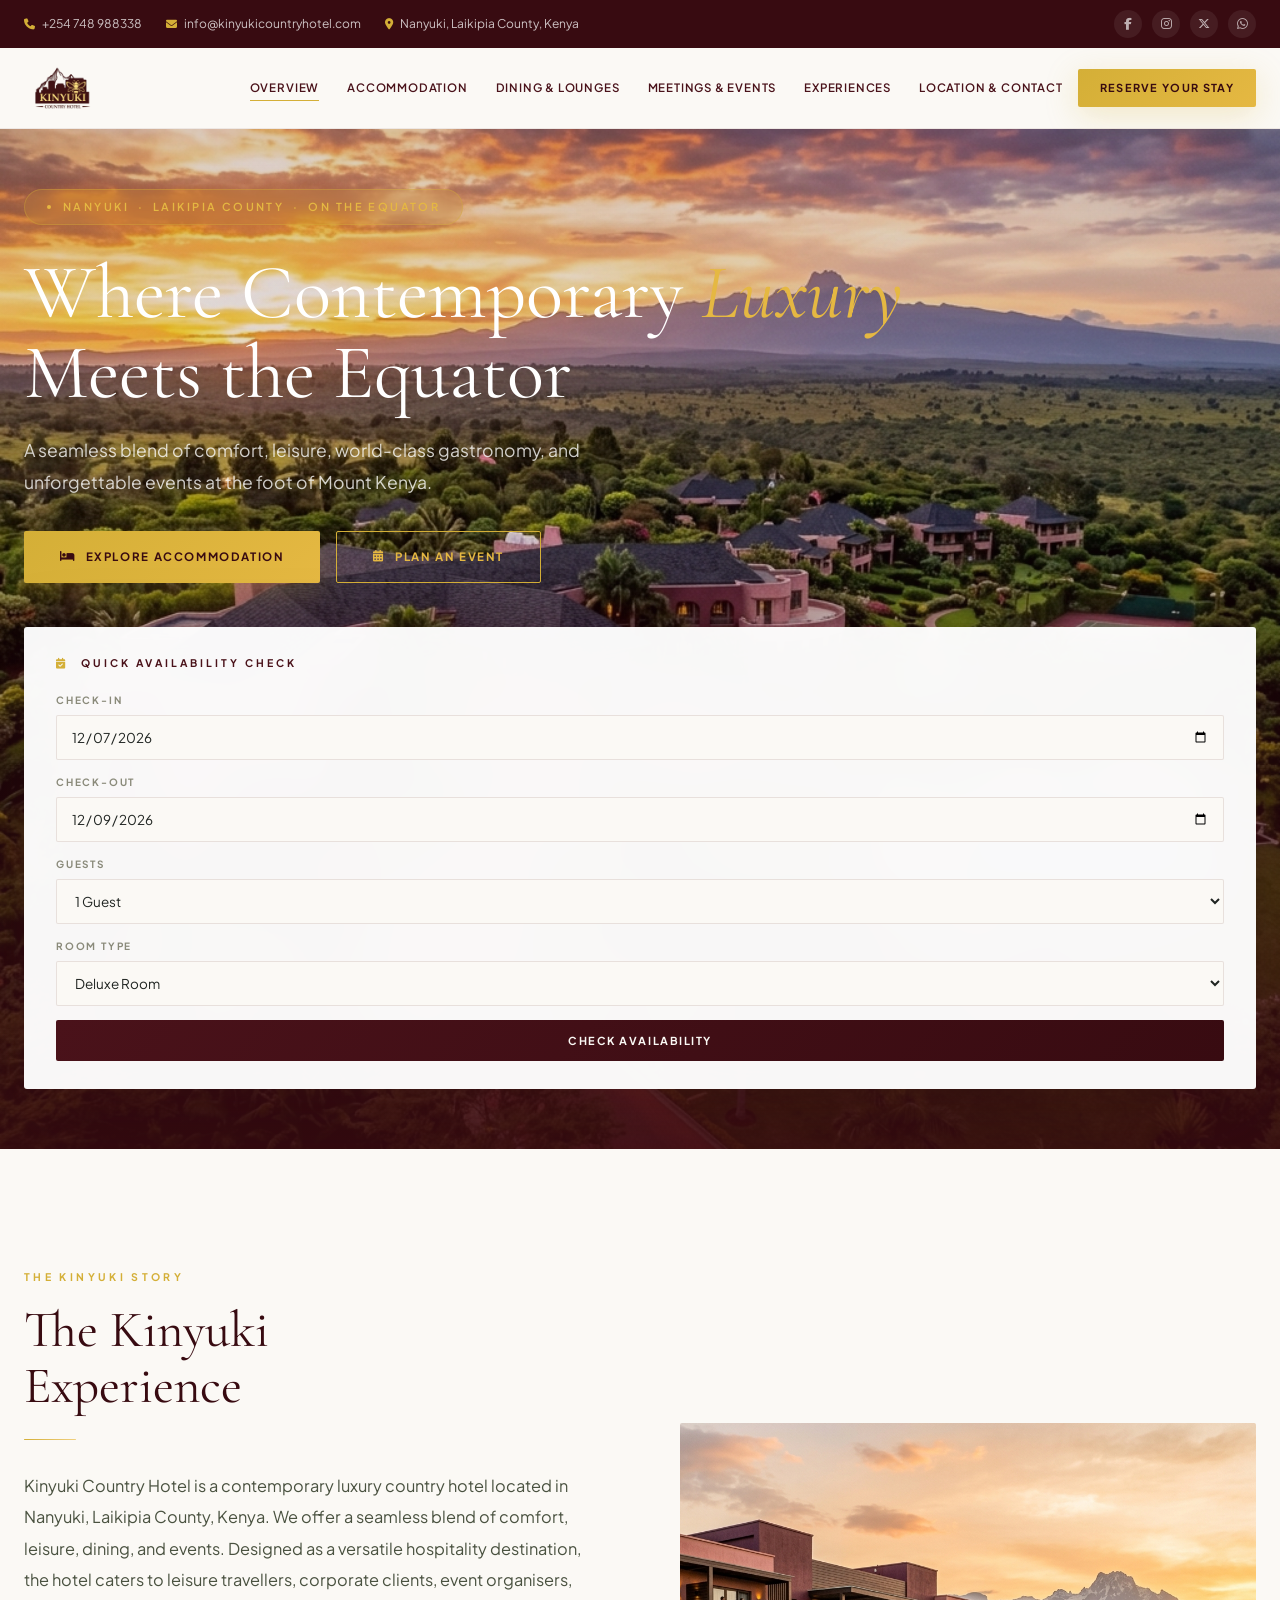
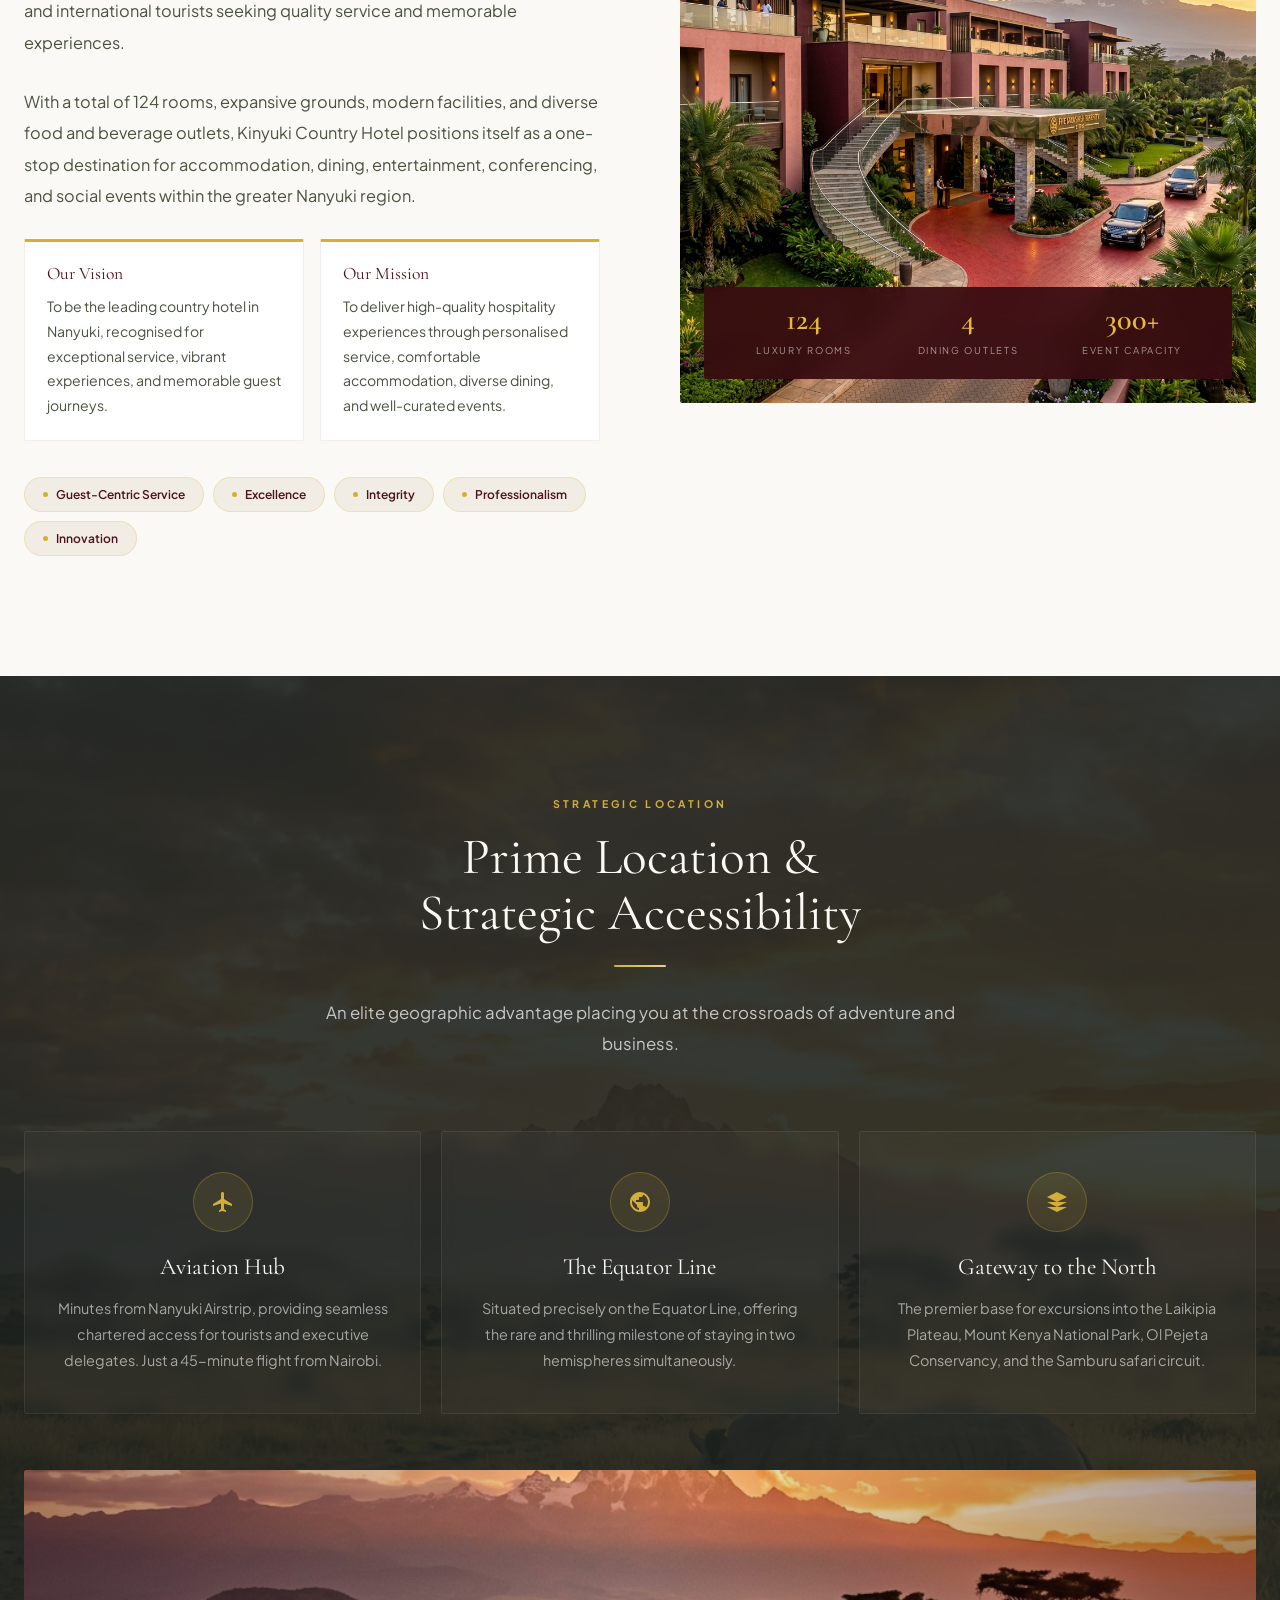
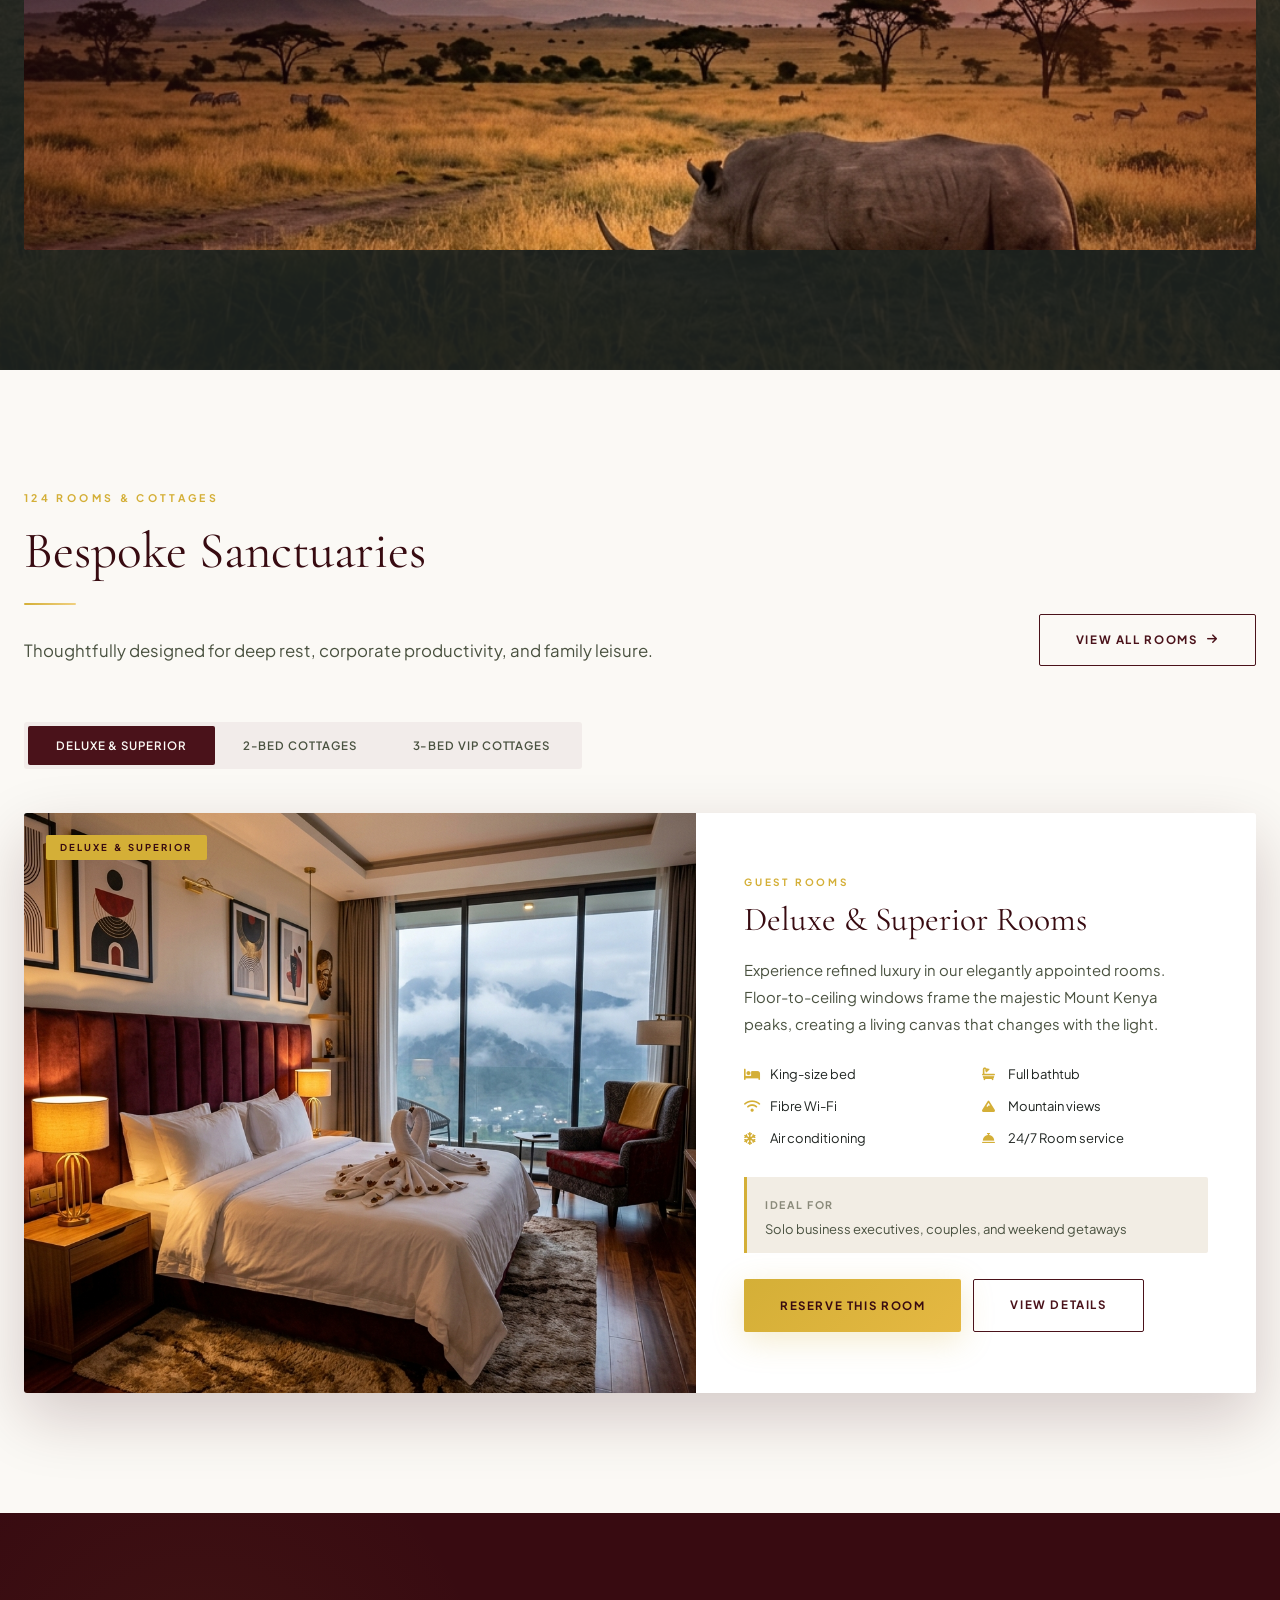
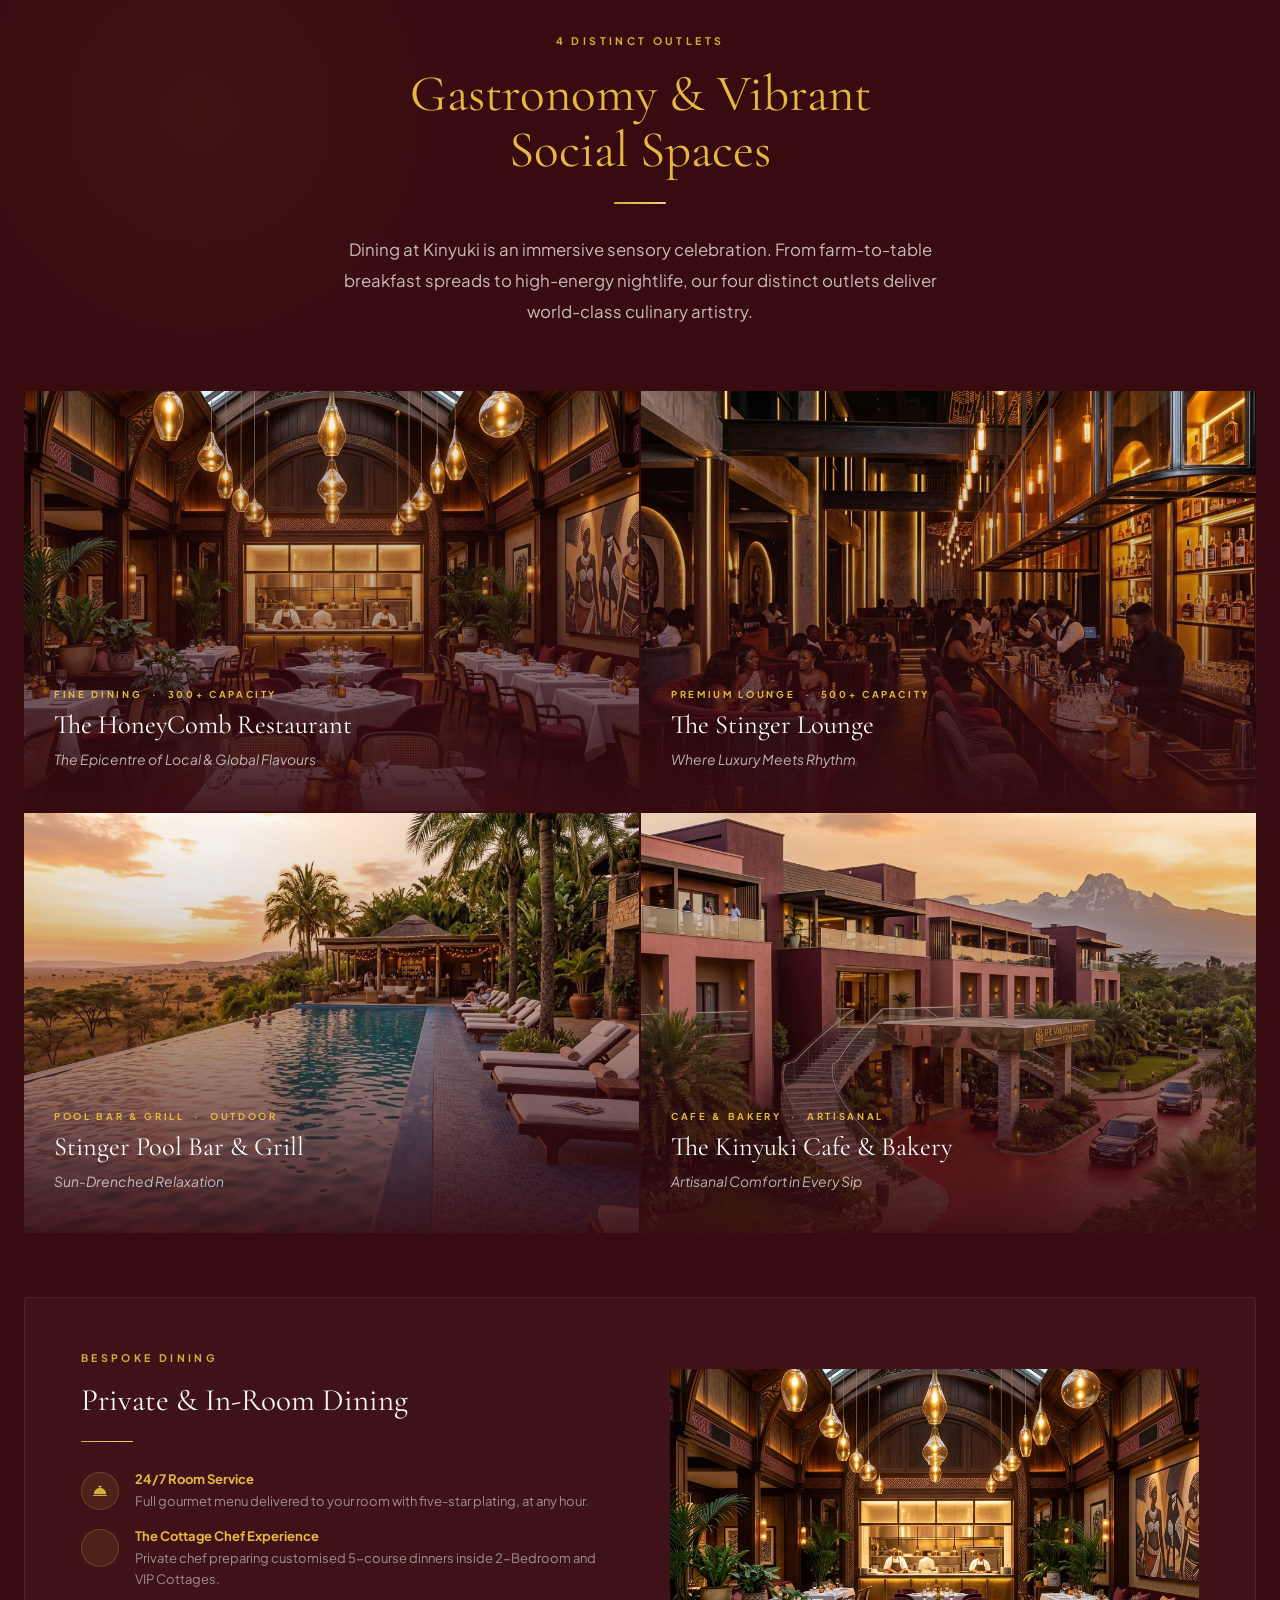
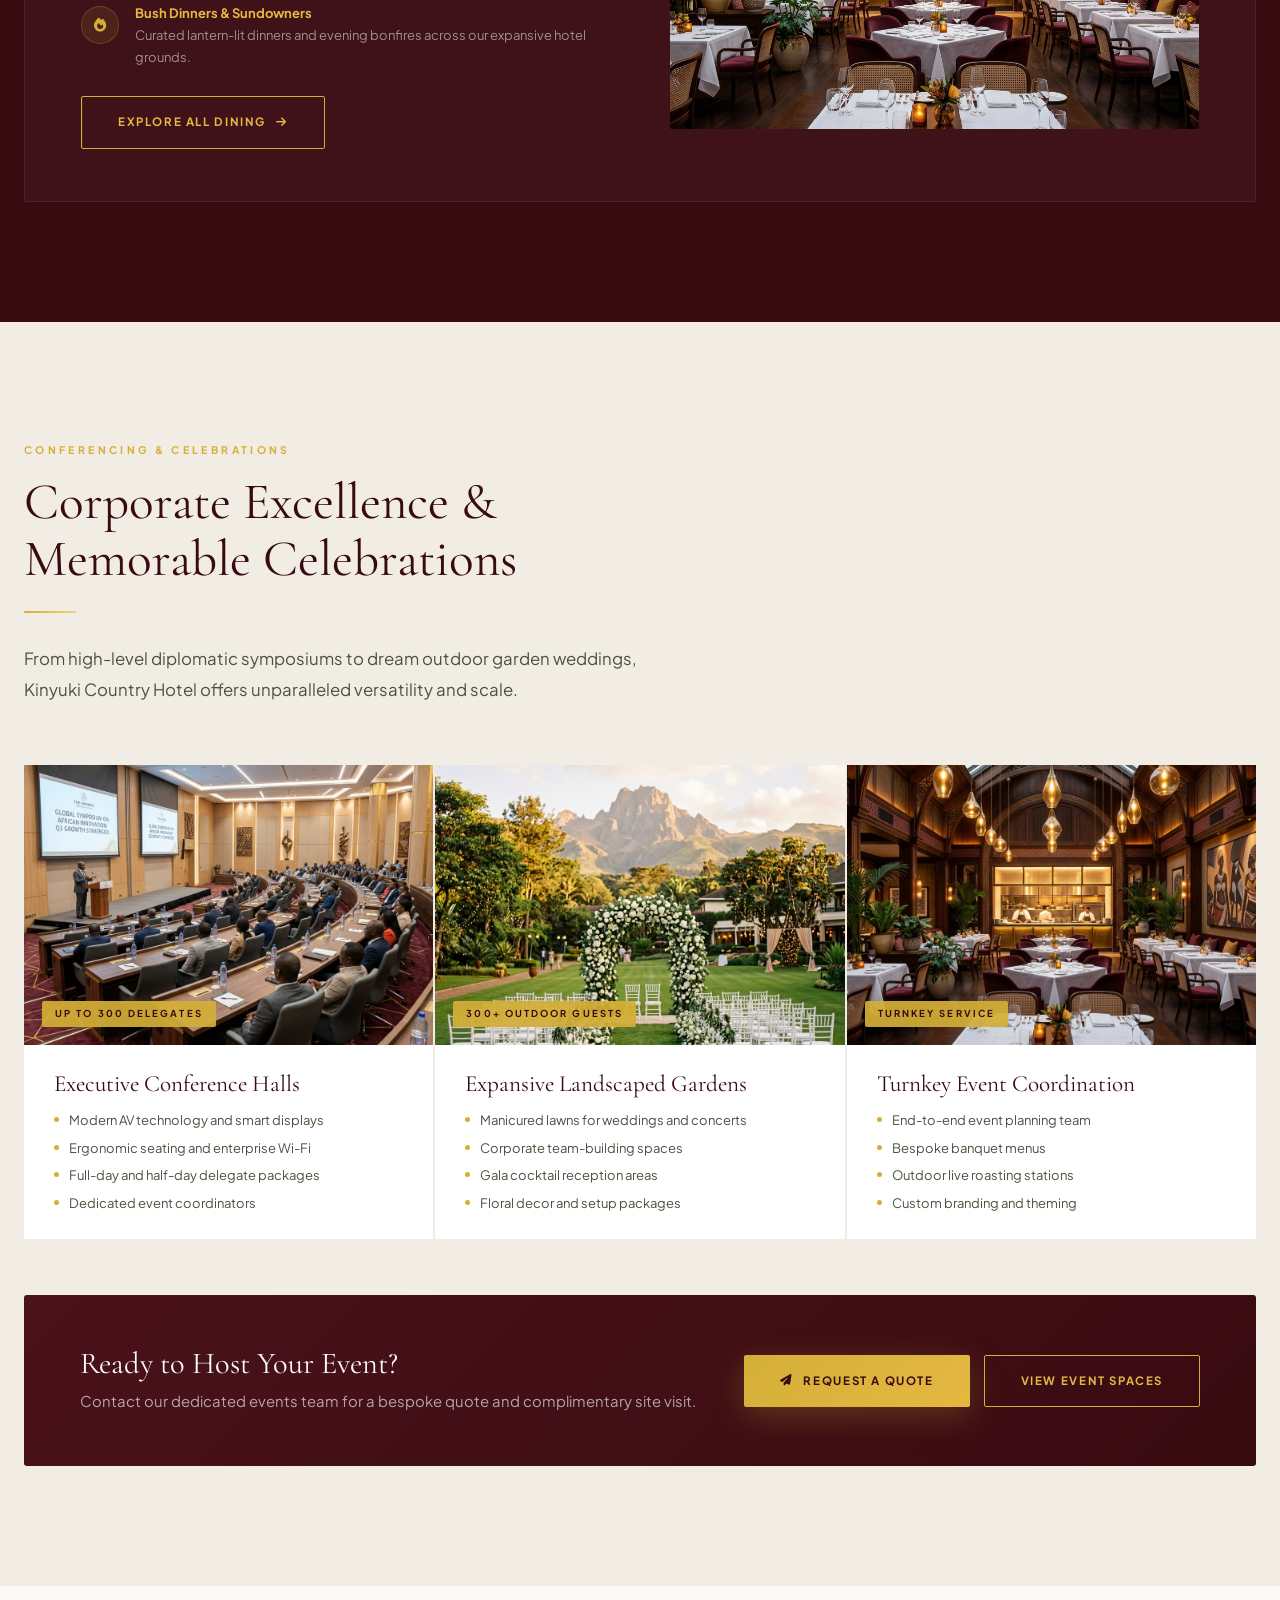
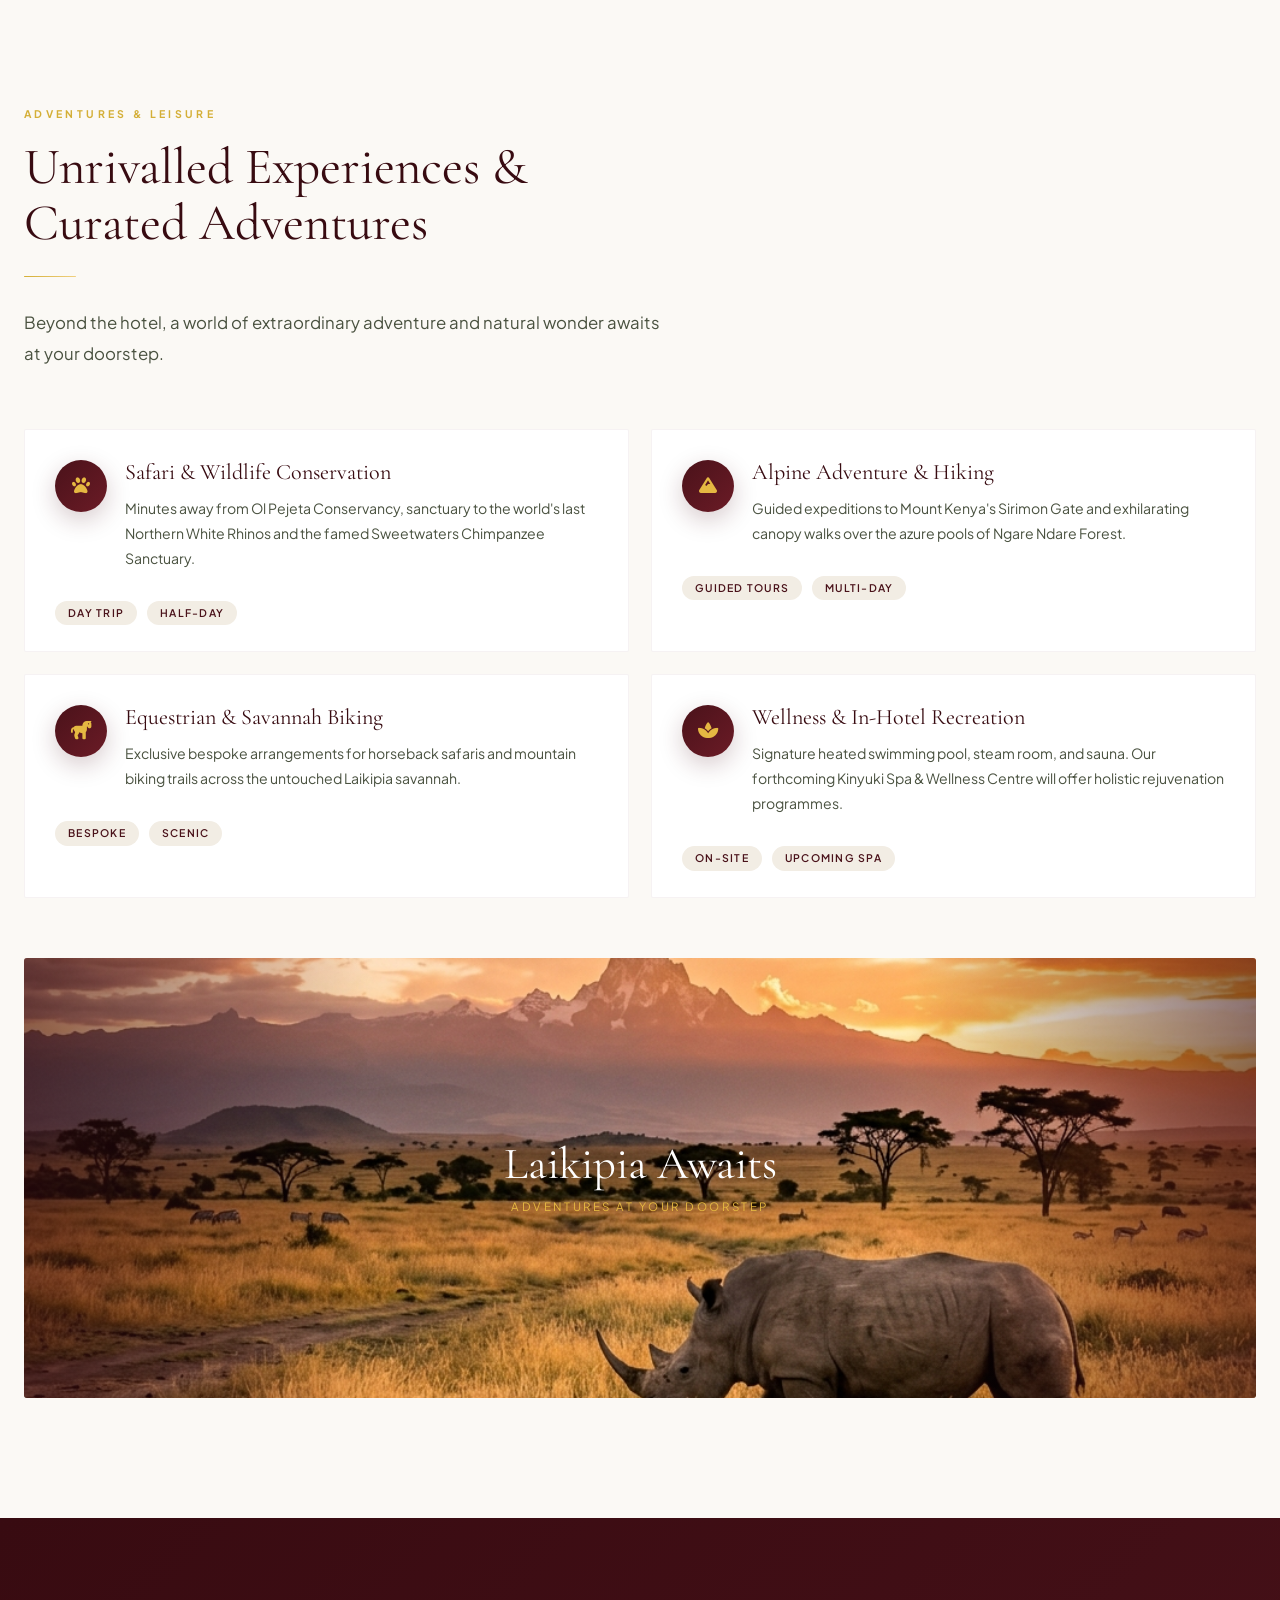
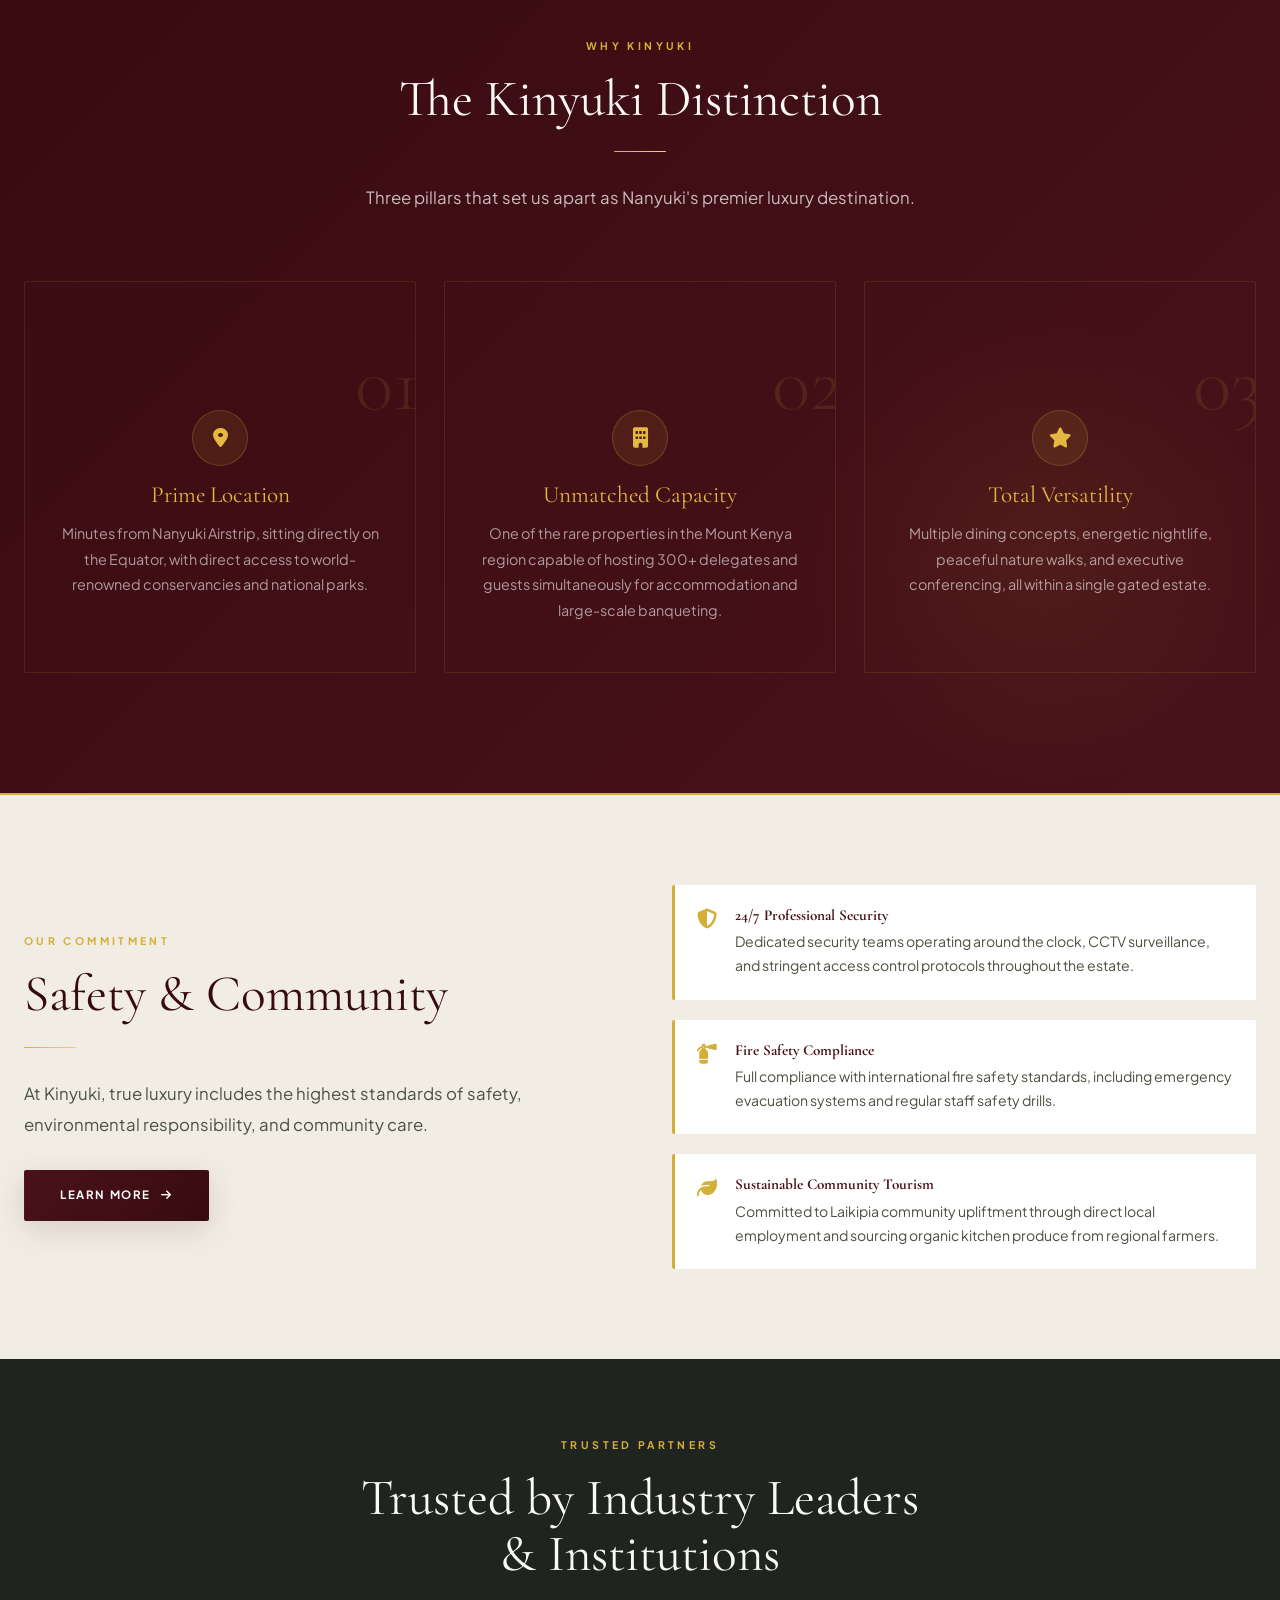
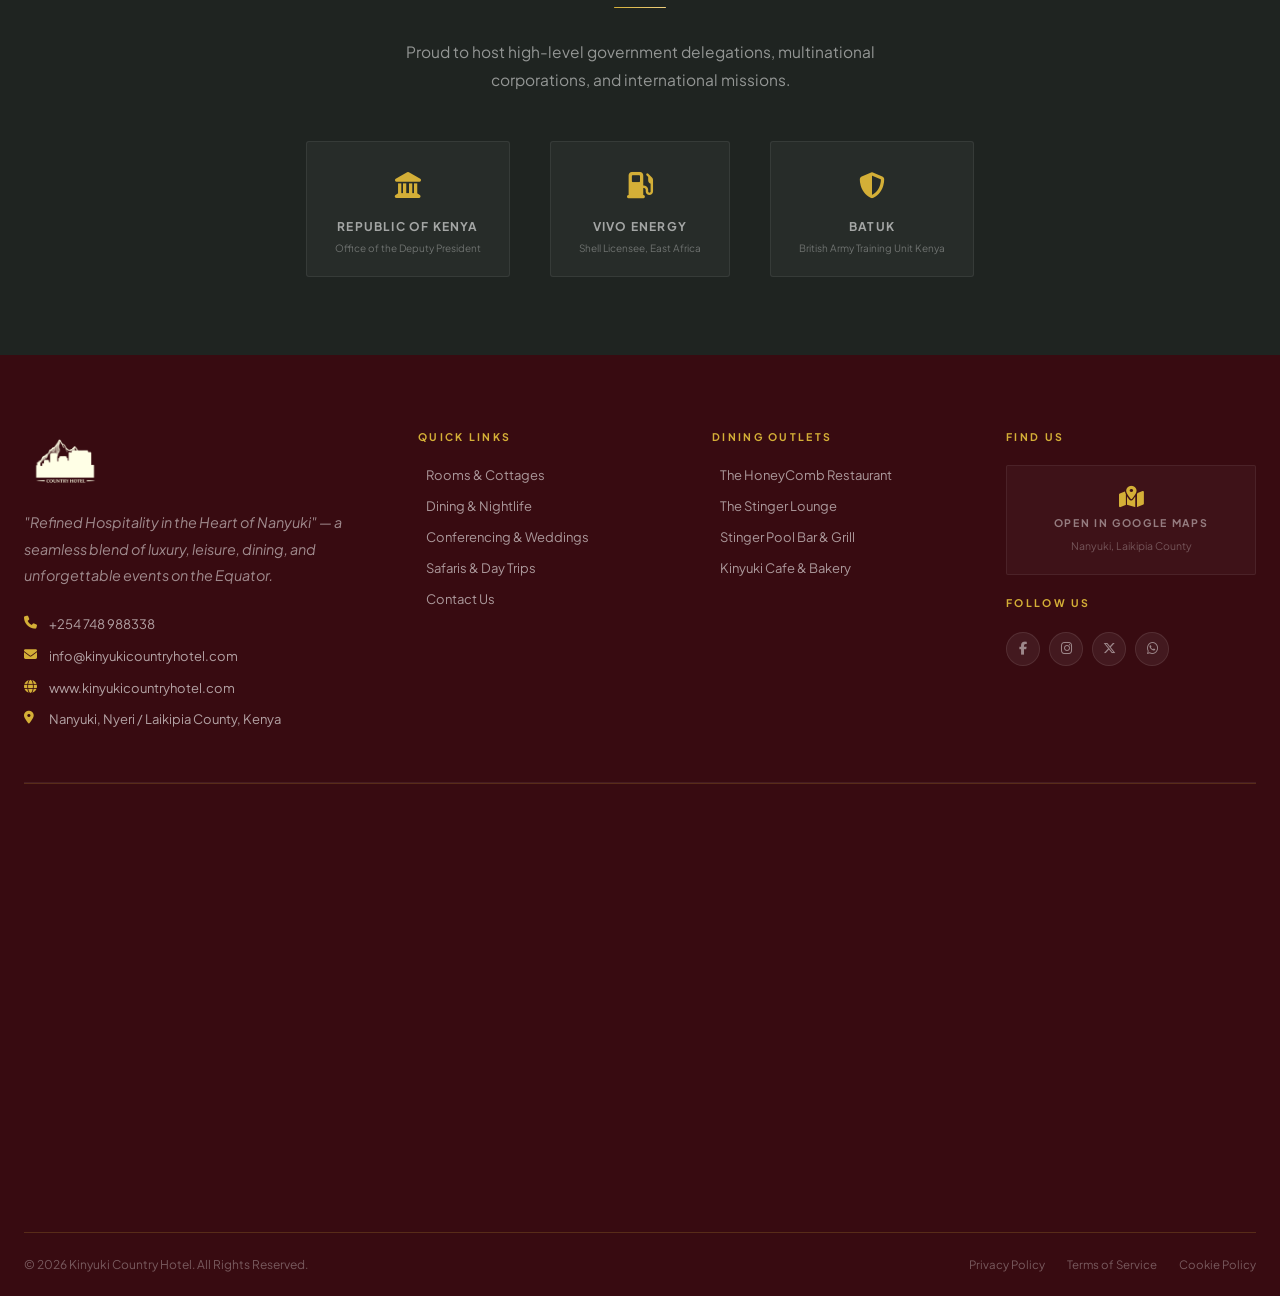
==== index.html @ 9d53ec58 "Initial commit: Luxury refurbishment of Kinyuki Country Hotel multi-page website" ====
<!DOCTYPE html>
<html lang="en">
<head>
  <meta charset="UTF-8" />
  <meta name="viewport" content="width=device-width, initial-scale=1.0" />
  <title>Kinyuki Country Hotel | Luxury Accommodation &amp; Conferencing in Nanyuki, Kenya</title>
  <meta name="description" content="Experience premier 5-star hospitality on the Equator in Nanyuki. 124 luxury rooms, HoneyComb restaurant, Stinger Lounge, and world-class event grounds." />
  <meta name="keywords" content="Nanyuki luxury hotels, Mount Kenya accommodation, conferences in Nanyuki, Ol Pejeta safari lodges, Stinger Lounge Nanyuki" />
  <meta property="og:title" content="Kinyuki Country Hotel | Luxury in Nanyuki, Kenya" />
  <meta property="og:description" content="Premier 5-star hospitality on the Equator — 124 rooms, fine dining, conferencing and safaris." />
  <meta property="og:image" content="assets/images/hero_aerial.png" />
  <link rel="stylesheet" href="css/styles.css" />
  <link rel="stylesheet" href="https://cdnjs.cloudflare.com/ajax/libs/font-awesome/6.5.0/css/all.min.css" />
</head>
<body>

  <!-- Shared Navigation -->
  <div id="site-nav"></div>

  <!-- ═══════════════════════════════════════
       HERO
  ═══════════════════════════════════════ -->
  <section class="hero" id="hero">
    <div class="hero-bg">
      <img src="assets/images/hero_aerial.png" alt="Kinyuki Country Hotel aerial view, Nanyuki Kenya" />
    </div>
    <div class="hero-content">
      <div class="container">
        <div class="hero-badge">Nanyuki &nbsp;·&nbsp; Laikipia County &nbsp;·&nbsp; On the Equator</div>
        <h1 class="hero-title">Where Contemporary <em>Luxury</em><br>Meets the Equator</h1>
        <p class="hero-sub">A seamless blend of comfort, leisure, world-class gastronomy, and unforgettable events at the foot of Mount Kenya.</p>
        <div class="hero-actions">
          <a href="accommodation.html" class="btn btn-gold" id="hero-cta-accommodation">
            <i class="fa fa-bed"></i> Explore Accommodation
          </a>
          <a href="events.html" class="btn btn-outline-gold" id="hero-cta-events">
            <i class="fa fa-calendar-alt"></i> Plan an Event
          </a>
        </div>

        <!-- Quick Booking Widget -->
        <div class="booking-widget">
          <div class="booking-widget-title">
            <i class="fa fa-calendar-check" style="color:var(--gold);margin-right:8px;"></i>
            Quick Availability Check
          </div>
          <div class="booking-grid">
            <div class="booking-field">
              <label for="checkin">Check-In</label>
              <input type="date" id="checkin" name="checkin" />
            </div>
            <div class="booking-field">
              <label for="checkout">Check-Out</label>
              <input type="date" id="checkout" name="checkout" />
            </div>
            <div class="booking-field">
              <label for="guests">Guests</label>
              <select id="guests" name="guests">
                <option>1 Guest</option>
                <option>2 Guests</option>
                <option>3 Guests</option>
                <option>4 or more Guests</option>
              </select>
            </div>
            <div class="booking-field">
              <label for="room-type">Room Type</label>
              <select id="room-type" name="room-type">
                <option>Deluxe Room</option>
                <option>Superior Room</option>
                <option>2-Bedroom Cottage</option>
                <option>3-Bedroom VIP Cottage</option>
              </select>
            </div>
            <button class="booking-submit" id="booking-check-btn" onclick="openBookingModal()">
              Check Availability
            </button>
          </div>
        </div>
      </div>
    </div>
  </section>

  <!-- ═══════════════════════════════════════
       OVERVIEW
  ═══════════════════════════════════════ -->
  <section class="overview" id="overview">
    <div class="container">
      <div class="overview-grid">
        <div class="overview-text">
          <span class="section-label reveal">The Kinyuki Story</span>
          <h2 class="section-title reveal reveal-delay-1">The Kinyuki<br>Experience</h2>
          <div class="gold-divider reveal reveal-delay-1"></div>
          <p class="overview-body reveal reveal-delay-2">
            Kinyuki Country Hotel is a contemporary luxury country hotel located in Nanyuki, Laikipia County, Kenya. We offer a seamless blend of comfort, leisure, dining, and events. Designed as a versatile hospitality destination, the hotel caters to leisure travellers, corporate clients, event organisers, and international tourists seeking quality service and memorable experiences.
          </p>
          <p class="overview-body reveal reveal-delay-2">
            With a total of 124 rooms, expansive grounds, modern facilities, and diverse food and beverage outlets, Kinyuki Country Hotel positions itself as a one-stop destination for accommodation, dining, entertainment, conferencing, and social events within the greater Nanyuki region.
          </p>

          <div class="vm-cards reveal reveal-delay-3">
            <div class="vm-card">
              <h4>Our Vision</h4>
              <p>To be the leading country hotel in Nanyuki, recognised for exceptional service, vibrant experiences, and memorable guest journeys.</p>
            </div>
            <div class="vm-card">
              <h4>Our Mission</h4>
              <p>To deliver high-quality hospitality experiences through personalised service, comfortable accommodation, diverse dining, and well-curated events.</p>
            </div>
          </div>

          <div class="values-grid reveal reveal-delay-4">
            <div class="value-chip"><span class="dot"></span> Guest-Centric Service</div>
            <div class="value-chip"><span class="dot"></span> Excellence</div>
            <div class="value-chip"><span class="dot"></span> Integrity</div>
            <div class="value-chip"><span class="dot"></span> Professionalism</div>
            <div class="value-chip"><span class="dot"></span> Innovation</div>
          </div>
        </div>

        <div class="overview-image reveal reveal-delay-2">
          <div class="overview-img-wrap">
            <img src="assets/images/hotel_exterior.png" alt="Kinyuki Country Hotel exterior facade, Nanyuki Kenya" />
            <div class="overview-stats">
              <div class="stat">
                <span class="stat-num">124</span>
                <span class="stat-label">Luxury Rooms</span>
              </div>
              <div class="stat">
                <span class="stat-num">4</span>
                <span class="stat-label">Dining Outlets</span>
              </div>
              <div class="stat">
                <span class="stat-num">300+</span>
                <span class="stat-label">Event Capacity</span>
              </div>
            </div>
          </div>
        </div>
      </div>
    </div>
  </section>

  <!-- ═══════════════════════════════════════
       LOCATION
  ═══════════════════════════════════════ -->
  <section class="location-section" id="location">
    <div class="container">
      <div class="location-header">
        <span class="section-label reveal" style="display:block;text-align:center;">Strategic Location</span>
        <h2 class="section-title light reveal reveal-delay-1" style="text-align:center;">Prime Location &amp;<br>Strategic Accessibility</h2>
        <div class="gold-divider centered reveal reveal-delay-1"></div>
        <p class="section-sub light reveal reveal-delay-2" style="margin:0 auto;text-align:center;">An elite geographic advantage placing you at the crossroads of adventure and business.</p>
      </div>

      <div class="location-cards">
        <div class="location-card reveal">
          <div class="location-icon">
            <svg viewBox="0 0 24 24" xmlns="http://www.w3.org/2000/svg"><path d="M21 16v-2l-8-5V3.5c0-.83-.67-1.5-1.5-1.5S10 2.67 10 3.5V9l-8 5v2l8-2.5V19l-2 1.5V22l3.5-1 3.5 1v-1.5L13 19v-5.5l8 2.5z"/></svg>
          </div>
          <h3>Aviation Hub</h3>
          <p>Minutes from Nanyuki Airstrip, providing seamless chartered access for tourists and executive delegates. Just a 45-minute flight from Nairobi.</p>
        </div>
        <div class="location-card reveal reveal-delay-1">
          <div class="location-icon">
            <svg viewBox="0 0 24 24" xmlns="http://www.w3.org/2000/svg"><path d="M12 2C6.48 2 2 6.48 2 12s4.48 10 10 10 10-4.48 10-10S17.52 2 12 2zm-1 17.93c-3.95-.49-7-3.85-7-7.93 0-.62.08-1.21.21-1.79L9 15v1c0 1.1.9 2 2 2v1.93zm6.9-2.54c-.26-.81-1-1.39-1.9-1.39h-1v-3c0-.55-.45-1-1-1H8v-2h2c.55 0 1-.45 1-1V7h2c1.1 0 2-.9 2-2v-.41c2.93 1.19 5 4.06 5 7.41 0 2.08-.8 3.97-2.1 5.39z"/></svg>
          </div>
          <h3>The Equator Line</h3>
          <p>Situated precisely on the Equator Line, offering the rare and thrilling milestone of staying in two hemispheres simultaneously.</p>
        </div>
        <div class="location-card reveal reveal-delay-2">
          <div class="location-icon">
            <svg viewBox="0 0 24 24" xmlns="http://www.w3.org/2000/svg"><path d="M12 2L2 7l10 5 10-5-10-5zM2 17l10 5 10-5M2 12l10 5 10-5"/></svg>
          </div>
          <h3>Gateway to the North</h3>
          <p>The premier base for excursions into the Laikipia Plateau, Mount Kenya National Park, Ol Pejeta Conservancy, and the Samburu safari circuit.</p>
        </div>
      </div>

      <div class="location-panorama reveal">
        <img src="assets/images/safari_wildlife.png" alt="Panoramic view of the Laikipia savannah and Mount Kenya" />
      </div>
    </div>
  </section>

  <!-- ═══════════════════════════════════════
       ACCOMMODATION PREVIEW
  ═══════════════════════════════════════ -->
  <section class="accommodation" id="accommodation">
    <div class="container">
      <div class="accommodation-header">
        <div>
          <span class="section-label reveal">124 Rooms &amp; Cottages</span>
          <h2 class="section-title reveal reveal-delay-1">Bespoke Sanctuaries</h2>
          <div class="gold-divider reveal reveal-delay-1"></div>
          <p class="section-sub reveal reveal-delay-2">Thoughtfully designed for deep rest, corporate productivity, and family leisure.</p>
        </div>
        <a href="accommodation.html" class="btn btn-outline-dark reveal reveal-delay-2" id="view-all-rooms">
          View All Rooms <i class="fa fa-arrow-right"></i>
        </a>
      </div>

      <div class="room-tabs reveal">
        <button class="tab-btn active" id="tab-deluxe" onclick="switchTab('deluxe')">Deluxe &amp; Superior</button>
        <button class="tab-btn" id="tab-cottage2" onclick="switchTab('cottage2')">2-Bed Cottages</button>
        <button class="tab-btn" id="tab-cottage3" onclick="switchTab('cottage3')">3-Bed VIP Cottages</button>
      </div>

      <div class="room-panel active" id="panel-deluxe">
        <div class="room-showcase reveal">
          <div class="room-image">
            <span class="room-badge">Deluxe &amp; Superior</span>
            <img src="assets/images/deluxe_room.png" alt="Deluxe Room with Mount Kenya view at Kinyuki Hotel" />
          </div>
          <div class="room-info">
            <div class="room-type-label">Guest Rooms</div>
            <h2>Deluxe &amp; Superior Rooms</h2>
            <p class="room-desc">Experience refined luxury in our elegantly appointed rooms. Floor-to-ceiling windows frame the majestic Mount Kenya peaks, creating a living canvas that changes with the light.</p>
            <div class="room-amenities">
              <div class="amenity"><i class="fa fa-bed am-icon"></i> King-size bed</div>
              <div class="amenity"><i class="fa fa-bath am-icon"></i> Full bathtub</div>
              <div class="amenity"><i class="fa fa-wifi am-icon"></i> Fibre Wi-Fi</div>
              <div class="amenity"><i class="fa fa-mountain am-icon"></i> Mountain views</div>
              <div class="amenity"><i class="fa fa-snowflake am-icon"></i> Air conditioning</div>
              <div class="amenity"><i class="fa fa-concierge-bell am-icon"></i> 24/7 Room service</div>
            </div>
            <div class="room-ideal">
              <span>Ideal For</span>
              <p>Solo business executives, couples, and weekend getaways</p>
            </div>
            <div style="display:flex;gap:12px;flex-wrap:wrap;">
              <button class="btn btn-gold" onclick="openBookingModal()" id="book-deluxe">Reserve This Room</button>
              <a href="accommodation.html" class="btn btn-outline-dark">View Details</a>
            </div>
          </div>
        </div>
      </div>

      <div class="room-panel" id="panel-cottage2">
        <div class="room-showcase reveal">
          <div class="room-image">
            <span class="room-badge">2-Bedroom Cottage</span>
            <img src="assets/images/cottage_exterior.png" alt="2-Bedroom Ensuite Cottage at Kinyuki Country Hotel" />
          </div>
          <div class="room-info">
            <div class="room-type-label">Private Cottages</div>
            <h2>2-Bedroom Ensuite Cottages</h2>
            <p class="room-desc">Charming standalone cottages that offer the privacy of a home with the indulgence of a five-star hotel. Each features a private balcony overlooking our lush tropical gardens.</p>
            <div class="room-amenities">
              <div class="amenity"><i class="fa fa-bed am-icon"></i> 2 ensuite bedrooms</div>
              <div class="amenity"><i class="fa fa-couch am-icon"></i> Private living room</div>
              <div class="amenity"><i class="fa fa-utensils am-icon"></i> Kitchenette</div>
              <div class="amenity"><i class="fa fa-leaf am-icon"></i> Garden patio</div>
              <div class="amenity"><i class="fa fa-lock am-icon"></i> Private entrance</div>
              <div class="amenity"><i class="fa fa-hat-chef am-icon"></i> Private chef option</div>
            </div>
            <div class="room-ideal">
              <span>Ideal For</span>
              <p>Families, group getaways, and long-stay corporate leadership</p>
            </div>
            <div style="display:flex;gap:12px;flex-wrap:wrap;">
              <button class="btn btn-gold" onclick="openBookingModal()" id="book-cottage2">Reserve This Cottage</button>
              <a href="accommodation.html" class="btn btn-outline-dark">View Details</a>
            </div>
          </div>
        </div>
      </div>

      <div class="room-panel" id="panel-cottage3">
        <div class="room-showcase reveal">
          <div class="room-image">
            <span class="room-badge" style="background:var(--gold);color:var(--burgundy-deep);">Signature Collection</span>
            <img src="assets/images/pool_bar.png" alt="3-Bedroom VIP Cottage at Kinyuki Country Hotel" />
          </div>
          <div class="room-info">
            <div class="room-type-label" style="color:#B8860B;">Signature Collection · Opening Soon</div>
            <h2>3-Bedroom VIP Cottages</h2>
            <p class="room-desc">The pinnacle of ultra-luxury living at Kinyuki. Our Signature Collection VIP Cottages represent the absolute zenith of personalised hospitality in the Nanyuki region.</p>
            <div class="room-amenities">
              <div class="amenity"><i class="fa fa-swimming-pool am-icon"></i> Private pool</div>
              <div class="amenity"><i class="fa fa-umbrella-beach am-icon"></i> Private gazebo</div>
              <div class="amenity"><i class="fa fa-hat-chef am-icon"></i> 24/7 Private chef</div>
              <div class="amenity"><i class="fa fa-bed am-icon"></i> 3 luxury bedrooms</div>
              <div class="amenity"><i class="fa fa-leaf am-icon"></i> Landscaped garden</div>
              <div class="amenity"><i class="fa fa-concierge-bell am-icon"></i> Concierge service</div>
            </div>
            <div class="room-ideal">
              <span>Ideal For</span>
              <p>VIP delegations, luxury family holidays, high-profile retreats</p>
            </div>
            <div style="display:flex;gap:12px;flex-wrap:wrap;">
              <button class="btn btn-gold" onclick="openBookingModal()" id="book-cottage3">Pre-Register Interest</button>
              <a href="accommodation.html" class="btn btn-outline-dark">Learn More</a>
            </div>
          </div>
        </div>
      </div>
    </div>
  </section>

  <!-- ═══════════════════════════════════════
       DINING PREVIEW
  ═══════════════════════════════════════ -->
  <section class="dining" id="dining">
    <div class="container">
      <div class="dining-header">
        <span class="section-label reveal" style="display:block;text-align:center;">4 Distinct Outlets</span>
        <h2 class="section-title gold reveal reveal-delay-1" style="text-align:center;">Gastronomy &amp; Vibrant<br>Social Spaces</h2>
        <div class="gold-divider centered reveal reveal-delay-1"></div>
        <p class="section-sub light reveal reveal-delay-2" style="margin:0 auto;text-align:center;">Dining at Kinyuki is an immersive sensory celebration. From farm-to-table breakfast spreads to high-energy nightlife, our four distinct outlets deliver world-class culinary artistry.</p>
      </div>

      <div class="dining-outlets reveal">
        <div class="dining-card" onclick="navigateTo('dining.html')">
          <img src="assets/images/honeycomb_restaurant.png" alt="The HoneyComb Restaurant interior, Kinyuki Hotel" />
          <div class="dining-card-content">
            <div class="dining-card-tag">Fine Dining &nbsp;·&nbsp; 300+ Capacity</div>
            <h3>The HoneyComb Restaurant</h3>
            <div class="dining-card-sub">The Epicentre of Local &amp; Global Flavours</div>
            <div class="dining-card-detail">Sophisticated high-ceilinged dining hall merging authentic Kenyan heritage with global fine dining. Famous for the Sunday Country Brunch with live meat carving stations.</div>
          </div>
        </div>
        <div class="dining-card" onclick="navigateTo('dining.html')">
          <img src="assets/images/stinger_lounge.png" alt="The Stinger Lounge nightlife, Kinyuki Hotel" />
          <div class="dining-card-content">
            <div class="dining-card-tag">Premium Lounge &nbsp;·&nbsp; 500+ Capacity</div>
            <h3>The Stinger Lounge</h3>
            <div class="dining-card-sub">Where Luxury Meets Rhythm</div>
            <div class="dining-card-detail">Nanyuki's premier high-energy lounge with resident mixologists, curated wine cellar, and a state-of-the-art acoustic sound system for live events.</div>
          </div>
        </div>
        <div class="dining-card" onclick="navigateTo('dining.html')">
          <img src="assets/images/pool_bar.png" alt="The Stinger Pool Bar and Grill, Kinyuki Hotel" />
          <div class="dining-card-content">
            <div class="dining-card-tag">Pool Bar &amp; Grill &nbsp;·&nbsp; Outdoor</div>
            <h3>Stinger Pool Bar &amp; Grill</h3>
            <div class="dining-card-sub">Sun-Drenched Relaxation</div>
            <div class="dining-card-detail">Tropical outdoor oasis overlooking the heated infinity pool. Wood-fired pizzas and the renowned Executive Mbuzi Roast every weekend.</div>
          </div>
        </div>
        <div class="dining-card" onclick="navigateTo('dining.html')">
          <img src="assets/images/hotel_exterior.png" alt="Kinyuki Cafe and Bakery" />
          <div class="dining-card-content">
            <div class="dining-card-tag">Cafe &amp; Bakery &nbsp;·&nbsp; Artisanal</div>
            <h3>The Kinyuki Cafe &amp; Bakery</h3>
            <div class="dining-card-sub">Artisanal Comfort in Every Sip</div>
            <div class="dining-card-detail">Single-origin Kenyan coffees, handcrafted sourdough, fresh pastries, and gourmet deli sandwiches. Perfect for the Explorer's Breakfast or high tea.</div>
          </div>
        </div>
      </div>

      <div class="private-dining reveal">
        <div class="private-dining-text">
          <span class="section-label">Bespoke Dining</span>
          <h3>Private &amp; In-Room Dining</h3>
          <div class="gold-divider"></div>
          <div class="service-list">
            <div class="service-item">
              <div class="service-icon"><i class="fa fa-concierge-bell"></i></div>
              <div>
                <h4>24/7 Room Service</h4>
                <p>Full gourmet menu delivered to your room with five-star plating, at any hour.</p>
              </div>
            </div>
            <div class="service-item">
              <div class="service-icon"><i class="fa fa-hat-chef"></i></div>
              <div>
                <h4>The Cottage Chef Experience</h4>
                <p>Private chef preparing customised 5-course dinners inside 2-Bedroom and VIP Cottages.</p>
              </div>
            </div>
            <div class="service-item">
              <div class="service-icon"><i class="fa fa-fire"></i></div>
              <div>
                <h4>Bush Dinners &amp; Sundowners</h4>
                <p>Curated lantern-lit dinners and evening bonfires across our expansive hotel grounds.</p>
              </div>
            </div>
          </div>
          <a href="dining.html" class="btn btn-outline-gold" style="margin-top:28px;">
            Explore All Dining <i class="fa fa-arrow-right"></i>
          </a>
        </div>
        <div class="private-dining-image">
          <img src="assets/images/honeycomb_restaurant.png" alt="Gourmet dining at Kinyuki Country Hotel" />
        </div>
      </div>
    </div>
  </section>

  <!-- ═══════════════════════════════════════
       EVENTS PREVIEW
  ═══════════════════════════════════════ -->
  <section class="events" id="events">
    <div class="container">
      <div class="events-header">
        <span class="section-label reveal">Conferencing &amp; Celebrations</span>
        <h2 class="section-title reveal reveal-delay-1">Corporate Excellence &amp;<br>Memorable Celebrations</h2>
        <div class="gold-divider reveal reveal-delay-1"></div>
        <p class="section-sub reveal reveal-delay-2">From high-level diplomatic symposiums to dream outdoor garden weddings, Kinyuki Country Hotel offers unparalleled versatility and scale.</p>
      </div>

      <div class="events-pillars">
        <div class="pillar-card reveal">
          <div class="pillar-image">
            <img src="assets/images/conference_hall.png" alt="Executive conference hall at Kinyuki Country Hotel" />
            <span class="pillar-badge">Up to 300 Delegates</span>
          </div>
          <div class="pillar-info">
            <h3>Executive Conference Halls</h3>
            <ul>
              <li>Modern AV technology and smart displays</li>
              <li>Ergonomic seating and enterprise Wi-Fi</li>
              <li>Full-day and half-day delegate packages</li>
              <li>Dedicated event coordinators</li>
            </ul>
          </div>
        </div>
        <div class="pillar-card reveal reveal-delay-1">
          <div class="pillar-image">
            <img src="assets/images/wedding_garden.png" alt="Luxury wedding garden at Kinyuki Country Hotel" />
            <span class="pillar-badge">300+ Outdoor Guests</span>
          </div>
          <div class="pillar-info">
            <h3>Expansive Landscaped Gardens</h3>
            <ul>
              <li>Manicured lawns for weddings and concerts</li>
              <li>Corporate team-building spaces</li>
              <li>Gala cocktail reception areas</li>
              <li>Floral decor and setup packages</li>
            </ul>
          </div>
        </div>
        <div class="pillar-card reveal reveal-delay-2">
          <div class="pillar-image">
            <img src="assets/images/honeycomb_restaurant.png" alt="Turnkey event coordination at Kinyuki Hotel" />
            <span class="pillar-badge">Turnkey Service</span>
          </div>
          <div class="pillar-info">
            <h3>Turnkey Event Coordination</h3>
            <ul>
              <li>End-to-end event planning team</li>
              <li>Bespoke banquet menus</li>
              <li>Outdoor live roasting stations</li>
              <li>Custom branding and theming</li>
            </ul>
          </div>
        </div>
      </div>

      <div class="events-cta-bar reveal">
        <div>
          <h3>Ready to Host Your Event?</h3>
          <p>Contact our dedicated events team for a bespoke quote and complimentary site visit.</p>
        </div>
        <div class="events-cta-actions">
          <button class="btn btn-gold" id="rfq-btn" onclick="openRFQModal()">
            <i class="fa fa-paper-plane"></i> Request a Quote
          </button>
          <a href="events.html" class="btn btn-outline-gold">View Event Spaces</a>
        </div>
      </div>
    </div>
  </section>

  <!-- ═══════════════════════════════════════
       EXPERIENCES PREVIEW
  ═══════════════════════════════════════ -->
  <section class="experiences" id="experiences">
    <div class="container">
      <div class="experiences-header">
        <span class="section-label reveal">Adventures &amp; Leisure</span>
        <h2 class="section-title reveal reveal-delay-1">Unrivalled Experiences &amp;<br>Curated Adventures</h2>
        <div class="gold-divider reveal reveal-delay-1"></div>
        <p class="section-sub reveal reveal-delay-2">Beyond the hotel, a world of extraordinary adventure and natural wonder awaits at your doorstep.</p>
      </div>

      <div class="experience-cards">
        <div class="exp-card reveal">
          <div class="exp-card-header">
            <div class="exp-icon"><i class="fa fa-paw"></i></div>
            <div class="exp-text">
              <h3>Safari &amp; Wildlife Conservation</h3>
              <p>Minutes away from Ol Pejeta Conservancy, sanctuary to the world's last Northern White Rhinos and the famed Sweetwaters Chimpanzee Sanctuary.</p>
            </div>
          </div>
          <div class="exp-footer">
            <span class="exp-tag">Day Trip</span>
            <span class="exp-tag">Half-Day</span>
          </div>
        </div>

        <div class="exp-card reveal reveal-delay-1">
          <div class="exp-card-header">
            <div class="exp-icon"><i class="fa fa-mountain"></i></div>
            <div class="exp-text">
              <h3>Alpine Adventure &amp; Hiking</h3>
              <p>Guided expeditions to Mount Kenya's Sirimon Gate and exhilarating canopy walks over the azure pools of Ngare Ndare Forest.</p>
            </div>
          </div>
          <div class="exp-footer">
            <span class="exp-tag">Guided Tours</span>
            <span class="exp-tag">Multi-Day</span>
          </div>
        </div>

        <div class="exp-card reveal reveal-delay-2">
          <div class="exp-card-header">
            <div class="exp-icon"><i class="fa fa-horse"></i></div>
            <div class="exp-text">
              <h3>Equestrian &amp; Savannah Biking</h3>
              <p>Exclusive bespoke arrangements for horseback safaris and mountain biking trails across the untouched Laikipia savannah.</p>
            </div>
          </div>
          <div class="exp-footer">
            <span class="exp-tag">Bespoke</span>
            <span class="exp-tag">Scenic</span>
          </div>
        </div>

        <div class="exp-card reveal reveal-delay-3">
          <div class="exp-card-header">
            <div class="exp-icon"><i class="fa fa-spa"></i></div>
            <div class="exp-text">
              <h3>Wellness &amp; In-Hotel Recreation</h3>
              <p>Signature heated swimming pool, steam room, and sauna. Our forthcoming Kinyuki Spa &amp; Wellness Centre will offer holistic rejuvenation programmes.</p>
            </div>
          </div>
          <div class="exp-footer">
            <span class="exp-tag">On-Site</span>
            <span class="exp-tag">Upcoming Spa</span>
          </div>
        </div>
      </div>

      <div class="experiences-panorama reveal">
        <img src="assets/images/safari_wildlife.png" alt="Laikipia safari landscape with Mount Kenya backdrop" />
        <div class="experiences-panorama-overlay">
          <h3>Laikipia Awaits</h3>
          <p>Adventures at Your Doorstep</p>
        </div>
      </div>
    </div>
  </section>

  <!-- ═══════════════════════════════════════
       DISTINCTION / USPs
  ═══════════════════════════════════════ -->
  <section class="distinction" id="distinction">
    <div class="container">
      <div class="distinction-header">
        <span class="section-label reveal" style="display:block;text-align:center;">Why Kinyuki</span>
        <h2 class="section-title light reveal reveal-delay-1" style="text-align:center;">The Kinyuki Distinction</h2>
        <div class="gold-divider centered reveal reveal-delay-1"></div>
        <p class="section-sub light reveal reveal-delay-2" style="margin:0 auto;text-align:center;">Three pillars that set us apart as Nanyuki's premier luxury destination.</p>
      </div>
      <div class="distinction-pillars">
        <div class="distinction-pillar reveal">
          <span class="pillar-number">01</span>
          <div class="distinction-pillar-icon"><i class="fa fa-map-marker-alt"></i></div>
          <h3>Prime Location</h3>
          <p>Minutes from Nanyuki Airstrip, sitting directly on the Equator, with direct access to world-renowned conservancies and national parks.</p>
        </div>
        <div class="distinction-pillar reveal reveal-delay-1">
          <span class="pillar-number">02</span>
          <div class="distinction-pillar-icon"><i class="fa fa-building"></i></div>
          <h3>Unmatched Capacity</h3>
          <p>One of the rare properties in the Mount Kenya region capable of hosting 300+ delegates and guests simultaneously for accommodation and large-scale banqueting.</p>
        </div>
        <div class="distinction-pillar reveal reveal-delay-2">
          <span class="pillar-number">03</span>
          <div class="distinction-pillar-icon"><i class="fa fa-star"></i></div>
          <h3>Total Versatility</h3>
          <p>Multiple dining concepts, energetic nightlife, peaceful nature walks, and executive conferencing, all within a single gated estate.</p>
        </div>
      </div>
    </div>
  </section>

  <!-- ═══════════════════════════════════════
       SAFETY
  ═══════════════════════════════════════ -->
  <section class="safety" id="safety">
    <div class="container">
      <div class="safety-grid">
        <div>
          <span class="section-label reveal">Our Commitment</span>
          <h2 class="section-title reveal reveal-delay-1">Safety &amp; Community</h2>
          <div class="gold-divider reveal reveal-delay-1"></div>
          <p class="section-sub reveal reveal-delay-2">At Kinyuki, true luxury includes the highest standards of safety, environmental responsibility, and community care.</p>
          <a href="contact.html" class="btn btn-burgundy" style="margin-top:30px;" id="safety-contact-btn">
            Learn More <i class="fa fa-arrow-right"></i>
          </a>
        </div>
        <div class="safety-items">
          <div class="safety-item reveal">
            <i class="fa fa-shield-alt safety-item-icon"></i>
            <div>
              <h4>24/7 Professional Security</h4>
              <p>Dedicated security teams operating around the clock, CCTV surveillance, and stringent access control protocols throughout the estate.</p>
            </div>
          </div>
          <div class="safety-item reveal reveal-delay-1">
            <i class="fa fa-fire-extinguisher safety-item-icon"></i>
            <div>
              <h4>Fire Safety Compliance</h4>
              <p>Full compliance with international fire safety standards, including emergency evacuation systems and regular staff safety drills.</p>
            </div>
          </div>
          <div class="safety-item reveal reveal-delay-2">
            <i class="fa fa-leaf safety-item-icon"></i>
            <div>
              <h4>Sustainable Community Tourism</h4>
              <p>Committed to Laikipia community upliftment through direct local employment and sourcing organic kitchen produce from regional farmers.</p>
            </div>
          </div>
        </div>
      </div>
    </div>
  </section>

  <!-- ═══════════════════════════════════════
       PARTNERS
  ═══════════════════════════════════════ -->
  <section class="partners" id="partners">
    <div class="container">
      <span class="section-label reveal" style="display:block;text-align:center;">Trusted Partners</span>
      <h2 class="section-title reveal reveal-delay-1" style="text-align:center;">Trusted by Industry Leaders<br>&amp; Institutions</h2>
      <div class="gold-divider centered reveal reveal-delay-1"></div>
      <p class="partners-desc reveal reveal-delay-2">Proud to host high-level government delegations, multinational corporations, and international missions.</p>
      <div class="partners-logos reveal reveal-delay-3">
        <div class="partner-logo">
          <div class="partner-icon"><i class="fa fa-landmark" style="color:var(--gold);font-size:26px;"></i></div>
          <div class="partner-name">Republic of Kenya</div>
          <div class="partner-dept">Office of the Deputy President</div>
        </div>
        <div class="partner-logo">
          <div class="partner-icon"><i class="fa fa-gas-pump" style="color:var(--gold);font-size:26px;"></i></div>
          <div class="partner-name">Vivo Energy</div>
          <div class="partner-dept">Shell Licensee, East Africa</div>
        </div>
        <div class="partner-logo">
          <div class="partner-icon"><i class="fa fa-shield-alt" style="color:var(--gold);font-size:26px;"></i></div>
          <div class="partner-name">BATUK</div>
          <div class="partner-dept">British Army Training Unit Kenya</div>
        </div>
      </div>
    </div>
  </section>

  <!-- ═══════════════════════════════════════
       FOOTER
  ═══════════════════════════════════════ -->
  <footer id="footer">
    <div class="container">
      <div class="footer-main">
        <div>
          <img src="assets/images/logo.png" alt="Kinyuki Country Hotel" class="footer-logo-img" />
          <p class="footer-slogan">"Refined Hospitality in the Heart of Nanyuki" — a seamless blend of luxury, leisure, dining, and unforgettable events on the Equator.</p>
          <div class="footer-contact-list">
            <div class="footer-contact-item">
              <i class="fa fa-phone fc-icon"></i>
              <a href="tel:+254748988338">+254 748 988338</a>
            </div>
            <div class="footer-contact-item">
              <i class="fa fa-envelope fc-icon"></i>
              <a href="mailto:info@kinyukicountryhotel.com">info@kinyukicountryhotel.com</a>
            </div>
            <div class="footer-contact-item">
              <i class="fa fa-globe fc-icon"></i>
              <a href="#">www.kinyukicountryhotel.com</a>
            </div>
            <div class="footer-contact-item">
              <i class="fa fa-map-marker-alt fc-icon"></i>
              <span>Nanyuki, Nyeri / Laikipia County, Kenya</span>
            </div>
          </div>
        </div>

        <div class="footer-col">
          <h4>Quick Links</h4>
          <div class="footer-links">
            <a href="accommodation.html">Rooms &amp; Cottages</a>
            <a href="dining.html">Dining &amp; Nightlife</a>
            <a href="events.html">Conferencing &amp; Weddings</a>
            <a href="experiences.html">Safaris &amp; Day Trips</a>
            <a href="contact.html">Contact Us</a>
          </div>
        </div>

        <div class="footer-col">
          <h4>Dining Outlets</h4>
          <div class="footer-links">
            <a href="dining.html">The HoneyComb Restaurant</a>
            <a href="dining.html">The Stinger Lounge</a>
            <a href="dining.html">Stinger Pool Bar &amp; Grill</a>
            <a href="dining.html">Kinyuki Cafe &amp; Bakery</a>
          </div>
        </div>

        <div class="footer-col">
          <h4>Find Us</h4>
          <a href="https://maps.google.com/?q=Kinyuki+Country+Hotel+Nanyuki" target="_blank" class="footer-map-link">
            <i class="fa fa-map-marked-alt fm-icon"></i>
            <span class="fm-label">Open in Google Maps</span>
            <span class="fm-sub">Nanyuki, Laikipia County</span>
          </a>
          <div style="margin-top:22px;">
            <h4>Follow Us</h4>
            <div style="display:flex;gap:9px;margin-top:11px;">
              <a href="#" style="width:34px;height:34px;border-radius:50%;background:rgba(255,255,255,0.06);border:1px solid rgba(255,255,255,0.09);display:flex;align-items:center;justify-content:center;color:rgba(255,255,255,0.48);font-size:13px;transition:all 0.2s;" onmouseover="this.style.background='var(--gold)';this.style.color='var(--burgundy-deep)'" onmouseout="this.style.background='rgba(255,255,255,0.06)';this.style.color='rgba(255,255,255,0.48)'"><i class="fab fa-facebook-f"></i></a>
              <a href="#" style="width:34px;height:34px;border-radius:50%;background:rgba(255,255,255,0.06);border:1px solid rgba(255,255,255,0.09);display:flex;align-items:center;justify-content:center;color:rgba(255,255,255,0.48);font-size:13px;transition:all 0.2s;" onmouseover="this.style.background='var(--gold)';this.style.color='var(--burgundy-deep)'" onmouseout="this.style.background='rgba(255,255,255,0.06)';this.style.color='rgba(255,255,255,0.48)'"><i class="fab fa-instagram"></i></a>
              <a href="#" style="width:34px;height:34px;border-radius:50%;background:rgba(255,255,255,0.06);border:1px solid rgba(255,255,255,0.09);display:flex;align-items:center;justify-content:center;color:rgba(255,255,255,0.48);font-size:13px;transition:all 0.2s;" onmouseover="this.style.background='var(--gold)';this.style.color='var(--burgundy-deep)'" onmouseout="this.style.background='rgba(255,255,255,0.06)';this.style.color='rgba(255,255,255,0.48)'"><i class="fab fa-x-twitter"></i></a>
              <a href="https://wa.me/254748988338" target="_blank" style="width:34px;height:34px;border-radius:50%;background:rgba(255,255,255,0.06);border:1px solid rgba(255,255,255,0.09);display:flex;align-items:center;justify-content:center;color:rgba(255,255,255,0.48);font-size:13px;transition:all 0.2s;" onmouseover="this.style.background='#25D366';this.style.color='#fff'" onmouseout="this.style.background='rgba(255,255,255,0.06)';this.style.color='rgba(255,255,255,0.48)'"><i class="fab fa-whatsapp"></i></a>
            </div>
          </div>
        </div>
      </div>

      <!-- Map -->
      <div class="map-container" style="margin-top:0;">
        <iframe
          src="https://www.google.com/maps/embed?pb=!1m18!1m12!1m3!1d82583.0769201522!2d36.99770835873363!3d-0.00838916122860489!2m3!1f0!2f0!3f0!3m2!1f0!2f0!3f0!3m2!1i1024!2i768!4f13.1!3m3!1m2!1s0x18281dc6771fd357%3A0xd5276d6fa4055410!2sKinyuki%20Country%20Hotel!5e0!3m2!1sen!2ske!4v1789384541715!5m2!1sen!2ske"
          width="100%"
          height="100%"
          style="border:0;"
          allowfullscreen=""
          loading="lazy"
          referrerpolicy="strict-origin-when-cross-origin"
          title="Kinyuki Country Hotel location on Google Maps">
        </iframe>
      </div>

      <div class="footer-bottom">
        <p class="footer-copyright">© 2026 Kinyuki Country Hotel. All Rights Reserved.</p>
        <div class="footer-legal">
          <a href="#">Privacy Policy</a>
          <a href="#">Terms of Service</a>
          <a href="#">Cookie Policy</a>
        </div>
      </div>
    </div>
  </footer>

  <!-- BOOKING MODAL -->
  <div class="modal-overlay" id="booking-modal">
    <div class="modal">
      <div class="modal-header">
        <h2>Reserve Your Stay</h2>
        <button class="modal-close" onclick="closeBookingModal()" aria-label="Close">&times;</button>
      </div>
      <div class="modal-body">
        <form id="booking-form" onsubmit="submitBooking(event)">
          <div class="form-row">
            <div class="form-group"><label for="b-name">Full Name</label><input type="text" id="b-name" required placeholder="Your full name" /></div>
            <div class="form-group"><label for="b-email">Email Address</label><input type="email" id="b-email" required placeholder="your@email.com" /></div>
          </div>
          <div class="form-row">
            <div class="form-group"><label for="b-phone">Phone Number</label><input type="tel" id="b-phone" required placeholder="+254 7XX XXX XXX" /></div>
            <div class="form-group"><label for="b-room">Room Type</label><select id="b-room"><option>Deluxe Room</option><option>Superior Room</option><option>2-Bed Ensuite Cottage</option><option>3-Bed VIP Cottage</option></select></div>
          </div>
          <div class="form-row">
            <div class="form-group"><label for="b-checkin">Check-In Date</label><input type="date" id="b-checkin" required /></div>
            <div class="form-group"><label for="b-checkout">Check-Out Date</label><input type="date" id="b-checkout" required /></div>
          </div>
          <div class="form-group"><label for="b-guests">Number of Guests</label><select id="b-guests"><option>1 Guest</option><option>2 Guests</option><option>3 Guests</option><option>4 or more</option></select></div>
          <div class="form-group"><label for="b-notes">Special Requests</label><textarea id="b-notes" placeholder="Dietary requirements, special occasions, or preferences..."></textarea></div>
          <button type="submit" class="form-submit" id="booking-submit-btn">Send Reservation Enquiry</button>
        </form>
      </div>
    </div>
  </div>

  <!-- RFQ MODAL -->
  <div class="modal-overlay" id="rfq-modal">
    <div class="modal">
      <div class="modal-header">
        <h2>Request Event Quote</h2>
        <button class="modal-close" onclick="closeRFQModal()" aria-label="Close">&times;</button>
      </div>
      <div class="modal-body">
        <form id="rfq-form" onsubmit="submitRFQ(event)">
          <div class="form-row">
            <div class="form-group"><label for="r-name">Contact Name</label><input type="text" id="r-name" required placeholder="Your full name" /></div>
            <div class="form-group"><label for="r-org">Organisation</label><input type="text" id="r-org" placeholder="Your company name" /></div>
          </div>
          <div class="form-row">
            <div class="form-group"><label for="r-email">Email Address</label><input type="email" id="r-email" required placeholder="your@email.com" /></div>
            <div class="form-group"><label for="r-phone">Phone Number</label><input type="tel" id="r-phone" required placeholder="+254 7XX XXX XXX" /></div>
          </div>
          <div class="form-row">
            <div class="form-group"><label for="r-type">Event Type</label><select id="r-type"><option>Corporate Conference</option><option>Wedding / Reception</option><option>Gala Dinner</option><option>Team Building</option><option>Product Launch</option><option>Diplomatic Summit</option><option>Other</option></select></div>
            <div class="form-group"><label for="r-guests">Expected Guests</label><select id="r-guests"><option>Under 50</option><option>50-100</option><option>100-200</option><option>200-300</option><option>300+</option></select></div>
          </div>
          <div class="form-row">
            <div class="form-group"><label for="r-date">Event Date</label><input type="date" id="r-date" required /></div>
            <div class="form-group"><label for="r-duration">Duration</label><select id="r-duration"><option>Half Day</option><option>Full Day</option><option>2 Days</option><option>3 or more Days</option></select></div>
          </div>
          <div class="form-group"><label for="r-notes">Additional Requirements</label><textarea id="r-notes" placeholder="Accommodation needs, catering preferences, AV requirements, theming..."></textarea></div>
          <button type="submit" class="form-submit" id="rfq-submit-btn">Submit Request for Quote</button>
        </form>
      </div>
    </div>
  </div>

  <div class="sticky-cta" id="sticky-cta">
    <button class="sticky-btn" onclick="openBookingModal()" id="sticky-reserve-btn">
      <i class="fa fa-calendar-check"></i> Reserve Your Stay
    </button>
  </div>

  <script src="js/shared-nav.js"></script>
  <script src="js/main.js"></script>
</body>
</html>
---- css/styles.css ----
/* ========================================
   KINYUKI COUNTRY HOTEL — DESIGN SYSTEM
   Refurbished: No emojis, authentic luxury
   ======================================== */

@import url('https://fonts.googleapis.com/css2?family=Cormorant+Garamond:ital,wght@0,300;0,400;0,500;0,600;0,700;1,300;1,400;1,600&family=Plus+Jakarta+Sans:wght@300;400;500;600;700&display=swap');

:root {
  --burgundy-deep: #380B11;
  --burgundy:      #4A121A;
  --burgundy-mid:  #6B1B26;
  --gold:          #D4AF37;
  --gold-light:    #E5B842;
  --gold-pale:     #F0D080;
  --cream:         #FBF9F5;
  --cream-dark:    #F2EDE4;
  --white:         #FFFFFF;
  --charcoal:      #1F2421;
  --charcoal-mid:  #2C3329;
  --slate:         #4A5240;
  --text-muted:    #8A8A7A;

  --font-serif: 'Cormorant Garamond', Georgia, serif;
  --font-sans:  'Plus Jakarta Sans', system-ui, sans-serif;

  --section-py:    120px;
  --container-w:   1320px;
  --container-px:  24px;

  --transition-fast:   200ms ease;
  --transition-smooth: 450ms cubic-bezier(0.25, 0.46, 0.45, 0.94);
  --transition-slow:   700ms cubic-bezier(0.25, 0.46, 0.45, 0.94);

  --shadow-sm:   0 2px 12px rgba(56,11,17,0.08);
  --shadow-md:   0 8px 32px rgba(56,11,17,0.14);
  --shadow-lg:   0 24px 64px rgba(56,11,17,0.20);
  --shadow-gold: 0 8px 32px rgba(212,175,55,0.25);
}

*, *::before, *::after { box-sizing: border-box; margin: 0; padding: 0; }
html { scroll-behavior: smooth; font-size: 16px; }

body {
  font-family: var(--font-sans);
  color: var(--charcoal);
  background: var(--cream);
  line-height: 1.6;
  overflow-x: hidden;
}

img { display: block; width: 100%; height: 100%; object-fit: cover; }
a { text-decoration: none; color: inherit; }
button { cursor: pointer; font-family: var(--font-sans); border: none; outline: none; }
ul { list-style: none; }

::-webkit-scrollbar { width: 6px; }
::-webkit-scrollbar-track { background: var(--cream-dark); }
::-webkit-scrollbar-thumb { background: var(--burgundy); border-radius: 3px; }

/* ── Page Transition System ── */
.page-transition-bar {
  position: fixed;
  top: 0;
  left: 0;
  height: 2px;
  width: 0%;
  background: linear-gradient(90deg, var(--gold), var(--gold-light), var(--gold));
  z-index: 9999;
  transition: width 0.4s ease, opacity 0.3s ease;
  pointer-events: none;
}
.page-transition-bar.loading { opacity: 1; }
.page-transition-bar.complete { width: 100% !important; opacity: 0; }

.page-veil {
  position: fixed;
  inset: 0;
  background: var(--cream);
  z-index: 9998;
  opacity: 0;
  pointer-events: none;
  transition: opacity 0.35s ease;
}
.page-veil.visible {
  opacity: 1;
  pointer-events: all;
}

/* Page entrance animation */
.page-body {
  animation: pageEnter 0.55s cubic-bezier(0.25, 0.46, 0.45, 0.94) both;
}
@keyframes pageEnter {
  from { opacity: 0; transform: translateY(14px); }
  to   { opacity: 1; transform: translateY(0); }
}

/* ── Container ── */
.container {
  max-width: var(--container-w);
  margin: 0 auto;
  padding: 0 var(--container-px);
}

h1, h2, h3, h4 { font-family: var(--font-serif); font-weight: 400; line-height: 1.15; }

.section-label {
  font-family: var(--font-sans);
  font-size: 10.5px;
  font-weight: 700;
  letter-spacing: 0.32em;
  text-transform: uppercase;
  color: var(--gold);
  display: block;
  margin-bottom: 16px;
}

.section-title {
  font-size: clamp(2.2rem, 4vw, 3.8rem);
  font-family: var(--font-serif);
  font-weight: 400;
  color: var(--burgundy-deep);
  margin-bottom: 24px;
  line-height: 1.1;
}
.section-title.light { color: var(--cream); }
.section-title.gold  { color: var(--gold-light); }

.section-sub {
  font-size: 1.05rem;
  color: var(--slate);
  max-width: 640px;
  line-height: 1.85;
}
.section-sub.light { color: rgba(255,255,255,0.72); }

.gold-divider {
  width: 52px;
  height: 1.5px;
  background: linear-gradient(90deg, var(--gold), var(--gold-pale));
  margin: 18px 0 30px;
  border-radius: 2px;
}
.gold-divider.centered { margin-left: auto; margin-right: auto; }

/* ── Buttons ── */
.btn {
  display: inline-flex;
  align-items: center;
  gap: 10px;
  padding: 16px 36px;
  font-family: var(--font-sans);
  font-size: 11.5px;
  font-weight: 700;
  letter-spacing: 0.14em;
  text-transform: uppercase;
  border-radius: 2px;
  transition: var(--transition-smooth);
  position: relative;
  overflow: hidden;
}
.btn::before {
  content: '';
  position: absolute;
  inset: 0;
  background: rgba(255,255,255,0.13);
  transform: translateX(-100%);
  transition: transform var(--transition-smooth);
}
.btn:hover::before { transform: translateX(0); }

.btn-gold {
  background: linear-gradient(135deg, var(--gold), var(--gold-light));
  color: var(--burgundy-deep);
  box-shadow: var(--shadow-gold);
}
.btn-gold:hover { transform: translateY(-2px); box-shadow: 0 12px 40px rgba(212,175,55,0.40); }

.btn-outline-gold {
  background: transparent;
  color: var(--gold-light);
  border: 1.5px solid var(--gold);
}
.btn-outline-gold:hover { background: var(--gold); color: var(--burgundy-deep); transform: translateY(-2px); }

.btn-outline-dark {
  background: transparent;
  color: var(--burgundy);
  border: 1.5px solid var(--burgundy);
}
.btn-outline-dark:hover { background: var(--burgundy); color: var(--cream); transform: translateY(-2px); }

.btn-burgundy {
  background: linear-gradient(135deg, var(--burgundy), var(--burgundy-deep));
  color: var(--cream);
  box-shadow: var(--shadow-md);
}
.btn-burgundy:hover { transform: translateY(-2px); box-shadow: var(--shadow-lg); }

/* ── Top Bar ── */
.top-bar {
  background: var(--burgundy-deep);
  padding: 10px 0;
  position: relative;
  z-index: 200;
}
.top-bar .container {
  display: flex;
  align-items: center;
  justify-content: space-between;
  gap: 16px;
}
.top-bar-contact {
  display: flex;
  align-items: center;
  gap: 24px;
}
.top-bar-contact a {
  display: flex;
  align-items: center;
  gap: 7px;
  font-size: 12px;
  color: rgba(255,255,255,0.75);
  transition: color var(--transition-fast);
}
.top-bar-contact a:hover { color: var(--gold-light); }
.top-bar-contact .tb-icon {
  width: 14px;
  height: 14px;
  opacity: 0.70;
}
.top-bar-social {
  display: flex;
  align-items: center;
  gap: 10px;
}
.top-bar-social a {
  width: 28px;
  height: 28px;
  border-radius: 50%;
  background: rgba(255,255,255,0.07);
  display: flex;
  align-items: center;
  justify-content: center;
  color: rgba(255,255,255,0.65);
  font-size: 12px;
  transition: all var(--transition-fast);
}
.top-bar-social a:hover { background: var(--gold); color: var(--burgundy-deep); }

/* ── Navigation ── */
.navbar {
  position: sticky;
  top: 0;
  z-index: 100;
  background: rgba(251,249,245,0.96);
  backdrop-filter: blur(20px);
  -webkit-backdrop-filter: blur(20px);
  border-bottom: 1px solid rgba(74,18,26,0.07);
  transition: all var(--transition-smooth);
}
.navbar.scrolled {
  background: rgba(56,11,17,0.97);
  backdrop-filter: blur(24px);
}
.navbar .container {
  display: flex;
  align-items: center;
  justify-content: space-between;
  height: 80px;
}

/* ── Logo ── */
.nav-logo {
  display: flex;
  align-items: center;
  gap: 0;
  flex-shrink: 0;
}
.nav-logo img.logo-img {
  height: 56px;
  width: auto;
  object-fit: contain;
  display: block;
  transition: filter var(--transition-smooth);
}
/* When scrolled, the logo is on dark — it already has transparent bg with dark ink, 
   so we brighten it slightly or apply a filter to work on dark bg */
.navbar.scrolled .nav-logo img.logo-img {
  filter: brightness(0) invert(1) sepia(1) saturate(3) hue-rotate(5deg) brightness(1.1);
}

.nav-links {
  display: flex;
  align-items: center;
  gap: 2px;
}
.nav-link {
  padding: 8px 13px;
  font-size: 11.5px;
  font-weight: 600;
  letter-spacing: 0.07em;
  text-transform: uppercase;
  color: var(--burgundy);
  border-radius: 3px;
  transition: all var(--transition-fast);
  white-space: nowrap;
  position: relative;
}
.navbar.scrolled .nav-link { color: rgba(255,255,255,0.78); }
.nav-link::after {
  content: '';
  position: absolute;
  bottom: 4px;
  left: 13px;
  right: 13px;
  height: 1.5px;
  background: var(--gold);
  transform: scaleX(0);
  transform-origin: right;
  transition: transform var(--transition-smooth);
}
.nav-link:hover::after,
.nav-link.active::after { transform: scaleX(1); transform-origin: left; }
.nav-link:hover { color: var(--burgundy-deep); }
.navbar.scrolled .nav-link:hover { color: var(--gold-light); }

.nav-cta {
  background: linear-gradient(135deg, var(--gold), var(--gold-light)) !important;
  color: var(--burgundy-deep) !important;
  padding: 10px 22px !important;
  border-radius: 2px !important;
  font-size: 11px !important;
  font-weight: 700 !important;
  letter-spacing: 0.12em !important;
  box-shadow: var(--shadow-gold) !important;
}
.nav-cta::after { display: none !important; }
.nav-cta:hover {
  transform: translateY(-1px) !important;
  box-shadow: 0 8px 24px rgba(212,175,55,0.45) !important;
  color: var(--burgundy-deep) !important;
}

.nav-hamburger {
  display: none;
  flex-direction: column;
  gap: 5px;
  background: none;
  padding: 8px;
  border-radius: 4px;
}
.nav-hamburger span {
  display: block;
  width: 24px;
  height: 2px;
  background: var(--burgundy);
  border-radius: 2px;
  transition: all var(--transition-smooth);
}
.navbar.scrolled .nav-hamburger span { background: var(--cream); }

/* ── Mobile Nav ── */
.mobile-nav {
  display: none;
  position: fixed;
  inset: 0;
  z-index: 999;
  background: var(--burgundy-deep);
  padding: 48px 36px;
  flex-direction: column;
  gap: 4px;
}
.mobile-nav.open { display: flex; }
.mobile-nav-close {
  background: none;
  color: rgba(255,255,255,0.70);
  font-size: 26px;
  position: absolute;
  top: 24px;
  right: 28px;
  line-height: 1;
}
.mobile-nav-logo {
  margin-bottom: 32px;
}
.mobile-nav-logo img {
  height: 52px;
  width: auto;
  object-fit: contain;
  filter: brightness(0) invert(1) sepia(1) saturate(3) hue-rotate(5deg) brightness(1.1);
}
.mobile-nav a.mobile-link {
  font-family: var(--font-serif);
  font-size: 2rem;
  color: rgba(255,255,255,0.80);
  border-bottom: 1px solid rgba(255,255,255,0.07);
  padding: 16px 0;
  transition: color var(--transition-fast);
}
.mobile-nav a.mobile-link:hover { color: var(--gold-light); }
.mobile-nav .mobile-cta {
  margin-top: 24px;
  width: 100%;
  justify-content: center;
}

/* ═══════════════════════════════════════
   HERO
═══════════════════════════════════════ */
.hero {
  position: relative;
  min-height: 100vh;
  display: flex;
  flex-direction: column;
  justify-content: flex-end;
  overflow: hidden;
}
.hero-bg {
  position: absolute;
  inset: 0;
  z-index: 0;
}
.hero-bg img {
  position: absolute;
  inset: 0;
  width: 100%;
  height: 100%;
  object-fit: cover;
  animation: heroZoom 12s ease-out forwards;
}
.hero-bg::after {
  content: '';
  position: absolute;
  inset: 0;
  background: linear-gradient(
    to bottom,
    rgba(56,11,17,0.18) 0%,
    rgba(56,11,17,0.08) 38%,
    rgba(56,11,17,0.62) 72%,
    rgba(56,11,17,0.88) 100%
  );
  z-index: 1;
}
@keyframes heroZoom {
  from { transform: scale(1.08); }
  to   { transform: scale(1.00); }
}

.hero-content {
  position: relative;
  z-index: 2;
  padding: 60px 0 0;
}
.hero-content .container {
  padding-bottom: 60px;
}

.hero-badge {
  display: inline-flex;
  align-items: center;
  gap: 12px;
  background: rgba(212,175,55,0.12);
  border: 1px solid rgba(212,175,55,0.35);
  backdrop-filter: blur(8px);
  padding: 8px 22px;
  border-radius: 100px;
  color: var(--gold-light);
  font-size: 11px;
  font-weight: 600;
  letter-spacing: 0.22em;
  text-transform: uppercase;
  margin-bottom: 28px;
  width: fit-content;
  animation: fadeUp 0.8s ease both;
}
.hero-badge::before {
  content: '';
  display: inline-block;
  width: 4px;
  height: 4px;
  border-radius: 50%;
  background: var(--gold-light);
}

.hero-title {
  font-family: var(--font-serif);
  font-size: clamp(2.8rem, 6vw, 5.5rem);
  font-weight: 400;
  color: var(--white);
  line-height: 1.05;
  animation: fadeUp 0.9s 0.15s ease both;
}
.hero-title em { color: var(--gold-light); font-style: italic; }

.hero-sub {
  font-size: 1.1rem;
  color: rgba(255,255,255,0.78);
  max-width: 560px;
  line-height: 1.85;
  animation: fadeUp 1s 0.30s ease both;
  margin-top: 20px;
}
.hero-actions {
  display: flex;
  gap: 16px;
  flex-wrap: wrap;
  margin-top: 32px;
  animation: fadeUp 1s 0.45s ease both;
}

/* ── Booking Widget ── */
.booking-widget {
  background: rgba(255,255,255,0.97);
  backdrop-filter: blur(24px);
  border-radius: 3px;
  padding: 28px 32px;
  box-shadow: 0 24px 80px rgba(56,11,17,0.28);
  margin-top: 44px;
  animation: fadeUp 1s 0.60s ease both;
}
.booking-widget-title {
  font-size: 10.5px;
  font-weight: 700;
  letter-spacing: 0.28em;
  text-transform: uppercase;
  color: var(--burgundy);
  margin-bottom: 20px;
}
.booking-grid {
  display: grid;
  grid-template-columns: repeat(auto-fit, minmax(155px, 1fr)) auto;
  gap: 14px;
  align-items: end;
}
.booking-field label {
  display: block;
  font-size: 10px;
  font-weight: 700;
  letter-spacing: 0.18em;
  text-transform: uppercase;
  color: var(--text-muted);
  margin-bottom: 7px;
}
.booking-field input,
.booking-field select {
  width: 100%;
  padding: 12px 14px;
  border: 1.5px solid rgba(74,18,26,0.11);
  border-radius: 2px;
  font-family: var(--font-sans);
  font-size: 13.5px;
  color: var(--charcoal);
  background: var(--cream);
  outline: none;
  transition: border-color var(--transition-fast);
}
.booking-field input:focus,
.booking-field select:focus { border-color: var(--gold); }
.booking-submit {
  background: linear-gradient(135deg, var(--burgundy), var(--burgundy-deep));
  color: var(--cream);
  padding: 14px 26px;
  font-size: 11px;
  font-weight: 700;
  letter-spacing: 0.14em;
  text-transform: uppercase;
  border-radius: 2px;
  transition: all var(--transition-smooth);
  white-space: nowrap;
}
.booking-submit:hover {
  background: linear-gradient(135deg, var(--gold), var(--gold-light));
  color: var(--burgundy-deep);
  transform: translateY(-1px);
  box-shadow: var(--shadow-gold);
}

/* ═══════════════════════════════════════
   OVERVIEW
═══════════════════════════════════════ */
.overview { padding: var(--section-py) 0; background: var(--cream); }
.overview-grid {
  display: grid;
  grid-template-columns: 1fr 1fr;
  gap: 80px;
  align-items: center;
}
.overview-body {
  font-size: 1.02rem;
  color: var(--slate);
  line-height: 1.92;
  margin-bottom: 28px;
}
.vm-cards {
  display: grid;
  grid-template-columns: 1fr 1fr;
  gap: 16px;
  margin-bottom: 36px;
}
.vm-card {
  background: var(--white);
  border: 1px solid rgba(74,18,26,0.07);
  border-top: 3px solid var(--gold);
  padding: 22px;
  border-radius: 2px;
  transition: var(--transition-smooth);
}
.vm-card:hover { transform: translateY(-4px); box-shadow: var(--shadow-md); }
.vm-card h4 { font-family: var(--font-serif); font-size: 1.1rem; color: var(--burgundy); margin-bottom: 10px; }
.vm-card p { font-size: 0.88rem; color: var(--slate); line-height: 1.75; }
.values-grid { display: flex; flex-wrap: wrap; gap: 9px; }
.value-chip {
  display: flex;
  align-items: center;
  gap: 8px;
  background: var(--cream-dark);
  border: 1px solid rgba(212,175,55,0.22);
  padding: 7px 18px;
  border-radius: 100px;
  font-size: 12px;
  font-weight: 600;
  color: var(--burgundy);
  transition: all var(--transition-fast);
}
.value-chip .dot { width: 5px; height: 5px; background: var(--gold); border-radius: 50%; flex-shrink: 0; }
.value-chip:hover { background: var(--burgundy); color: var(--cream); border-color: var(--burgundy); }

.overview-img-wrap {
  position: relative;
  height: 580px;
  border-radius: 2px;
  overflow: hidden;
}
.overview-img-wrap::before {
  content: '';
  position: absolute;
  bottom: -20px;
  right: -20px;
  width: 180px;
  height: 180px;
  border: 1.5px solid var(--gold);
  border-radius: 2px;
  z-index: -1;
}
.overview-stats {
  position: absolute;
  bottom: 24px;
  left: 24px;
  right: 24px;
  background: rgba(56,11,17,0.92);
  backdrop-filter: blur(12px);
  border-radius: 2px;
  padding: 18px 24px;
  display: grid;
  grid-template-columns: repeat(3, 1fr);
  gap: 12px;
  z-index: 2;
}
.stat { text-align: center; }
.stat-num {
  font-family: var(--font-serif);
  font-size: 1.9rem;
  font-weight: 600;
  color: var(--gold-light);
  line-height: 1;
  display: block;
}
.stat-label {
  font-size: 9.5px;
  letter-spacing: 0.18em;
  text-transform: uppercase;
  color: rgba(255,255,255,0.55);
  margin-top: 4px;
}

/* ═══════════════════════════════════════
   LOCATION
═══════════════════════════════════════ */
.location-section {
  padding: var(--section-py) 0;
  background: var(--charcoal);
  position: relative;
  overflow: hidden;
}
.location-section::before {
  content: '';
  position: absolute;
  inset: 0;
  background: url('../assets/images/safari_wildlife.png') center/cover no-repeat;
  opacity: 0.10;
}
.location-section .container { position: relative; z-index: 1; }
.location-header { text-align: center; margin-bottom: 72px; }
.location-cards {
  display: grid;
  grid-template-columns: repeat(3, 1fr);
  gap: 20px;
  margin-bottom: 56px;
}
.location-card {
  background: rgba(255,255,255,0.03);
  border: 1px solid rgba(255,255,255,0.07);
  border-radius: 2px;
  padding: 40px 28px;
  text-align: center;
  transition: var(--transition-smooth);
  backdrop-filter: blur(8px);
}
.location-card:hover {
  background: rgba(212,175,55,0.07);
  border-color: rgba(212,175,55,0.28);
  transform: translateY(-6px);
}
.location-icon {
  width: 60px;
  height: 60px;
  border-radius: 50%;
  background: rgba(212,175,55,0.10);
  border: 1px solid rgba(212,175,55,0.28);
  display: flex;
  align-items: center;
  justify-content: center;
  margin: 0 auto 22px;
  transition: all var(--transition-smooth);
}
.location-icon svg { width: 24px; height: 24px; fill: var(--gold); transition: fill var(--transition-smooth); }
.location-card:hover .location-icon { background: var(--gold); border-color: var(--gold); }
.location-card:hover .location-icon svg { fill: var(--burgundy-deep); }
.location-card h3 { font-family: var(--font-serif); font-size: 1.45rem; color: var(--cream); margin-bottom: 14px; }
.location-card p { font-size: 0.90rem; color: rgba(255,255,255,0.58); line-height: 1.82; }
.location-panorama {
  border-radius: 3px;
  overflow: hidden;
  height: 380px;
  position: relative;
}
.location-panorama::after {
  content: '';
  position: absolute;
  inset: 0;
  background: linear-gradient(to right, rgba(56,11,17,0.45), transparent, rgba(56,11,17,0.45));
}

/* ═══════════════════════════════════════
   ACCOMMODATION
═══════════════════════════════════════ */
.accommodation { padding: var(--section-py) 0; background: var(--cream); }
.accommodation-header {
  display: flex;
  justify-content: space-between;
  align-items: flex-end;
  margin-bottom: 56px;
}
.room-tabs {
  display: flex;
  gap: 0;
  background: rgba(74,18,26,0.05);
  border-radius: 3px;
  padding: 4px;
  margin-bottom: 44px;
  width: fit-content;
}
.tab-btn {
  padding: 12px 28px;
  font-size: 11.5px;
  font-weight: 600;
  letter-spacing: 0.08em;
  text-transform: uppercase;
  color: var(--slate);
  border-radius: 2px;
  background: transparent;
  transition: all var(--transition-smooth);
}
.tab-btn.active { background: var(--burgundy); color: var(--cream); }
.room-panel { display: none; }
.room-panel.active { display: block; }
.room-showcase {
  display: grid;
  grid-template-columns: 1.2fr 1fr;
  gap: 0;
  border-radius: 3px;
  overflow: hidden;
  box-shadow: var(--shadow-lg);
}
.room-image { height: 580px; position: relative; overflow: hidden; }
.room-image img { transition: transform var(--transition-slow); }
.room-showcase:hover .room-image img { transform: scale(1.03); }
.room-badge {
  position: absolute;
  top: 22px;
  left: 22px;
  background: var(--gold);
  color: var(--burgundy-deep);
  font-size: 9.5px;
  font-weight: 700;
  letter-spacing: 0.22em;
  text-transform: uppercase;
  padding: 5px 14px;
  border-radius: 2px;
  z-index: 2;
}
.room-info {
  background: var(--white);
  padding: 52px 48px;
  display: flex;
  flex-direction: column;
  justify-content: center;
}
.room-type-label {
  font-size: 10px;
  font-weight: 700;
  letter-spacing: 0.28em;
  text-transform: uppercase;
  color: var(--gold);
  margin-bottom: 12px;
}
.room-info h2 { font-size: 2.1rem; color: var(--burgundy-deep); margin-bottom: 18px; line-height: 1.1; }
.room-desc { font-size: 0.93rem; color: var(--slate); line-height: 1.82; margin-bottom: 26px; }
.room-amenities {
  display: grid;
  grid-template-columns: 1fr 1fr;
  gap: 11px;
  margin-bottom: 28px;
}
.amenity {
  display: flex;
  align-items: center;
  gap: 10px;
  font-size: 13px;
  color: var(--charcoal);
}
.amenity .am-icon { color: var(--gold); font-size: 13px; width: 16px; }
.room-ideal {
  background: var(--cream-dark);
  border-left: 3px solid var(--gold);
  padding: 13px 18px;
  margin-bottom: 26px;
  border-radius: 0 2px 2px 0;
}
.room-ideal span { font-size: 10.5px; font-weight: 700; letter-spacing: 0.16em; text-transform: uppercase; color: var(--text-muted); }
.room-ideal p { font-size: 13px; color: var(--slate); margin-top: 4px; }

/* ═══════════════════════════════════════
   DINING
═══════════════════════════════════════ */
.dining {
  padding: var(--section-py) 0;
  background: var(--burgundy-deep);
  position: relative;
  overflow: hidden;
}
.dining::before {
  content: '';
  position: absolute;
  top: -100px;
  left: -100px;
  width: 600px;
  height: 600px;
  border-radius: 50%;
  background: radial-gradient(circle, rgba(212,175,55,0.05) 0%, transparent 70%);
}
.dining-header { text-align: center; margin-bottom: 64px; }
.dining-outlets {
  display: grid;
  grid-template-columns: 1fr 1fr;
  gap: 2px;
}
.dining-card { position: relative; height: 420px; overflow: hidden; cursor: pointer; }
.dining-card img { transition: transform var(--transition-slow); }
.dining-card:hover img { transform: scale(1.06); }
.dining-card::after {
  content: '';
  position: absolute;
  inset: 0;
  background: linear-gradient(to top, rgba(56,11,17,0.92) 0%, rgba(56,11,17,0.28) 58%, transparent 100%);
  transition: background var(--transition-smooth);
}
.dining-card-content {
  position: absolute;
  bottom: 0;
  left: 0;
  right: 0;
  padding: 30px;
  z-index: 2;
}
.dining-card-tag {
  font-size: 9.5px;
  font-weight: 700;
  letter-spacing: 0.28em;
  text-transform: uppercase;
  color: var(--gold-light);
  margin-bottom: 8px;
}
.dining-card h3 { font-family: var(--font-serif); font-size: 1.65rem; color: var(--white); margin-bottom: 8px; }
.dining-card-sub { font-size: 0.87rem; color: rgba(255,255,255,0.68); margin-bottom: 10px; font-style: italic; }
.dining-card-detail {
  font-size: 0.87rem;
  color: rgba(255,255,255,0.52);
  line-height: 1.72;
  max-height: 0;
  overflow: hidden;
  transition: max-height var(--transition-smooth);
}
.dining-card:hover .dining-card-detail { max-height: 120px; }

.private-dining {
  margin-top: 64px;
  padding: 52px 56px;
  background: rgba(255,255,255,0.03);
  border: 1px solid rgba(255,255,255,0.07);
  border-radius: 3px;
  display: grid;
  grid-template-columns: 1fr 1fr;
  gap: 60px;
  align-items: center;
}
.private-dining-text h3 { font-family: var(--font-serif); font-size: 1.95rem; color: var(--cream); margin-bottom: 22px; }
.service-list { display: flex; flex-direction: column; gap: 16px; }
.service-item { display: flex; gap: 16px; align-items: flex-start; }
.service-icon {
  width: 38px;
  height: 38px;
  border-radius: 50%;
  background: rgba(212,175,55,0.10);
  border: 1px solid rgba(212,175,55,0.24);
  display: flex;
  align-items: center;
  justify-content: center;
  flex-shrink: 0;
  color: var(--gold);
  font-size: 14px;
}
.service-item h4 { font-family: var(--font-sans); font-size: 13px; font-weight: 700; color: var(--gold-light); margin-bottom: 4px; }
.service-item p { font-size: 13px; color: rgba(255,255,255,0.52); line-height: 1.65; }
.private-dining-image { height: 360px; border-radius: 2px; overflow: hidden; }

/* ═══════════════════════════════════════
   EVENTS
═══════════════════════════════════════ */
.events { padding: var(--section-py) 0; background: var(--cream-dark); }
.events-header { margin-bottom: 60px; }
.events-pillars {
  display: grid;
  grid-template-columns: repeat(3, 1fr);
  gap: 2px;
  margin-bottom: 56px;
}
.pillar-card { background: var(--white); overflow: hidden; transition: var(--transition-smooth); }
.pillar-card:hover { transform: translateY(-4px); box-shadow: var(--shadow-lg); }
.pillar-image { height: 280px; overflow: hidden; position: relative; }
.pillar-image img { transition: transform var(--transition-slow); }
.pillar-card:hover .pillar-image img { transform: scale(1.04); }
.pillar-badge {
  position: absolute;
  bottom: 18px;
  left: 18px;
  background: rgba(212,175,55,0.92);
  color: var(--burgundy-deep);
  font-size: 9.5px;
  font-weight: 700;
  letter-spacing: 0.22em;
  text-transform: uppercase;
  padding: 5px 13px;
  border-radius: 2px;
}
.pillar-info { padding: 26px 30px; }
.pillar-info h3 { font-family: var(--font-serif); font-size: 1.45rem; color: var(--burgundy-deep); margin-bottom: 14px; }
.pillar-info ul { display: flex; flex-direction: column; gap: 8px; }
.pillar-info li { display: flex; align-items: flex-start; gap: 10px; font-size: 13px; color: var(--slate); line-height: 1.5; }
.pillar-info li::before { content: ''; display: inline-block; width: 5px; height: 5px; border-radius: 50%; background: var(--gold); margin-top: 6px; flex-shrink: 0; }

.events-cta-bar {
  background: linear-gradient(135deg, var(--burgundy), var(--burgundy-deep));
  padding: 52px 56px;
  display: flex;
  justify-content: space-between;
  align-items: center;
  gap: 28px;
  border-radius: 3px;
}
.events-cta-bar h3 { font-family: var(--font-serif); font-size: 1.9rem; color: var(--cream); }
.events-cta-bar p { font-size: 0.93rem; color: rgba(255,255,255,0.62); margin-top: 8px; }
.events-cta-actions { display: flex; gap: 14px; flex-shrink: 0; }

/* ═══════════════════════════════════════
   EXPERIENCES
═══════════════════════════════════════ */
.experiences { padding: var(--section-py) 0; background: var(--cream); }
.experiences-header { margin-bottom: 60px; }
.experience-cards {
  display: grid;
  grid-template-columns: repeat(2, 1fr);
  gap: 22px;
}
.exp-card {
  background: var(--white);
  border-radius: 2px;
  overflow: hidden;
  transition: var(--transition-smooth);
  border: 1px solid rgba(74,18,26,0.05);
}
.exp-card:hover { transform: translateY(-6px); box-shadow: var(--shadow-lg); }
.exp-card-header { padding: 30px; display: flex; align-items: flex-start; gap: 18px; }
.exp-icon {
  width: 52px;
  height: 52px;
  border-radius: 50%;
  background: linear-gradient(135deg, var(--burgundy), var(--burgundy-mid));
  display: flex;
  align-items: center;
  justify-content: center;
  flex-shrink: 0;
  box-shadow: 0 8px 24px rgba(74,18,26,0.22);
  transition: var(--transition-smooth);
  color: var(--gold-light);
  font-size: 18px;
}
.exp-card:hover .exp-icon { background: linear-gradient(135deg, var(--gold), var(--gold-light)); color: var(--burgundy-deep); }
.exp-text h3 { font-family: var(--font-serif); font-size: 1.38rem; color: var(--burgundy-deep); margin-bottom: 10px; }
.exp-text p { font-size: 0.88rem; color: var(--slate); line-height: 1.78; }
.exp-footer { padding: 0 30px 26px; display: flex; align-items: center; gap: 10px; }
.exp-tag {
  font-size: 10.5px;
  font-weight: 600;
  letter-spacing: 0.12em;
  text-transform: uppercase;
  color: var(--burgundy);
  background: var(--cream-dark);
  padding: 4px 13px;
  border-radius: 100px;
}

.experiences-panorama {
  margin-top: 60px;
  height: 440px;
  border-radius: 3px;
  overflow: hidden;
  position: relative;
}
.experiences-panorama::after {
  content: '';
  position: absolute;
  inset: 0;
  background: linear-gradient(to right, rgba(56,11,17,0.58), transparent 28%, transparent 72%, rgba(56,11,17,0.58));
}
.experiences-panorama-overlay {
  position: absolute;
  top: 50%;
  left: 50%;
  transform: translate(-50%,-50%);
  z-index: 2;
  text-align: center;
}
.experiences-panorama-overlay h3 { font-family: var(--font-serif); font-size: 2.8rem; color: var(--white); text-shadow: 0 2px 20px rgba(0,0,0,0.50); }
.experiences-panorama-overlay p { color: var(--gold-light); font-size: 11.5px; letter-spacing: 0.22em; text-transform: uppercase; margin-top: 8px; }

/* ═══════════════════════════════════════
   DISTINCTION
═══════════════════════════════════════ */
.distinction {
  padding: var(--section-py) 0;
  background: linear-gradient(135deg, var(--burgundy-deep) 0%, var(--burgundy) 100%);
  position: relative;
  overflow: hidden;
}
.distinction::after {
  content: '';
  position: absolute;
  bottom: 0;
  right: 0;
  width: 480px;
  height: 480px;
  background: radial-gradient(circle, rgba(212,175,55,0.07) 0%, transparent 70%);
}
.distinction-header { text-align: center; margin-bottom: 68px; }
.distinction-pillars {
  display: grid;
  grid-template-columns: repeat(3, 1fr);
  gap: 28px;
  position: relative;
  z-index: 1;
}
.distinction-pillar {
  text-align: center;
  padding: 48px 28px;
  border: 1px solid rgba(212,175,55,0.13);
  border-radius: 2px;
  transition: var(--transition-smooth);
  position: relative;
  overflow: hidden;
}
.distinction-pillar::before {
  content: '';
  position: absolute;
  inset: 0;
  background: rgba(212,175,55,0.04);
  opacity: 0;
  transition: opacity var(--transition-smooth);
}
.distinction-pillar:hover::before { opacity: 1; }
.distinction-pillar:hover { border-color: rgba(212,175,55,0.36); transform: translateY(-4px); }
.pillar-number {
  font-family: var(--font-serif);
  font-size: 5rem;
  font-weight: 300;
  color: rgba(212,175,55,0.12);
  line-height: 1;
  position: absolute;
  top: 14px;
  left: 50%;
  transform: translateX(-50%);
  z-index: 0;
}
.distinction-pillar > * { position: relative; z-index: 1; }
.distinction-pillar-icon {
  width: 56px;
  height: 56px;
  border-radius: 50%;
  background: rgba(212,175,55,0.10);
  border: 1px solid rgba(212,175,55,0.24);
  display: flex;
  align-items: center;
  justify-content: center;
  margin: 0 auto 16px;
  color: var(--gold-light);
  font-size: 20px;
}
.distinction-pillar h3 { font-family: var(--font-serif); font-size: 1.45rem; color: var(--gold-light); margin: 14px 0 12px; }
.distinction-pillar p { font-size: 0.90rem; color: rgba(255,255,255,0.58); line-height: 1.78; }

/* ═══════════════════════════════════════
   SAFETY
═══════════════════════════════════════ */
.safety { padding: calc(var(--section-py) * 0.75) 0; background: var(--cream-dark); border-top: 2px solid var(--gold); }
.safety-grid { display: grid; grid-template-columns: 1fr 1fr; gap: 64px; align-items: center; }
.safety-items { display: flex; flex-direction: column; gap: 20px; }
.safety-item {
  display: flex;
  gap: 18px;
  align-items: flex-start;
  padding: 22px;
  background: var(--white);
  border-radius: 2px;
  border-left: 3px solid var(--gold);
  transition: var(--transition-smooth);
}
.safety-item:hover { box-shadow: var(--shadow-md); transform: translateX(4px); }
.safety-item-icon { color: var(--gold); font-size: 20px; flex-shrink: 0; margin-top: 2px; }
.safety-item h4 { font-size: 0.95rem; font-weight: 700; color: var(--burgundy); margin-bottom: 5px; }
.safety-item p { font-size: 0.88rem; color: var(--slate); line-height: 1.72; }

/* ═══════════════════════════════════════
   PARTNERS
═══════════════════════════════════════ */
.partners { padding: calc(var(--section-py) * 0.65) 0; background: var(--charcoal); text-align: center; }
.partners .section-title { color: var(--cream); }
.partners-desc { font-size: 0.97rem; color: rgba(255,255,255,0.52); max-width: 540px; margin: 0 auto 48px; line-height: 1.78; }
.partners-logos { display: flex; align-items: center; justify-content: center; gap: 40px; flex-wrap: wrap; }
.partner-logo {
  background: rgba(255,255,255,0.04);
  border: 1px solid rgba(255,255,255,0.07);
  border-radius: 3px;
  padding: 20px 28px;
  transition: var(--transition-smooth);
  min-width: 155px;
  text-align: center;
}
.partner-logo:hover { background: rgba(212,175,55,0.07); border-color: rgba(212,175,55,0.24); transform: translateY(-2px); }
.partner-logo .partner-icon { font-size: 28px; margin-bottom: 10px; }
.partner-logo .partner-name { font-size: 12px; font-weight: 700; letter-spacing: 0.1em; text-transform: uppercase; color: rgba(255,255,255,0.58); }
.partner-logo .partner-dept { font-size: 10px; color: rgba(255,255,255,0.33); margin-top: 4px; }

/* ═══════════════════════════════════════
   GALLERY
═══════════════════════════════════════ */
.gallery { padding: var(--section-py) 0; background: var(--cream); }
.gallery-header { text-align: center; margin-bottom: 44px; }
.gallery-filters { display: flex; justify-content: center; gap: 8px; margin-bottom: 36px; flex-wrap: wrap; }
.filter-btn {
  padding: 9px 22px;
  font-size: 11.5px;
  font-weight: 600;
  letter-spacing: 0.1em;
  text-transform: uppercase;
  background: rgba(74,18,26,0.05);
  color: var(--burgundy);
  border-radius: 100px;
  transition: all var(--transition-smooth);
}
.filter-btn.active, .filter-btn:hover { background: var(--burgundy); color: var(--cream); }
.gallery-grid { display: grid; grid-template-columns: repeat(3, 1fr); gap: 14px; }
.gallery-item { border-radius: 2px; overflow: hidden; cursor: pointer; position: relative; }
.gallery-item:nth-child(3n+1) { grid-row: span 2; }
.gallery-item .gallery-img-wrap { height: 100%; min-height: 218px; }
.gallery-item:nth-child(3n+1) .gallery-img-wrap { min-height: 452px; }
.gallery-item img { transition: transform var(--transition-slow); }
.gallery-item:hover img { transform: scale(1.05); }
.gallery-item::after { content: ''; position: absolute; inset: 0; background: rgba(56,11,17,0); transition: background var(--transition-smooth); }
.gallery-item:hover::after { background: rgba(56,11,17,0.28); }
.gallery-item-overlay {
  position: absolute;
  bottom: 0; left: 0; right: 0;
  padding: 18px;
  color: var(--white);
  font-size: 12.5px;
  font-weight: 600;
  opacity: 0;
  z-index: 2;
  transition: opacity var(--transition-smooth);
  background: linear-gradient(to top, rgba(56,11,17,0.78), transparent);
}
.gallery-item:hover .gallery-item-overlay { opacity: 1; }

/* ═══════════════════════════════════════
   MAP
═══════════════════════════════════════ */
.map-container {
  position: relative;
  width: 100%;
  height: 450px;
  overflow: hidden;
  border-top: 1px solid rgba(212,175,55,0.20);
  border-bottom: 1px solid rgba(212,175,55,0.20);
}
.map-container iframe {
  width: 100%;
  height: 100%;
  border: 0;
  display: block;
}

/* ═══════════════════════════════════════
   FOOTER
═══════════════════════════════════════ */
footer { background: var(--burgundy-deep); color: var(--cream); }
.footer-main {
  padding: 76px 0 52px;
  display: grid;
  grid-template-columns: 1.4fr 1fr 1fr 1fr;
  gap: 44px;
  border-bottom: 1px solid rgba(255,255,255,0.07);
}
.footer-logo-img { height: 60px; width: auto; object-fit: contain; filter: brightness(0) invert(1) sepia(1) saturate(3) hue-rotate(5deg) brightness(1.1); margin-bottom: 18px; }
.footer-slogan { font-size: 0.90rem; color: rgba(255,255,255,0.52); line-height: 1.82; margin-bottom: 26px; font-style: italic; }
.footer-contact-list { display: flex; flex-direction: column; gap: 11px; }
.footer-contact-item { display: flex; align-items: flex-start; gap: 11px; font-size: 13px; color: rgba(255,255,255,0.62); }
.footer-contact-item .fc-icon { color: var(--gold); flex-shrink: 0; margin-top: 2px; width: 14px; }
.footer-contact-item a { color: rgba(255,255,255,0.62); transition: color var(--transition-fast); }
.footer-contact-item a:hover { color: var(--gold-light); }
.footer-col h4 { font-family: var(--font-sans); font-size: 10.5px; font-weight: 700; letter-spacing: 0.22em; text-transform: uppercase; color: var(--gold); margin-bottom: 22px; }
.footer-links { display: flex; flex-direction: column; gap: 10px; }
.footer-links a { font-size: 13px; color: rgba(255,255,255,0.58); transition: all var(--transition-fast); display: flex; align-items: center; gap: 8px; }
.footer-links a::before { content: ''; display: inline-block; width: 0; height: 1px; background: var(--gold); transition: width var(--transition-smooth); }
.footer-links a:hover { color: var(--cream); }
.footer-links a:hover::before { width: 12px; }

.footer-map-link {
  background: rgba(255,255,255,0.03);
  border: 1px solid rgba(255,255,255,0.07);
  border-radius: 2px;
  height: 110px;
  display: flex;
  align-items: center;
  justify-content: center;
  flex-direction: column;
  gap: 7px;
  transition: var(--transition-smooth);
  cursor: pointer;
}
.footer-map-link:hover { background: rgba(212,175,55,0.07); border-color: rgba(212,175,55,0.24); }
.footer-map-link .fm-label { font-size: 10.5px; font-weight: 700; letter-spacing: 0.16em; text-transform: uppercase; color: rgba(255,255,255,0.45); }
.footer-map-link .fm-sub { font-size: 10.5px; color: rgba(255,255,255,0.28); }
.footer-map-link .fm-icon { color: var(--gold); font-size: 22px; }

.footer-bottom { padding: 22px 0; display: flex; justify-content: space-between; align-items: center; gap: 14px; flex-wrap: wrap; }
.footer-copyright { font-size: 12px; color: rgba(255,255,255,0.32); }
.footer-legal { display: flex; gap: 22px; }
.footer-legal a { font-size: 11.5px; color: rgba(255,255,255,0.32); transition: color var(--transition-fast); }
.footer-legal a:hover { color: var(--gold-light); }

/* ═══════════════════════════════════════
   MODALS
═══════════════════════════════════════ */
.modal-overlay {
  position: fixed;
  inset: 0;
  background: rgba(56,11,17,0.68);
  backdrop-filter: blur(8px);
  z-index: 1000;
  display: none;
  align-items: center;
  justify-content: center;
  padding: 24px;
}
.modal-overlay.open { display: flex; }
.modal {
  background: var(--cream);
  border-radius: 3px;
  width: 100%;
  max-width: 620px;
  max-height: 90vh;
  overflow-y: auto;
  box-shadow: 0 32px 100px rgba(56,11,17,0.38);
  animation: modalIn 0.4s cubic-bezier(0.34, 1.56, 0.64, 1) both;
}
@keyframes modalIn {
  from { opacity: 0; transform: scale(0.93) translateY(18px); }
  to   { opacity: 1; transform: scale(1) translateY(0); }
}
.modal-header {
  background: linear-gradient(135deg, var(--burgundy), var(--burgundy-deep));
  padding: 26px 34px;
  display: flex;
  justify-content: space-between;
  align-items: center;
}
.modal-header h2 { font-family: var(--font-serif); font-size: 1.75rem; color: var(--cream); }
.modal-close {
  width: 34px; height: 34px; border-radius: 50%;
  background: rgba(255,255,255,0.10);
  color: var(--cream);
  font-size: 17px;
  display: flex; align-items: center; justify-content: center;
  transition: background var(--transition-fast);
}
.modal-close:hover { background: rgba(255,255,255,0.18); }
.modal-body { padding: 32px 34px; }
.form-row { display: grid; grid-template-columns: 1fr 1fr; gap: 18px; }
.form-group { margin-bottom: 18px; }
.form-group label { display: block; font-size: 10.5px; font-weight: 700; letter-spacing: 0.16em; text-transform: uppercase; color: var(--text-muted); margin-bottom: 7px; }
.form-group input,
.form-group select,
.form-group textarea {
  width: 100%;
  padding: 13px 15px;
  border: 1.5px solid rgba(74,18,26,0.11);
  border-radius: 2px;
  font-family: var(--font-sans);
  font-size: 13.5px;
  color: var(--charcoal);
  background: var(--white);
  outline: none;
  transition: border-color var(--transition-fast);
}
.form-group input:focus,
.form-group select:focus,
.form-group textarea:focus { border-color: var(--gold); }
.form-group textarea { resize: vertical; min-height: 96px; }
.form-submit {
  width: 100%;
  padding: 15px;
  font-size: 12px;
  font-weight: 700;
  letter-spacing: 0.16em;
  text-transform: uppercase;
  background: linear-gradient(135deg, var(--gold), var(--gold-light));
  color: var(--burgundy-deep);
  border-radius: 2px;
  transition: all var(--transition-smooth);
}
.form-submit:hover { transform: translateY(-2px); box-shadow: var(--shadow-gold); }

/* ── Scroll Animations ── */
@keyframes fadeUp {
  from { opacity: 0; transform: translateY(28px); }
  to   { opacity: 1; transform: translateY(0); }
}
.reveal { opacity: 0; transform: translateY(36px); transition: opacity 0.70s ease, transform 0.70s ease; }
.reveal.visible { opacity: 1; transform: translateY(0); }
.reveal-delay-1 { transition-delay: 0.14s; }
.reveal-delay-2 { transition-delay: 0.28s; }
.reveal-delay-3 { transition-delay: 0.42s; }
.reveal-delay-4 { transition-delay: 0.56s; }

/* ── Page Hero (sub-pages) ── */
.page-hero { height: 55vh; min-height: 380px; position: relative; display: flex; align-items: flex-end; overflow: hidden; }
.page-hero img { position: absolute; inset: 0; width: 100%; height: 100%; object-fit: cover; }
.page-hero::after { content: ''; position: absolute; inset: 0; background: linear-gradient(to bottom, rgba(56,11,17,0.22), rgba(56,11,17,0.78)); }
.page-hero-content { position: relative; z-index: 2; padding-bottom: 52px; width: 100%; }
.page-hero-content .section-label { color: var(--gold-light); }
.page-hero-content h1 { font-size: clamp(2.1rem, 4.5vw, 3.8rem); color: var(--white); }
.breadcrumb { display: flex; align-items: center; gap: 8px; font-size: 12px; color: rgba(255,255,255,0.52); margin-bottom: 14px; }
.breadcrumb a { color: var(--gold-light); }

/* ── Sticky CTA ── */
.sticky-cta { position: fixed; bottom: 30px; right: 30px; z-index: 90; display: none; }
.sticky-cta .sticky-btn {
  background: linear-gradient(135deg, var(--gold), var(--gold-light));
  color: var(--burgundy-deep);
  padding: 14px 26px;
  font-size: 11.5px;
  font-weight: 700;
  letter-spacing: 0.10em;
  text-transform: uppercase;
  border-radius: 100px;
  box-shadow: 0 8px 32px rgba(212,175,55,0.42);
  transition: all var(--transition-smooth);
  display: flex;
  align-items: center;
  gap: 9px;
}
.sticky-cta .sticky-btn:hover { transform: translateY(-3px) scale(1.02); box-shadow: 0 16px 48px rgba(212,175,55,0.52); }

/* ── Sub-page full cards ── */
.room-full-card {
  display: grid;
  grid-template-columns: 1fr 1fr;
  gap: 0;
  margin-bottom: 44px;
  border-radius: 3px;
  overflow: hidden;
  box-shadow: var(--shadow-lg);
  transition: var(--transition-smooth);
}
.room-full-card:hover { transform: translateY(-4px); box-shadow: 0 32px 80px rgba(56,11,17,0.20); }
.room-full-card:nth-child(even) { direction: rtl; }
.room-full-card:nth-child(even) > * { direction: ltr; }
.room-full-image { height: 500px; overflow: hidden; position: relative; }
.room-full-image img { transition: transform var(--transition-slow); }
.room-full-card:hover .room-full-image img { transform: scale(1.03); }
.room-full-info { background: var(--white); padding: 48px 44px; display: flex; flex-direction: column; justify-content: center; }
.amenities-full { display: grid; grid-template-columns: 1fr 1fr; gap: 11px; margin: 18px 0; }

/* ── Outlet layouts (dining page) ── */
.outlet-grid {
  display: grid;
  grid-template-columns: 1fr 1fr;
  gap: 0;
  border-radius: 3px;
  overflow: hidden;
  box-shadow: var(--shadow-lg);
  align-items: stretch;
}
.outlet-grid.reversed .outlet-image { order: 2; }
.outlet-grid.reversed .outlet-details { order: 1; }
.outlet-image { height: 520px; overflow: hidden; position: relative; }
.outlet-image img { transition: transform var(--transition-slow); }
.outlet-grid:hover .outlet-image img { transform: scale(1.03); }
.outlet-details { background: var(--white); padding: 52px 48px; display: flex; flex-direction: column; justify-content: center; }
.outlet-tag { font-size: 10px; font-weight: 700; letter-spacing: 0.28em; text-transform: uppercase; color: var(--gold); margin-bottom: 12px; }
.outlet-details h2 { font-family: var(--font-serif); font-size: 2.3rem; color: var(--burgundy-deep); margin-bottom: 8px; line-height: 1.1; }
.outlet-concept { font-style: italic; color: var(--text-muted); font-size: 1rem; margin-bottom: 18px; }
.outlet-desc { font-size: 0.92rem; color: var(--slate); line-height: 1.88; margin-bottom: 22px; }
.outlet-meta { display: flex; gap: 20px; margin-bottom: 24px; flex-wrap: wrap; }
.meta-badge {
  display: flex; align-items: center; gap: 7px;
  font-size: 12px; font-weight: 600; color: var(--burgundy);
  background: var(--cream-dark); padding: 7px 15px; border-radius: 100px;
}
.outlet-highlights { margin-bottom: 22px; }
.outlet-highlights h4 { font-size: 10.5px; font-weight: 700; letter-spacing: 0.18em; text-transform: uppercase; color: var(--text-muted); margin-bottom: 11px; }
.highlight-tags { display: flex; flex-wrap: wrap; gap: 7px; }
.highlight-tag {
  font-size: 11.5px; color: var(--charcoal);
  background: var(--cream); border: 1px solid rgba(74,18,26,0.09);
  padding: 4px 13px; border-radius: 100px; transition: all var(--transition-fast);
}
.highlight-tag:hover { background: var(--gold); color: var(--burgundy-deep); border-color: var(--gold); }

/* ── Experiences sub-page ── */
.exp-full-card {
  display: grid; grid-template-columns: 1fr 1fr; gap: 0;
  margin-bottom: 28px; border-radius: 3px; overflow: hidden;
  box-shadow: var(--shadow-lg); transition: var(--transition-smooth);
}
.exp-full-card:hover { transform: translateY(-4px); box-shadow: 0 32px 80px rgba(56,11,17,0.20); }
.exp-full-card:nth-child(even) .exp-full-image { order: 2; }
.exp-full-card:nth-child(even) .exp-full-info  { order: 1; }
.exp-full-image { height: 440px; overflow: hidden; position: relative; }
.exp-full-image img { transition: transform var(--transition-slow); }
.exp-full-card:hover .exp-full-image img { transform: scale(1.03); }
.exp-overlay-tag { position: absolute; top: 22px; right: 22px; background: rgba(212,175,55,0.90); color: var(--burgundy-deep); font-size: 10px; font-weight: 700; letter-spacing: 0.16em; text-transform: uppercase; padding: 5px 14px; border-radius: 2px; }
.exp-full-info { background: var(--white); padding: 48px 44px; display: flex; flex-direction: column; justify-content: center; }
.exp-full-info .exp-type { font-size: 10px; font-weight: 700; letter-spacing: 0.28em; text-transform: uppercase; color: var(--gold); margin-bottom: 12px; }
.exp-full-info h2 { font-family: var(--font-serif); font-size: 2.1rem; color: var(--burgundy-deep); margin-bottom: 8px; line-height: 1.1; }
.exp-full-info .tagline { font-style: italic; color: var(--text-muted); margin-bottom: 18px; font-size: 0.97rem; }
.exp-full-info p { font-size: 0.92rem; color: var(--slate); line-height: 1.88; margin-bottom: 18px; }
.exp-detail-list { display: flex; flex-direction: column; gap: 9px; margin-bottom: 22px; }
.exp-detail-list li { display: flex; align-items: flex-start; gap: 11px; font-size: 13px; color: var(--charcoal); }
.exp-detail-list li::before { content: ''; display: inline-block; width: 5px; height: 5px; border-radius: 50%; background: var(--gold); margin-top: 5px; flex-shrink: 0; }

/* ── Contact page ── */
.contact-info-card {
  background: var(--white);
  border-radius: 3px;
  padding: 32px;
  margin-bottom: 18px;
  border-left: 4px solid var(--gold);
  box-shadow: var(--shadow-sm);
  transition: var(--transition-smooth);
}
.contact-info-card:hover { transform: translateX(4px); box-shadow: var(--shadow-md); }
.contact-info-card h3 { font-size: 10.5px; font-weight: 700; letter-spacing: 0.22em; text-transform: uppercase; color: var(--gold); margin-bottom: 16px; }
.contact-row { display: flex; align-items: flex-start; gap: 13px; margin-bottom: 13px; }
.contact-row:last-child { margin-bottom: 0; }
.c-icon { width: 34px; height: 34px; border-radius: 50%; background: rgba(212,175,55,0.09); border: 1px solid rgba(212,175,55,0.24); display: flex; align-items: center; justify-content: center; color: var(--gold); font-size: 13px; flex-shrink: 0; }
.c-text a { color: var(--charcoal); font-size: 14.5px; font-weight: 600; transition: color var(--transition-fast); display: block; }
.c-text a:hover { color: var(--burgundy); }
.c-text span { font-size: 11px; color: var(--text-muted); letter-spacing: 0.10em; text-transform: uppercase; }

/* Events page packages */
.package-cards { display: grid; grid-template-columns: repeat(3,1fr); gap: 22px; }
.package-card { background: var(--white); border-radius: 3px; overflow: hidden; border-top: 4px solid var(--gold); padding: 34px 28px; text-align: center; transition: var(--transition-smooth); }
.package-card:hover { transform: translateY(-4px); box-shadow: var(--shadow-lg); }
.package-card.featured { background: linear-gradient(135deg, var(--burgundy-deep), var(--burgundy)); border-top-color: var(--gold-light); }
.package-card.featured h3 { color: var(--gold-light); }
.package-card h3 { font-family: var(--font-serif); font-size: 1.55rem; color: var(--burgundy-deep); margin-bottom: 12px; }
.package-card .package-tag { font-size: 10px; font-weight: 700; letter-spacing: 0.22em; text-transform: uppercase; color: var(--gold); margin-bottom: 14px; display: block; }
.package-card p { font-size: 0.88rem; color: var(--slate); line-height: 1.78; margin-bottom: 18px; }
.package-card.featured p { color: rgba(255,255,255,0.65); }
.package-includes { list-style: none; text-align: left; display: flex; flex-direction: column; gap: 9px; margin-bottom: 24px; }
.package-includes li { display: flex; gap: 10px; font-size: 13px; color: var(--slate); }
.package-includes li::before { content: ''; display: inline-block; width: 14px; height: 14px; border-radius: 50%; background: rgba(212,175,55,0.15); border: 1px solid rgba(212,175,55,0.30); flex-shrink: 0; margin-top: 1px; }
.package-card.featured .package-includes li { color: rgba(255,255,255,0.68); }

/* Testimonials */
.testimonial-cards { display: grid; grid-template-columns: repeat(3,1fr); gap: 22px; }
.testimonial-card { background: rgba(255,255,255,0.04); border: 1px solid rgba(255,255,255,0.07); border-radius: 3px; padding: 30px; }
.testimonial-stars { color: var(--gold); font-size: 14px; letter-spacing: 2px; margin-bottom: 14px; }
.testimonial-card q { font-family: var(--font-serif); font-size: 1.03rem; color: rgba(255,255,255,0.78); line-height: 1.72; display: block; margin-bottom: 18px; font-style: italic; }
.testimonial-author { font-size: 12.5px; font-weight: 700; color: var(--gold-light); }
.testimonial-org { font-size: 11px; color: rgba(255,255,255,0.42); margin-top: 2px; }

/* Wellness grid */
.wellness-grid { display: grid; grid-template-columns: repeat(4,1fr); gap: 16px; }
.wellness-card { text-align: center; padding: 30px 18px; background: var(--white); border-radius: 3px; border: 1px solid rgba(74,18,26,0.05); transition: var(--transition-smooth); }
.wellness-card:hover { transform: translateY(-4px); box-shadow: var(--shadow-md); }
.wellness-card .w-icon { color: var(--gold); font-size: 22px; margin-bottom: 14px; }
.wellness-card h4 { font-family: var(--font-serif); font-size: 1.12rem; color: var(--burgundy); margin-bottom: 8px; }
.wellness-card p { font-size: 12.5px; color: var(--slate); line-height: 1.72; }
.coming-soon-badge { background: var(--gold); color: var(--burgundy-deep); font-size: 9px; font-weight: 700; letter-spacing: 0.14em; text-transform: uppercase; padding: 2px 7px; border-radius: 100px; margin-left: 5px; vertical-align: middle; }

/* Acc highlights */
.acc-highlights {
  display: grid; grid-template-columns: repeat(4, 1fr); gap: 24px;
  margin: 60px 0; padding: 48px; background: linear-gradient(135deg, var(--burgundy-deep), var(--burgundy)); border-radius: 3px;
}
.highlight-stat { text-align: center; }
.highlight-stat .num { font-family: var(--font-serif); font-size: 2.8rem; color: var(--gold-light); display: block; font-weight: 400; }
.highlight-stat .lbl { font-size: 10.5px; letter-spacing: 0.22em; text-transform: uppercase; color: rgba(255,255,255,0.55); margin-top: 4px; }

/* Event space cards */
.event-space-card { background: var(--white); border-radius: 3px; overflow: hidden; box-shadow: var(--shadow-md); transition: var(--transition-smooth); }
.event-space-card:hover { transform: translateY(-6px); box-shadow: var(--shadow-lg); }
.event-space-img { height: 300px; overflow: hidden; position: relative; }
.event-space-img img { transition: transform var(--transition-slow); }
.event-space-card:hover .event-space-img img { transform: scale(1.04); }
.event-space-info { padding: 28px; }
.event-space-info h3 { font-family: var(--font-serif); font-size: 1.55rem; color: var(--burgundy-deep); margin-bottom: 11px; }
.event-space-info p { font-size: 0.90rem; color: var(--slate); line-height: 1.80; margin-bottom: 18px; }
.capacity-badge { display: inline-flex; align-items: center; gap: 7px; background: linear-gradient(135deg, var(--gold), var(--gold-light)); color: var(--burgundy-deep); font-size: 11px; font-weight: 700; letter-spacing: 0.10em; padding: 5px 16px; border-radius: 100px; margin-bottom: 14px; }
.feature-bullets { list-style: none; display: flex; flex-direction: column; gap: 8px; }
.feature-bullets li { display: flex; gap: 10px; align-items: flex-start; font-size: 13px; color: var(--charcoal); }
.feature-bullets li::before { content: ''; display: inline-block; width: 5px; height: 5px; border-radius: 50%; background: var(--gold); margin-top: 5px; flex-shrink: 0; }

/* ═══════════════════════════════════════
   RESPONSIVE
═══════════════════════════════════════ */
@media (max-width: 1100px) {
  .footer-main { grid-template-columns: 1fr 1fr; gap: 36px; }
  .vm-cards { grid-template-columns: 1fr; }
}

@media (max-width: 900px) {
  :root { --section-py: 80px; }
  .nav-links { display: none; }
  .nav-hamburger { display: flex; }
  .overview-grid { grid-template-columns: 1fr; gap: 44px; }
  .location-cards { grid-template-columns: 1fr; gap: 14px; }
  .dining-outlets { grid-template-columns: 1fr; }
  .dining-card { height: 340px; }
  .events-pillars { grid-template-columns: 1fr; }
  .distinction-pillars { grid-template-columns: 1fr; gap: 14px; }
  .room-showcase { grid-template-columns: 1fr; }
  .room-image { height: 300px; }
  .room-info { padding: 30px; }
  .private-dining { grid-template-columns: 1fr; gap: 36px; }
  .experience-cards { grid-template-columns: 1fr; }
  .safety-grid { grid-template-columns: 1fr; }
  .events-cta-bar { flex-direction: column; text-align: center; }
  .events-cta-actions { flex-direction: column; width: 100%; }
  .accommodation-header { flex-direction: column; align-items: flex-start; }
  .gallery-grid { grid-template-columns: 1fr 1fr; }
  .gallery-item:nth-child(3n+1) { grid-row: auto; }
  .gallery-item:nth-child(3n+1) .gallery-img-wrap { min-height: 218px; }
  .booking-grid { grid-template-columns: 1fr 1fr; }
  .top-bar .container { flex-direction: column; gap: 7px; }
  .room-full-card { grid-template-columns: 1fr; direction: ltr !important; }
  .room-full-card:nth-child(even) > * { direction: ltr !important; }
  .room-full-image { height: 300px; }
  .room-full-info { padding: 30px; }
  .outlet-grid { grid-template-columns: 1fr; }
  .outlet-grid.reversed .outlet-image,
  .outlet-grid.reversed .outlet-details { order: unset; }
  .outlet-image { height: 300px; }
  .outlet-details { padding: 32px 26px; }
  .exp-full-card { grid-template-columns: 1fr; }
  .exp-full-card:nth-child(even) .exp-full-image,
  .exp-full-card:nth-child(even) .exp-full-info { order: unset; }
  .exp-full-image { height: 300px; }
  .exp-full-info { padding: 30px; }
  .package-cards { grid-template-columns: 1fr; }
  .testimonial-cards { grid-template-columns: 1fr; }
  .wellness-grid { grid-template-columns: 1fr 1fr; }
  .acc-highlights { grid-template-columns: 1fr 1fr; }
}

@media (max-width: 600px) {
  :root { --section-py: 60px; }
  .booking-grid { grid-template-columns: 1fr; }
  .form-row { grid-template-columns: 1fr; }
  .footer-main { grid-template-columns: 1fr; }
  .gallery-grid { grid-template-columns: 1fr; }
  .partners-logos { gap: 14px; }
  .hero-actions { flex-direction: column; }
  .sticky-cta { bottom: 14px; right: 14px; }
  .overview-stats { grid-template-columns: 1fr; gap: 6px; }
  .wellness-grid { grid-template-columns: 1fr; }
  .acc-highlights { grid-template-columns: 1fr; padding: 32px; }
  .top-bar-contact { flex-direction: column; gap: 4px; align-items: flex-start; }
}
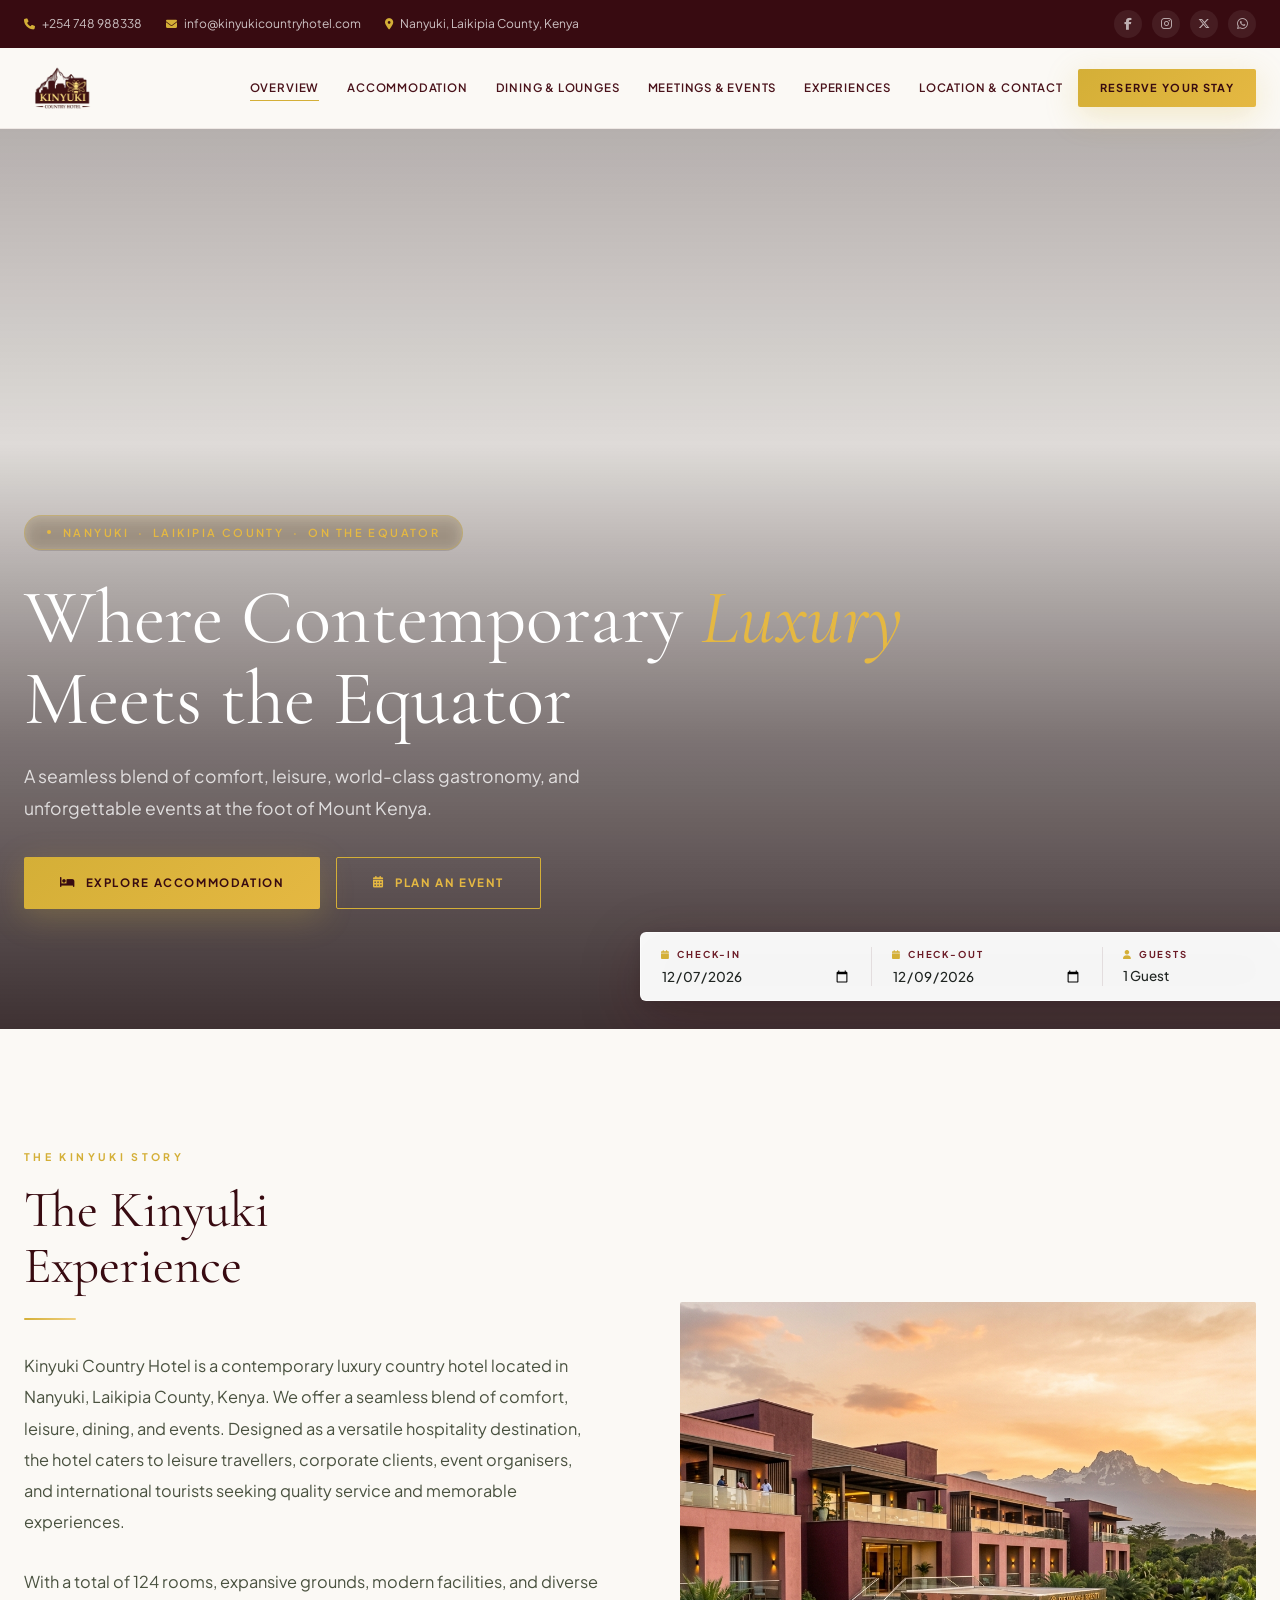
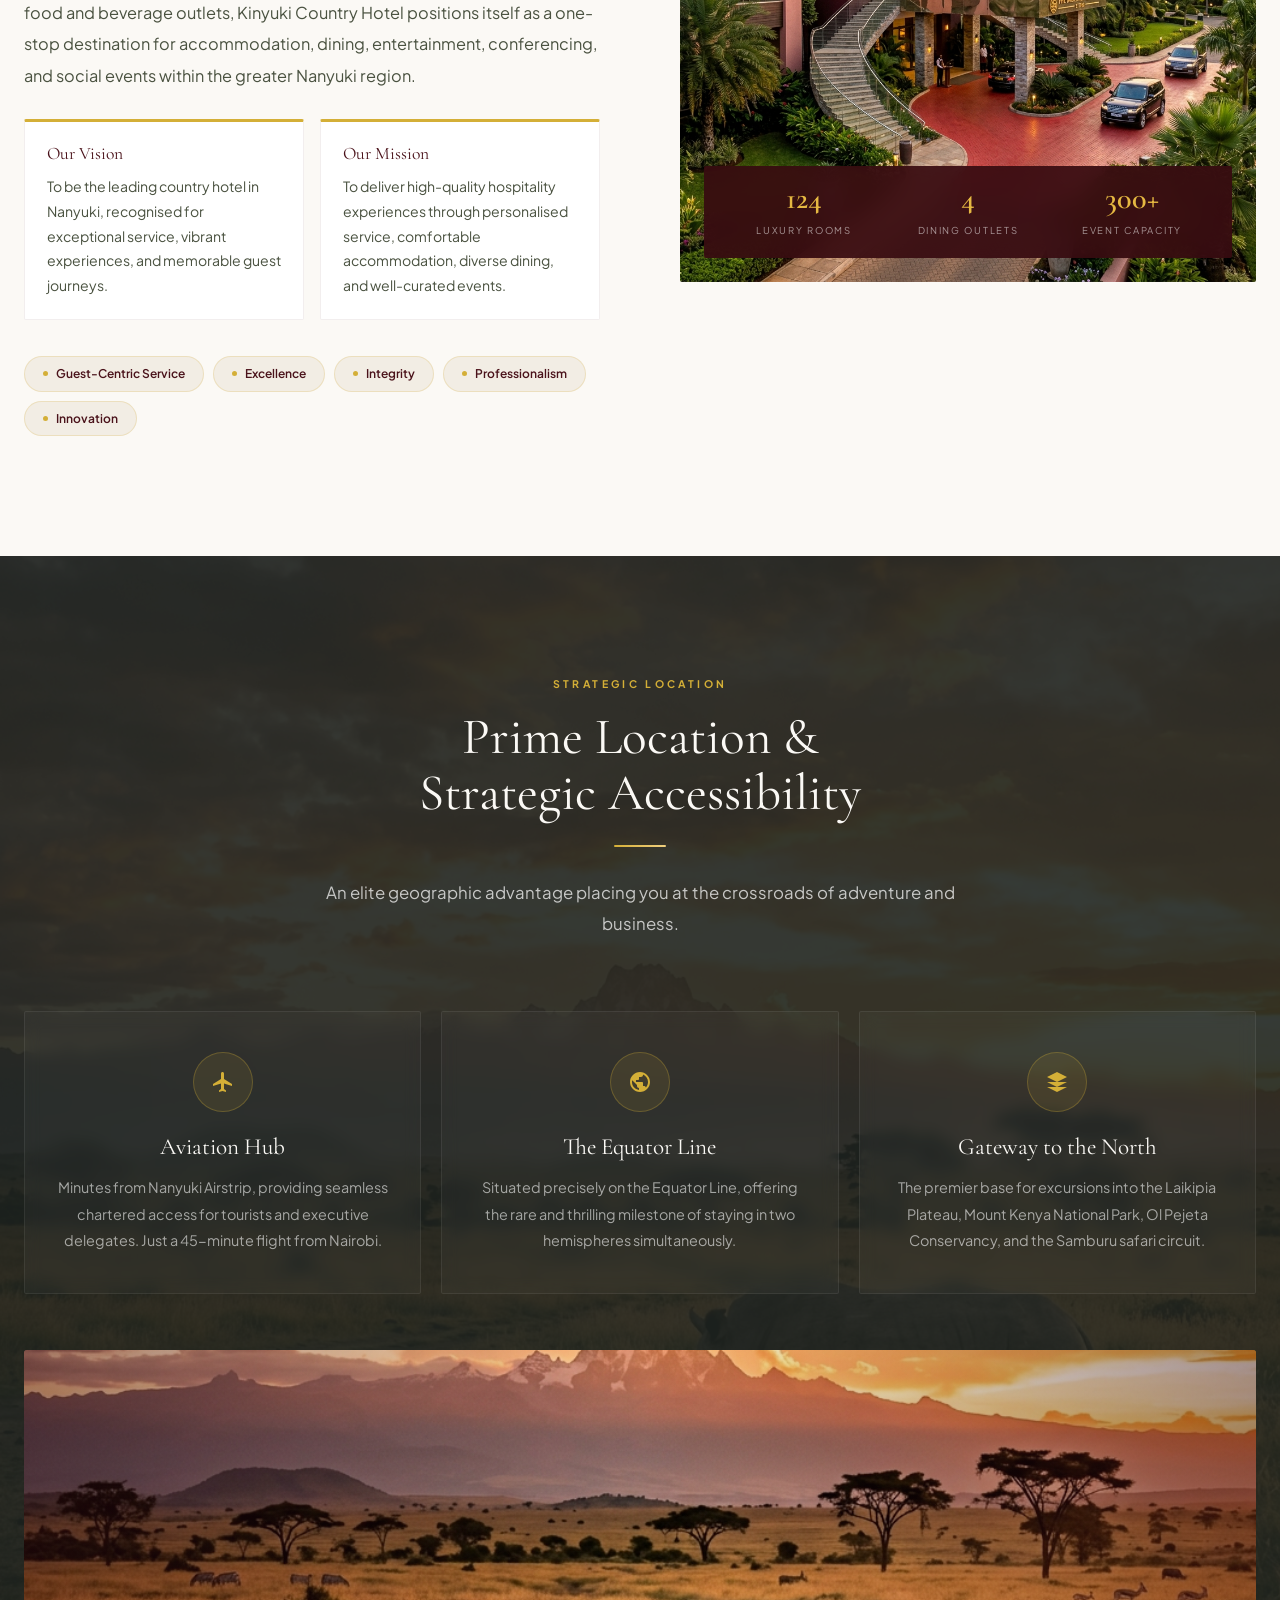
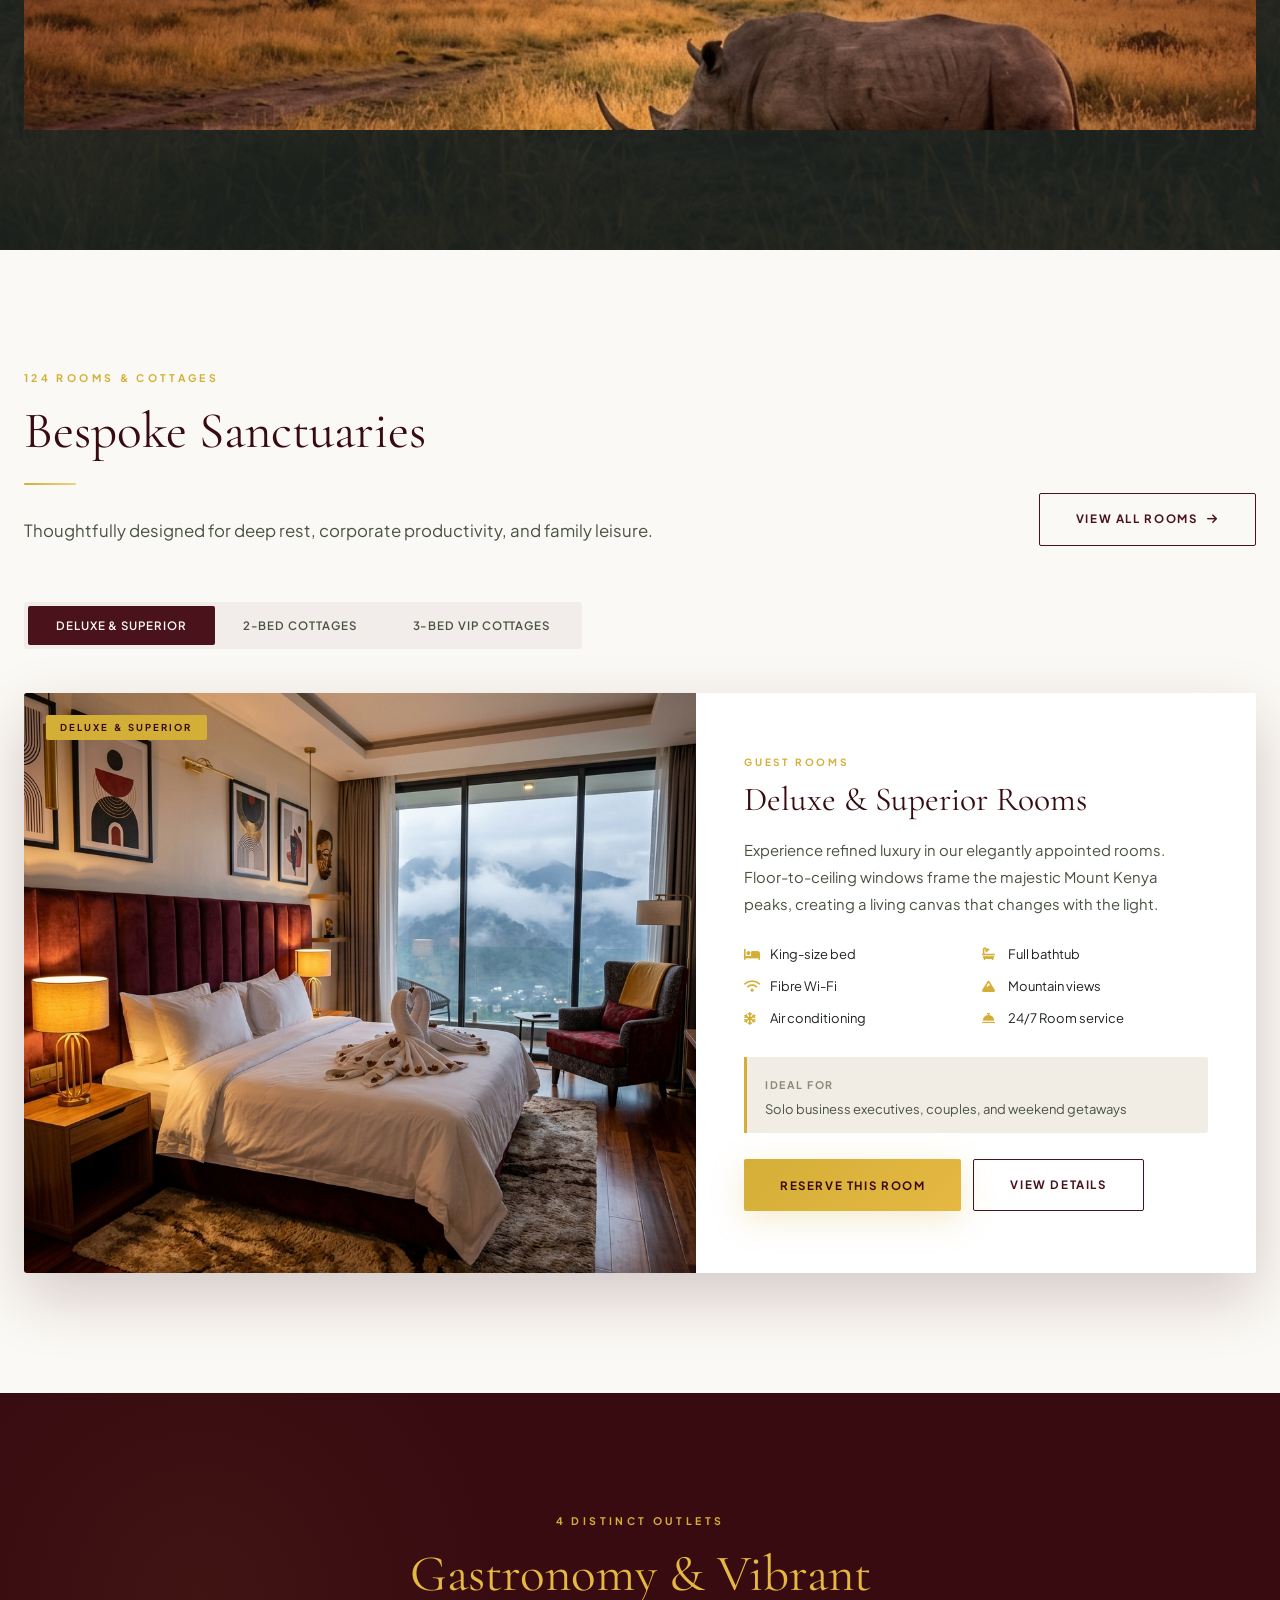
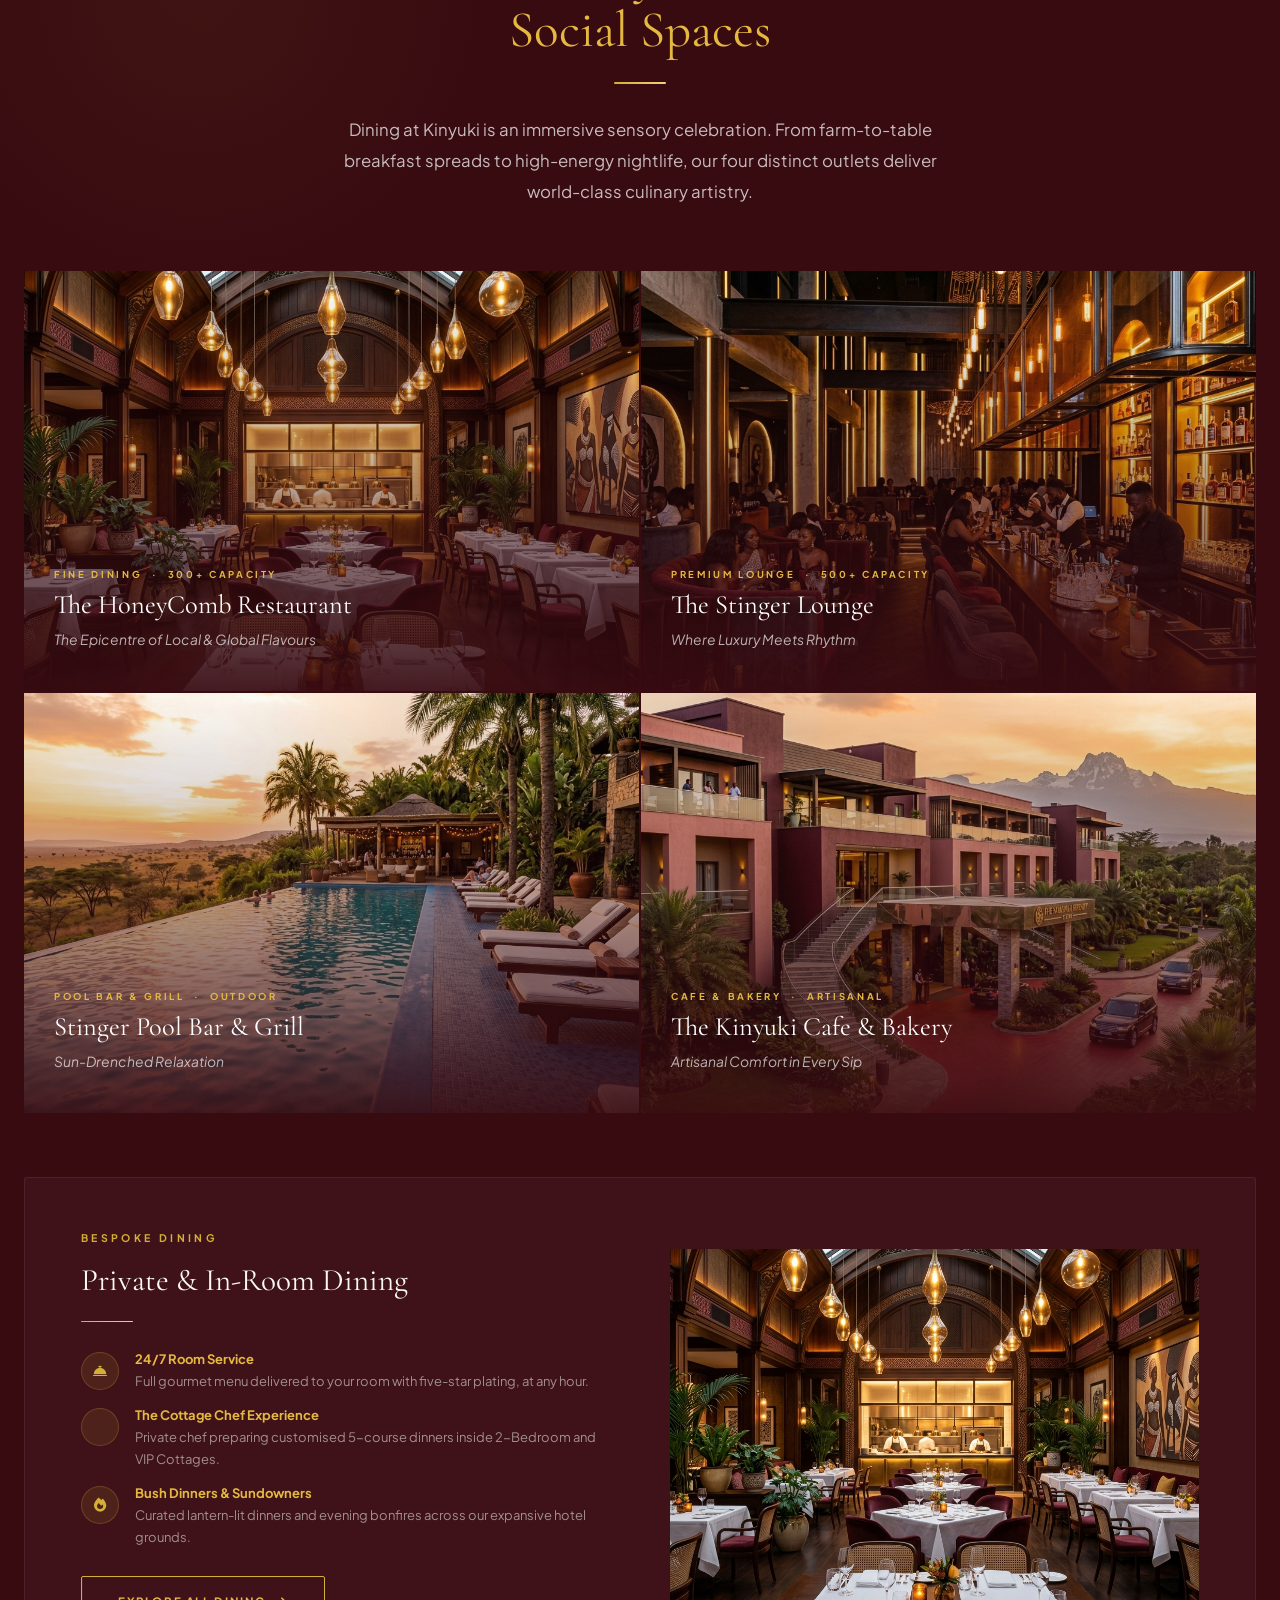
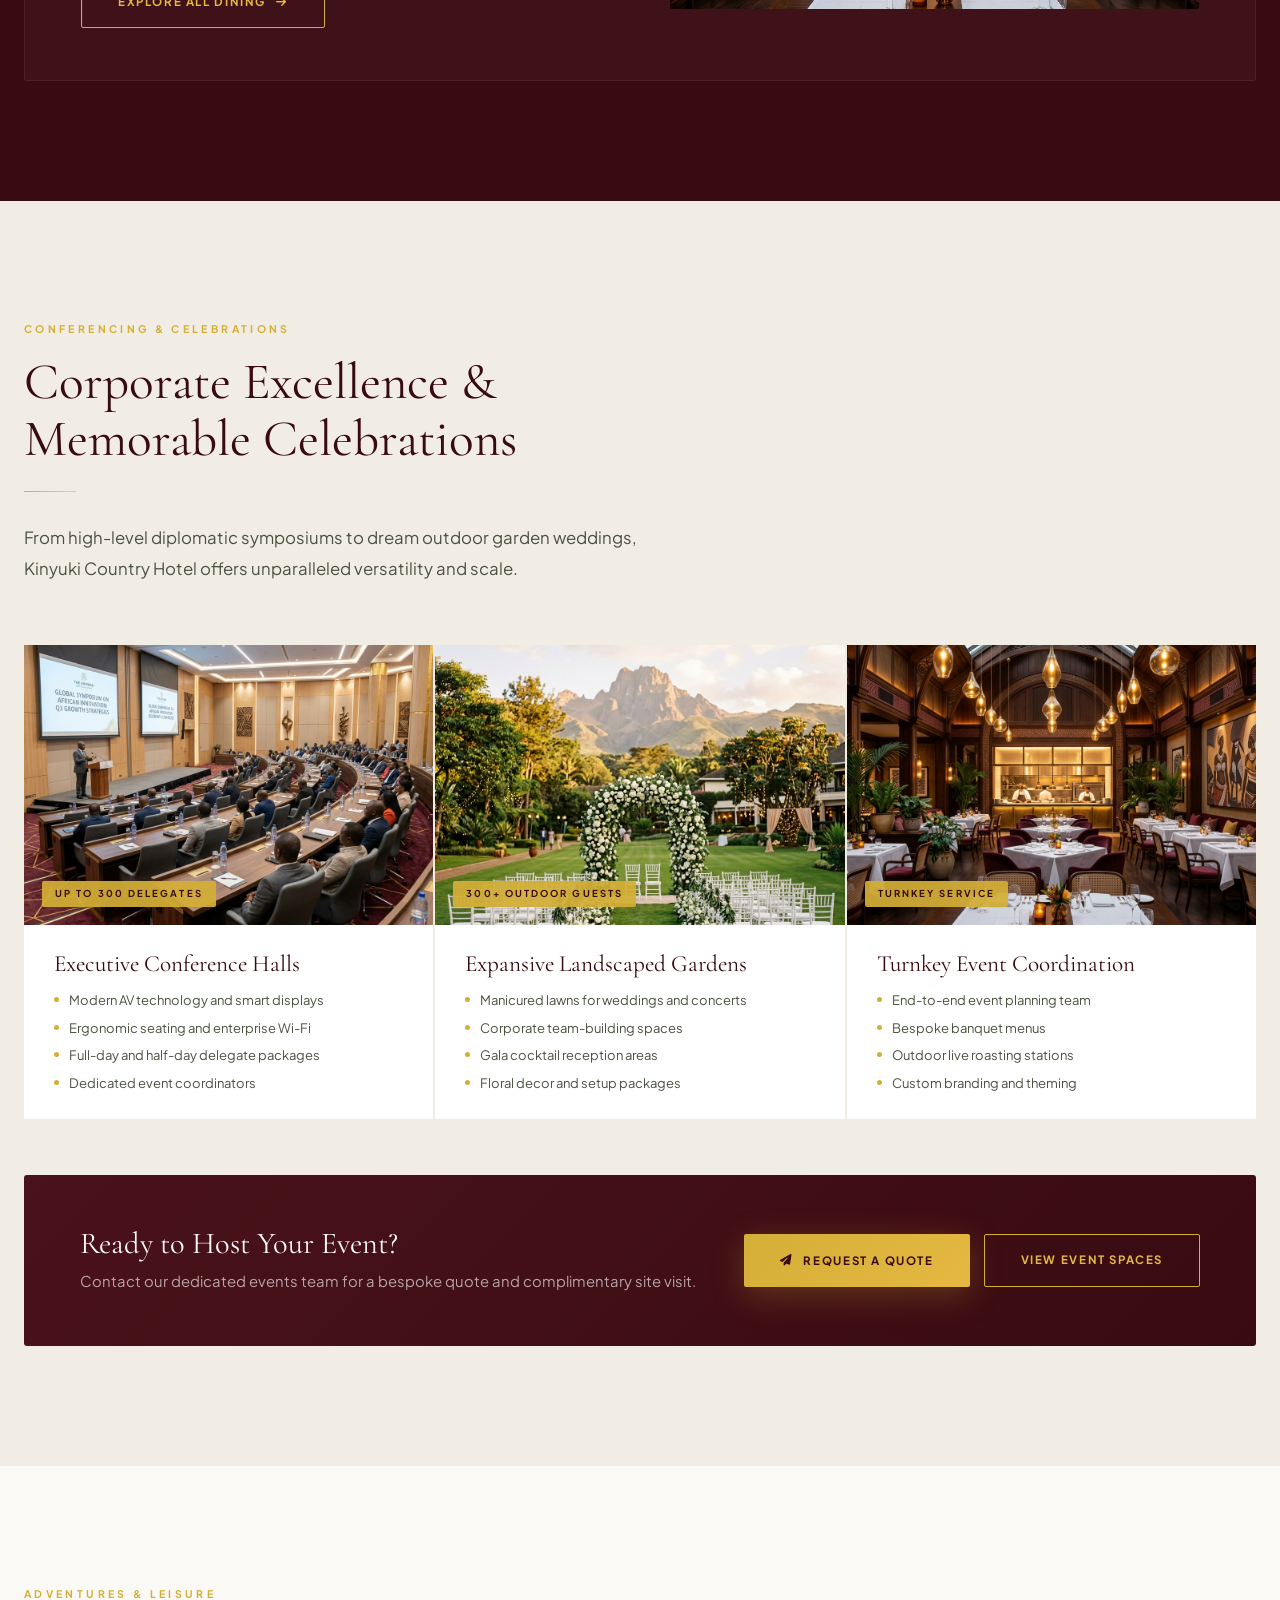
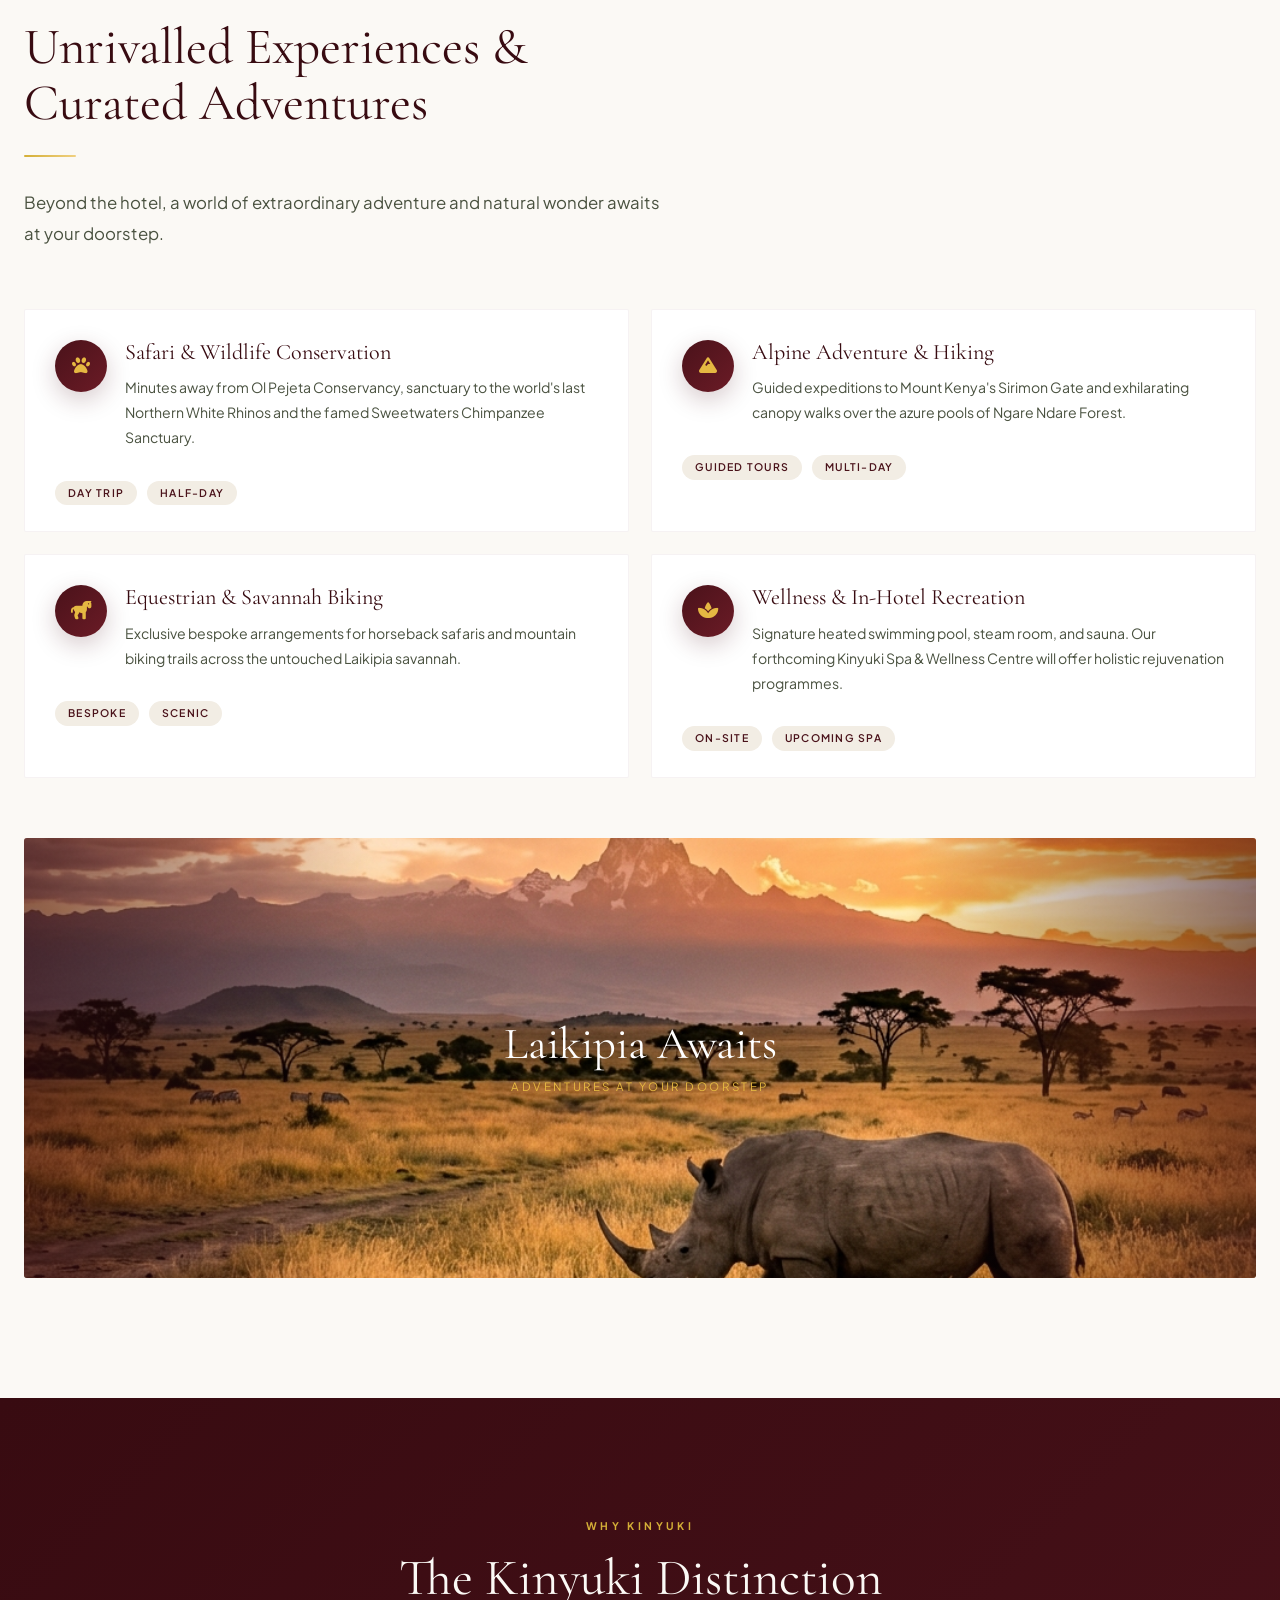
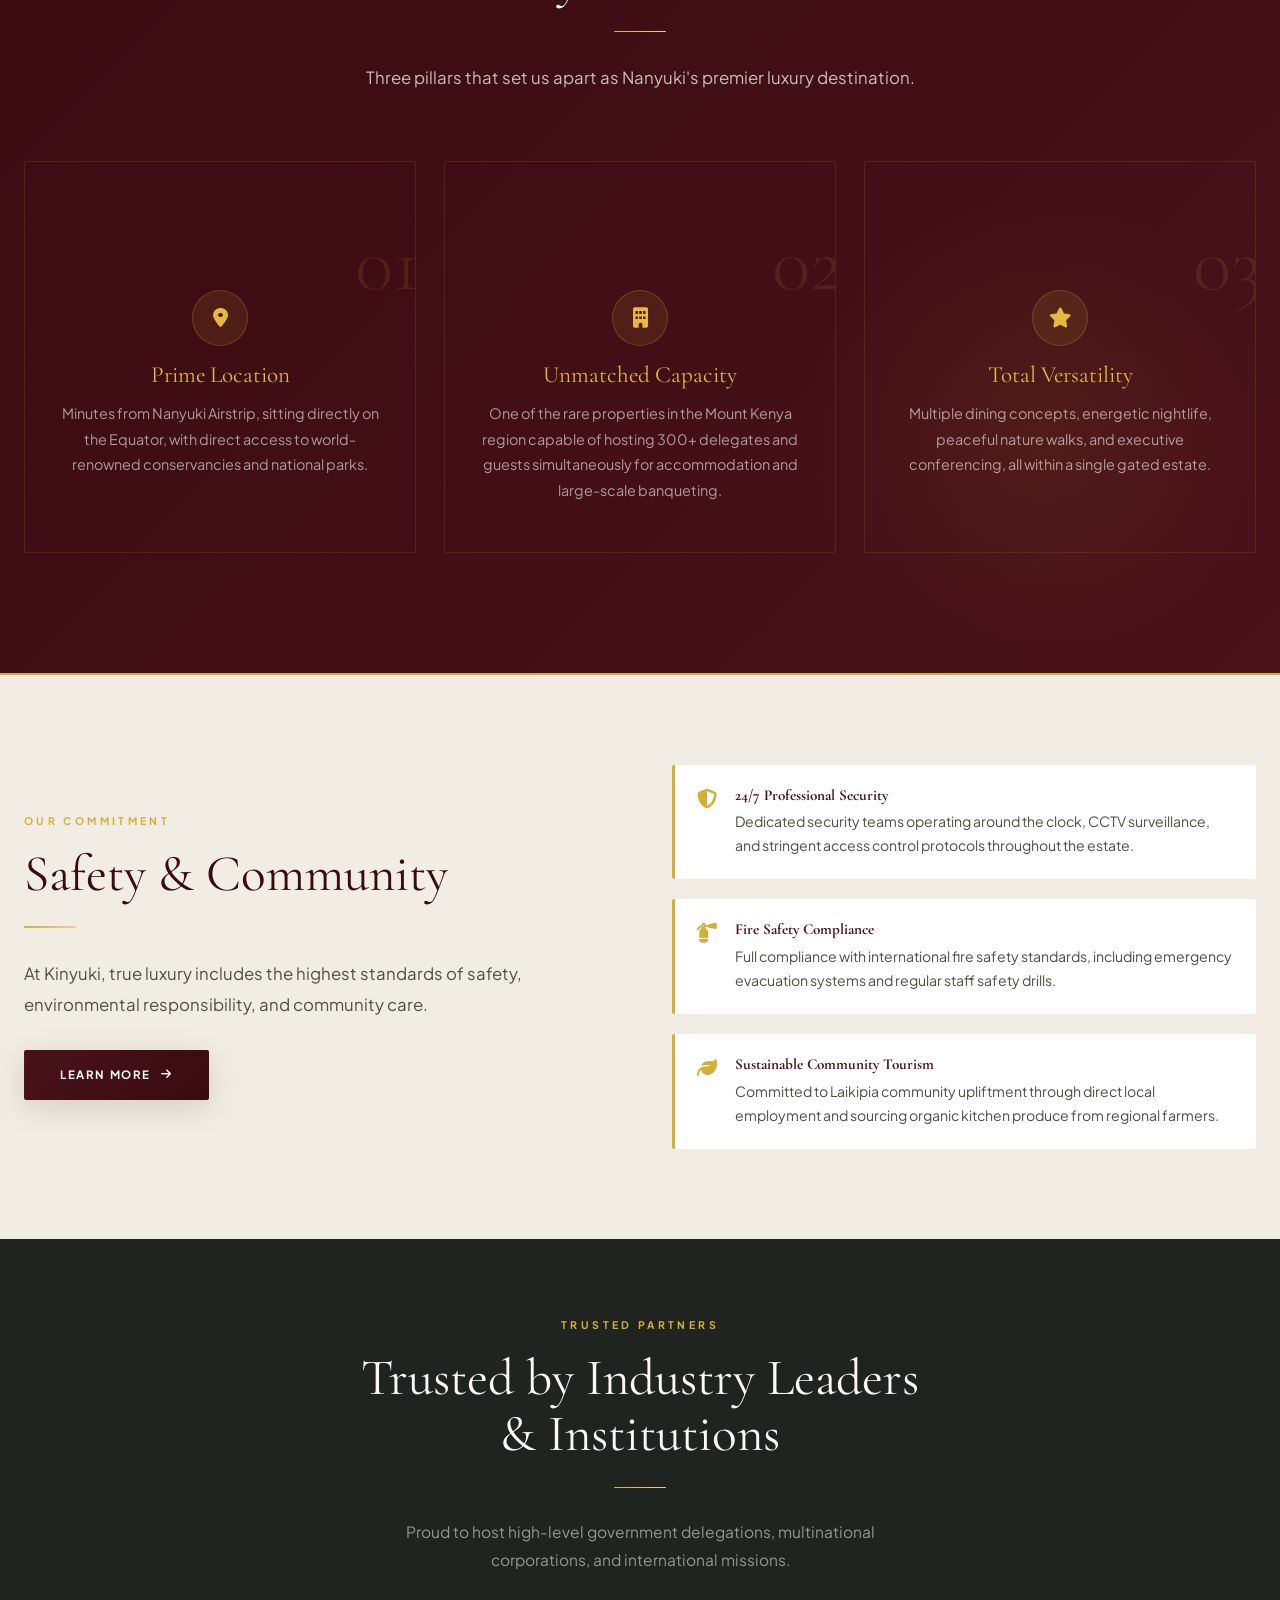
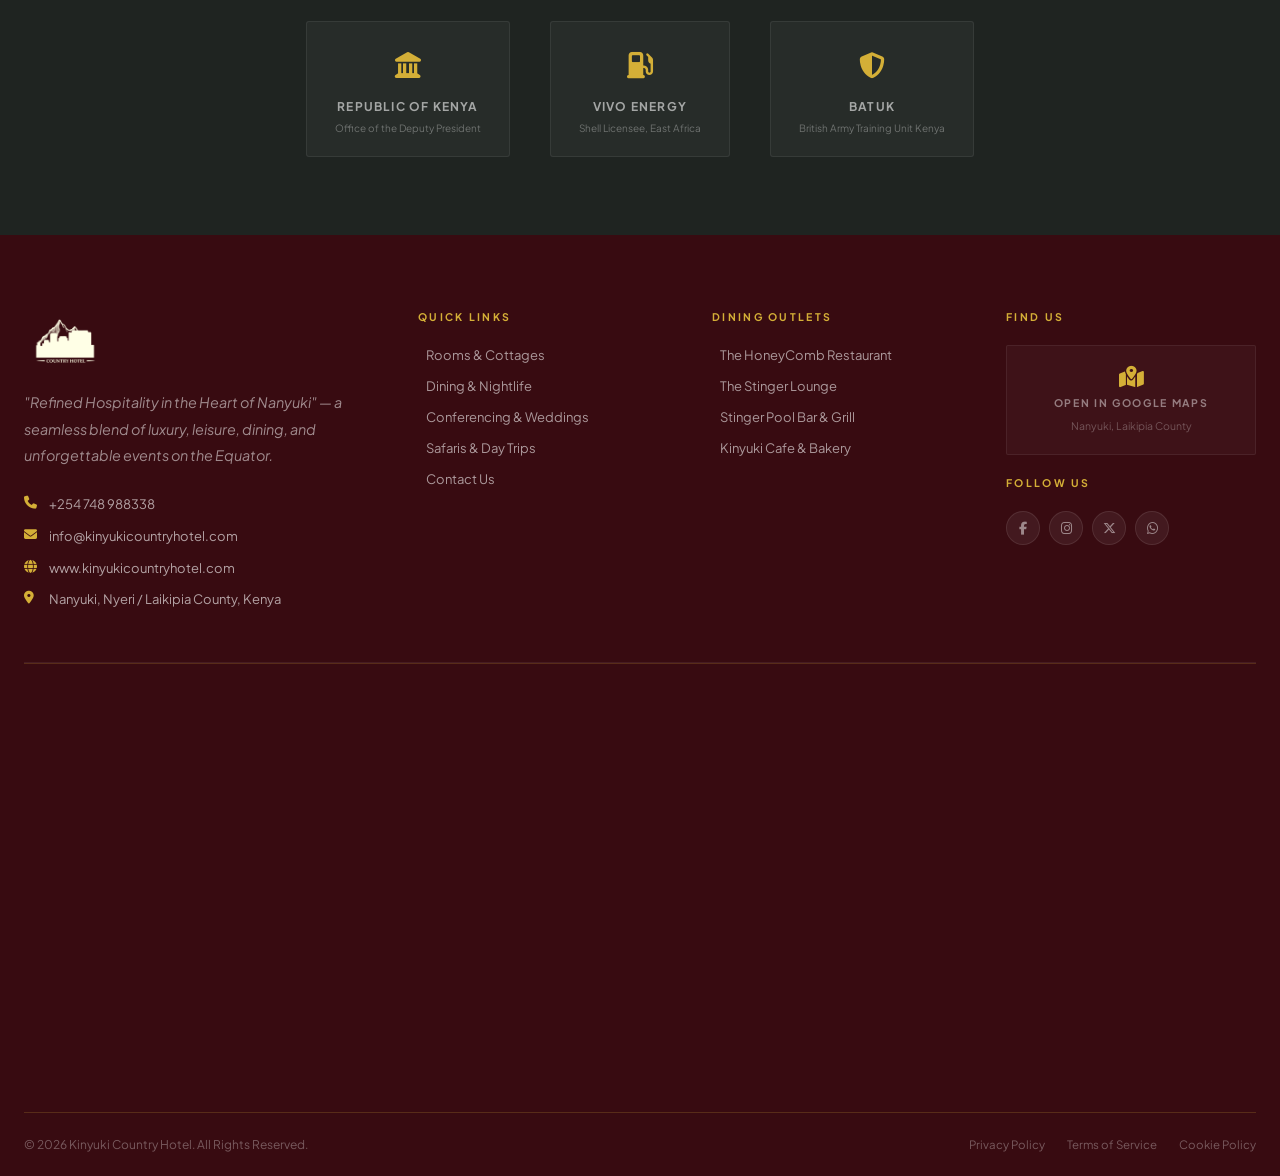
==== commit 20cbd42b: "feat: add YouTube video background and floating booking bar to hero with new design system styleshee" ====
--- a/index.html
+++ b/index.html
@@ -21,9 +21,17 @@
        HERO
   ═══════════════════════════════════════ -->
   <section class="hero" id="hero">
+    <!-- YouTube Video Background -->
     <div class="hero-bg">
-      <img src="assets/images/hero_aerial.png" alt="Kinyuki Country Hotel aerial view, Nanyuki Kenya" />
-    </div>
+      <iframe
+        src="https://www.youtube-nocookie.com/embed/eBDQSHx3-Eo?autoplay=1&mute=1&loop=1&playlist=eBDQSHx3-Eo&controls=0&showinfo=0&modestbranding=1&playsinline=1&rel=0&disablekb=1"
+        title="Kinyuki Country Hotel background video"
+        frameborder="0"
+        allow="autoplay; fullscreen"
+        allowfullscreen
+      ></iframe>
+    </div>
+
     <div class="hero-content">
       <div class="container">
         <div class="hero-badge">Nanyuki &nbsp;·&nbsp; Laikipia County &nbsp;·&nbsp; On the Equator</div>
@@ -37,45 +45,44 @@
             <i class="fa fa-calendar-alt"></i> Plan an Event
           </a>
         </div>
-
-        <!-- Quick Booking Widget -->
-        <div class="booking-widget">
-          <div class="booking-widget-title">
-            <i class="fa fa-calendar-check" style="color:var(--gold);margin-right:8px;"></i>
-            Quick Availability Check
-          </div>
-          <div class="booking-grid">
-            <div class="booking-field">
-              <label for="checkin">Check-In</label>
-              <input type="date" id="checkin" name="checkin" />
-            </div>
-            <div class="booking-field">
-              <label for="checkout">Check-Out</label>
-              <input type="date" id="checkout" name="checkout" />
-            </div>
-            <div class="booking-field">
-              <label for="guests">Guests</label>
-              <select id="guests" name="guests">
-                <option>1 Guest</option>
-                <option>2 Guests</option>
-                <option>3 Guests</option>
-                <option>4 or more Guests</option>
-              </select>
-            </div>
-            <div class="booking-field">
-              <label for="room-type">Room Type</label>
-              <select id="room-type" name="room-type">
-                <option>Deluxe Room</option>
-                <option>Superior Room</option>
-                <option>2-Bedroom Cottage</option>
-                <option>3-Bedroom VIP Cottage</option>
-              </select>
-            </div>
-            <button class="booking-submit" id="booking-check-btn" onclick="openBookingModal()">
-              Check Availability
-            </button>
-          </div>
-        </div>
+      </div>
+    </div>
+
+    <!-- Floating Horizontal Booking Bar -->
+    <div class="booking-bar" id="booking-bar">
+      <div class="booking-bar-inner">
+        <div class="booking-field">
+          <label for="checkin"><i class="fa fa-calendar"></i> Check-In</label>
+          <input type="date" id="checkin" name="checkin" />
+        </div>
+        <div class="booking-bar-divider"></div>
+        <div class="booking-field">
+          <label for="checkout"><i class="fa fa-calendar"></i> Check-Out</label>
+          <input type="date" id="checkout" name="checkout" />
+        </div>
+        <div class="booking-bar-divider"></div>
+        <div class="booking-field">
+          <label for="guests"><i class="fa fa-user"></i> Guests</label>
+          <select id="guests" name="guests">
+            <option>1 Guest</option>
+            <option>2 Guests</option>
+            <option>3 Guests</option>
+            <option>4 or more Guests</option>
+          </select>
+        </div>
+        <div class="booking-bar-divider"></div>
+        <div class="booking-field">
+          <label for="room-type"><i class="fa fa-bed"></i> Room Type</label>
+          <select id="room-type" name="room-type">
+            <option>Deluxe Room</option>
+            <option>Superior Room</option>
+            <option>2-Bedroom Cottage</option>
+            <option>3-Bedroom VIP Cottage</option>
+          </select>
+        </div>
+        <button class="booking-bar-btn" id="booking-check-btn" onclick="openBookingModal()">
+          <i class="fa fa-search"></i> Check Availability
+        </button>
       </div>
     </div>
   </section>
--- a/css/styles.css
+++ b/css/styles.css
@@ -420,14 +420,21 @@
   position: absolute;
   inset: 0;
   z-index: 0;
-}
-.hero-bg img {
-  position: absolute;
-  inset: 0;
-  width: 100%;
-  height: 100%;
-  object-fit: cover;
-  animation: heroZoom 12s ease-out forwards;
+  overflow: hidden;
+}
+/* iframe video — cover-fill using oversized + centred trick */
+.hero-bg iframe {
+  position: absolute;
+  top: 50%;
+  left: 50%;
+  /* 16:9 ratio: whichever dimension is smaller, scale so the other fills */
+  width: 100vw;
+  height: 56.25vw; /* 16:9 at viewport width */
+  min-height: 100vh;
+  min-width: 177.78vh; /* 16:9 at viewport height */
+  transform: translate(-50%, -50%);
+  border: 0;
+  pointer-events: none;
 }
 .hero-bg::after {
   content: '';
@@ -435,16 +442,12 @@
   inset: 0;
   background: linear-gradient(
     to bottom,
-    rgba(56,11,17,0.18) 0%,
-    rgba(56,11,17,0.08) 38%,
-    rgba(56,11,17,0.62) 72%,
-    rgba(56,11,17,0.88) 100%
+    rgba(20,5,8,0.30) 0%,
+    rgba(20,5,8,0.12) 35%,
+    rgba(20,5,8,0.55) 68%,
+    rgba(20,5,8,0.82) 100%
   );
   z-index: 1;
-}
-@keyframes heroZoom {
-  from { transform: scale(1.08); }
-  to   { transform: scale(1.00); }
 }
 
 .hero-content {
@@ -453,7 +456,7 @@
   padding: 60px 0 0;
 }
 .hero-content .container {
-  padding-bottom: 60px;
+  padding-bottom: 120px; /* leave room for the floating booking bar */
 }
 
 .hero-badge {
@@ -509,71 +512,100 @@
   animation: fadeUp 1s 0.45s ease both;
 }
 
-/* ── Booking Widget ── */
-.booking-widget {
-  background: rgba(255,255,255,0.97);
-  backdrop-filter: blur(24px);
-  border-radius: 3px;
-  padding: 28px 32px;
-  box-shadow: 0 24px 80px rgba(56,11,17,0.28);
-  margin-top: 44px;
-  animation: fadeUp 1s 0.60s ease both;
-}
-.booking-widget-title {
-  font-size: 10.5px;
+/* ── Floating Booking Bar ── */
+.booking-bar {
+  position: absolute;
+  bottom: 28px;
+  left: 50%;
+  transform: translateX(-50%);
+  z-index: 10;
+  width: calc(100% - 48px);
+  max-width: 1160px;
+  animation: fadeUp 1s 0.65s ease both;
+}
+.booking-bar-inner {
+  display: flex;
+  align-items: stretch;
+  background: rgba(255, 255, 255, 0.96);
+  backdrop-filter: blur(20px);
+  -webkit-backdrop-filter: blur(20px);
+  border-radius: 6px;
+  box-shadow: 0 20px 60px rgba(56,11,17,0.32), 0 4px 16px rgba(0,0,0,0.12);
+  overflow: hidden;
+  border: 1px solid rgba(255,255,255,0.70);
+}
+.booking-bar .booking-field {
+  flex: 1;
+  padding: 14px 20px;
+  display: flex;
+  flex-direction: column;
+  gap: 5px;
+  min-width: 0;
+}
+.booking-bar .booking-field label {
+  display: flex;
+  align-items: center;
+  gap: 6px;
+  font-size: 9.5px;
   font-weight: 700;
-  letter-spacing: 0.28em;
+  letter-spacing: 0.20em;
   text-transform: uppercase;
-  color: var(--burgundy);
-  margin-bottom: 20px;
-}
-.booking-grid {
-  display: grid;
-  grid-template-columns: repeat(auto-fit, minmax(155px, 1fr)) auto;
-  gap: 14px;
-  align-items: end;
-}
-.booking-field label {
-  display: block;
-  font-size: 10px;
-  font-weight: 700;
-  letter-spacing: 0.18em;
-  text-transform: uppercase;
-  color: var(--text-muted);
-  margin-bottom: 7px;
-}
-.booking-field input,
-.booking-field select {
+  color: var(--burgundy-mid);
+  white-space: nowrap;
+}
+.booking-bar .booking-field label i {
+  font-size: 9px;
+  color: var(--gold);
+}
+.booking-bar .booking-field input,
+.booking-bar .booking-field select {
   width: 100%;
-  padding: 12px 14px;
-  border: 1.5px solid rgba(74,18,26,0.11);
-  border-radius: 2px;
+  border: none;
+  outline: none;
+  background: transparent;
   font-family: var(--font-sans);
   font-size: 13.5px;
+  font-weight: 500;
   color: var(--charcoal);
-  background: var(--cream);
-  outline: none;
-  transition: border-color var(--transition-fast);
-}
-.booking-field input:focus,
-.booking-field select:focus { border-color: var(--gold); }
-.booking-submit {
-  background: linear-gradient(135deg, var(--burgundy), var(--burgundy-deep));
+  padding: 0;
+  cursor: pointer;
+  appearance: none;
+  -webkit-appearance: none;
+}
+.booking-bar .booking-field select {
+  background-image: url("data:image/svg+xml,%3Csvg xmlns='http://www.w3.org/2000/svg' width='10' height='6'%3E%3Cpath d='M0 0l5 6 5-6z' fill='%234A121A'/%3E%3C/svg%3E");
+  background-repeat: no-repeat;
+  background-position: right 2px center;
+  padding-right: 18px;
+}
+.booking-bar-divider {
+  width: 1px;
+  background: rgba(74,18,26,0.10);
+  margin: 14px 0;
+  flex-shrink: 0;
+}
+.booking-bar-btn {
+  display: flex;
+  align-items: center;
+  gap: 10px;
+  padding: 0 32px;
+  background: linear-gradient(135deg, var(--burgundy-mid), var(--burgundy-deep));
   color: var(--cream);
-  padding: 14px 26px;
+  font-family: var(--font-sans);
   font-size: 11px;
   font-weight: 700;
-  letter-spacing: 0.14em;
+  letter-spacing: 0.16em;
   text-transform: uppercase;
-  border-radius: 2px;
+  border: none;
+  cursor: pointer;
+  white-space: nowrap;
+  flex-shrink: 0;
   transition: all var(--transition-smooth);
-  white-space: nowrap;
-}
-.booking-submit:hover {
+}
+.booking-bar-btn i { font-size: 12px; }
+.booking-bar-btn:hover {
   background: linear-gradient(135deg, var(--gold), var(--gold-light));
   color: var(--burgundy-deep);
-  transform: translateY(-1px);
-  box-shadow: var(--shadow-gold);
 }
 
 /* ═══════════════════════════════════════
@@ -1584,7 +1616,7 @@
   .gallery-grid { grid-template-columns: 1fr 1fr; }
   .gallery-item:nth-child(3n+1) { grid-row: auto; }
   .gallery-item:nth-child(3n+1) .gallery-img-wrap { min-height: 218px; }
-  .booking-grid { grid-template-columns: 1fr 1fr; }
+  .booking-bar { bottom: 20px; width: calc(100% - 32px); }
   .top-bar .container { flex-direction: column; gap: 7px; }
   .room-full-card { grid-template-columns: 1fr; direction: ltr !important; }
   .room-full-card:nth-child(even) > * { direction: ltr !important; }
@@ -1606,9 +1638,61 @@
   .acc-highlights { grid-template-columns: 1fr 1fr; }
 }
 
+@media (max-width: 768px) {
+  .booking-bar {
+    position: relative;
+    bottom: auto;
+    left: auto;
+    transform: none;
+    width: 100%;
+    border-radius: 0;
+    animation: none;
+  }
+  .booking-bar-inner {
+    flex-direction: column;
+    border-radius: 0;
+  }
+  .booking-bar .booking-field {
+    padding: 13px 20px;
+    border-bottom: 1px solid rgba(74,18,26,0.07);
+  }
+  .booking-bar-divider { display: none; }
+  .booking-bar-btn {
+    width: 100%;
+    justify-content: center;
+    padding: 18px;
+    font-size: 12px;
+    letter-spacing: 0.18em;
+  }
+  .hero-content .container { padding-bottom: 48px; }
+}
+
 @media (max-width: 600px) {
   :root { --section-py: 60px; }
-  .booking-grid { grid-template-columns: 1fr; }
+  .booking-bar {
+    position: relative;
+    bottom: auto;
+    left: auto;
+    transform: none;
+    width: 100%;
+    margin-top: -1px;
+  }
+  .booking-bar-inner {
+    flex-direction: column;
+    border-radius: 0 0 6px 6px;
+    border-top: 1px solid rgba(74,18,26,0.08);
+  }
+  .booking-bar .booking-field {
+    padding: 12px 18px;
+    border-bottom: 1px solid rgba(74,18,26,0.07);
+  }
+  .booking-bar-divider { display: none; }
+  .booking-bar-btn {
+    width: 100%;
+    justify-content: center;
+    padding: 18px;
+    font-size: 12px;
+  }
   .form-row { grid-template-columns: 1fr; }
   .footer-main { grid-template-columns: 1fr; }
   .gallery-grid { grid-template-columns: 1fr; }
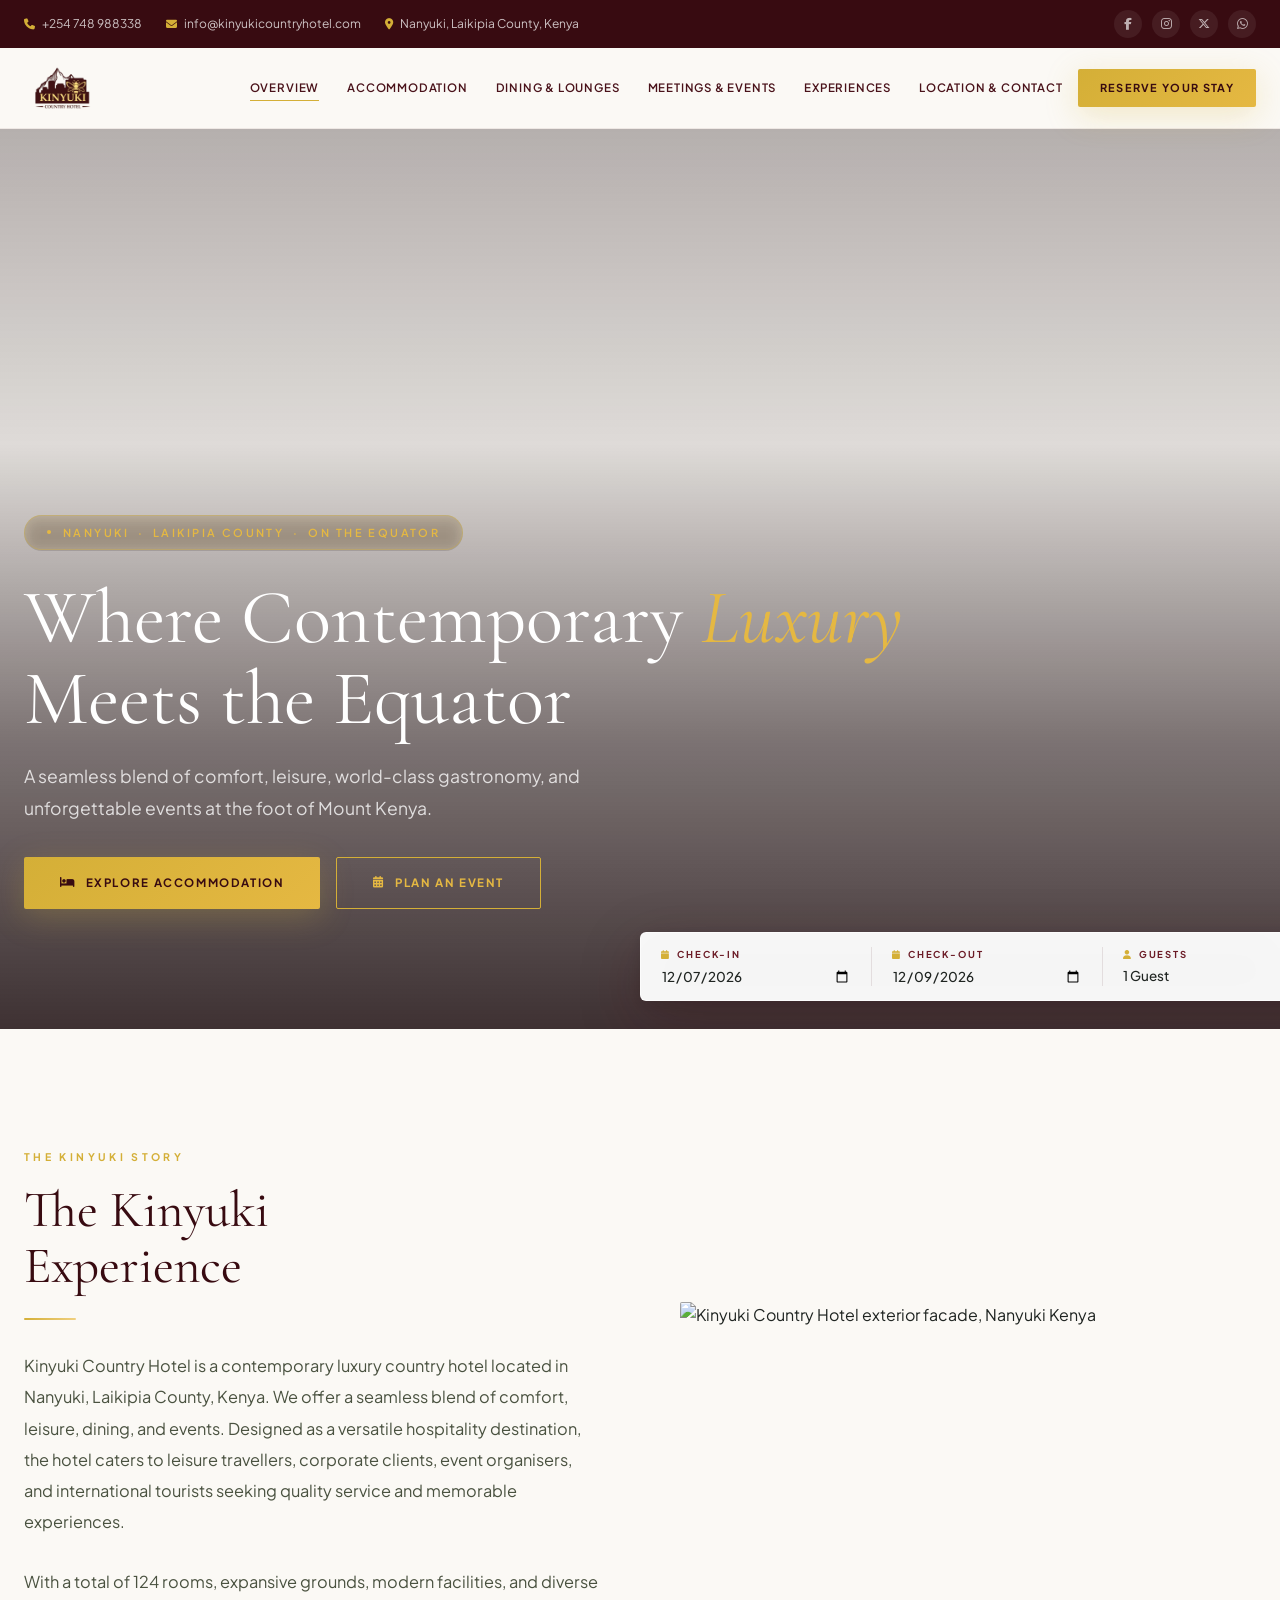
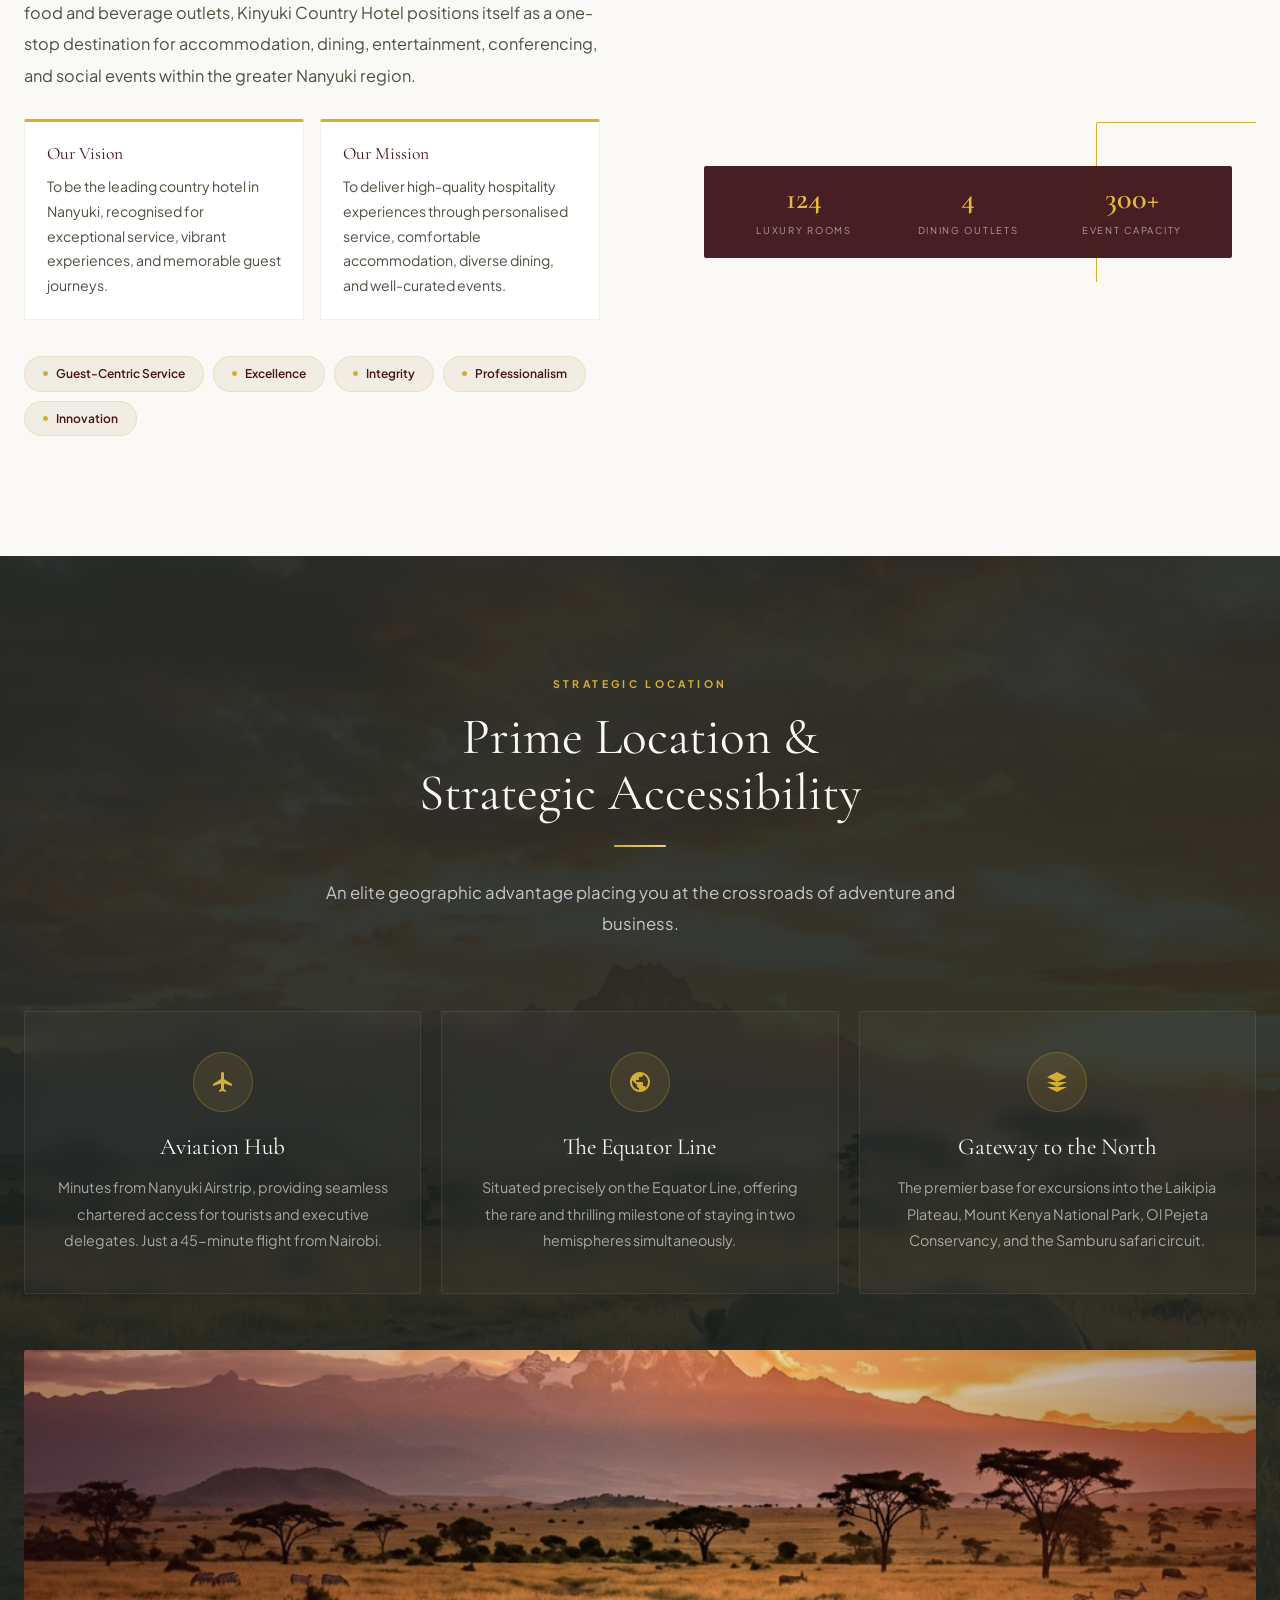
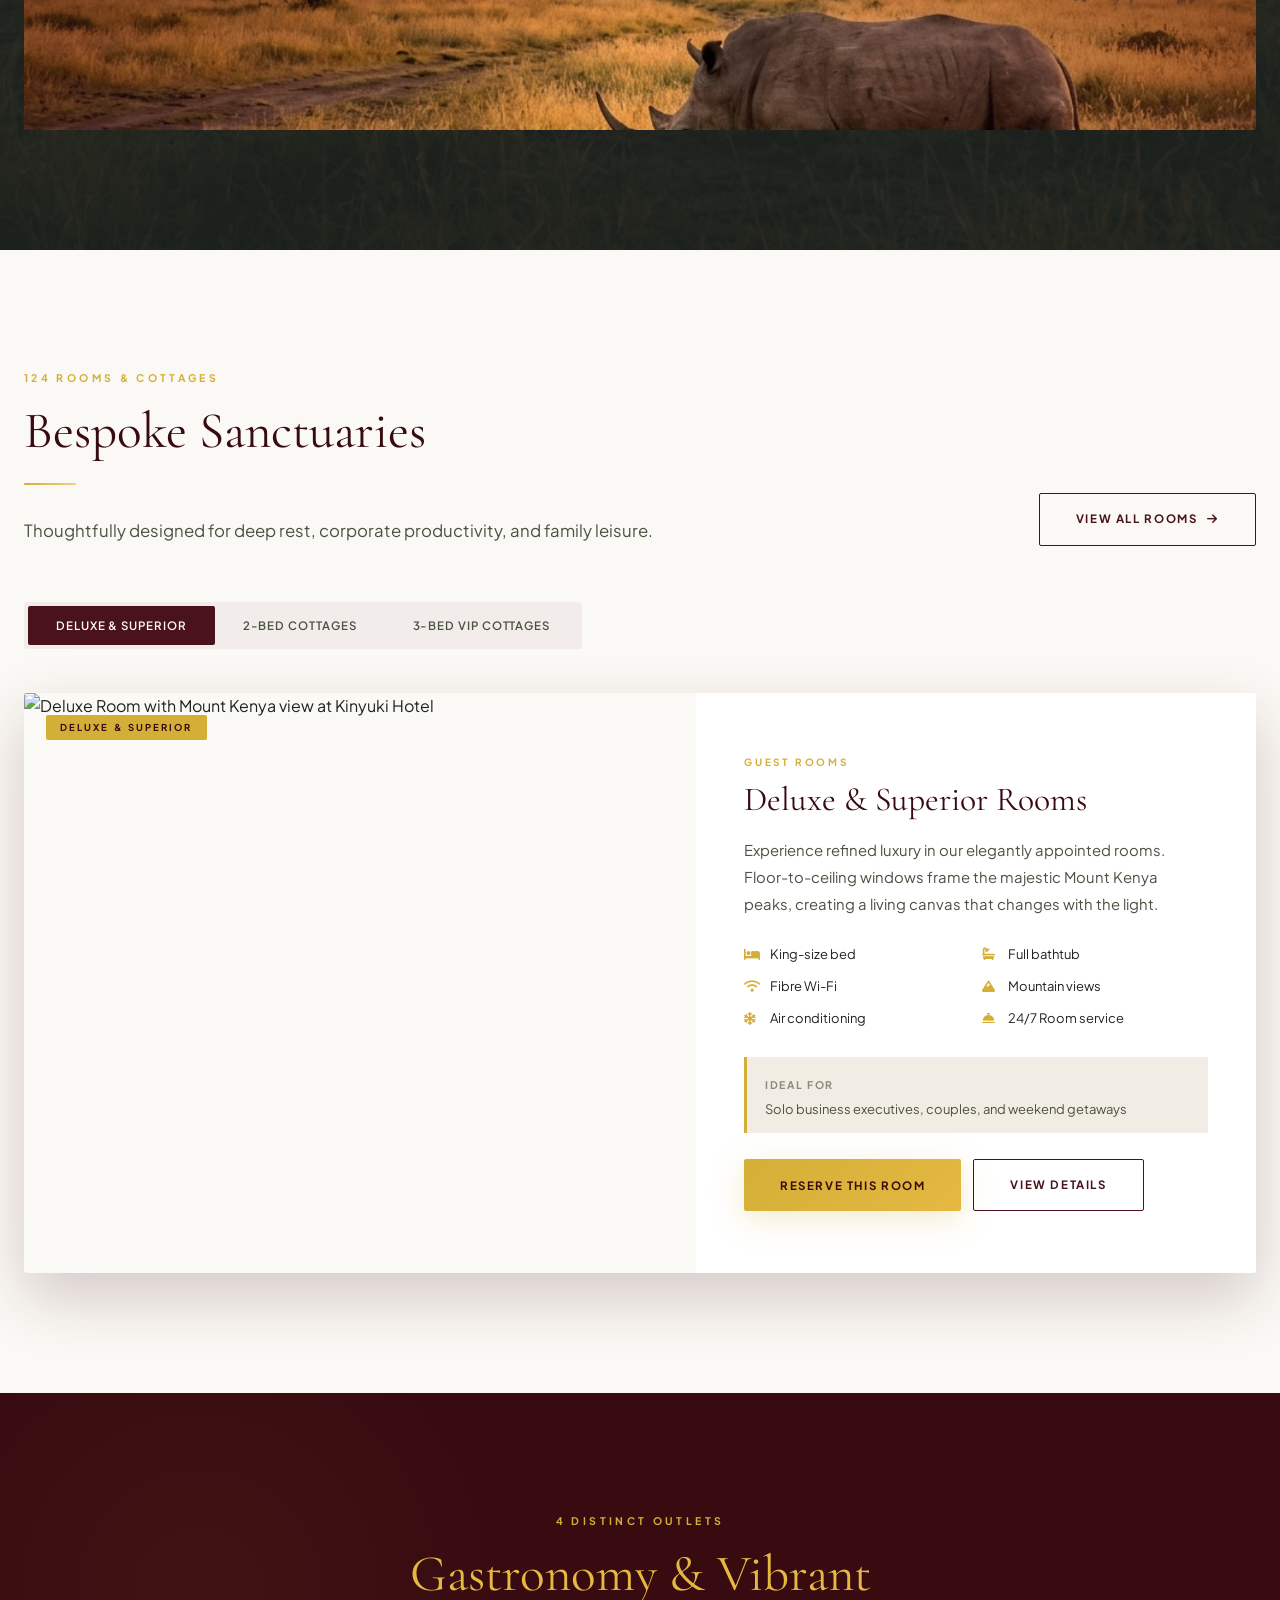
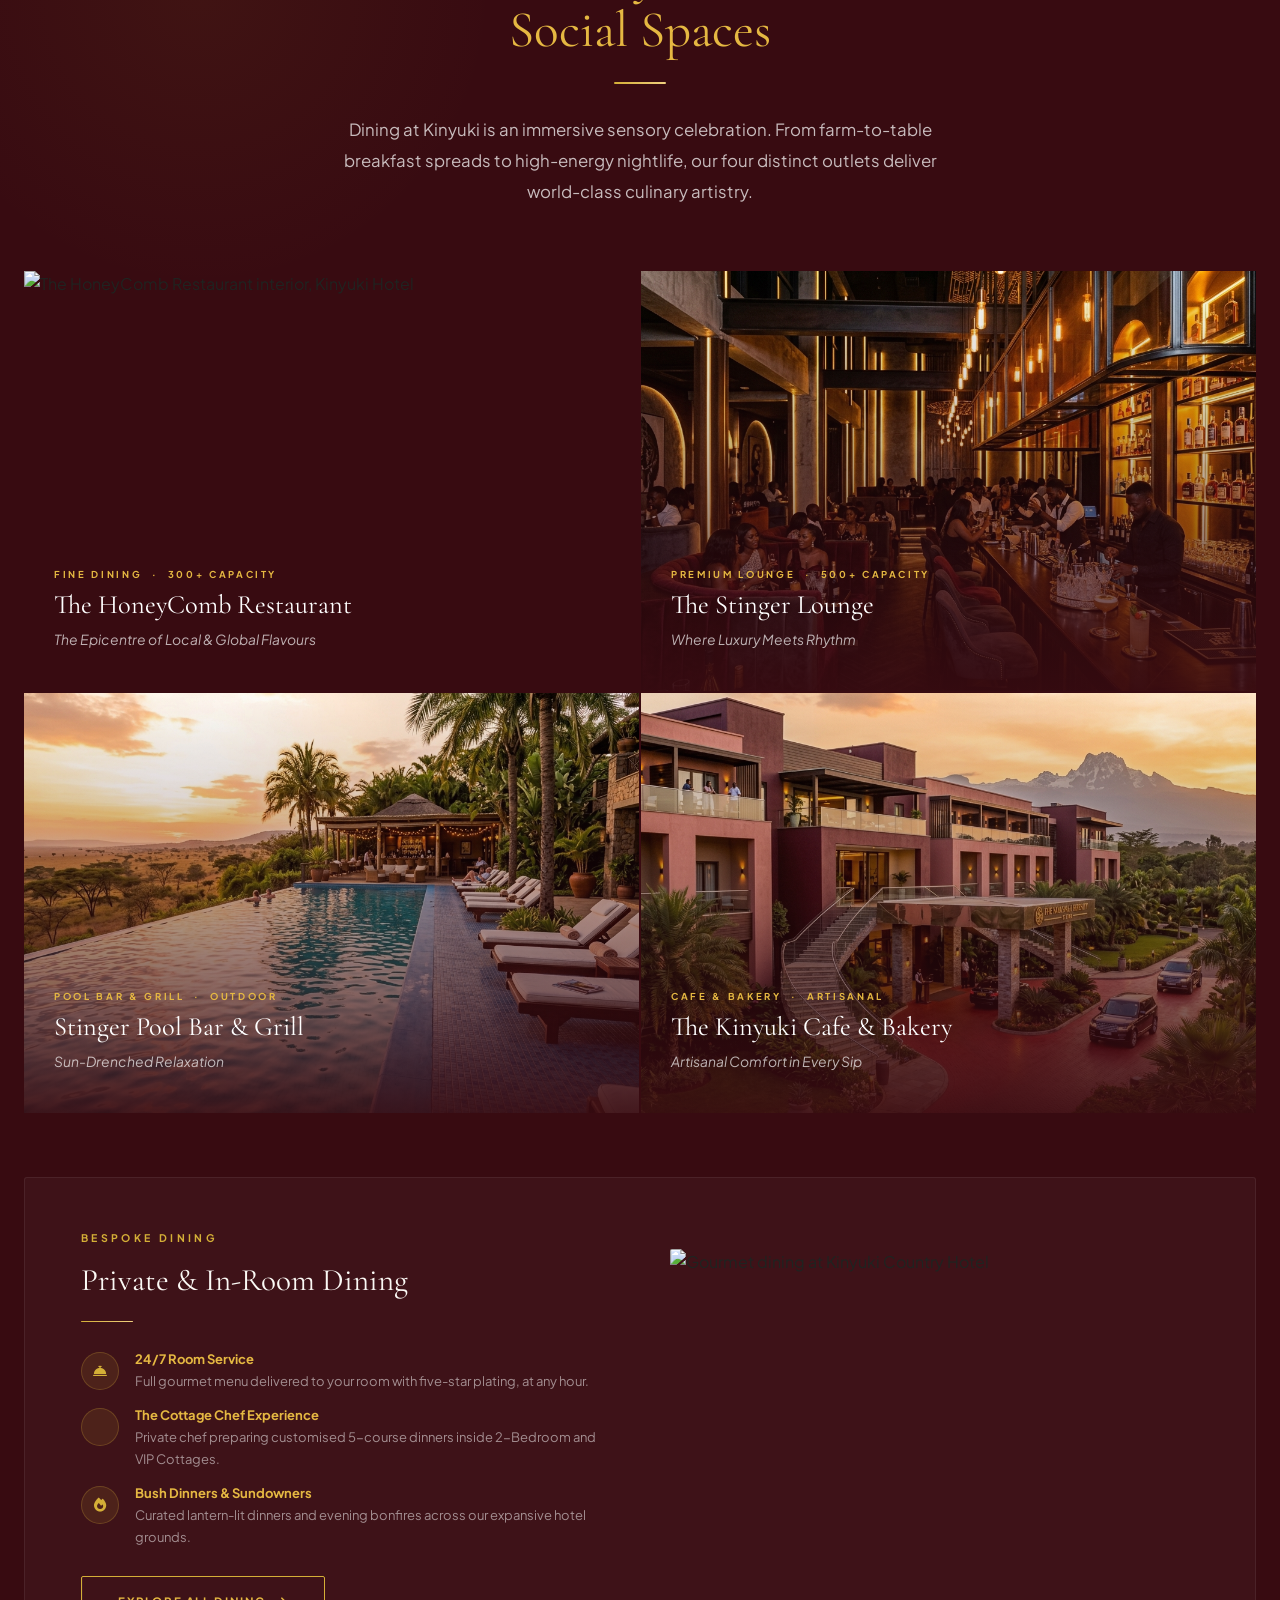
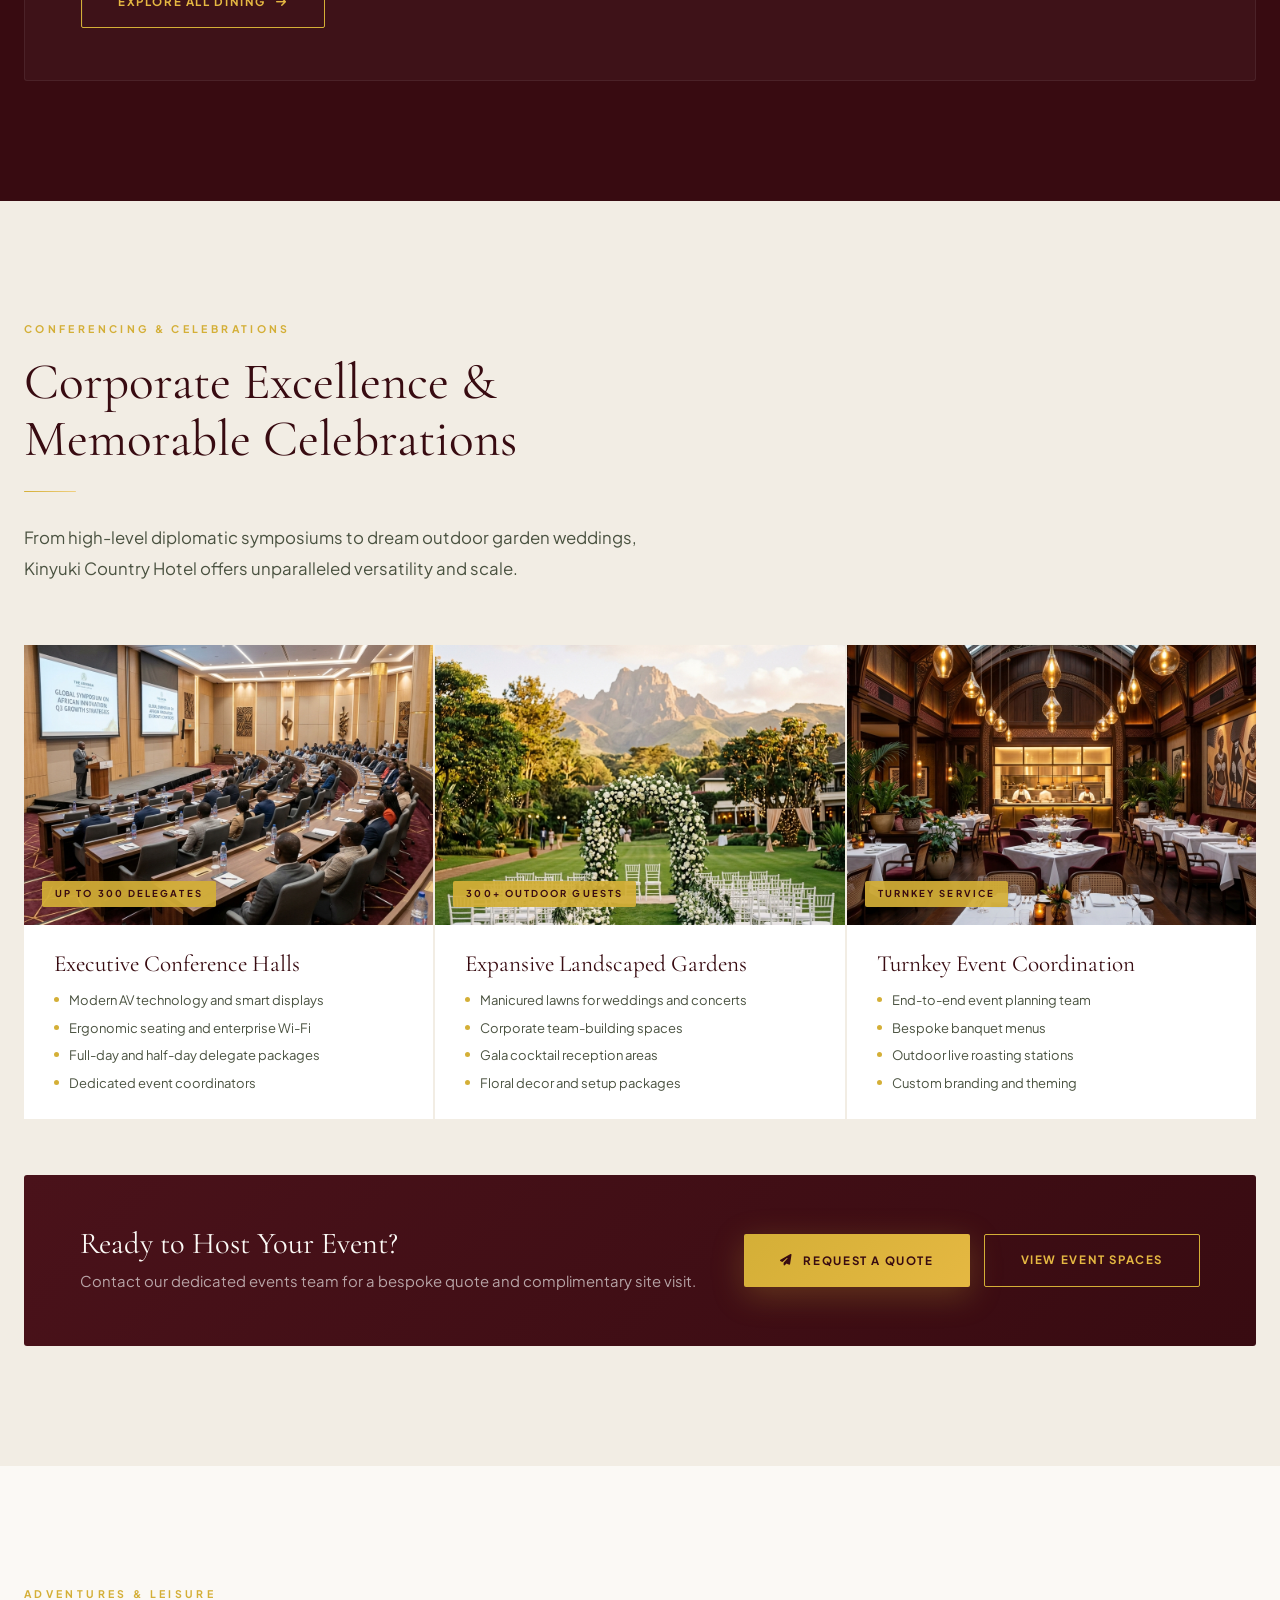
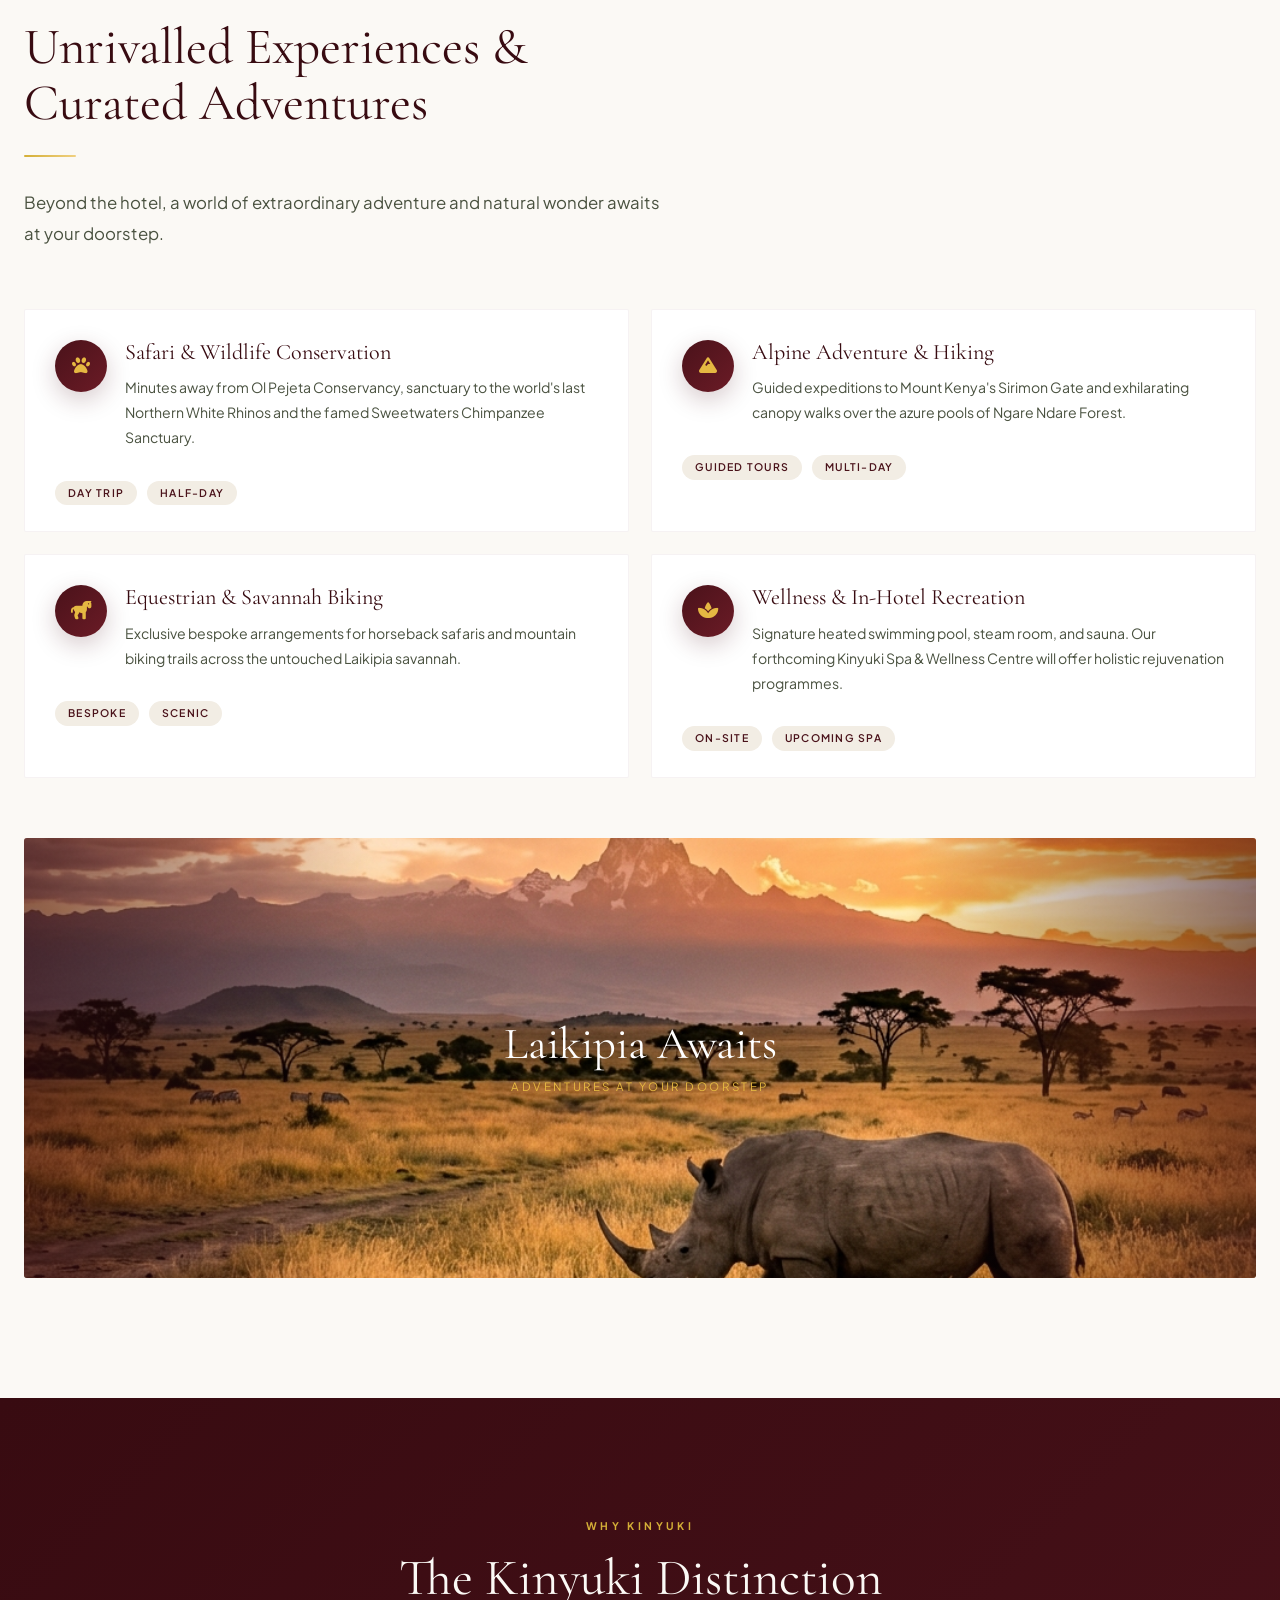
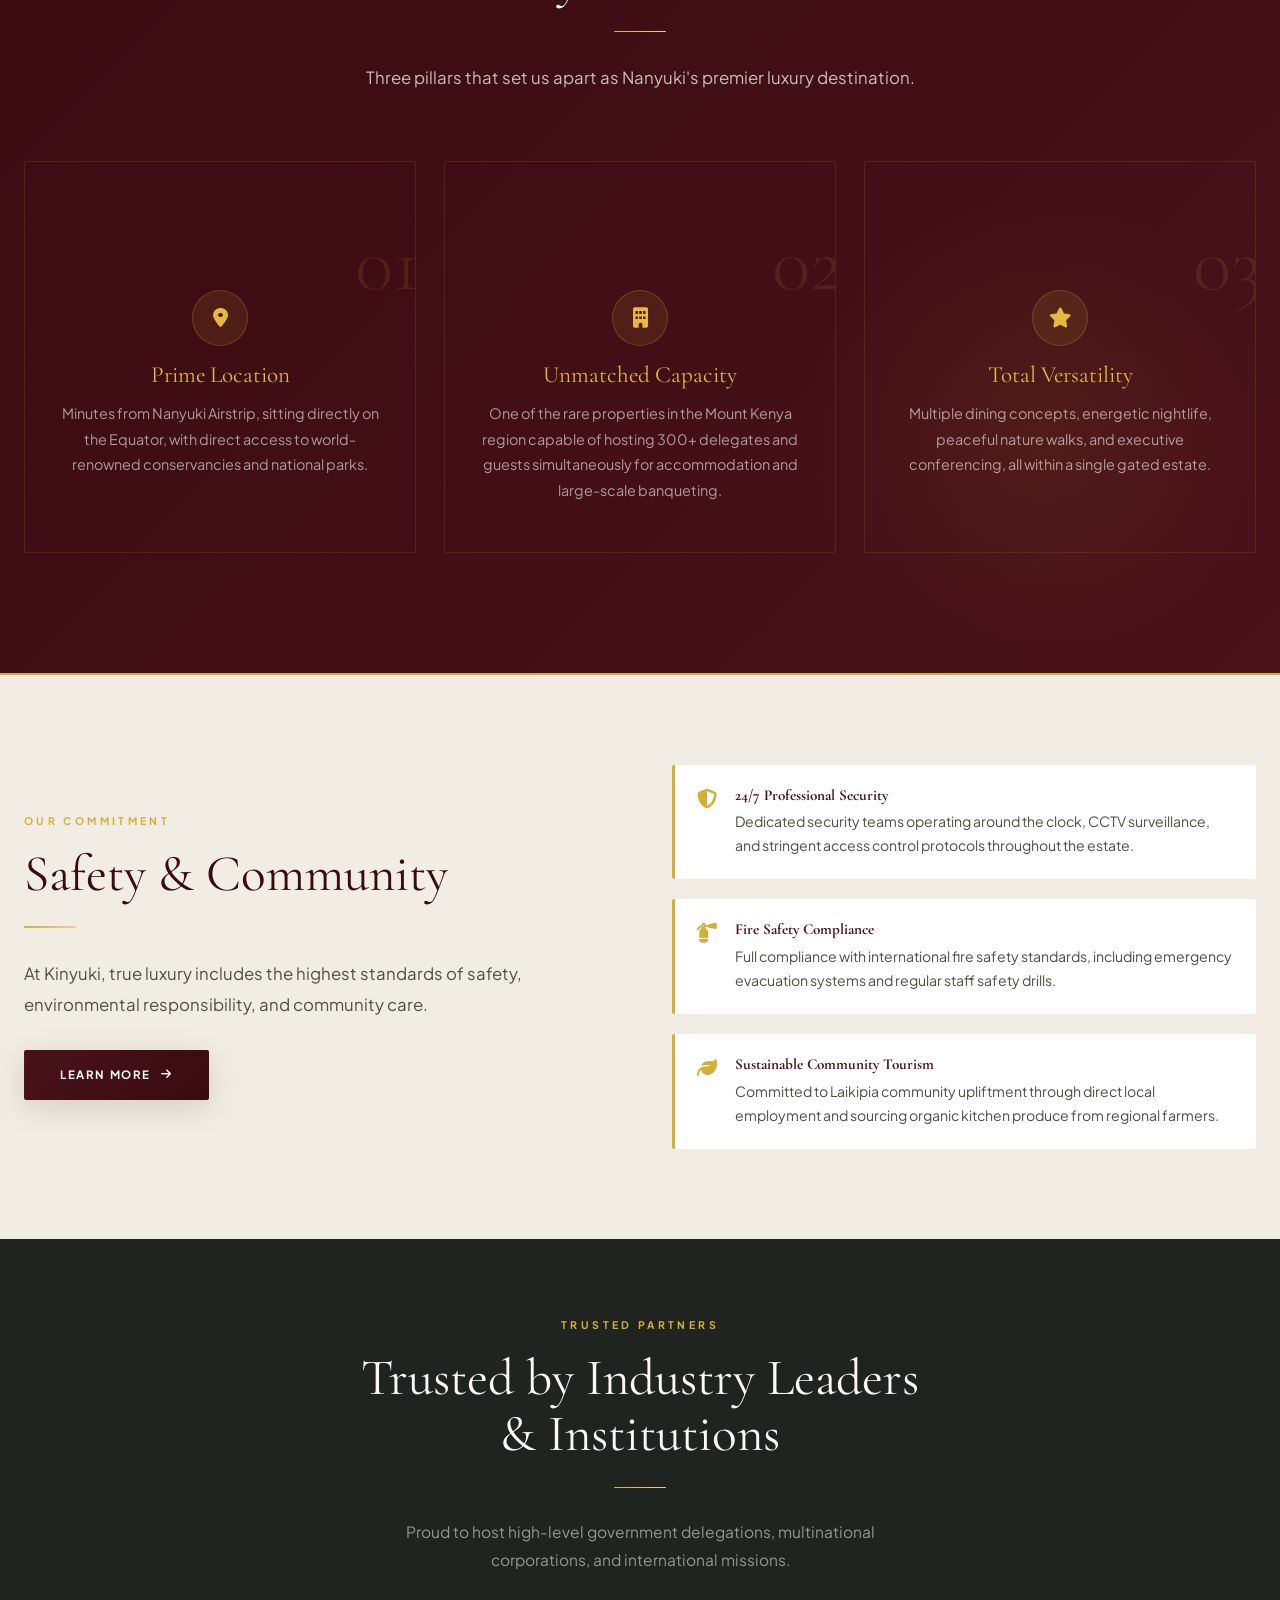
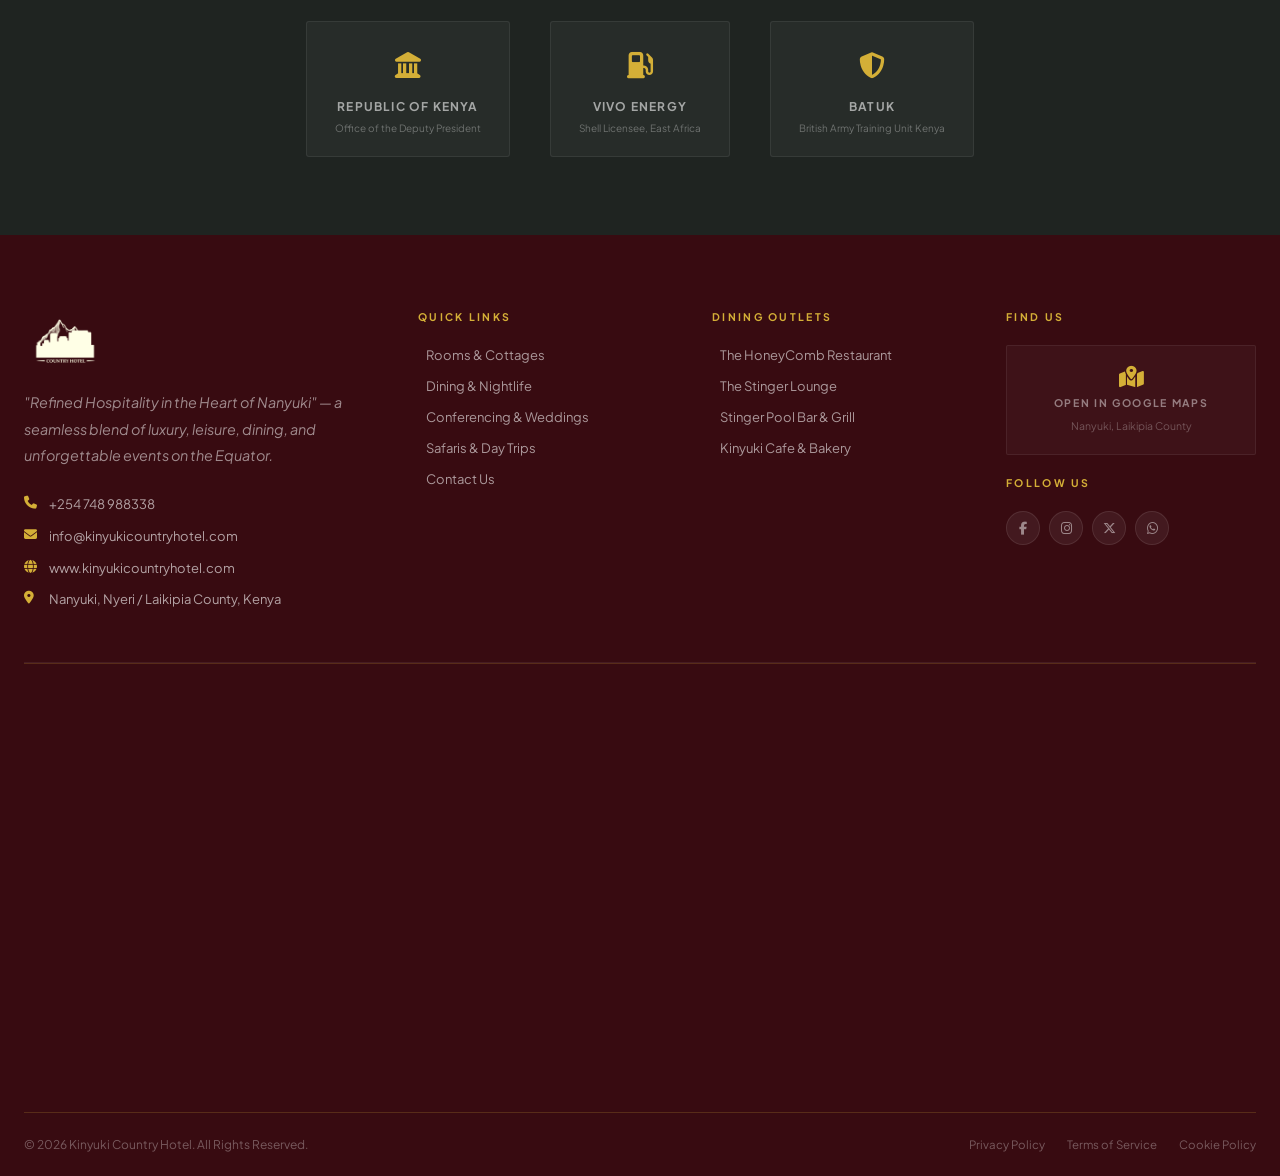
==== commit 0066d891: "refactor: update image sources to use Cloudinary URLs" ====
--- a/index.html
+++ b/index.html
@@ -126,7 +126,7 @@
 
         <div class="overview-image reveal reveal-delay-2">
           <div class="overview-img-wrap">
-            <img src="assets/images/hotel_exterior.png" alt="Kinyuki Country Hotel exterior facade, Nanyuki Kenya" />
+            <img src="https://res.cloudinary.com/o0dssxuo/image/upload/v1789916105/kinyuki_front.jpg" alt="Kinyuki Country Hotel exterior facade, Nanyuki Kenya" />
             <div class="overview-stats">
               <div class="stat">
                 <span class="stat-num">124</span>
@@ -216,7 +216,7 @@
         <div class="room-showcase reveal">
           <div class="room-image">
             <span class="room-badge">Deluxe &amp; Superior</span>
-            <img src="assets/images/deluxe_room.png" alt="Deluxe Room with Mount Kenya view at Kinyuki Hotel" />
+            <img src="https://res.cloudinary.com/o0dssxuo/image/upload/v1789916816/IMG_0017.jpg" alt="Deluxe Room with Mount Kenya view at Kinyuki Hotel" />
           </div>
           <div class="room-info">
             <div class="room-type-label">Guest Rooms</div>
@@ -318,7 +318,7 @@
 
       <div class="dining-outlets reveal">
         <div class="dining-card" onclick="navigateTo('dining.html')">
-          <img src="assets/images/honeycomb_restaurant.png" alt="The HoneyComb Restaurant interior, Kinyuki Hotel" />
+          <img src="https://res.cloudinary.com/o0dssxuo/image/upload/v1789916369/IMG_0104.jpg" alt="The HoneyComb Restaurant interior, Kinyuki Hotel" />
           <div class="dining-card-content">
             <div class="dining-card-tag">Fine Dining &nbsp;·&nbsp; 300+ Capacity</div>
             <h3>The HoneyComb Restaurant</h3>
@@ -388,7 +388,7 @@
           </a>
         </div>
         <div class="private-dining-image">
-          <img src="assets/images/honeycomb_restaurant.png" alt="Gourmet dining at Kinyuki Country Hotel" />
+          <img src="https://res.cloudinary.com/o0dssxuo/image/upload/v1789916628/IMG_2937.heic" alt="Gourmet dining at Kinyuki Country Hotel" />
         </div>
       </div>
     </div>
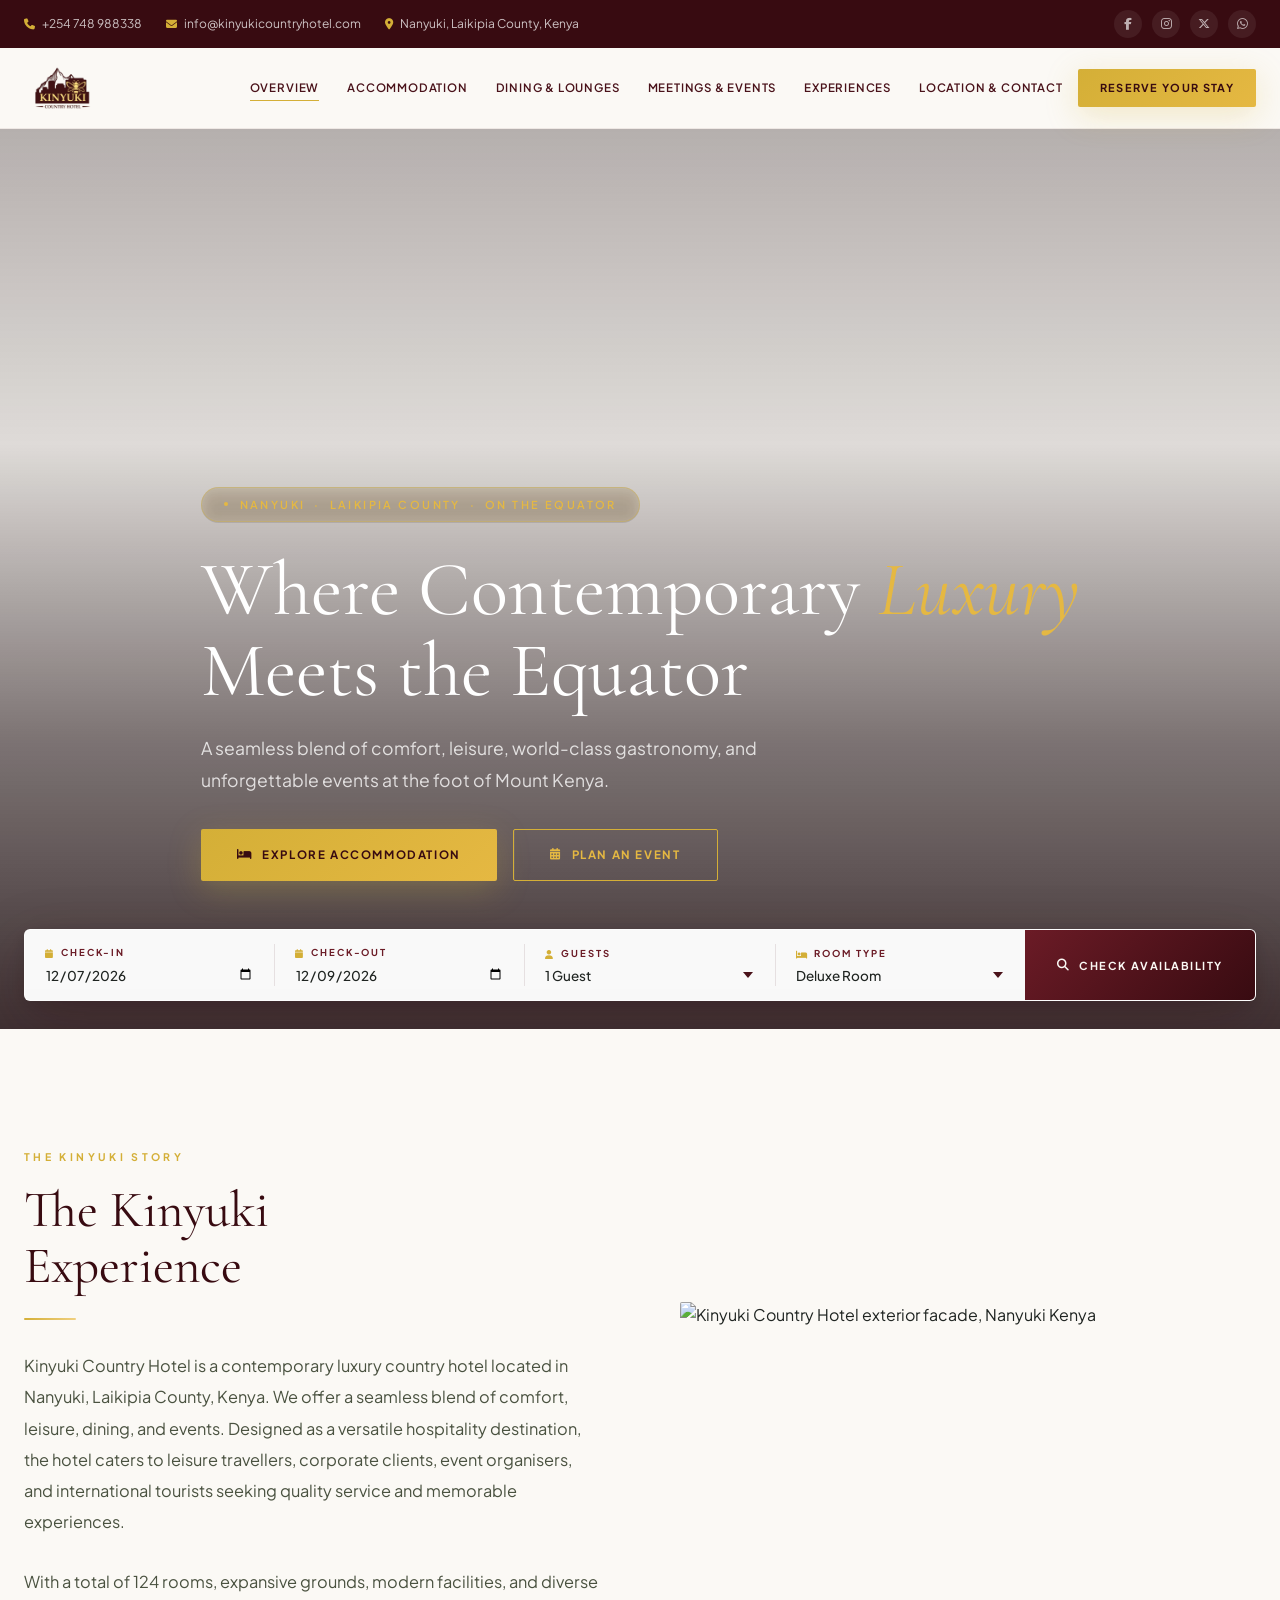
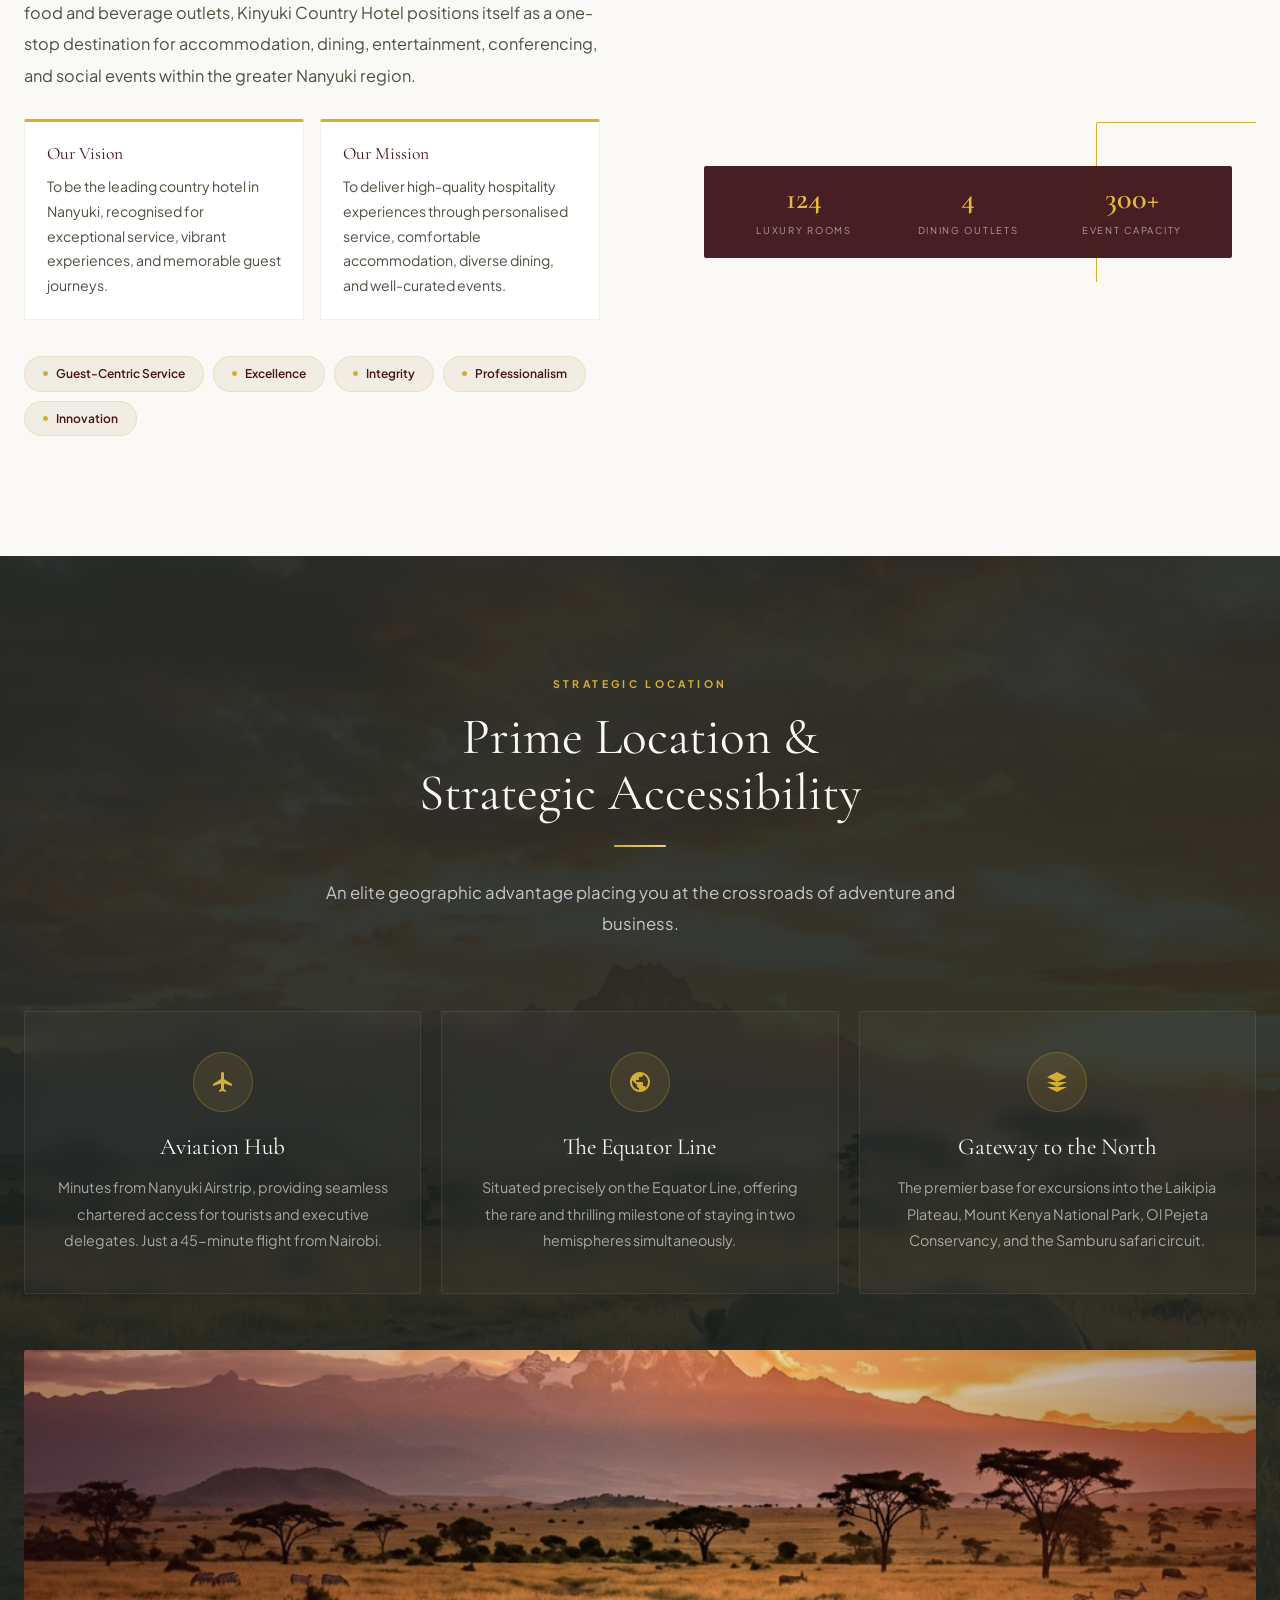
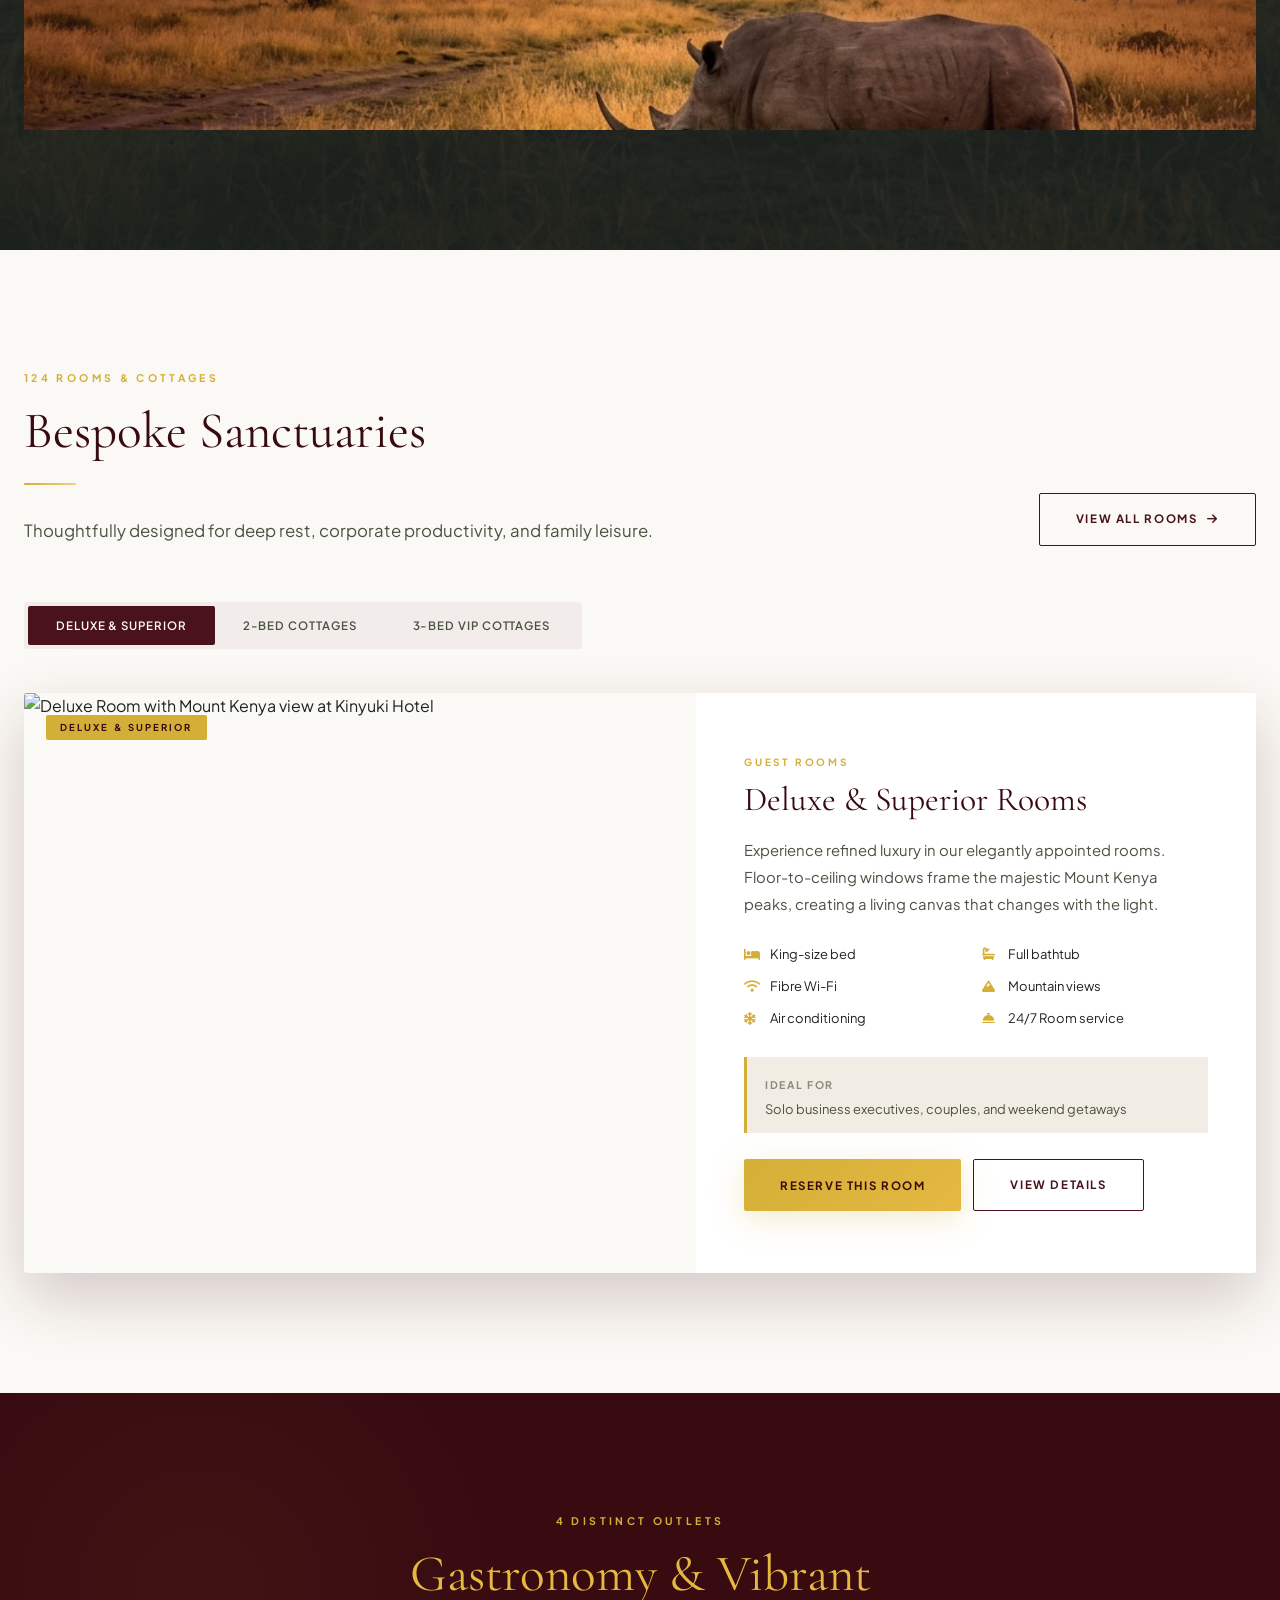
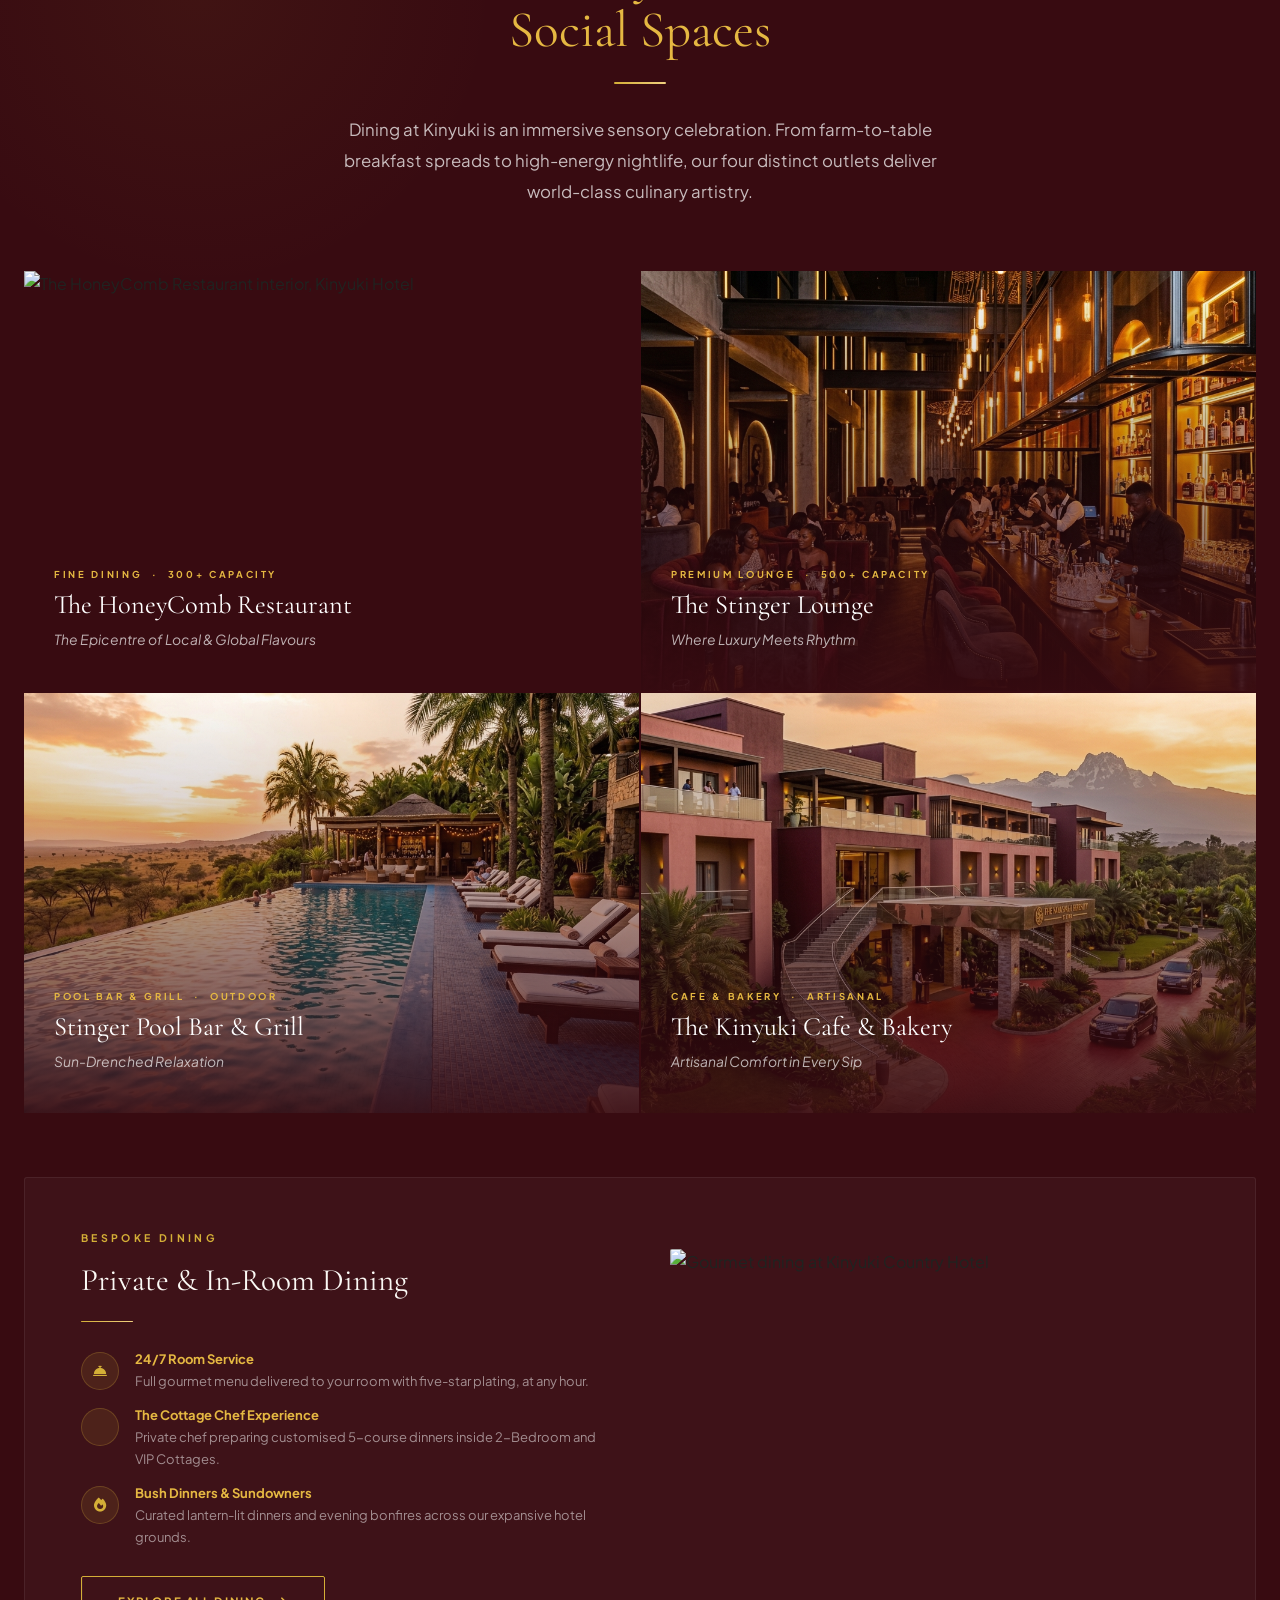
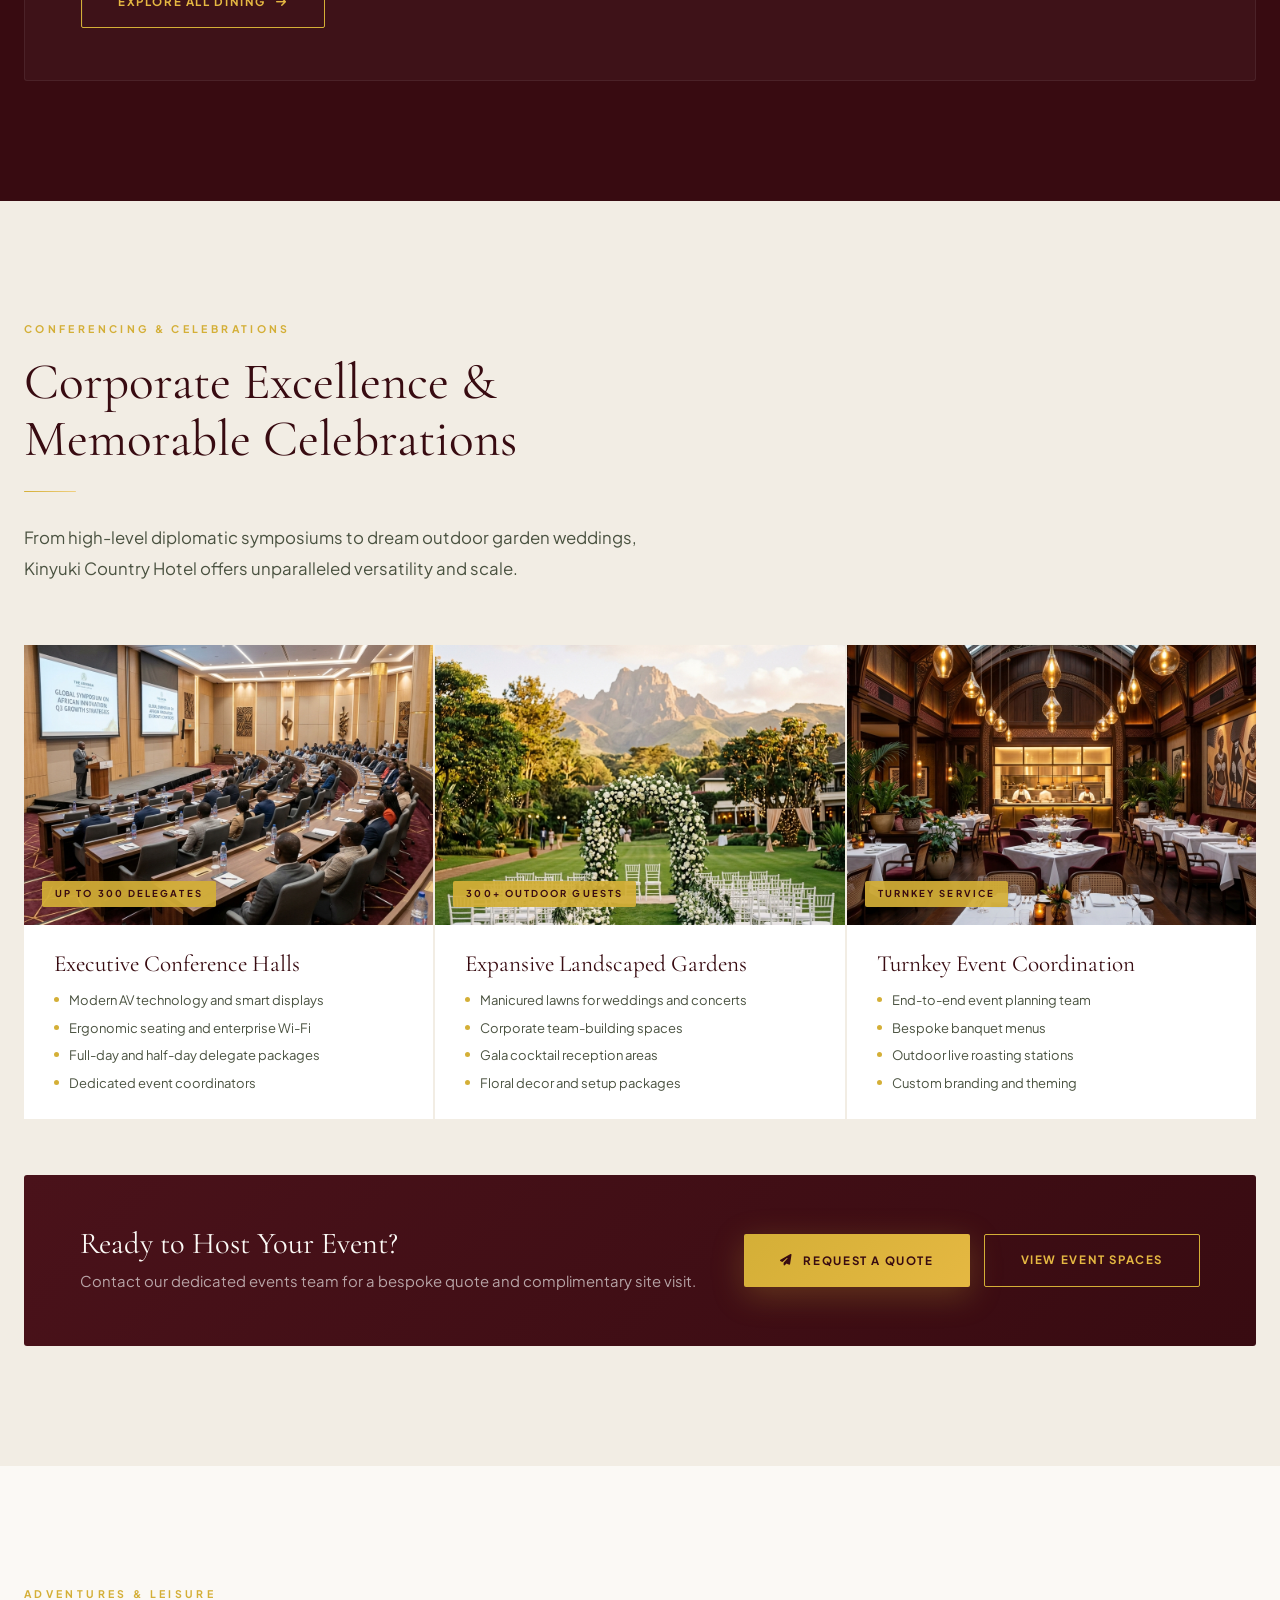
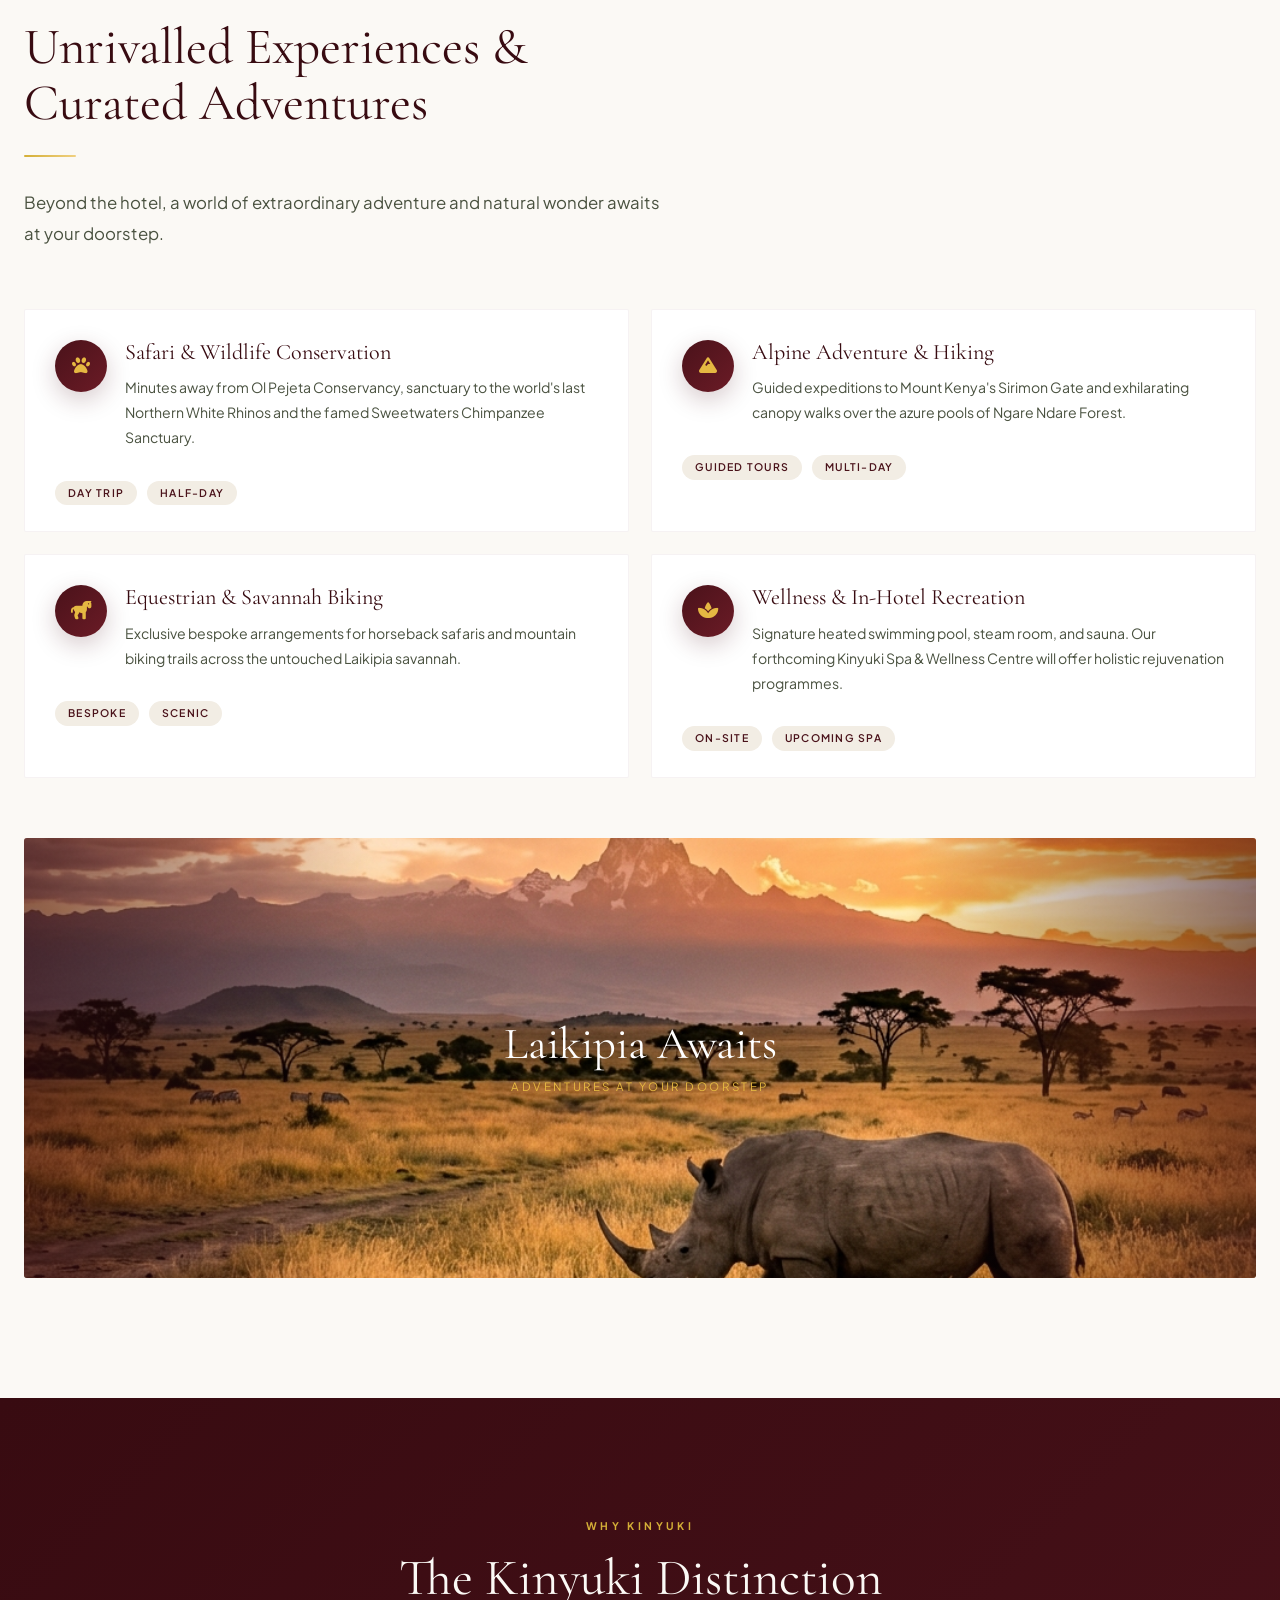
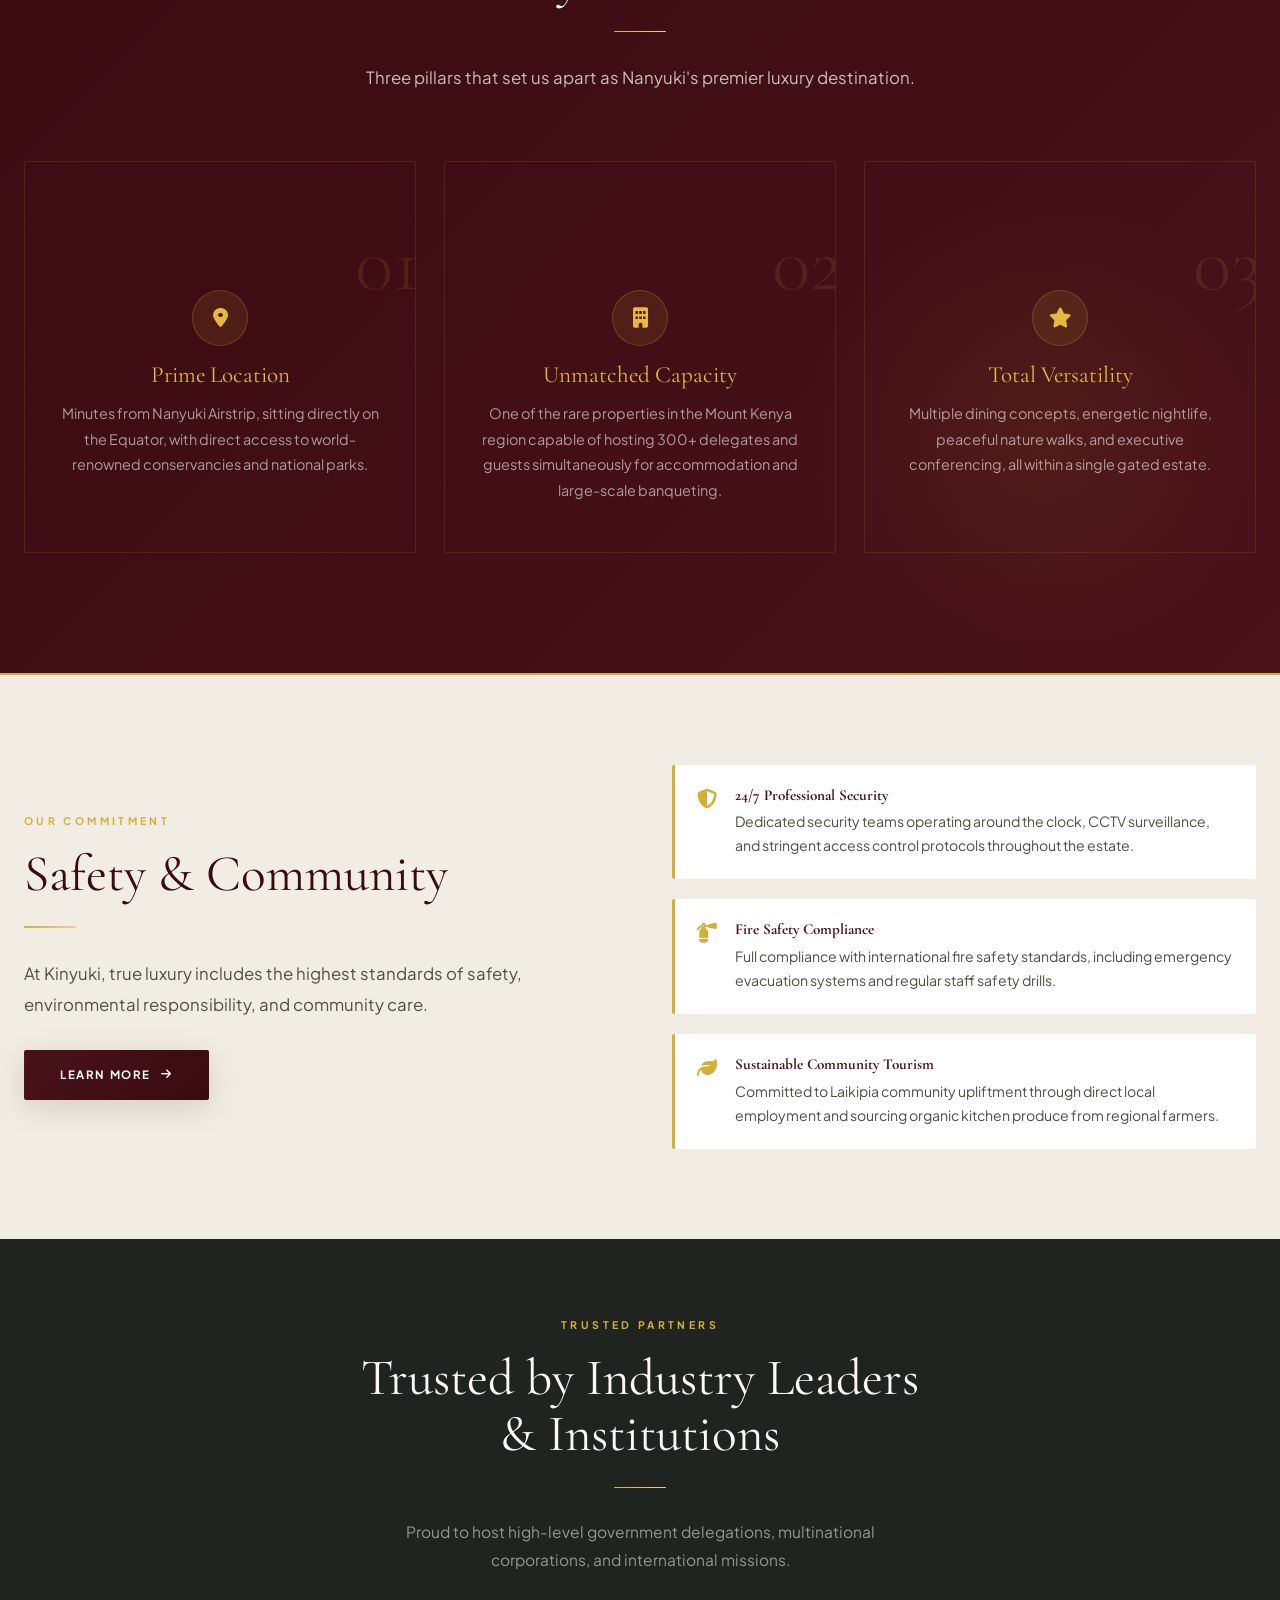
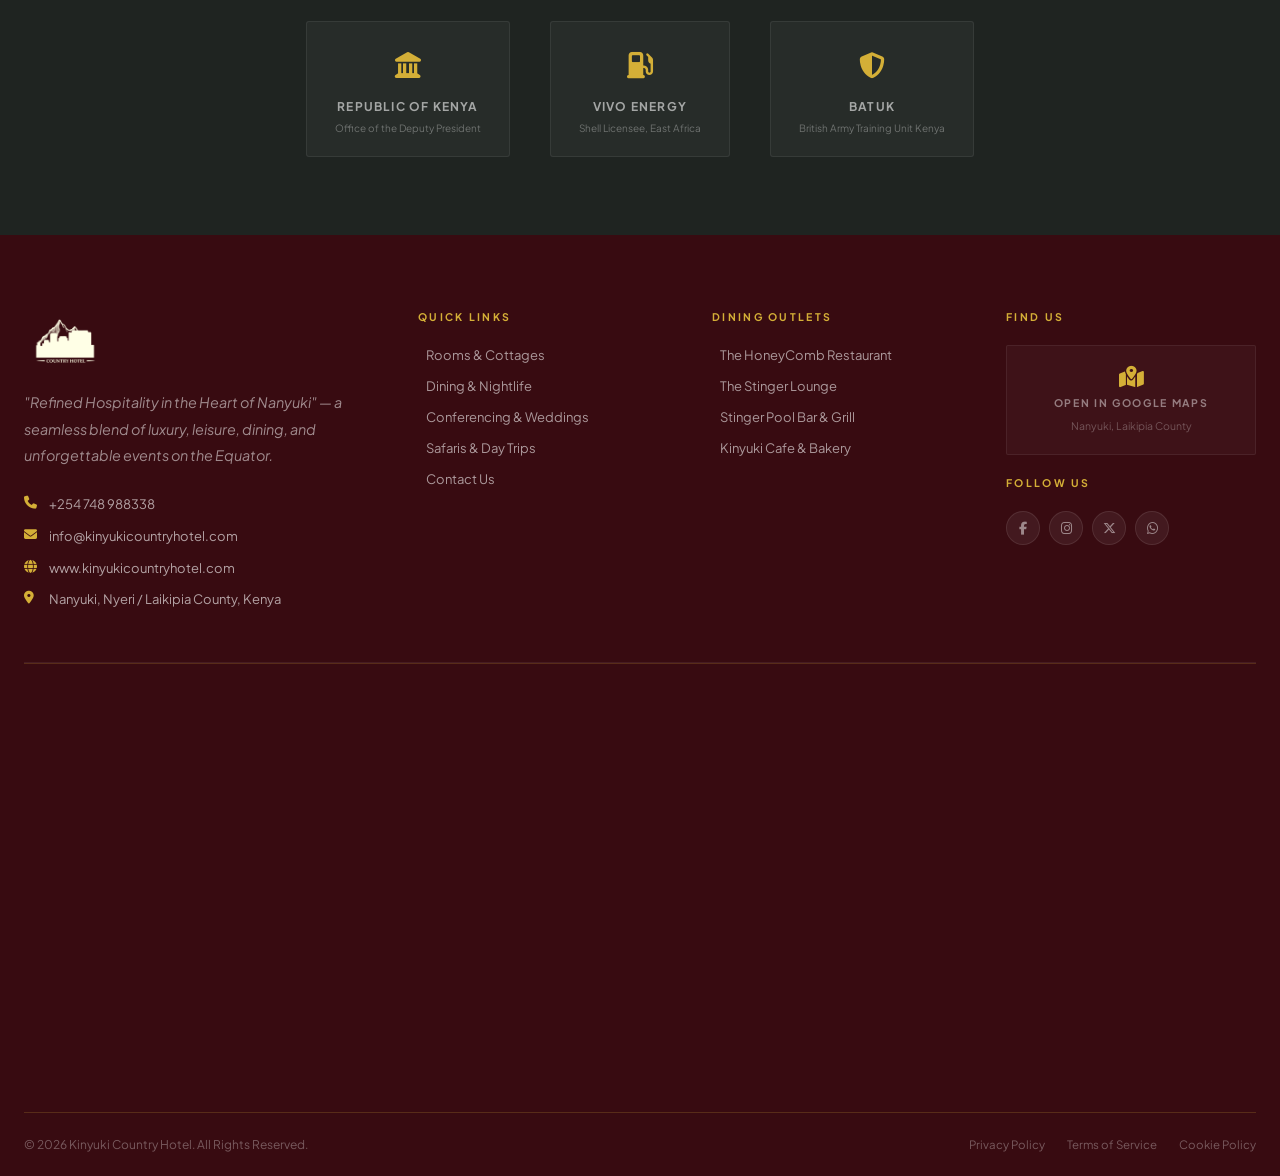
==== commit f3a74505: "feat: implement core design system styles and update index.html" ====
--- a/index.html
+++ b/index.html
@@ -48,9 +48,9 @@
       </div>
     </div>
 
-    <!-- Floating Horizontal Booking Bar -->
-    <div class="booking-bar" id="booking-bar">
-      <div class="booking-bar-inner">
+    <!-- Booking Bar — in-flow at the bottom of the hero flex column -->
+    <div class="hero-booking-wrap">
+      <div class="booking-bar-inner" id="booking-bar">
         <div class="booking-field">
           <label for="checkin"><i class="fa fa-calendar"></i> Check-In</label>
           <input type="date" id="checkin" name="checkin" />
--- a/css/styles.css
+++ b/css/styles.css
@@ -413,8 +413,7 @@
   min-height: 100vh;
   display: flex;
   flex-direction: column;
-  justify-content: flex-end;
-  overflow: hidden;
+  overflow: hidden; /* safe — bg has own overflow:hidden; booking bar is in-flow, not absolute */
 }
 .hero-bg {
   position: absolute;
@@ -427,7 +426,6 @@
   position: absolute;
   top: 50%;
   left: 50%;
-  /* 16:9 ratio: whichever dimension is smaller, scale so the other fills */
   width: 100vw;
   height: 56.25vw; /* 16:9 at viewport width */
   min-height: 100vh;
@@ -450,13 +448,14 @@
   z-index: 1;
 }
 
+/* hero-content grows to fill available space, pushes booking wrap to bottom */
 .hero-content {
   position: relative;
   z-index: 2;
-  padding: 60px 0 0;
-}
-.hero-content .container {
-  padding-bottom: 120px; /* leave room for the floating booking bar */
+  flex: 1;
+  display: flex;
+  align-items: flex-end;
+  padding: 80px 0 48px;
 }
 
 .hero-badge {
@@ -512,37 +511,42 @@
   animation: fadeUp 1s 0.45s ease both;
 }
 
-/* ── Floating Booking Bar ── */
-.booking-bar {
-  position: absolute;
-  bottom: 28px;
-  left: 50%;
-  transform: translateX(-50%);
+/* ── Booking Bar wrap — in-flow flex child, sits at bottom of hero ── */
+.hero-booking-wrap {
+  position: relative;
   z-index: 10;
-  width: calc(100% - 48px);
-  max-width: 1160px;
-  animation: fadeUp 1s 0.65s ease both;
-}
+  padding: 0 24px 28px;
+  width: 100%;
+  animation: fadeUp 1s 0.60s ease both;
+}
+
+/* The actual pill/card */
 .booking-bar-inner {
   display: flex;
   align-items: stretch;
-  background: rgba(255, 255, 255, 0.96);
+  background: rgba(255, 255, 255, 0.97);
   backdrop-filter: blur(20px);
   -webkit-backdrop-filter: blur(20px);
   border-radius: 6px;
   box-shadow: 0 20px 60px rgba(56,11,17,0.32), 0 4px 16px rgba(0,0,0,0.12);
   overflow: hidden;
-  border: 1px solid rgba(255,255,255,0.70);
-}
-.booking-bar .booking-field {
+  border: 1px solid rgba(255,255,255,0.80);
+  max-width: 1272px; /* matches container minus padding */
+  margin: 0 auto;
+  width: 100%;
+  min-height: 72px;
+}
+
+.booking-field {
   flex: 1;
   padding: 14px 20px;
   display: flex;
   flex-direction: column;
+  justify-content: center;
   gap: 5px;
   min-width: 0;
 }
-.booking-bar .booking-field label {
+.booking-field label {
   display: flex;
   align-items: center;
   gap: 6px;
@@ -553,12 +557,12 @@
   color: var(--burgundy-mid);
   white-space: nowrap;
 }
-.booking-bar .booking-field label i {
+.booking-field label i {
   font-size: 9px;
   color: var(--gold);
 }
-.booking-bar .booking-field input,
-.booking-bar .booking-field select {
+.booking-field input,
+.booking-field select {
   width: 100%;
   border: none;
   outline: none;
@@ -572,7 +576,7 @@
   appearance: none;
   -webkit-appearance: none;
 }
-.booking-bar .booking-field select {
+.booking-field select {
   background-image: url("data:image/svg+xml,%3Csvg xmlns='http://www.w3.org/2000/svg' width='10' height='6'%3E%3Cpath d='M0 0l5 6 5-6z' fill='%234A121A'/%3E%3C/svg%3E");
   background-repeat: no-repeat;
   background-position: right 2px center;
@@ -587,19 +591,21 @@
 .booking-bar-btn {
   display: flex;
   align-items: center;
-  gap: 10px;
+  justify-content: center;
+  gap: 9px;
   padding: 0 32px;
   background: linear-gradient(135deg, var(--burgundy-mid), var(--burgundy-deep));
   color: var(--cream);
   font-family: var(--font-sans);
   font-size: 11px;
   font-weight: 700;
-  letter-spacing: 0.16em;
+  letter-spacing: 0.14em;
   text-transform: uppercase;
   border: none;
   cursor: pointer;
   white-space: nowrap;
   flex-shrink: 0;
+  min-width: 168px;
   transition: all var(--transition-smooth);
 }
 .booking-bar-btn i { font-size: 12px; }
@@ -1616,7 +1622,7 @@
   .gallery-grid { grid-template-columns: 1fr 1fr; }
   .gallery-item:nth-child(3n+1) { grid-row: auto; }
   .gallery-item:nth-child(3n+1) .gallery-img-wrap { min-height: 218px; }
-  .booking-bar { bottom: 20px; width: calc(100% - 32px); }
+  .hero-booking-wrap { padding: 0 16px 20px; }
   .top-bar .container { flex-direction: column; gap: 7px; }
   .room-full-card { grid-template-columns: 1fr; direction: ltr !important; }
   .room-full-card:nth-child(even) > * { direction: ltr !important; }
@@ -1639,20 +1645,12 @@
 }
 
 @media (max-width: 768px) {
-  .booking-bar {
-    position: relative;
-    bottom: auto;
-    left: auto;
-    transform: none;
-    width: 100%;
-    border-radius: 0;
-    animation: none;
-  }
+  .hero-booking-wrap { padding: 0 0 0; }
   .booking-bar-inner {
     flex-direction: column;
     border-radius: 0;
   }
-  .booking-bar .booking-field {
+  .booking-field {
     padding: 13px 20px;
     border-bottom: 1px solid rgba(74,18,26,0.07);
   }
@@ -1663,26 +1661,18 @@
     padding: 18px;
     font-size: 12px;
     letter-spacing: 0.18em;
+    min-width: unset;
   }
-  .hero-content .container { padding-bottom: 48px; }
 }
 
 @media (max-width: 600px) {
   :root { --section-py: 60px; }
-  .booking-bar {
-    position: relative;
-    bottom: auto;
-    left: auto;
-    transform: none;
-    width: 100%;
-    margin-top: -1px;
-  }
+  .hero-booking-wrap { padding: 0; }
   .booking-bar-inner {
     flex-direction: column;
-    border-radius: 0 0 6px 6px;
-    border-top: 1px solid rgba(74,18,26,0.08);
+    border-radius: 0;
   }
-  .booking-bar .booking-field {
+  .booking-field {
     padding: 12px 18px;
     border-bottom: 1px solid rgba(74,18,26,0.07);
   }
@@ -1692,6 +1682,7 @@
     justify-content: center;
     padding: 18px;
     font-size: 12px;
+    min-width: unset;
   }
   .form-row { grid-template-columns: 1fr; }
   .footer-main { grid-template-columns: 1fr; }
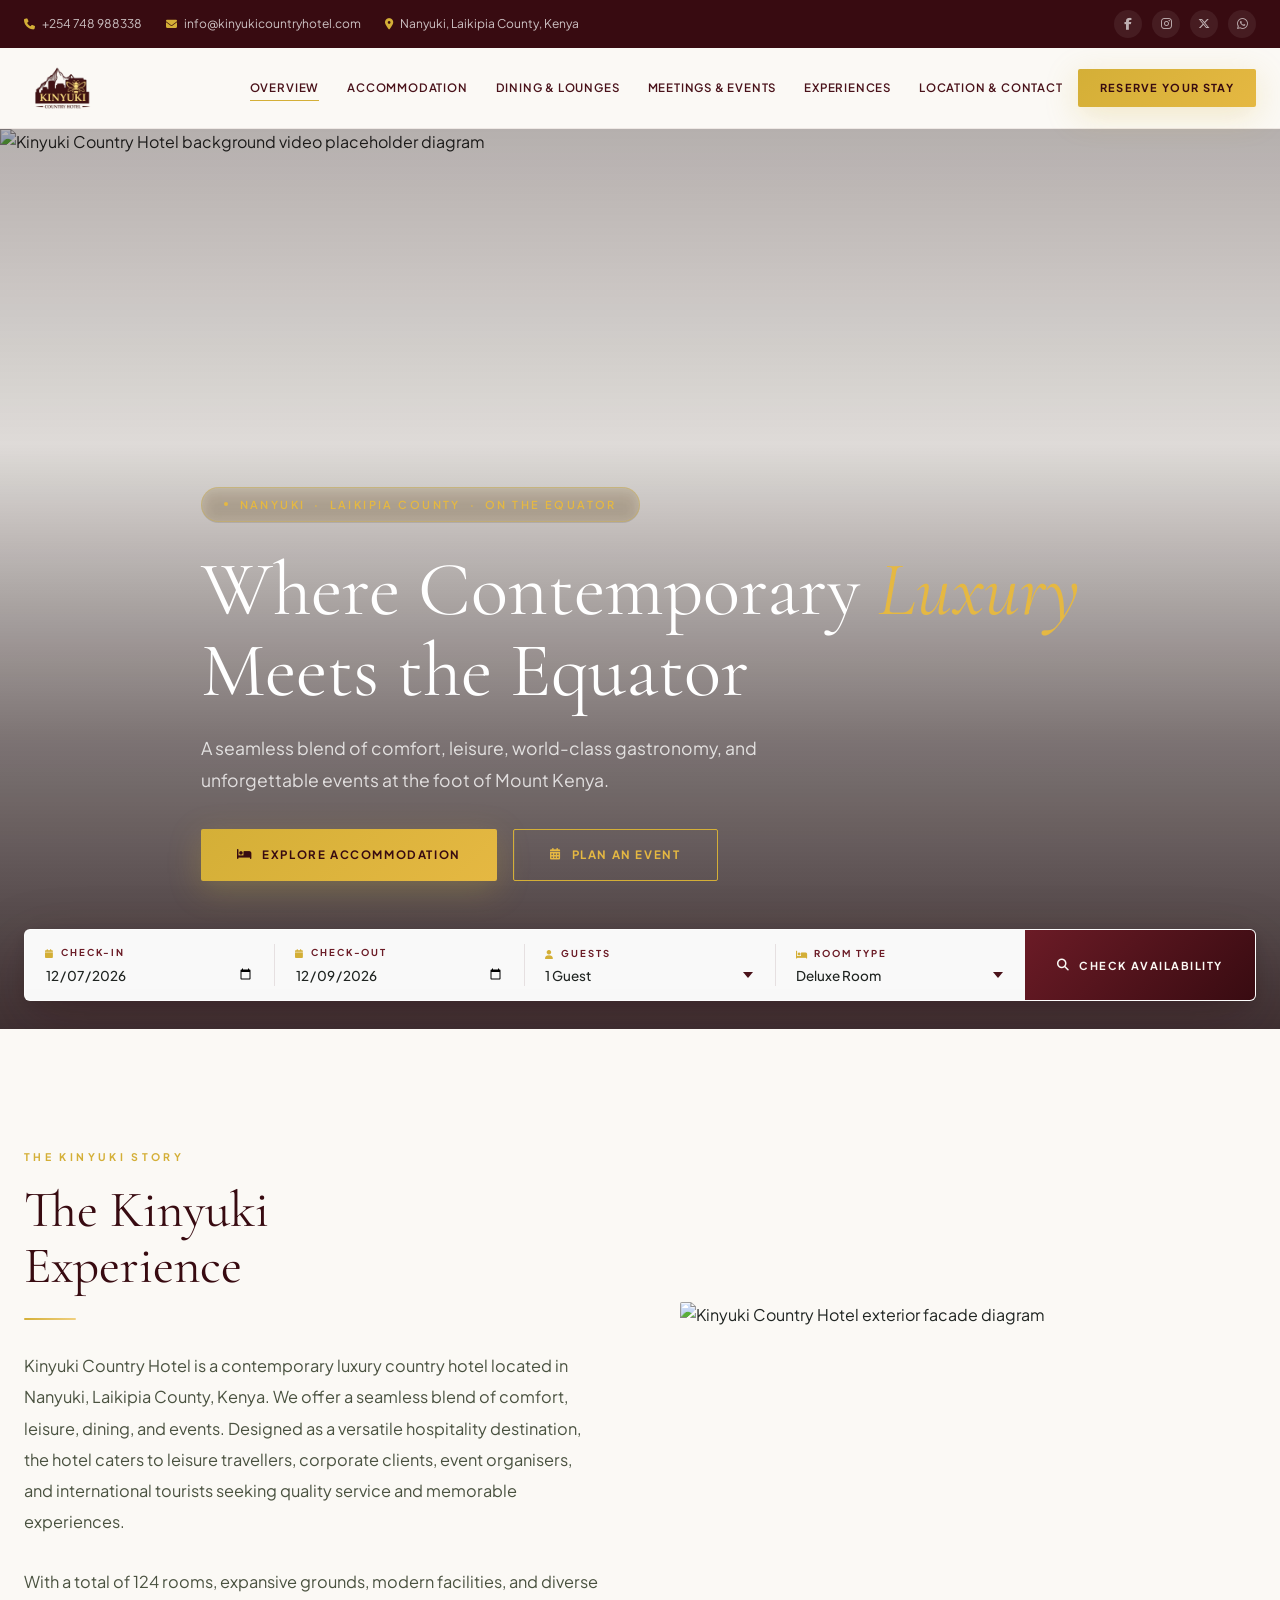
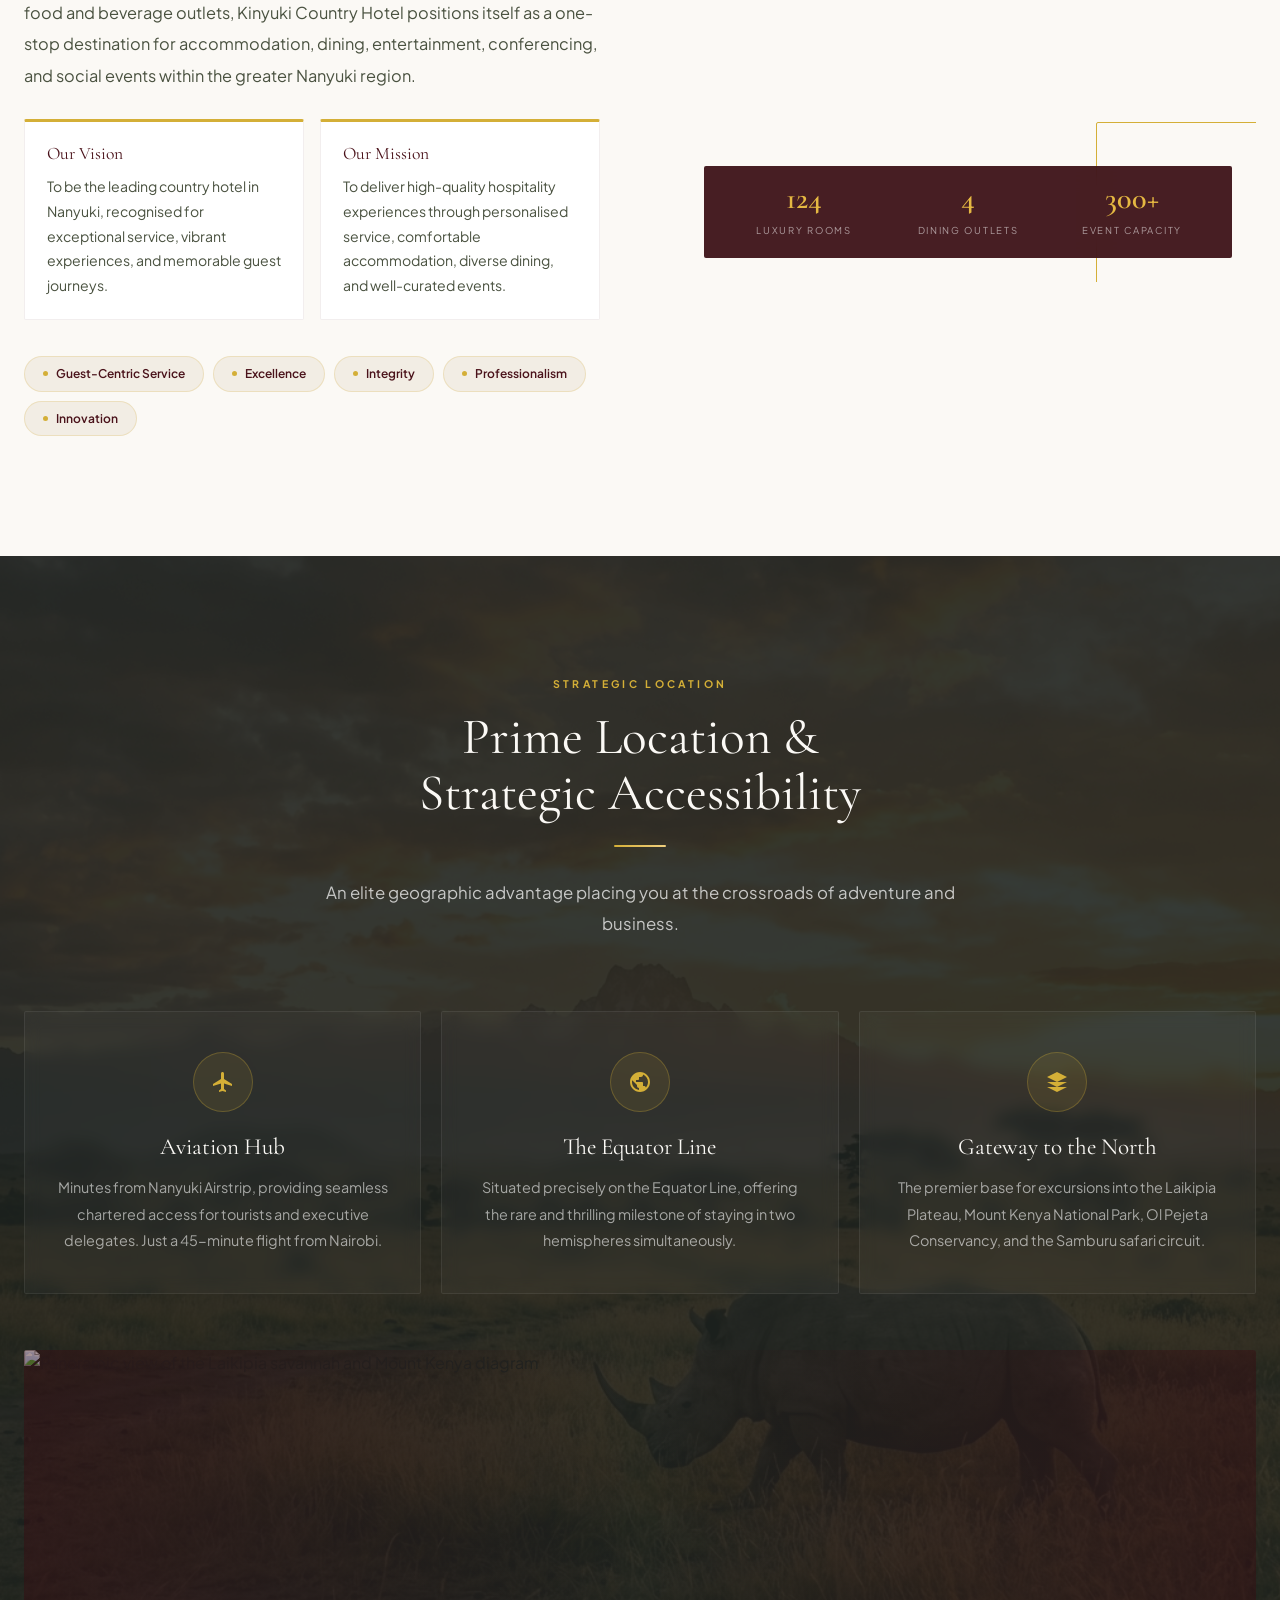
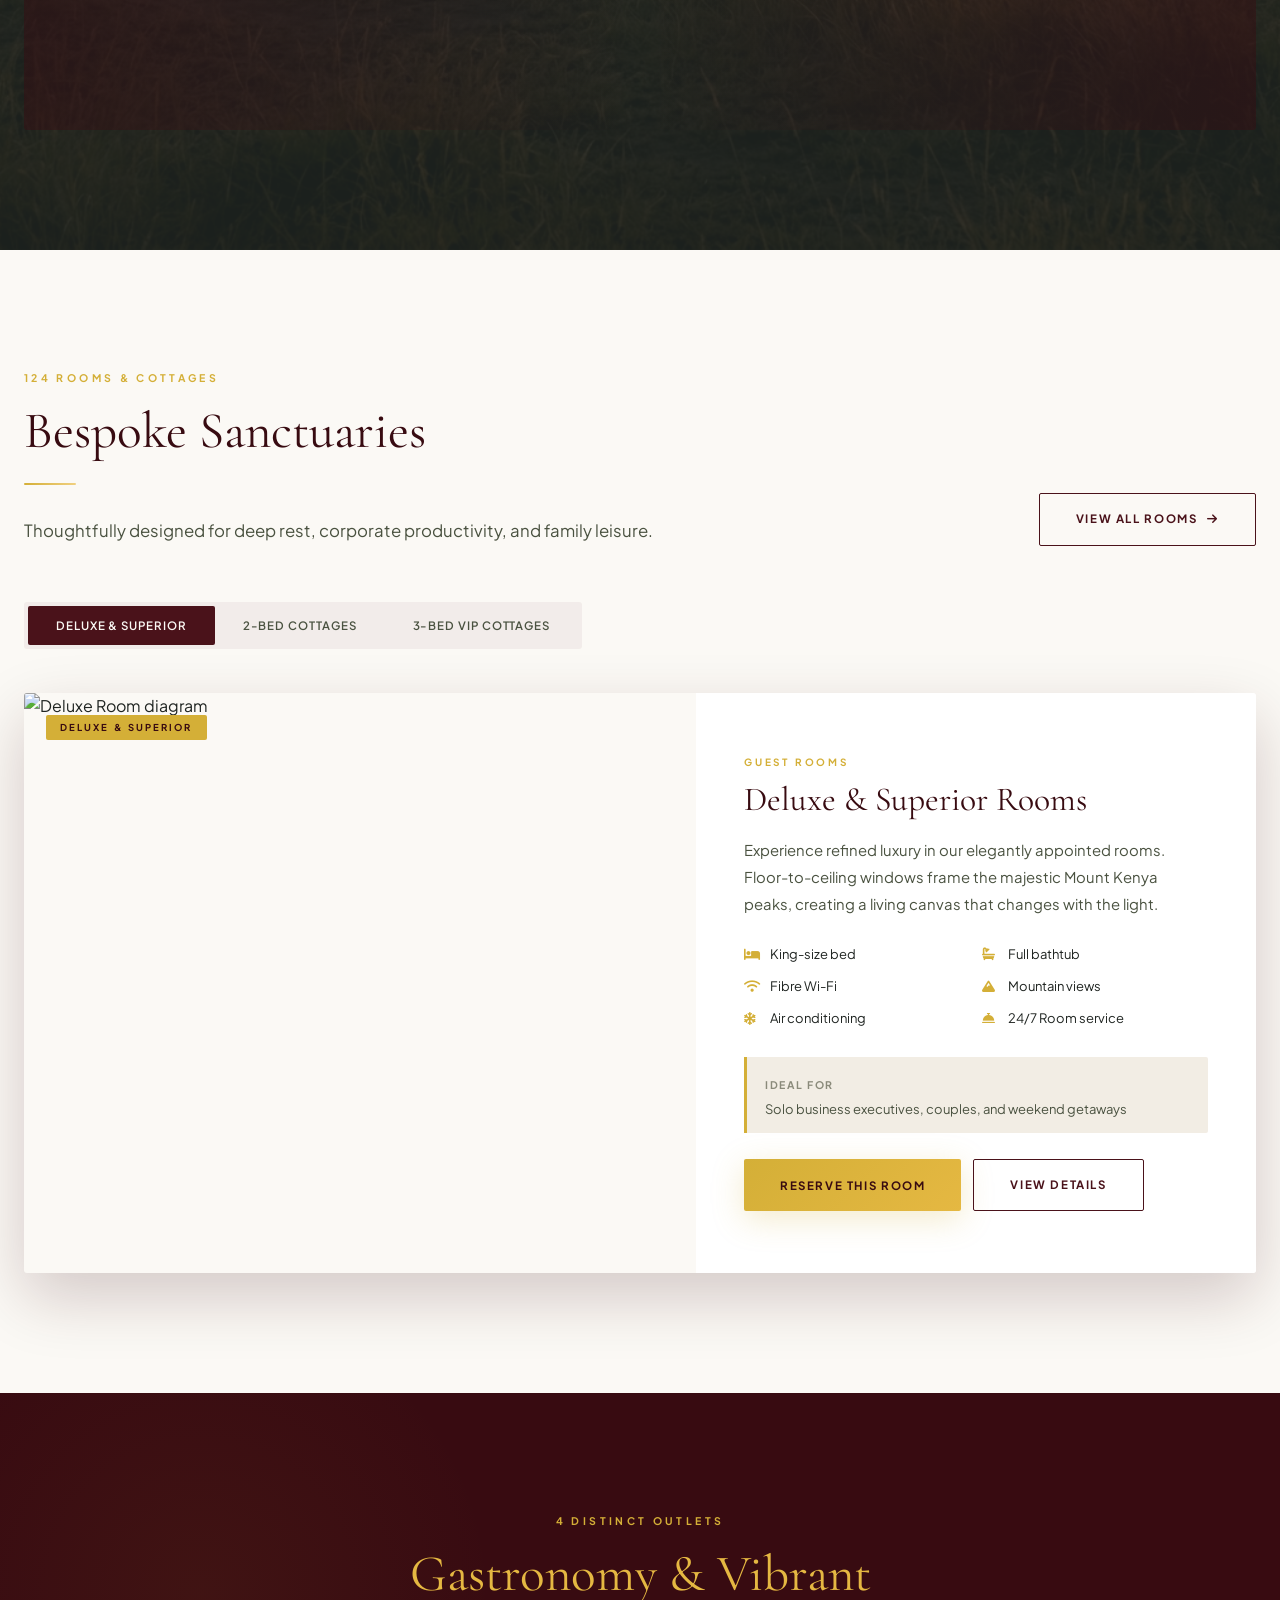
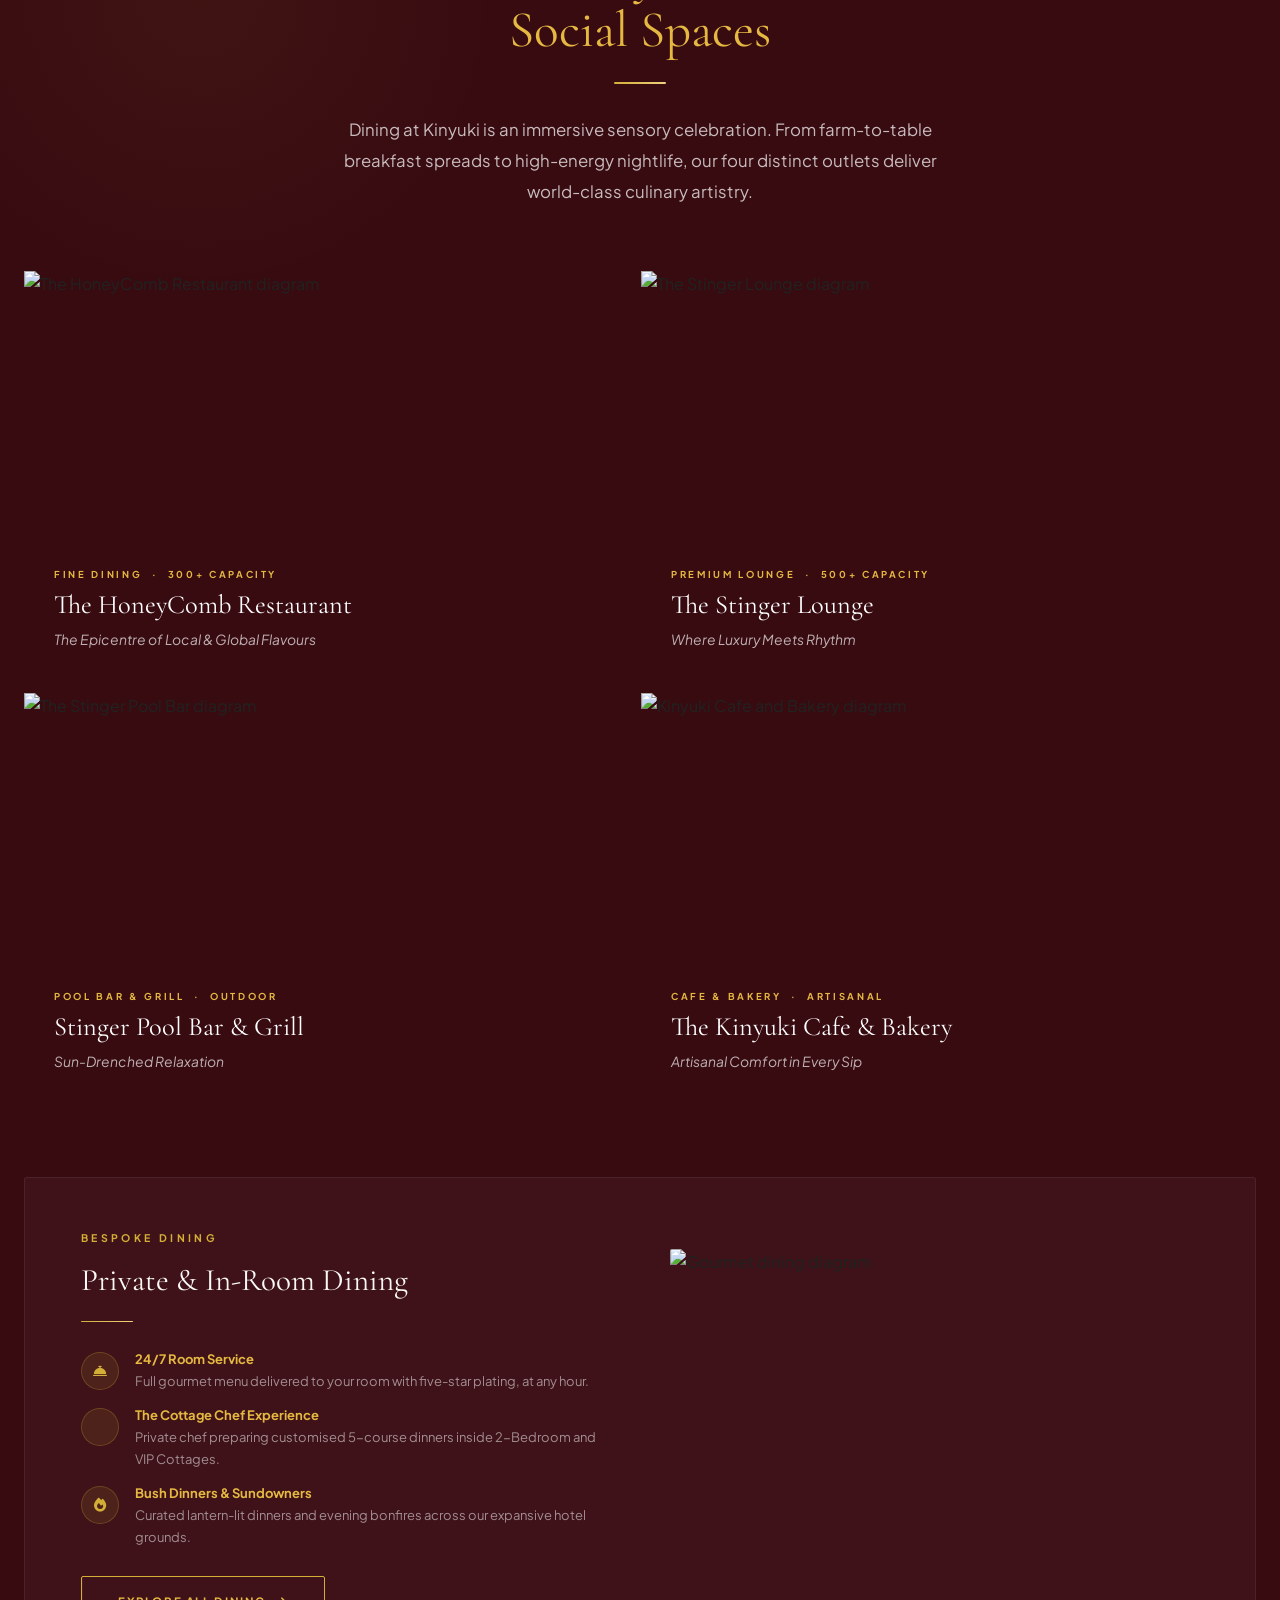
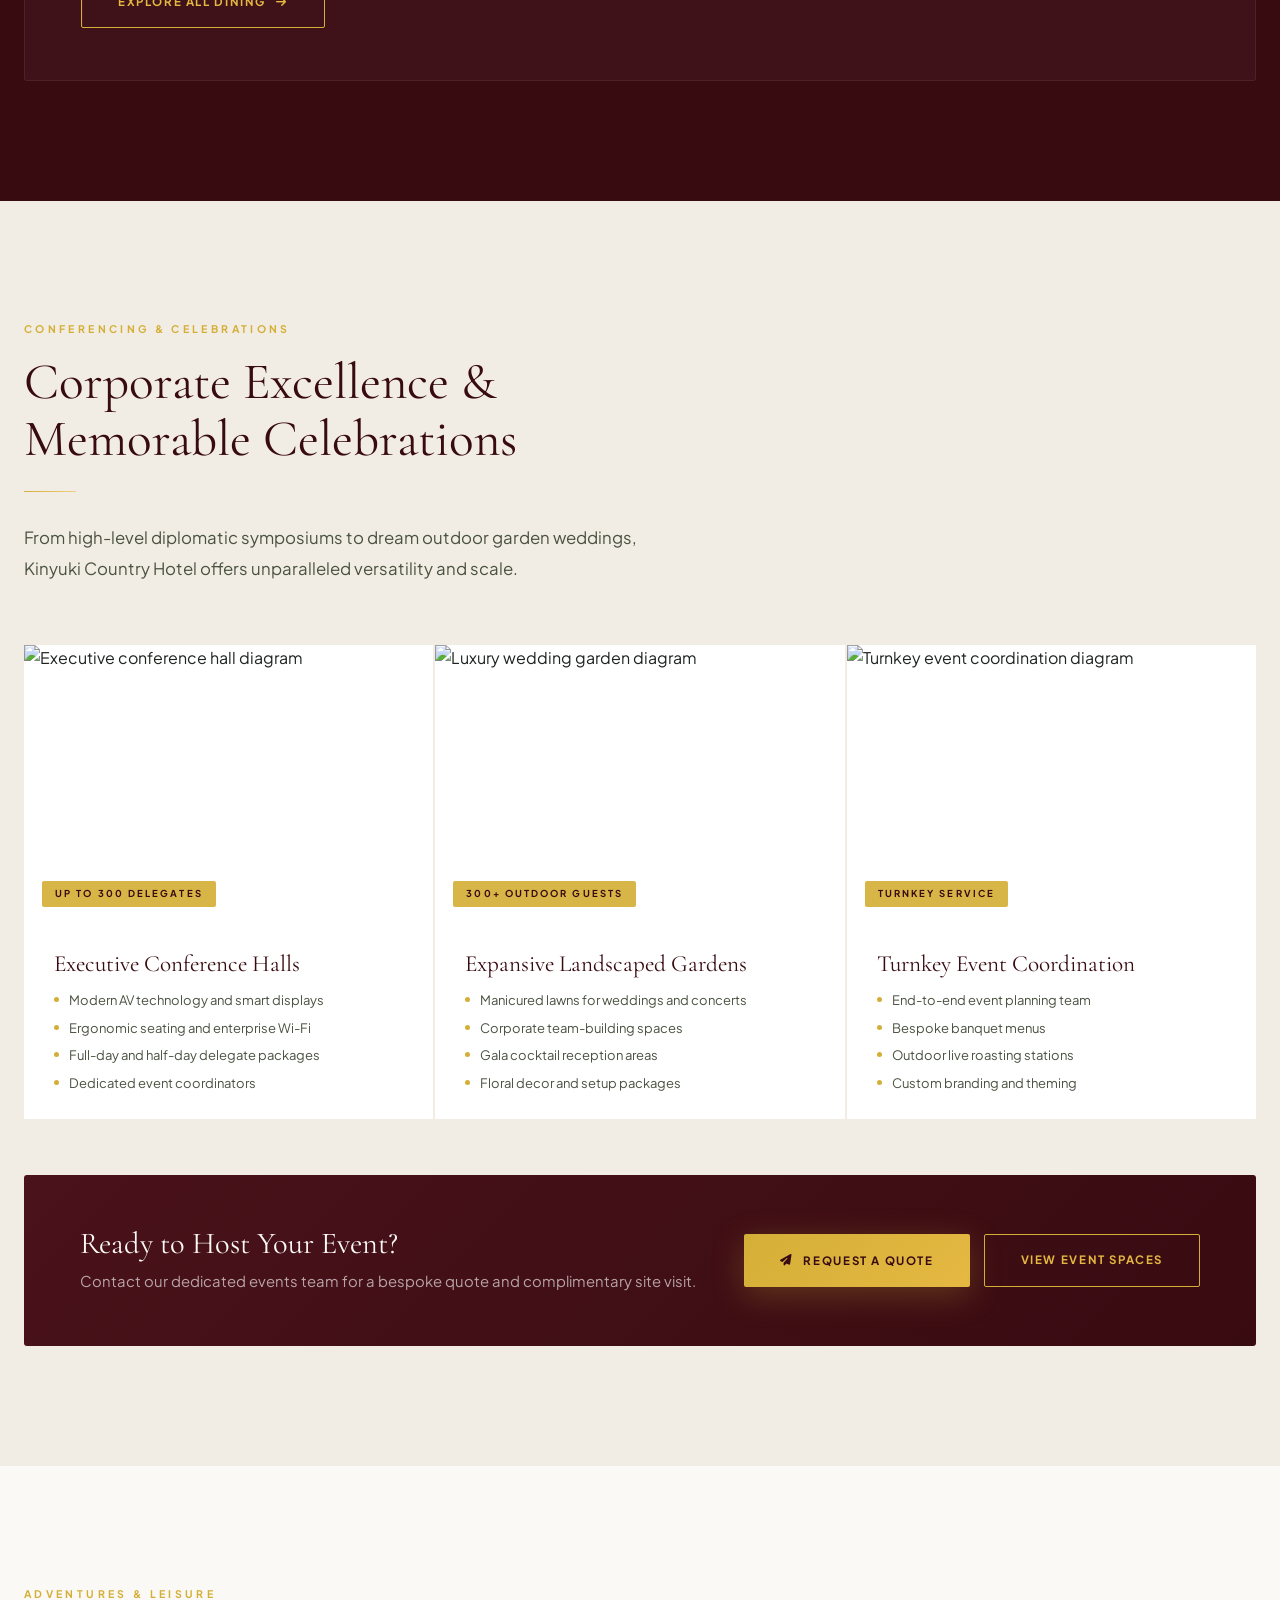
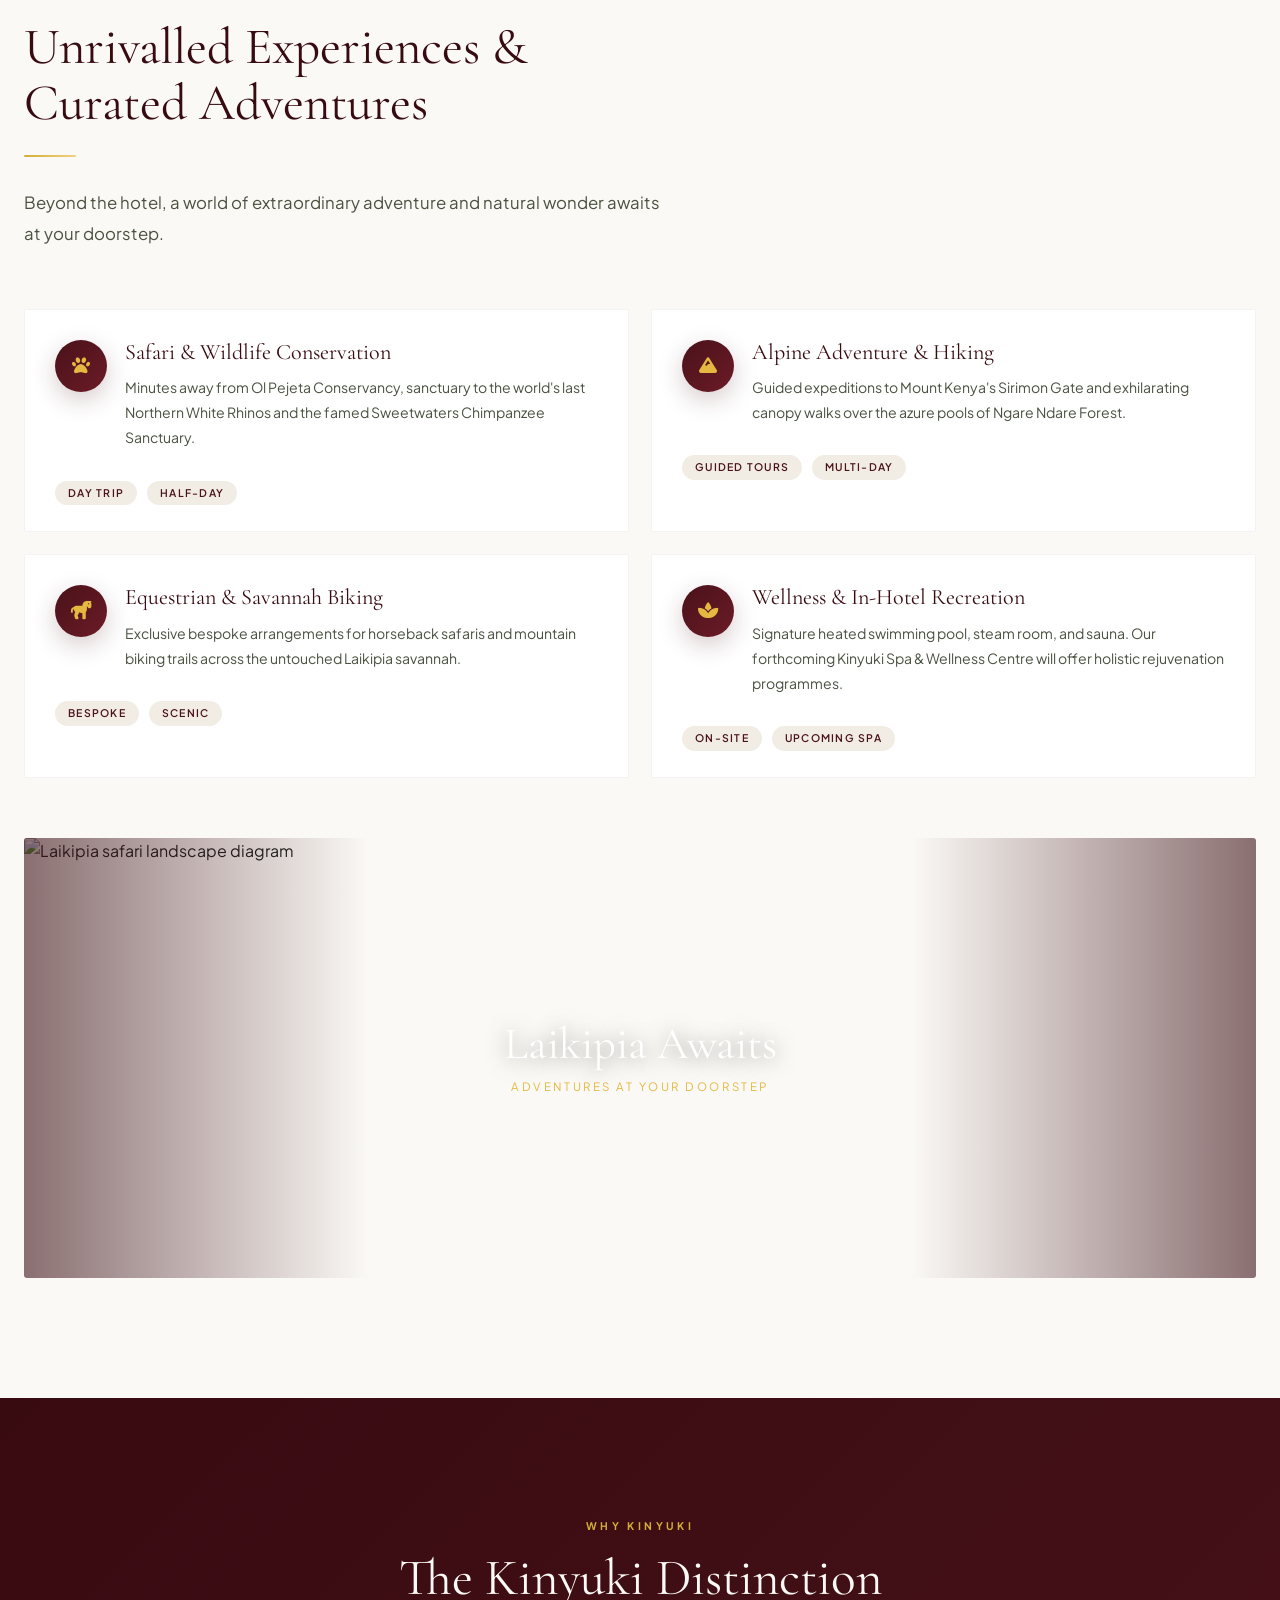
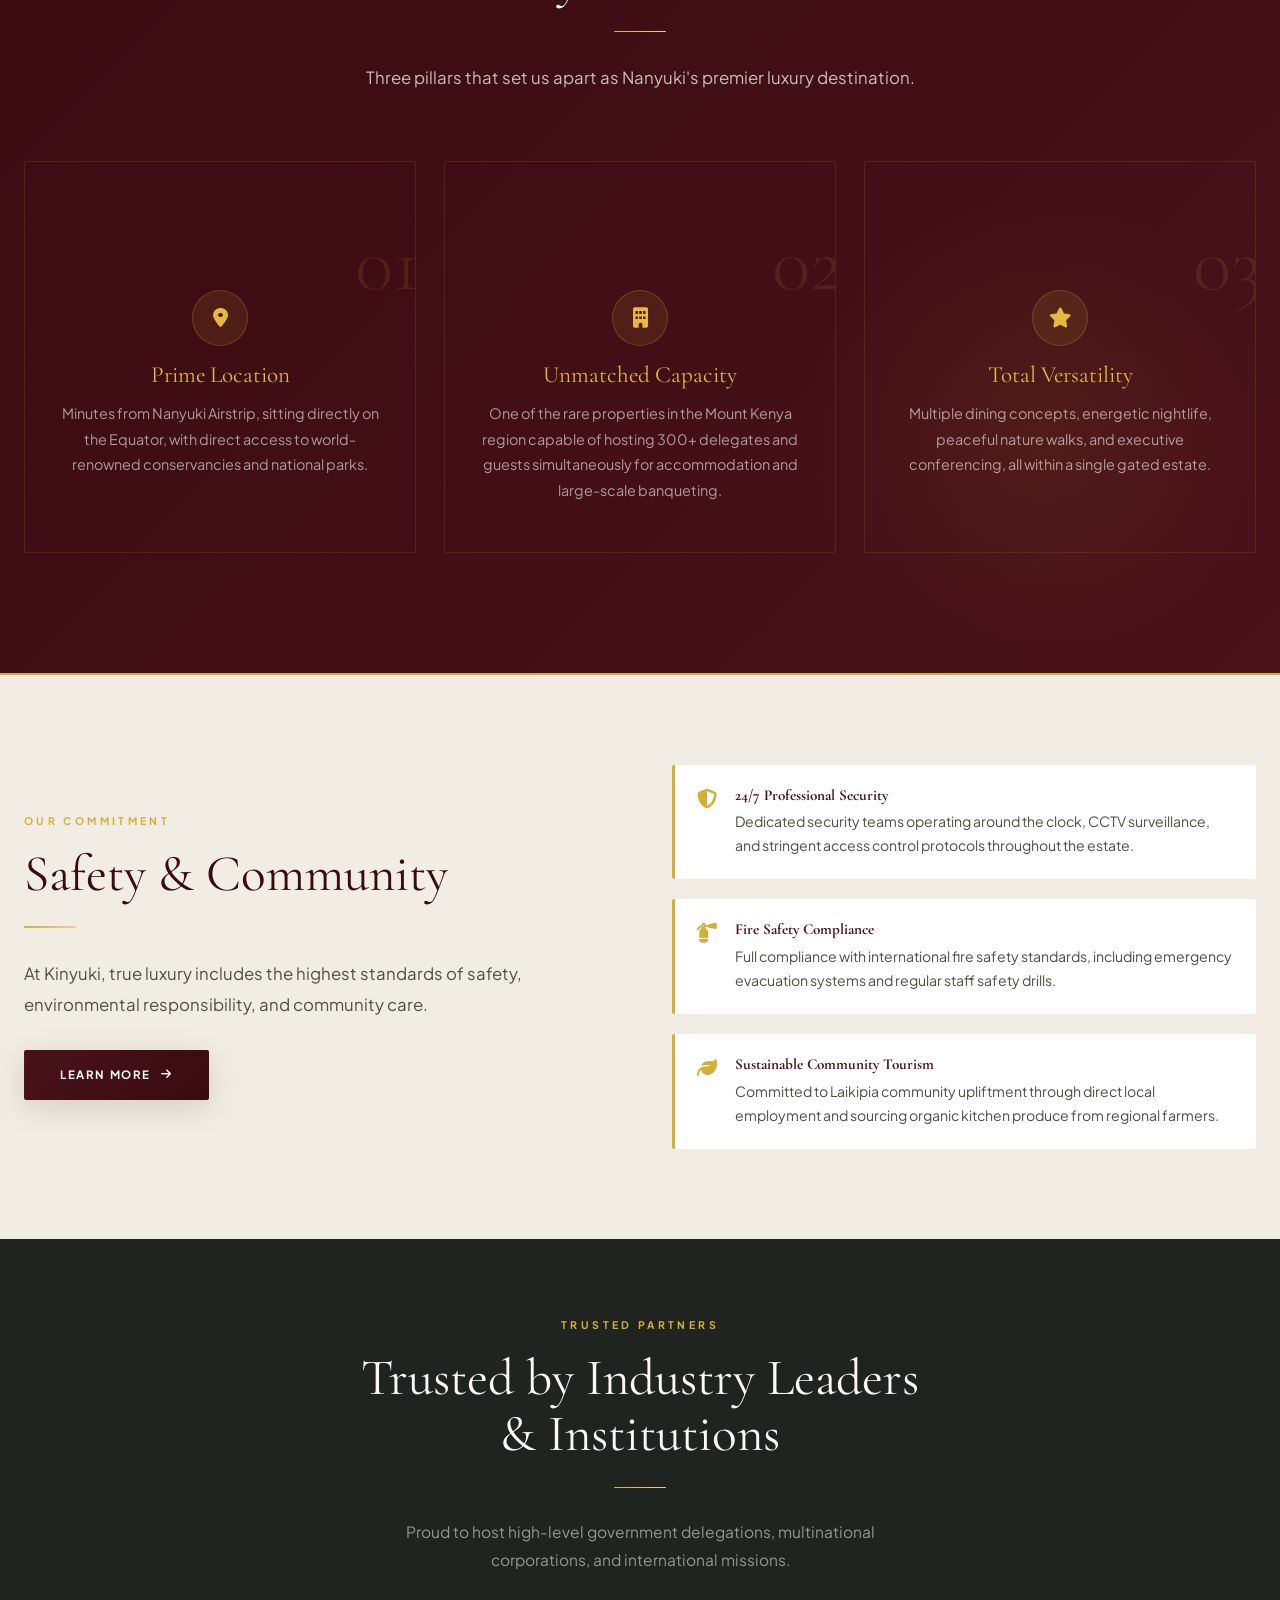
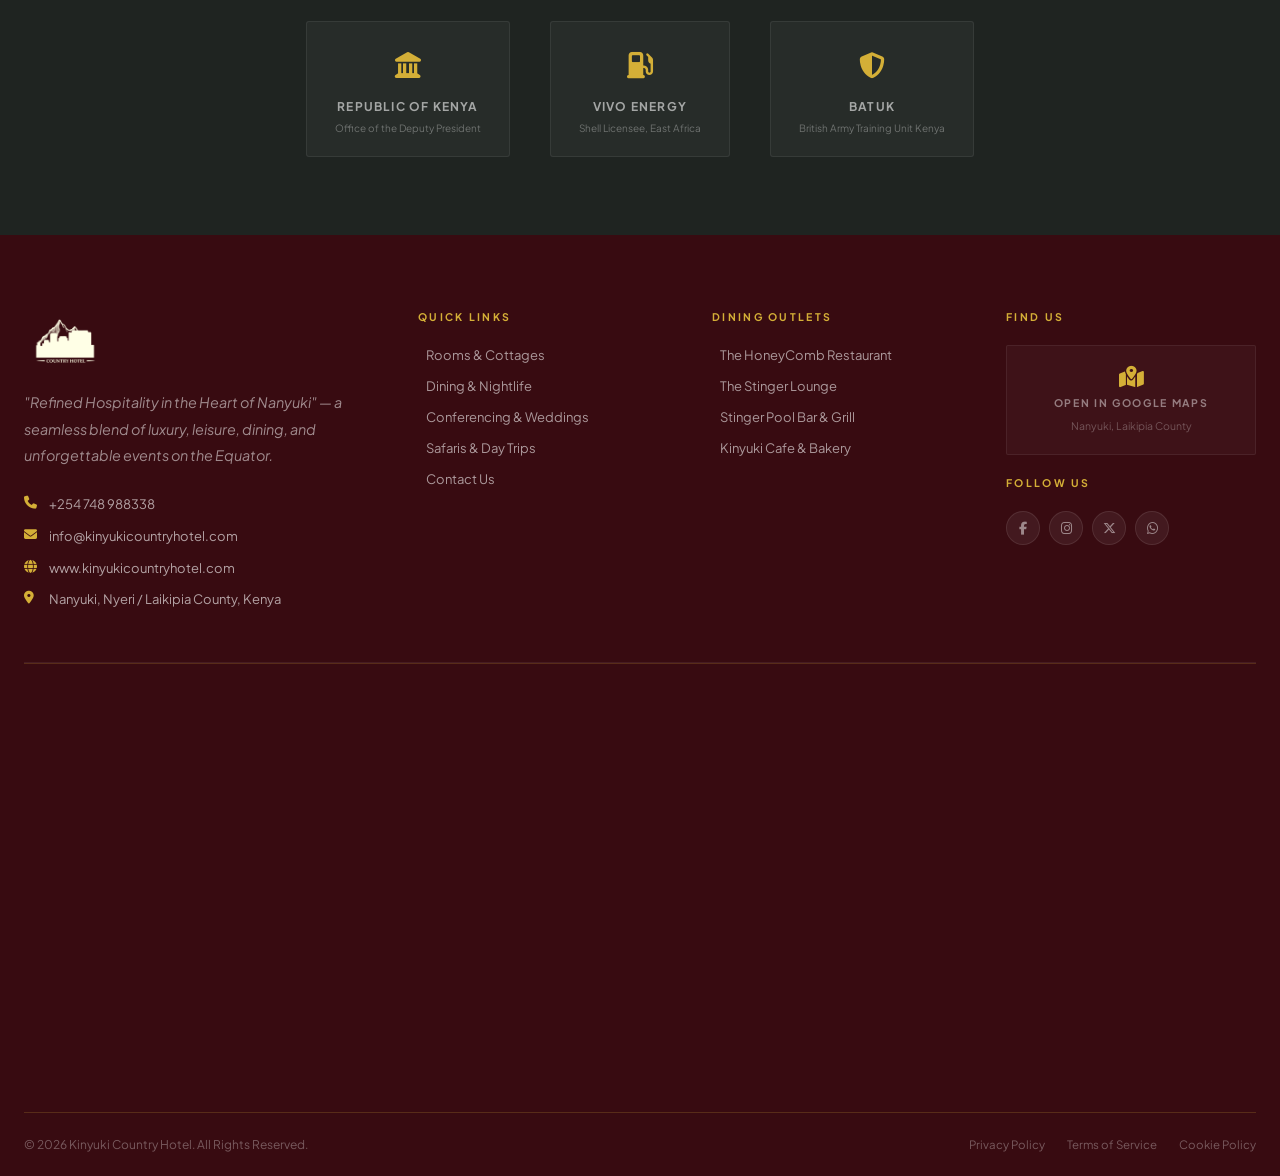
==== commit 2cd360c2: "added placeholder images" ====
--- a/index.html
+++ b/index.html
@@ -9,6 +9,7 @@
   <meta property="og:title" content="Kinyuki Country Hotel | Luxury in Nanyuki, Kenya" />
   <meta property="og:description" content="Premier 5-star hospitality on the Equator — 124 rooms, fine dining, conferencing and safaris." />
   <meta property="og:image" content="assets/images/hero_aerial.png" />
+  <link opacity="1" rel="icon" type="image/x-icon" href="assets/images/Kinyuki Logo (1).ico" />
   <link rel="stylesheet" href="css/styles.css" />
   <link rel="stylesheet" href="https://cdnjs.cloudflare.com/ajax/libs/font-awesome/6.5.0/css/all.min.css" />
 </head>
@@ -21,15 +22,9 @@
        HERO
   ═══════════════════════════════════════ -->
   <section class="hero" id="hero">
-    <!-- YouTube Video Background -->
+    <!-- Hero Video Background Placeholder Diagram -->
     <div class="hero-bg">
-      <iframe
-        src="https://www.youtube-nocookie.com/embed/eBDQSHx3-Eo?autoplay=1&mute=1&loop=1&playlist=eBDQSHx3-Eo&controls=0&showinfo=0&modestbranding=1&playsinline=1&rel=0&disablekb=1"
-        title="Kinyuki Country Hotel background video"
-        frameborder="0"
-        allow="autoplay; fullscreen"
-        allowfullscreen
-      ></iframe>
+      <img src="assets/images/diagram_hero_video.svg" alt="Kinyuki Country Hotel background video placeholder diagram" style="width:100%;height:100%;object-fit:cover;" />
     </div>
 
     <div class="hero-content">
@@ -126,7 +121,7 @@
 
         <div class="overview-image reveal reveal-delay-2">
           <div class="overview-img-wrap">
-            <img src="https://res.cloudinary.com/o0dssxuo/image/upload/v1789916105/kinyuki_front.jpg" alt="Kinyuki Country Hotel exterior facade, Nanyuki Kenya" />
+            <img src="assets/images/diagram_hotel_exterior.svg" alt="Kinyuki Country Hotel exterior facade diagram" />
             <div class="overview-stats">
               <div class="stat">
                 <span class="stat-num">124</span>
@@ -184,7 +179,7 @@
       </div>
 
       <div class="location-panorama reveal">
-        <img src="assets/images/safari_wildlife.png" alt="Panoramic view of the Laikipia savannah and Mount Kenya" />
+        <img src="assets/images/diagram_equator_view.svg" alt="Panoramic view of the Laikipia savannah and Mount Kenya diagram" />
       </div>
     </div>
   </section>
@@ -216,7 +211,7 @@
         <div class="room-showcase reveal">
           <div class="room-image">
             <span class="room-badge">Deluxe &amp; Superior</span>
-            <img src="https://res.cloudinary.com/o0dssxuo/image/upload/v1789916816/IMG_0017.jpg" alt="Deluxe Room with Mount Kenya view at Kinyuki Hotel" />
+            <img src="assets/images/diagram_deluxe_room.svg" alt="Deluxe Room diagram" />
           </div>
           <div class="room-info">
             <div class="room-type-label">Guest Rooms</div>
@@ -246,7 +241,7 @@
         <div class="room-showcase reveal">
           <div class="room-image">
             <span class="room-badge">2-Bedroom Cottage</span>
-            <img src="assets/images/cottage_exterior.png" alt="2-Bedroom Ensuite Cottage at Kinyuki Country Hotel" />
+            <img src="assets/images/diagram_cottage_2bed.svg" alt="2-Bedroom Ensuite Cottage diagram" />
           </div>
           <div class="room-info">
             <div class="room-type-label">Private Cottages</div>
@@ -276,7 +271,7 @@
         <div class="room-showcase reveal">
           <div class="room-image">
             <span class="room-badge" style="background:var(--gold);color:var(--burgundy-deep);">Signature Collection</span>
-            <img src="assets/images/pool_bar.png" alt="3-Bedroom VIP Cottage at Kinyuki Country Hotel" />
+            <img src="assets/images/diagram_cottage_vip.svg" alt="3-Bedroom VIP Cottage diagram" />
           </div>
           <div class="room-info">
             <div class="room-type-label" style="color:#B8860B;">Signature Collection · Opening Soon</div>
@@ -318,7 +313,7 @@
 
       <div class="dining-outlets reveal">
         <div class="dining-card" onclick="navigateTo('dining.html')">
-          <img src="https://res.cloudinary.com/o0dssxuo/image/upload/v1789916369/IMG_0104.jpg" alt="The HoneyComb Restaurant interior, Kinyuki Hotel" />
+          <img src="assets/images/diagram_honeycomb.svg" alt="The HoneyComb Restaurant diagram" />
           <div class="dining-card-content">
             <div class="dining-card-tag">Fine Dining &nbsp;·&nbsp; 300+ Capacity</div>
             <h3>The HoneyComb Restaurant</h3>
@@ -327,7 +322,7 @@
           </div>
         </div>
         <div class="dining-card" onclick="navigateTo('dining.html')">
-          <img src="assets/images/stinger_lounge.png" alt="The Stinger Lounge nightlife, Kinyuki Hotel" />
+          <img src="assets/images/diagram_stinger_lounge.svg" alt="The Stinger Lounge diagram" />
           <div class="dining-card-content">
             <div class="dining-card-tag">Premium Lounge &nbsp;·&nbsp; 500+ Capacity</div>
             <h3>The Stinger Lounge</h3>
@@ -336,7 +331,7 @@
           </div>
         </div>
         <div class="dining-card" onclick="navigateTo('dining.html')">
-          <img src="assets/images/pool_bar.png" alt="The Stinger Pool Bar and Grill, Kinyuki Hotel" />
+          <img src="assets/images/diagram_pool_bar.svg" alt="The Stinger Pool Bar diagram" />
           <div class="dining-card-content">
             <div class="dining-card-tag">Pool Bar &amp; Grill &nbsp;·&nbsp; Outdoor</div>
             <h3>Stinger Pool Bar &amp; Grill</h3>
@@ -345,7 +340,7 @@
           </div>
         </div>
         <div class="dining-card" onclick="navigateTo('dining.html')">
-          <img src="assets/images/hotel_exterior.png" alt="Kinyuki Cafe and Bakery" />
+          <img src="assets/images/diagram_cafe_bakery.svg" alt="Kinyuki Cafe and Bakery diagram" />
           <div class="dining-card-content">
             <div class="dining-card-tag">Cafe &amp; Bakery &nbsp;·&nbsp; Artisanal</div>
             <h3>The Kinyuki Cafe &amp; Bakery</h3>
@@ -388,7 +383,7 @@
           </a>
         </div>
         <div class="private-dining-image">
-          <img src="https://res.cloudinary.com/o0dssxuo/image/upload/v1789916628/IMG_2937.heic" alt="Gourmet dining at Kinyuki Country Hotel" />
+          <img src="assets/images/diagram_culinary.svg" alt="Gourmet dining diagram" />
         </div>
       </div>
     </div>
@@ -409,7 +404,7 @@
       <div class="events-pillars">
         <div class="pillar-card reveal">
           <div class="pillar-image">
-            <img src="assets/images/conference_hall.png" alt="Executive conference hall at Kinyuki Country Hotel" />
+            <img src="assets/images/diagram_conference.svg" alt="Executive conference hall diagram" />
             <span class="pillar-badge">Up to 300 Delegates</span>
           </div>
           <div class="pillar-info">
@@ -424,7 +419,7 @@
         </div>
         <div class="pillar-card reveal reveal-delay-1">
           <div class="pillar-image">
-            <img src="assets/images/wedding_garden.png" alt="Luxury wedding garden at Kinyuki Country Hotel" />
+            <img src="assets/images/diagram_wedding_garden.svg" alt="Luxury wedding garden diagram" />
             <span class="pillar-badge">300+ Outdoor Guests</span>
           </div>
           <div class="pillar-info">
@@ -439,7 +434,7 @@
         </div>
         <div class="pillar-card reveal reveal-delay-2">
           <div class="pillar-image">
-            <img src="assets/images/honeycomb_restaurant.png" alt="Turnkey event coordination at Kinyuki Hotel" />
+            <img src="assets/images/diagram_event_coordination.svg" alt="Turnkey event coordination diagram" />
             <span class="pillar-badge">Turnkey Service</span>
           </div>
           <div class="pillar-info">
@@ -540,7 +535,7 @@
       </div>
 
       <div class="experiences-panorama reveal">
-        <img src="assets/images/safari_wildlife.png" alt="Laikipia safari landscape with Mount Kenya backdrop" />
+        <img src="assets/images/diagram_safari.svg" alt="Laikipia safari landscape diagram" />
         <div class="experiences-panorama-overlay">
           <h3>Laikipia Awaits</h3>
           <p>Adventures at Your Doorstep</p>
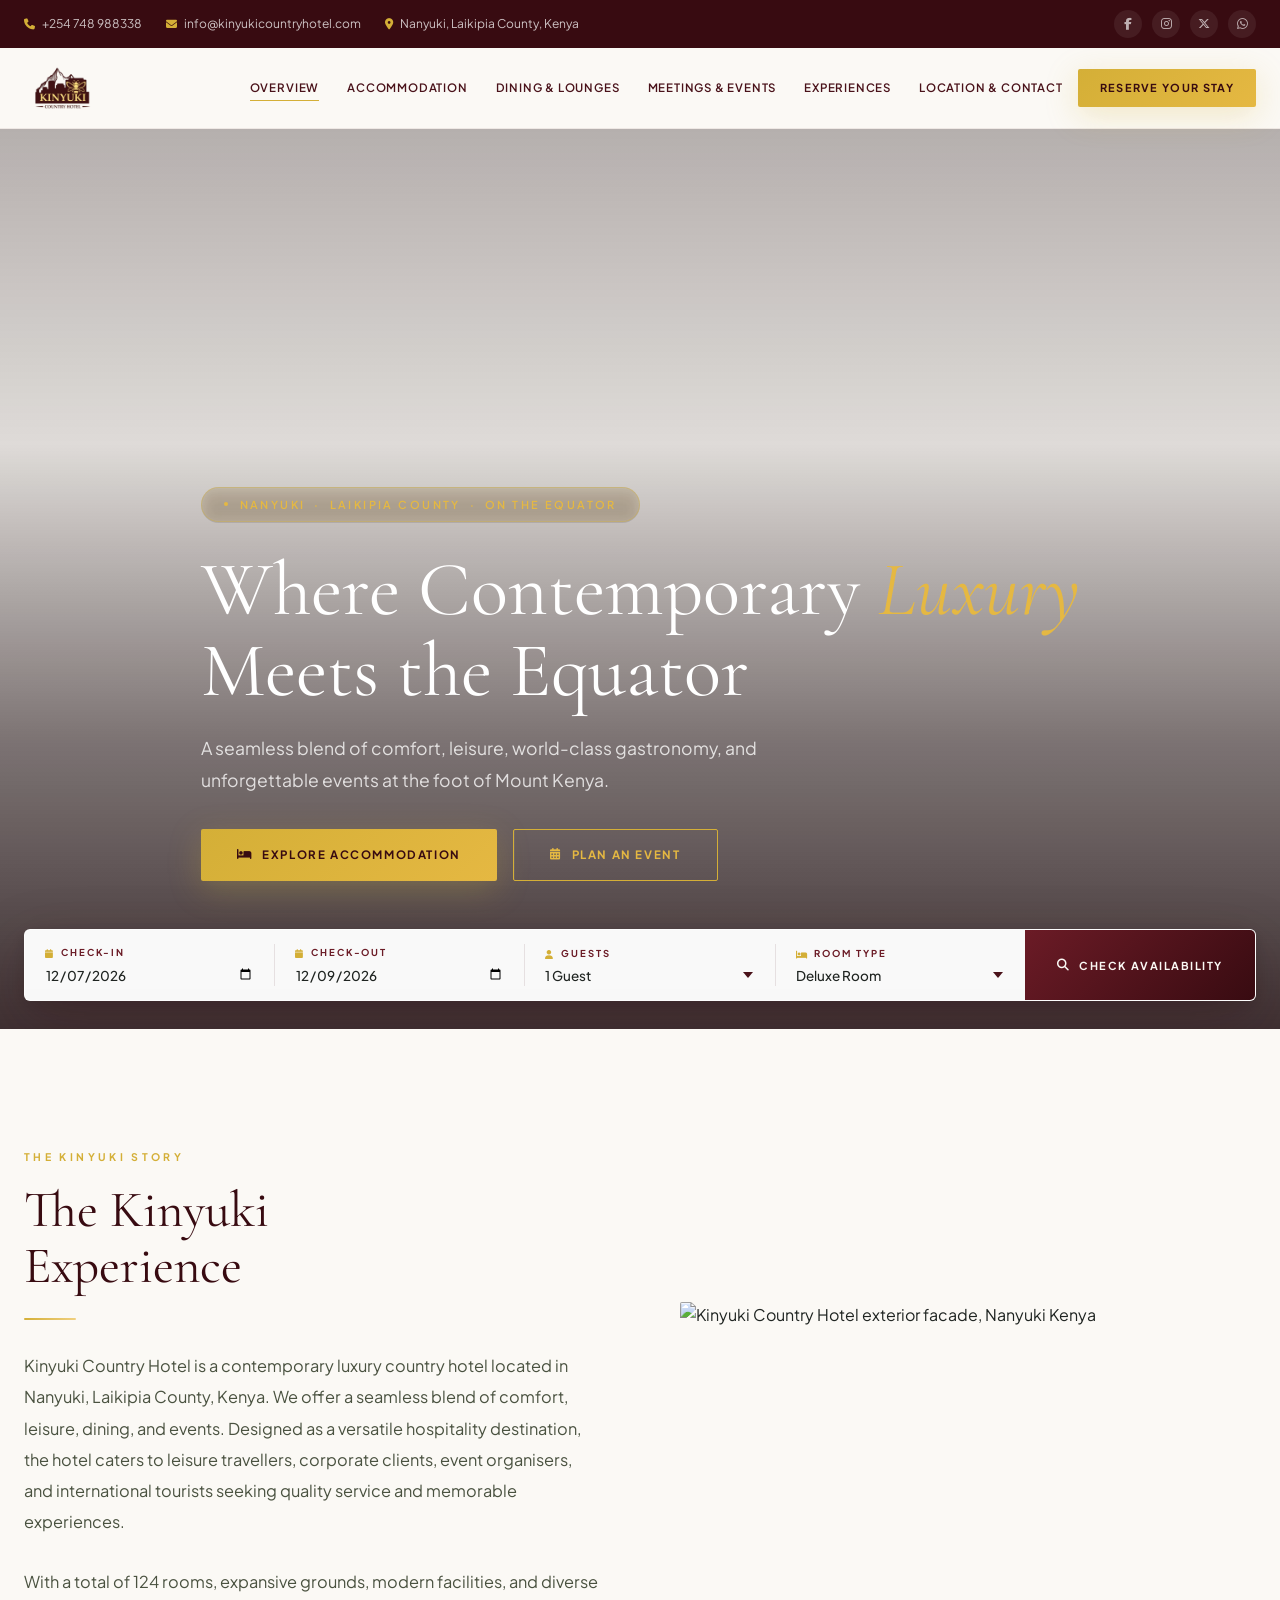
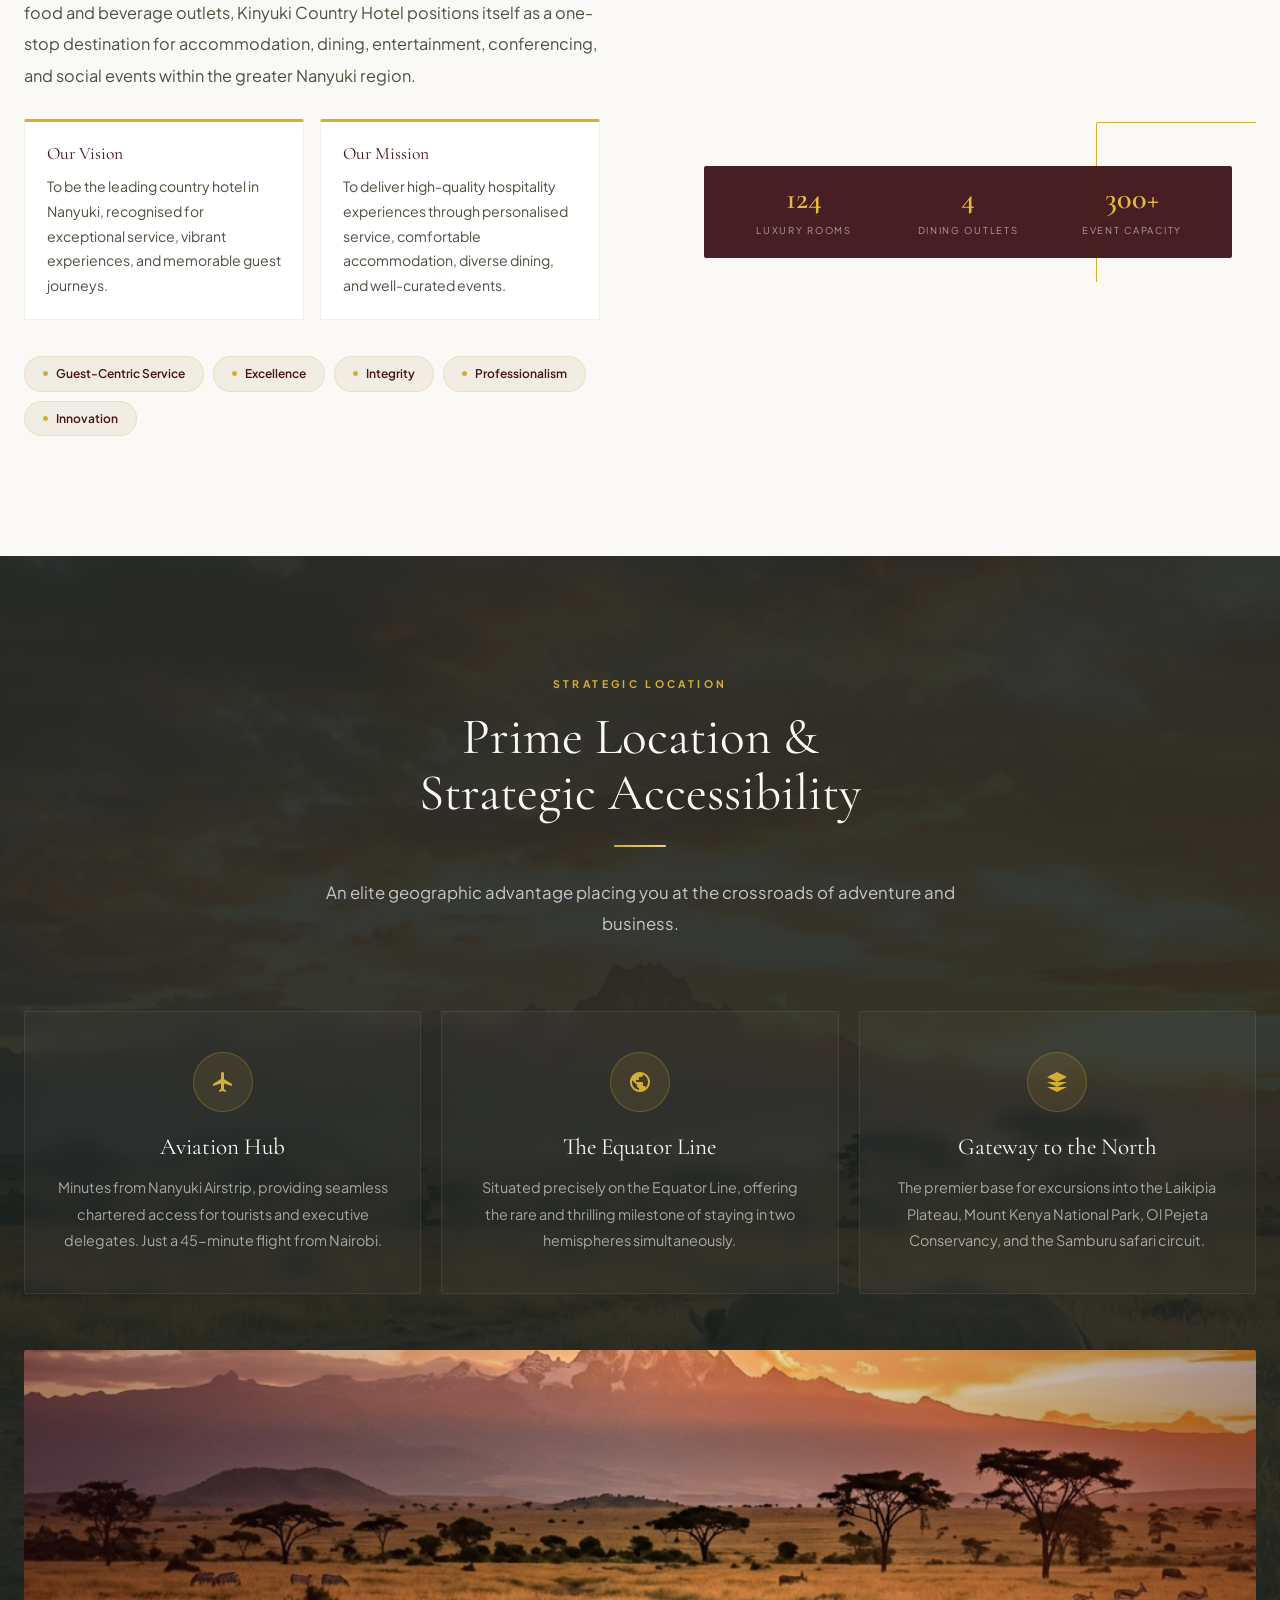
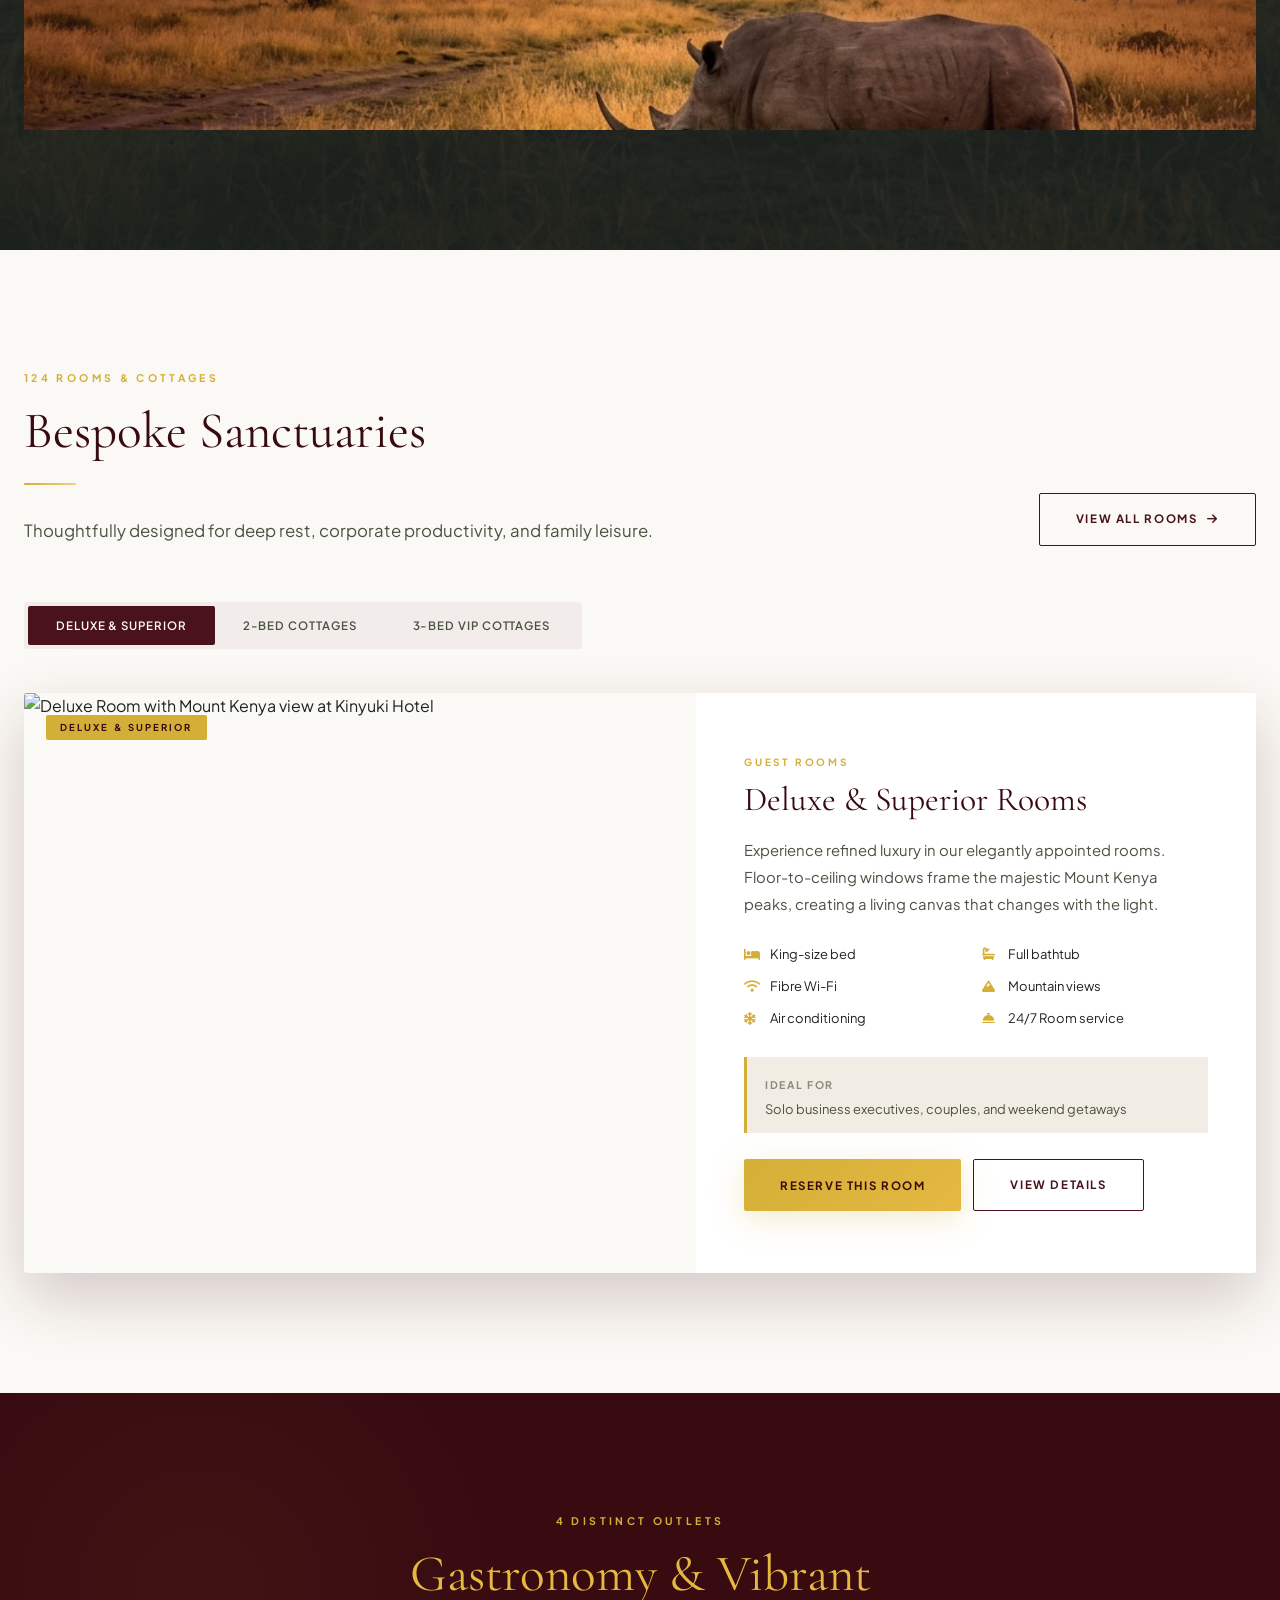
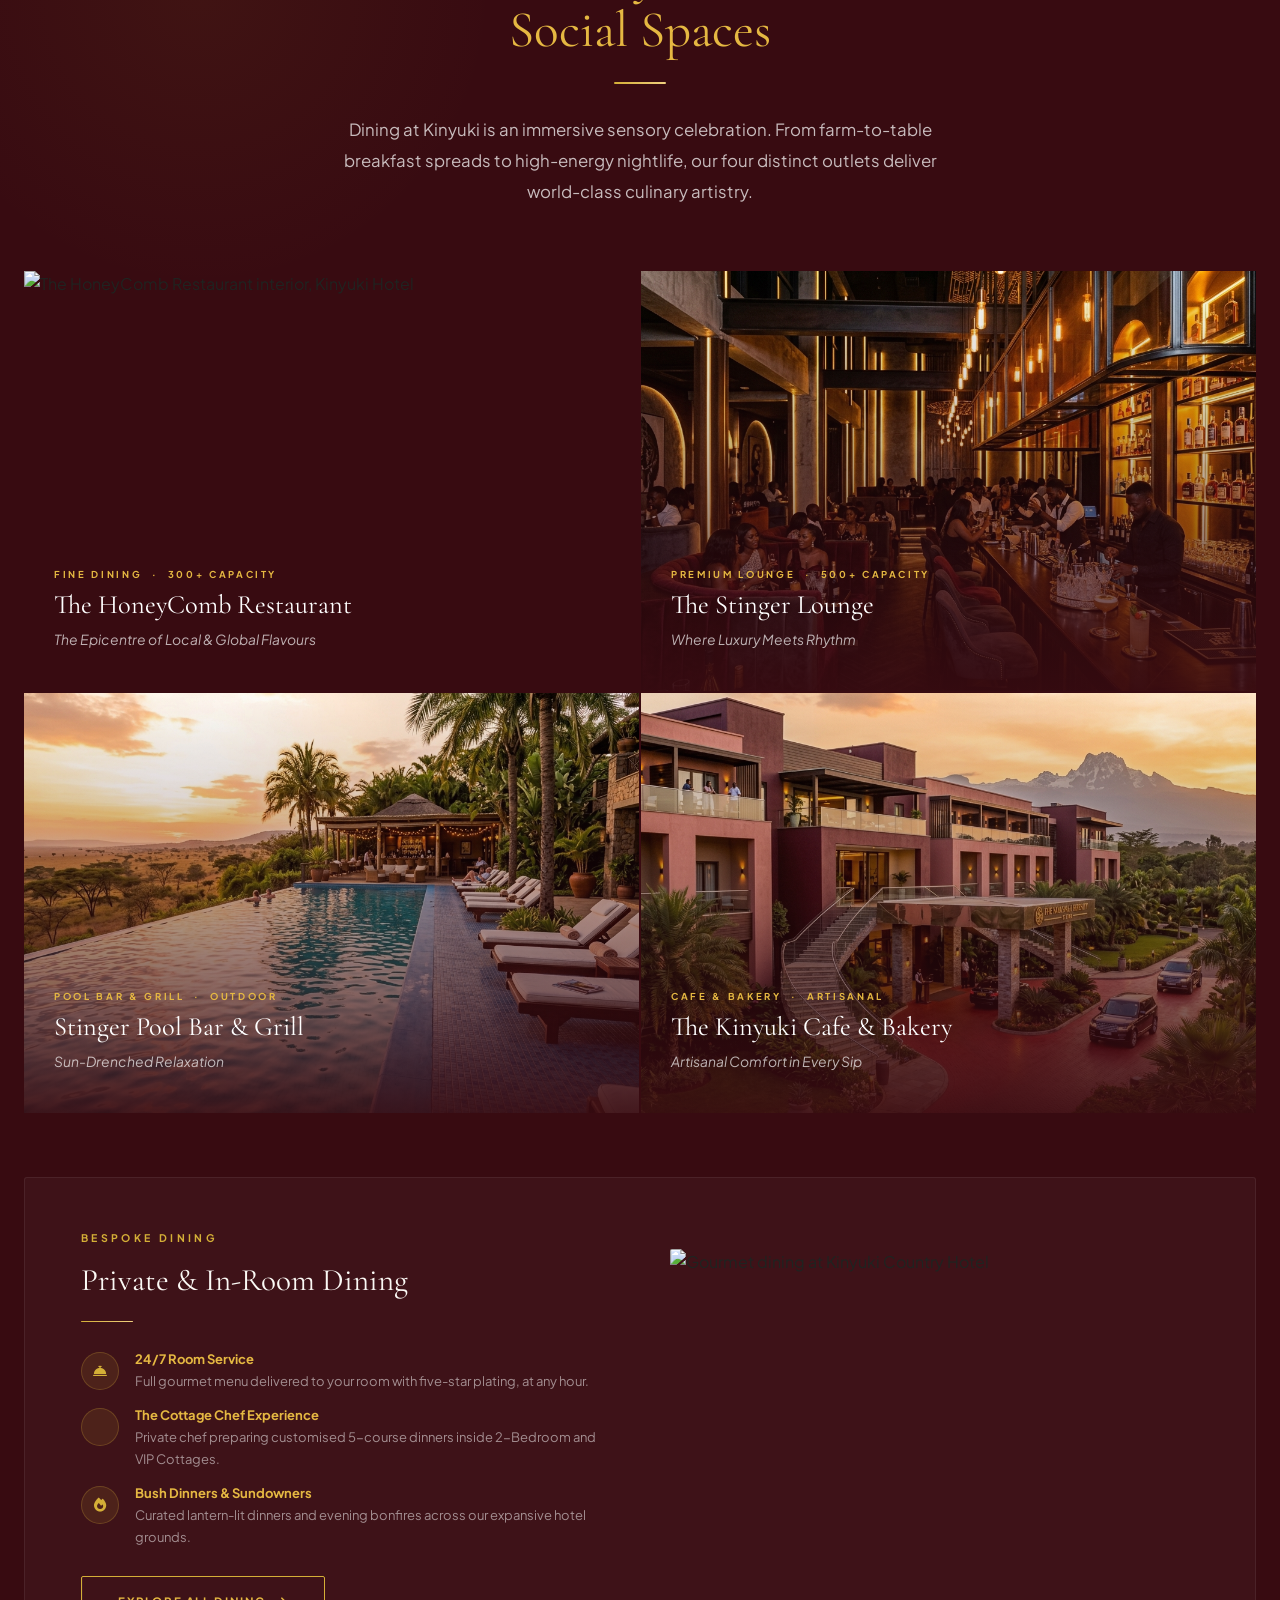
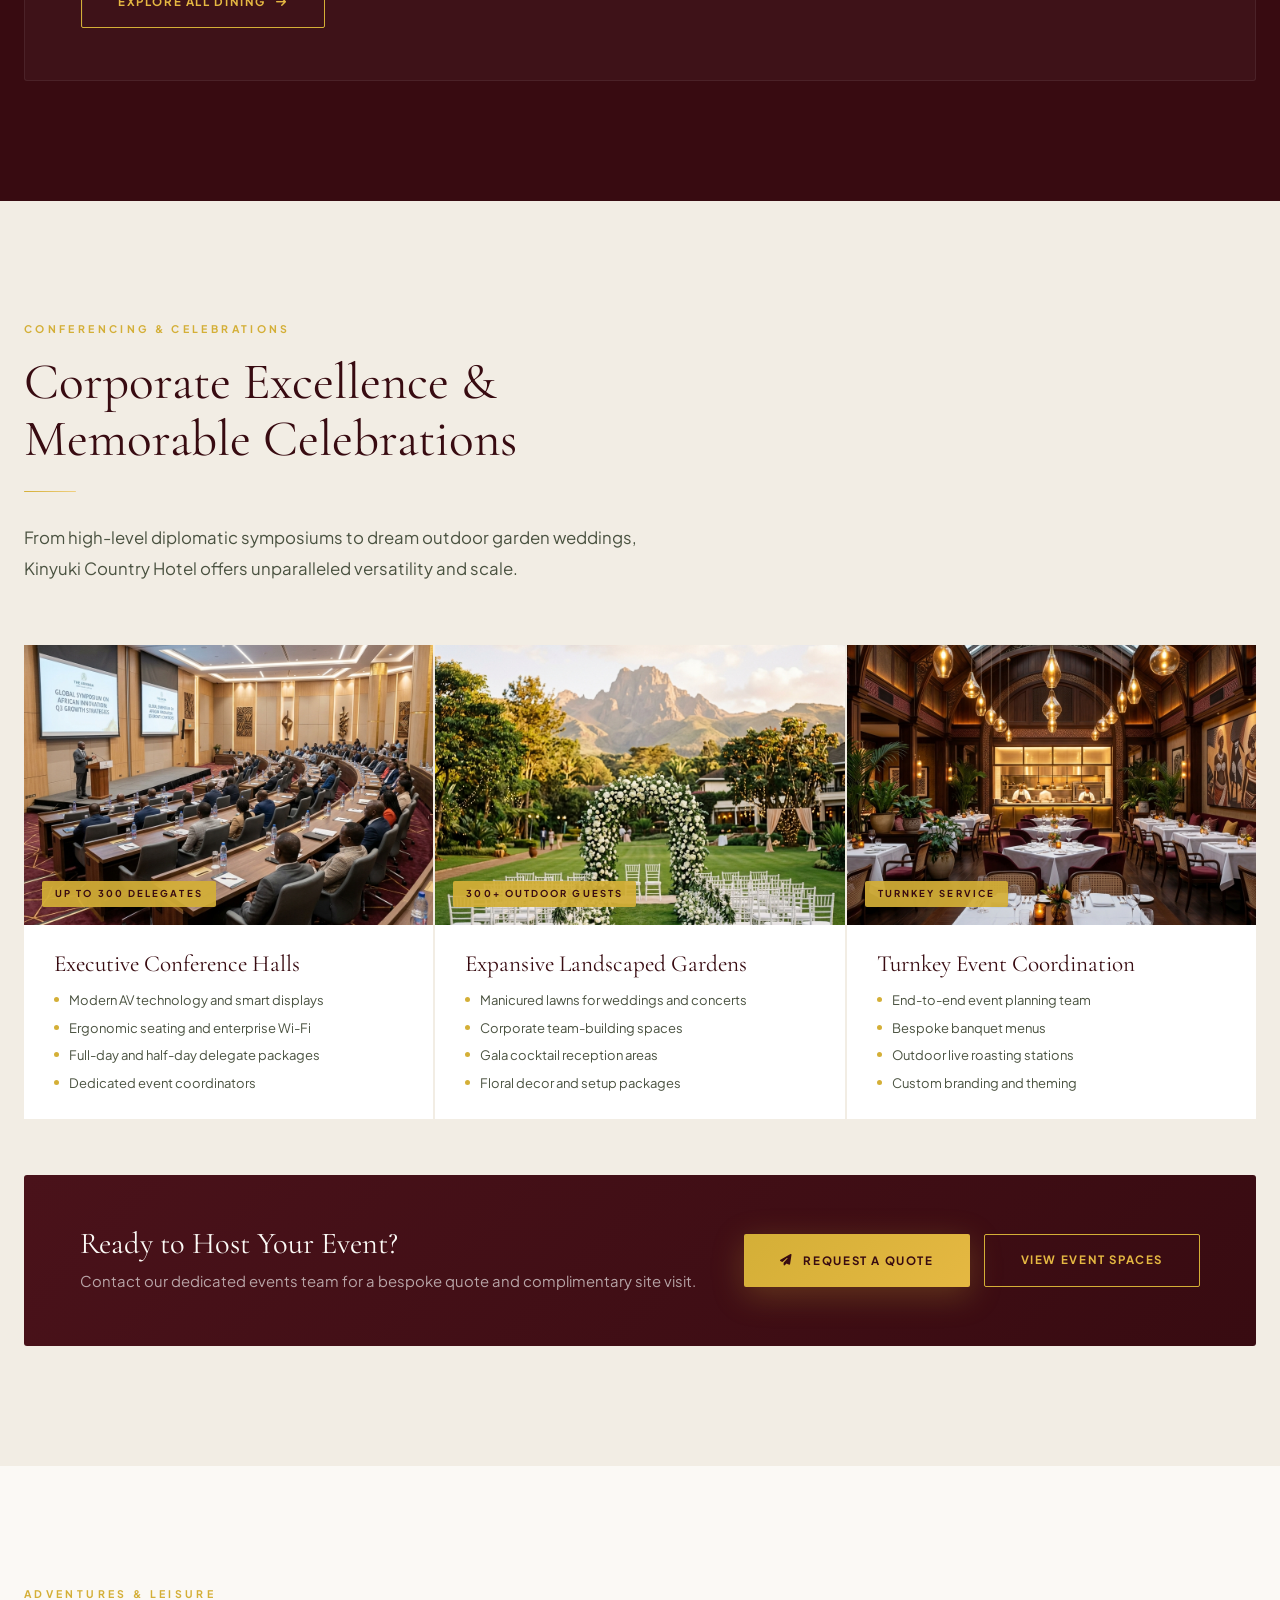
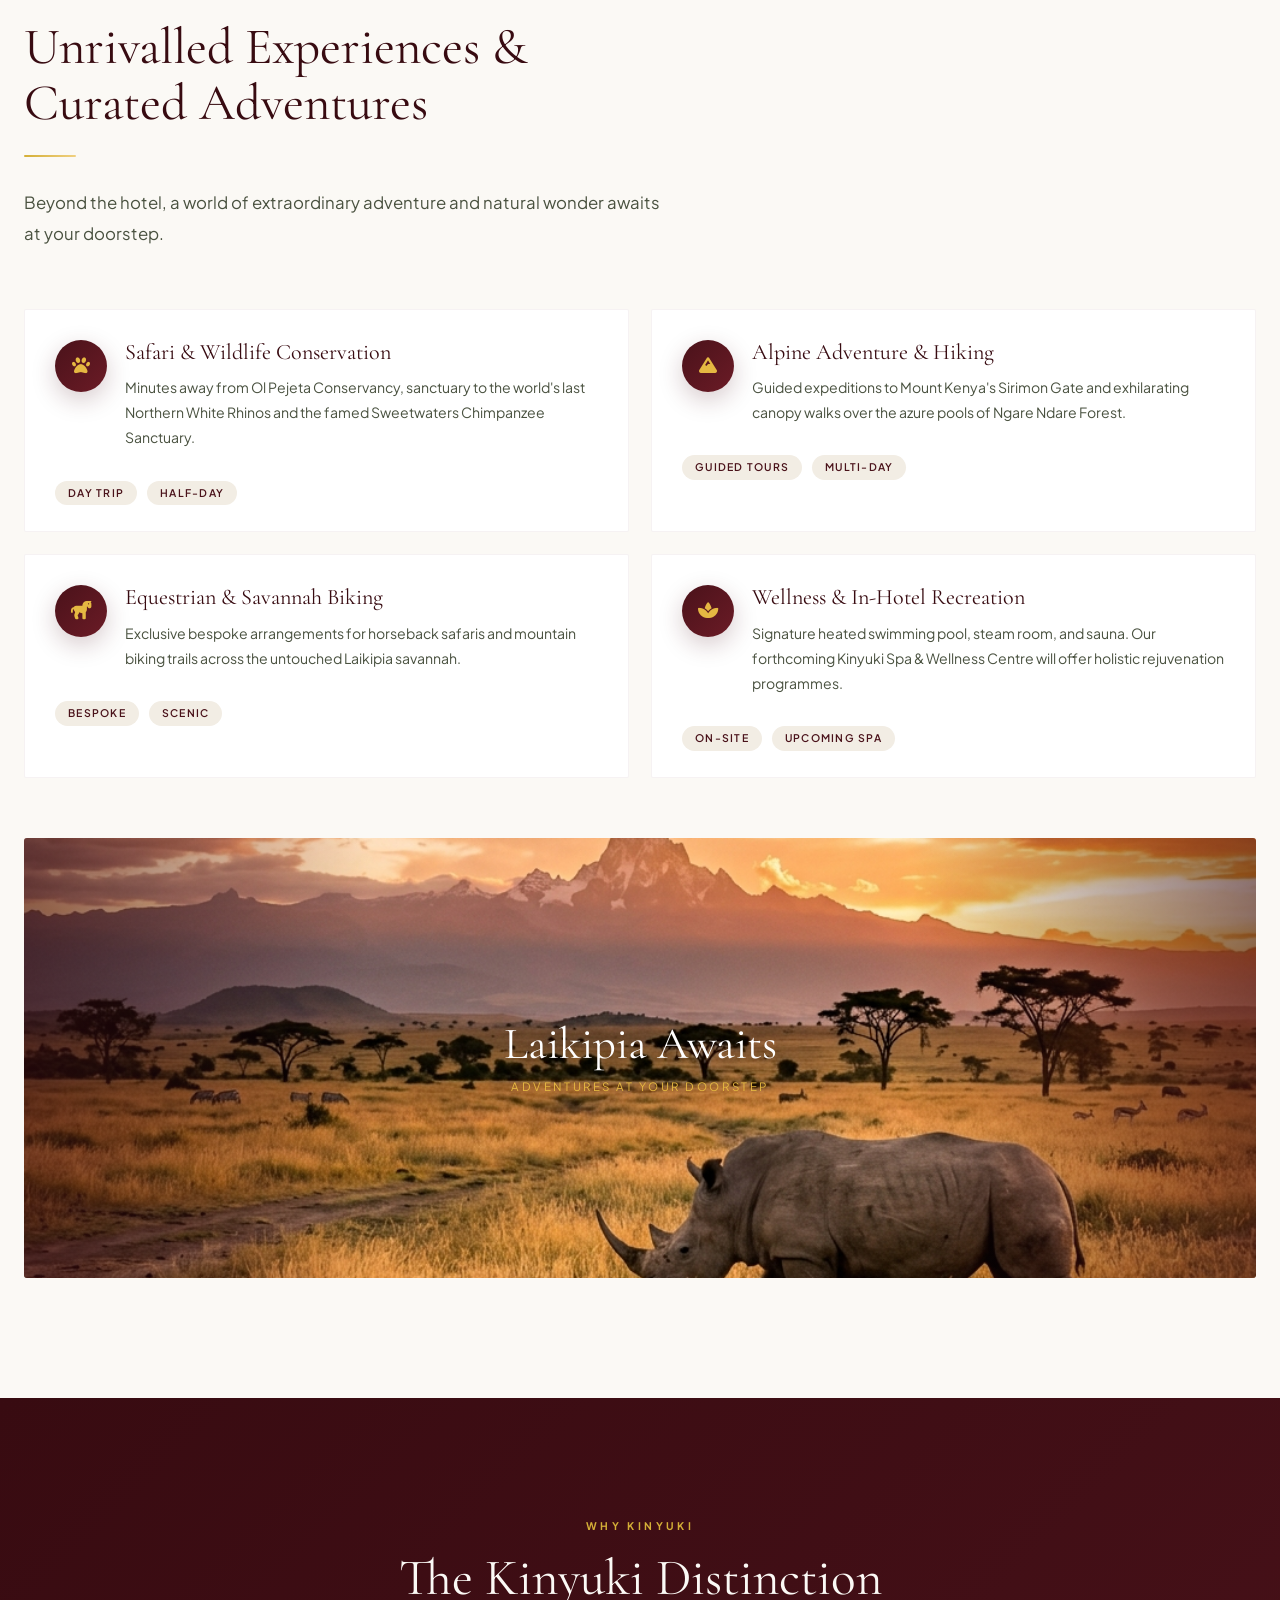
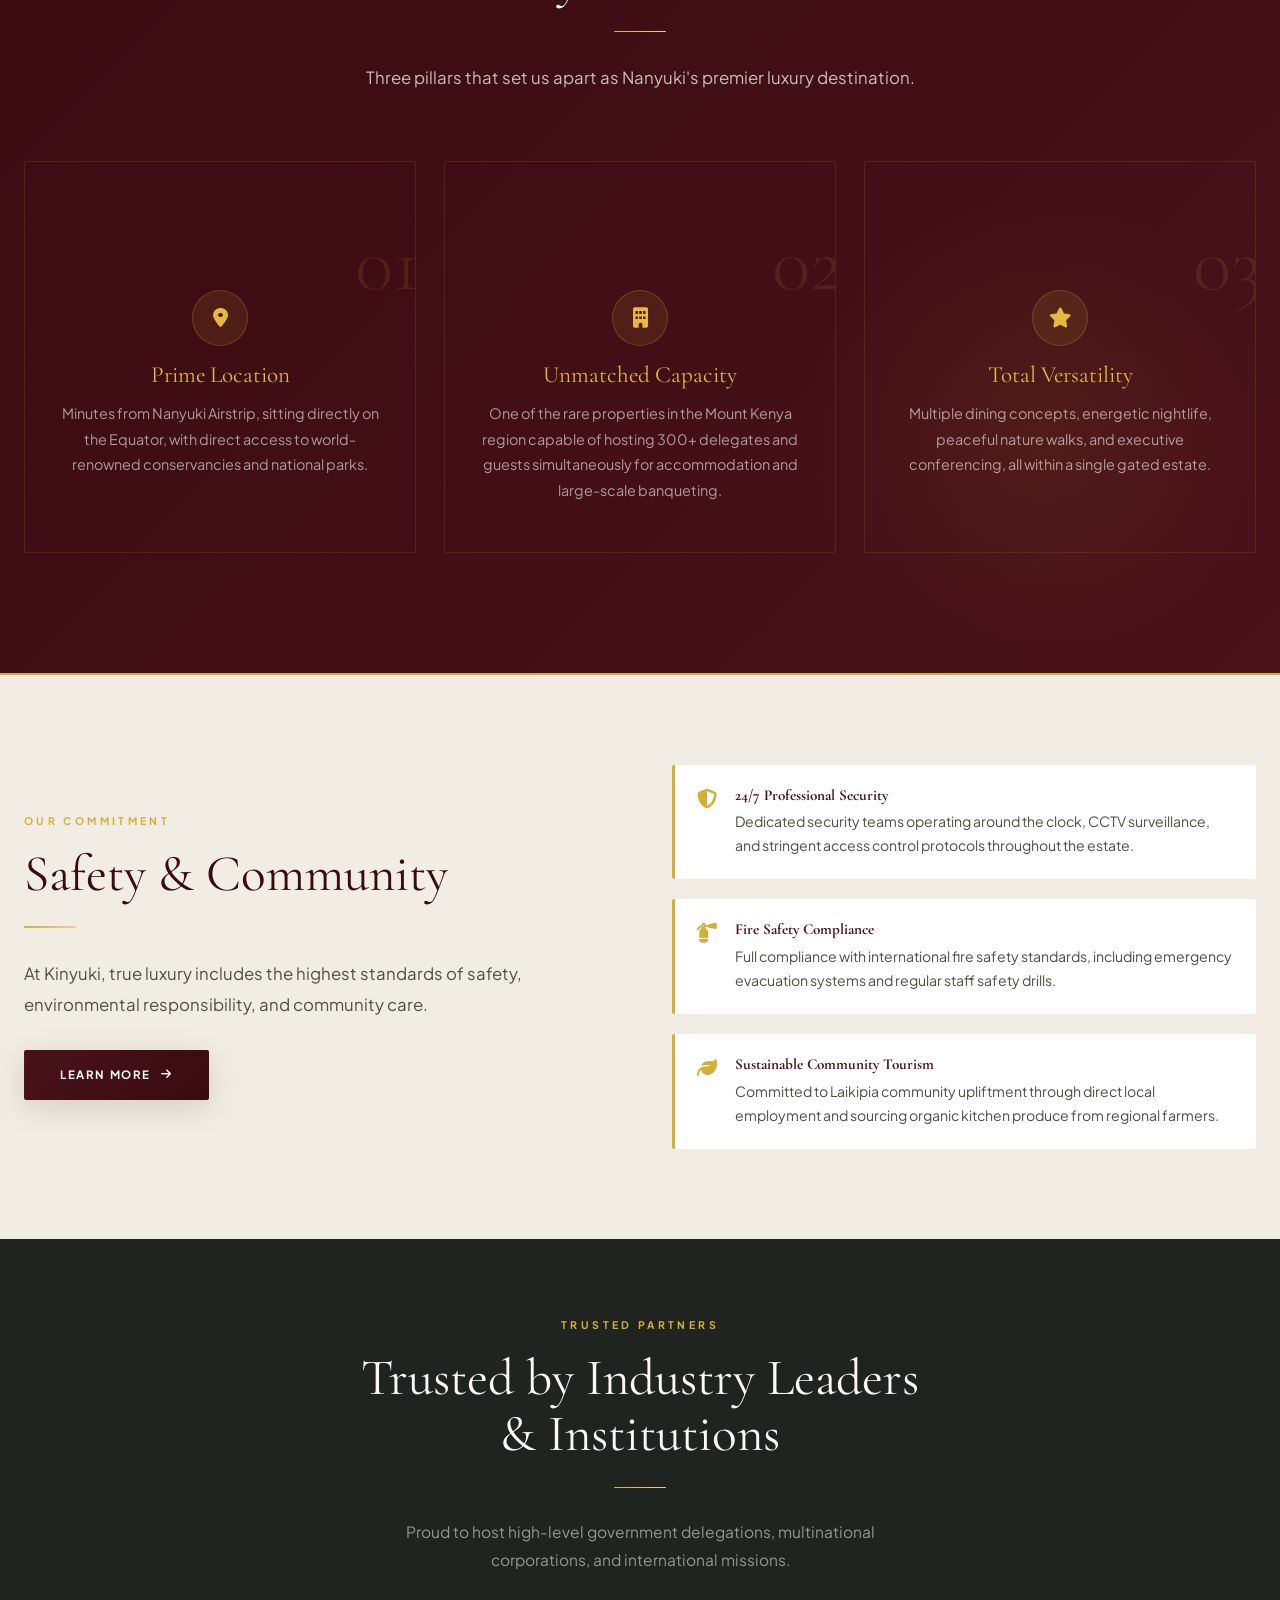
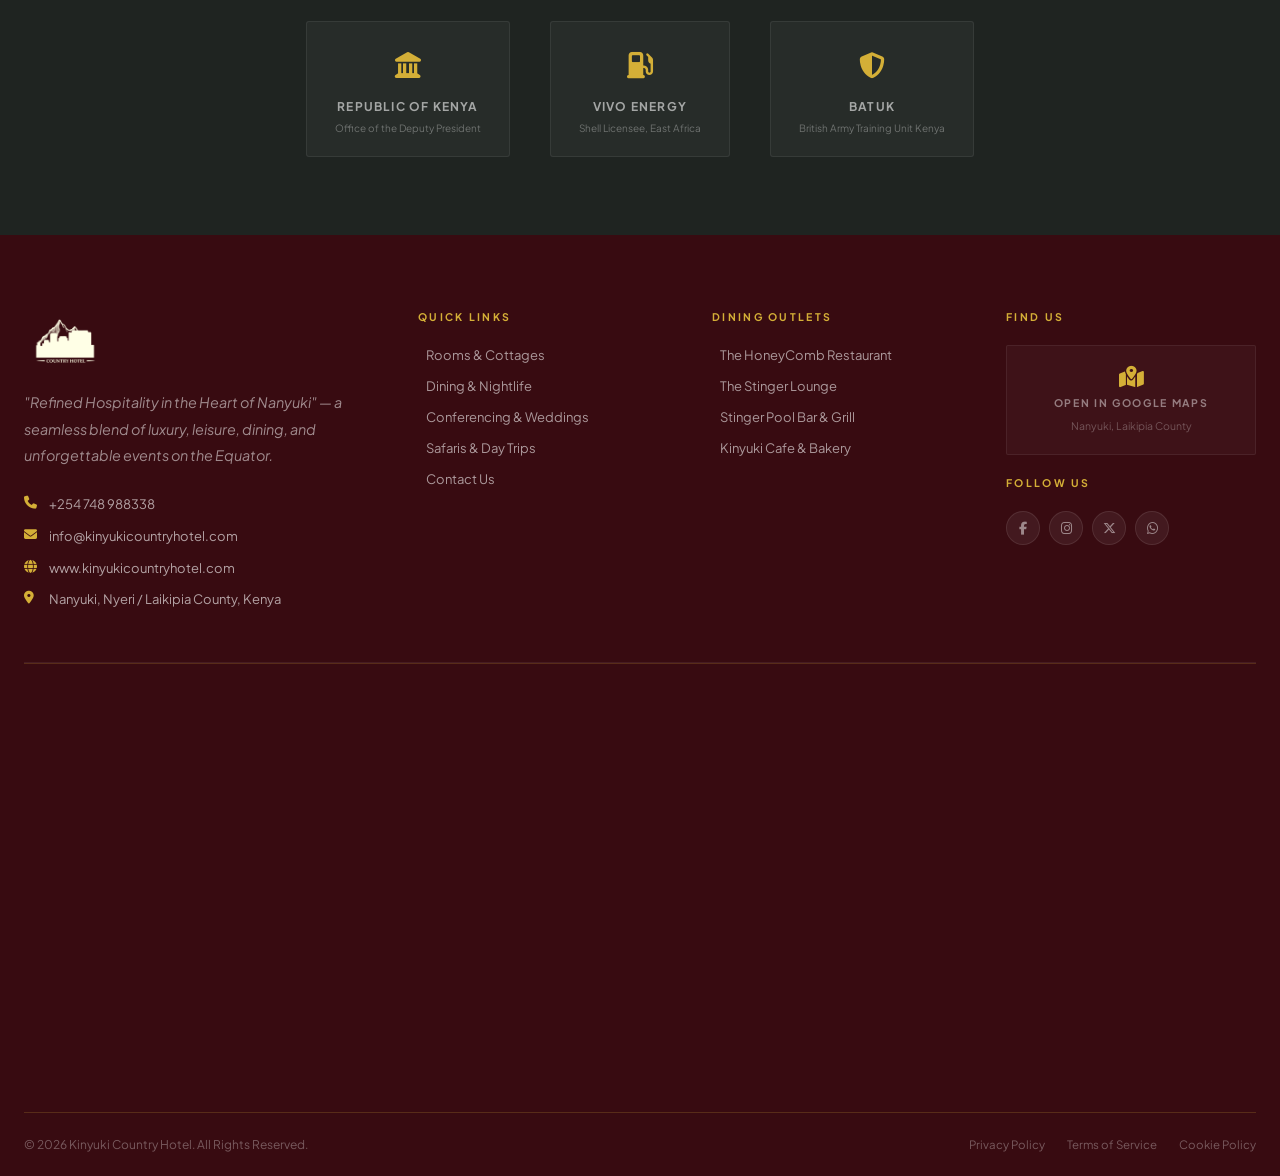
==== commit 1981182b: "restore original images and videos while preserving favicon" ====
--- a/index.html
+++ b/index.html
@@ -9,7 +9,7 @@
   <meta property="og:title" content="Kinyuki Country Hotel | Luxury in Nanyuki, Kenya" />
   <meta property="og:description" content="Premier 5-star hospitality on the Equator — 124 rooms, fine dining, conferencing and safaris." />
   <meta property="og:image" content="assets/images/hero_aerial.png" />
-  <link opacity="1" rel="icon" type="image/x-icon" href="assets/images/Kinyuki Logo (1).ico" />
+  <link rel="icon" type="image/x-icon" href="assets/images/Kinyuki Logo (1).ico" />
   <link rel="stylesheet" href="css/styles.css" />
   <link rel="stylesheet" href="https://cdnjs.cloudflare.com/ajax/libs/font-awesome/6.5.0/css/all.min.css" />
 </head>
@@ -22,9 +22,15 @@
        HERO
   ═══════════════════════════════════════ -->
   <section class="hero" id="hero">
-    <!-- Hero Video Background Placeholder Diagram -->
+    <!-- YouTube Video Background -->
     <div class="hero-bg">
-      <img src="assets/images/diagram_hero_video.svg" alt="Kinyuki Country Hotel background video placeholder diagram" style="width:100%;height:100%;object-fit:cover;" />
+      <iframe
+        src="https://www.youtube-nocookie.com/embed/eBDQSHx3-Eo?autoplay=1&mute=1&loop=1&playlist=eBDQSHx3-Eo&controls=0&showinfo=0&modestbranding=1&playsinline=1&rel=0&disablekb=1"
+        title="Kinyuki Country Hotel background video"
+        frameborder="0"
+        allow="autoplay; fullscreen"
+        allowfullscreen
+      ></iframe>
     </div>
 
     <div class="hero-content">
@@ -121,7 +127,7 @@
 
         <div class="overview-image reveal reveal-delay-2">
           <div class="overview-img-wrap">
-            <img src="assets/images/diagram_hotel_exterior.svg" alt="Kinyuki Country Hotel exterior facade diagram" />
+            <img src="https://res.cloudinary.com/o0dssxuo/image/upload/v1789916105/kinyuki_front.jpg" alt="Kinyuki Country Hotel exterior facade, Nanyuki Kenya" />
             <div class="overview-stats">
               <div class="stat">
                 <span class="stat-num">124</span>
@@ -179,7 +185,7 @@
       </div>
 
       <div class="location-panorama reveal">
-        <img src="assets/images/diagram_equator_view.svg" alt="Panoramic view of the Laikipia savannah and Mount Kenya diagram" />
+        <img src="assets/images/safari_wildlife.png" alt="Panoramic view of the Laikipia savannah and Mount Kenya" />
       </div>
     </div>
   </section>
@@ -211,7 +217,7 @@
         <div class="room-showcase reveal">
           <div class="room-image">
             <span class="room-badge">Deluxe &amp; Superior</span>
-            <img src="assets/images/diagram_deluxe_room.svg" alt="Deluxe Room diagram" />
+            <img src="https://res.cloudinary.com/o0dssxuo/image/upload/v1789916816/IMG_0017.jpg" alt="Deluxe Room with Mount Kenya view at Kinyuki Hotel" />
           </div>
           <div class="room-info">
             <div class="room-type-label">Guest Rooms</div>
@@ -241,7 +247,7 @@
         <div class="room-showcase reveal">
           <div class="room-image">
             <span class="room-badge">2-Bedroom Cottage</span>
-            <img src="assets/images/diagram_cottage_2bed.svg" alt="2-Bedroom Ensuite Cottage diagram" />
+            <img src="assets/images/cottage_exterior.png" alt="2-Bedroom Ensuite Cottage at Kinyuki Country Hotel" />
           </div>
           <div class="room-info">
             <div class="room-type-label">Private Cottages</div>
@@ -271,7 +277,7 @@
         <div class="room-showcase reveal">
           <div class="room-image">
             <span class="room-badge" style="background:var(--gold);color:var(--burgundy-deep);">Signature Collection</span>
-            <img src="assets/images/diagram_cottage_vip.svg" alt="3-Bedroom VIP Cottage diagram" />
+            <img src="assets/images/pool_bar.png" alt="3-Bedroom VIP Cottage at Kinyuki Country Hotel" />
           </div>
           <div class="room-info">
             <div class="room-type-label" style="color:#B8860B;">Signature Collection · Opening Soon</div>
@@ -313,7 +319,7 @@
 
       <div class="dining-outlets reveal">
         <div class="dining-card" onclick="navigateTo('dining.html')">
-          <img src="assets/images/diagram_honeycomb.svg" alt="The HoneyComb Restaurant diagram" />
+          <img src="https://res.cloudinary.com/o0dssxuo/image/upload/v1789916369/IMG_0104.jpg" alt="The HoneyComb Restaurant interior, Kinyuki Hotel" />
           <div class="dining-card-content">
             <div class="dining-card-tag">Fine Dining &nbsp;·&nbsp; 300+ Capacity</div>
             <h3>The HoneyComb Restaurant</h3>
@@ -322,7 +328,7 @@
           </div>
         </div>
         <div class="dining-card" onclick="navigateTo('dining.html')">
-          <img src="assets/images/diagram_stinger_lounge.svg" alt="The Stinger Lounge diagram" />
+          <img src="assets/images/stinger_lounge.png" alt="The Stinger Lounge nightlife, Kinyuki Hotel" />
           <div class="dining-card-content">
             <div class="dining-card-tag">Premium Lounge &nbsp;·&nbsp; 500+ Capacity</div>
             <h3>The Stinger Lounge</h3>
@@ -331,7 +337,7 @@
           </div>
         </div>
         <div class="dining-card" onclick="navigateTo('dining.html')">
-          <img src="assets/images/diagram_pool_bar.svg" alt="The Stinger Pool Bar diagram" />
+          <img src="assets/images/pool_bar.png" alt="The Stinger Pool Bar and Grill, Kinyuki Hotel" />
           <div class="dining-card-content">
             <div class="dining-card-tag">Pool Bar &amp; Grill &nbsp;·&nbsp; Outdoor</div>
             <h3>Stinger Pool Bar &amp; Grill</h3>
@@ -340,7 +346,7 @@
           </div>
         </div>
         <div class="dining-card" onclick="navigateTo('dining.html')">
-          <img src="assets/images/diagram_cafe_bakery.svg" alt="Kinyuki Cafe and Bakery diagram" />
+          <img src="assets/images/hotel_exterior.png" alt="Kinyuki Cafe and Bakery" />
           <div class="dining-card-content">
             <div class="dining-card-tag">Cafe &amp; Bakery &nbsp;·&nbsp; Artisanal</div>
             <h3>The Kinyuki Cafe &amp; Bakery</h3>
@@ -383,7 +389,7 @@
           </a>
         </div>
         <div class="private-dining-image">
-          <img src="assets/images/diagram_culinary.svg" alt="Gourmet dining diagram" />
+          <img src="https://res.cloudinary.com/o0dssxuo/image/upload/v1789916628/IMG_2937.heic" alt="Gourmet dining at Kinyuki Country Hotel" />
         </div>
       </div>
     </div>
@@ -404,7 +410,7 @@
       <div class="events-pillars">
         <div class="pillar-card reveal">
           <div class="pillar-image">
-            <img src="assets/images/diagram_conference.svg" alt="Executive conference hall diagram" />
+            <img src="assets/images/conference_hall.png" alt="Executive conference hall at Kinyuki Country Hotel" />
             <span class="pillar-badge">Up to 300 Delegates</span>
           </div>
           <div class="pillar-info">
@@ -419,7 +425,7 @@
         </div>
         <div class="pillar-card reveal reveal-delay-1">
           <div class="pillar-image">
-            <img src="assets/images/diagram_wedding_garden.svg" alt="Luxury wedding garden diagram" />
+            <img src="assets/images/wedding_garden.png" alt="Luxury wedding garden at Kinyuki Country Hotel" />
             <span class="pillar-badge">300+ Outdoor Guests</span>
           </div>
           <div class="pillar-info">
@@ -434,7 +440,7 @@
         </div>
         <div class="pillar-card reveal reveal-delay-2">
           <div class="pillar-image">
-            <img src="assets/images/diagram_event_coordination.svg" alt="Turnkey event coordination diagram" />
+            <img src="assets/images/honeycomb_restaurant.png" alt="Turnkey event coordination at Kinyuki Hotel" />
             <span class="pillar-badge">Turnkey Service</span>
           </div>
           <div class="pillar-info">
@@ -535,7 +541,7 @@
       </div>
 
       <div class="experiences-panorama reveal">
-        <img src="assets/images/diagram_safari.svg" alt="Laikipia safari landscape diagram" />
+        <img src="assets/images/safari_wildlife.png" alt="Laikipia safari landscape with Mount Kenya backdrop" />
         <div class="experiences-panorama-overlay">
           <h3>Laikipia Awaits</h3>
           <p>Adventures at Your Doorstep</p>
